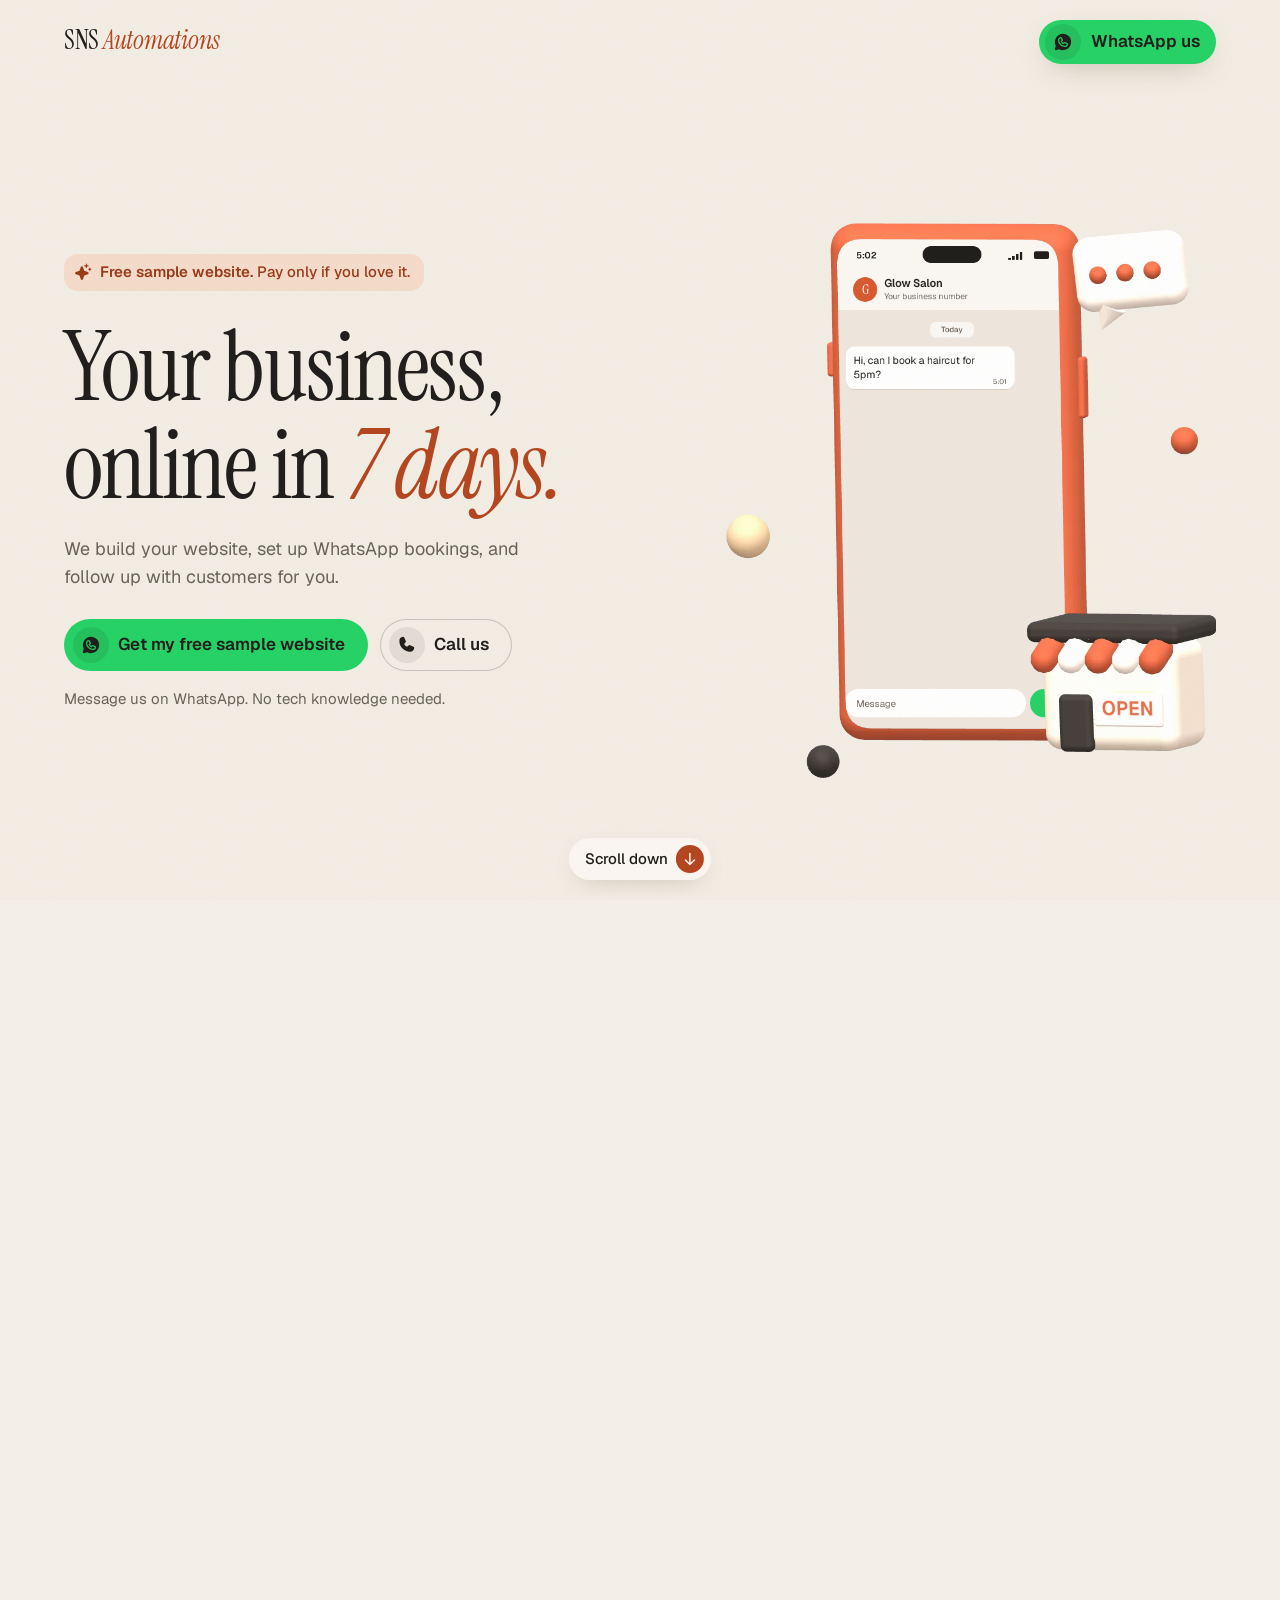
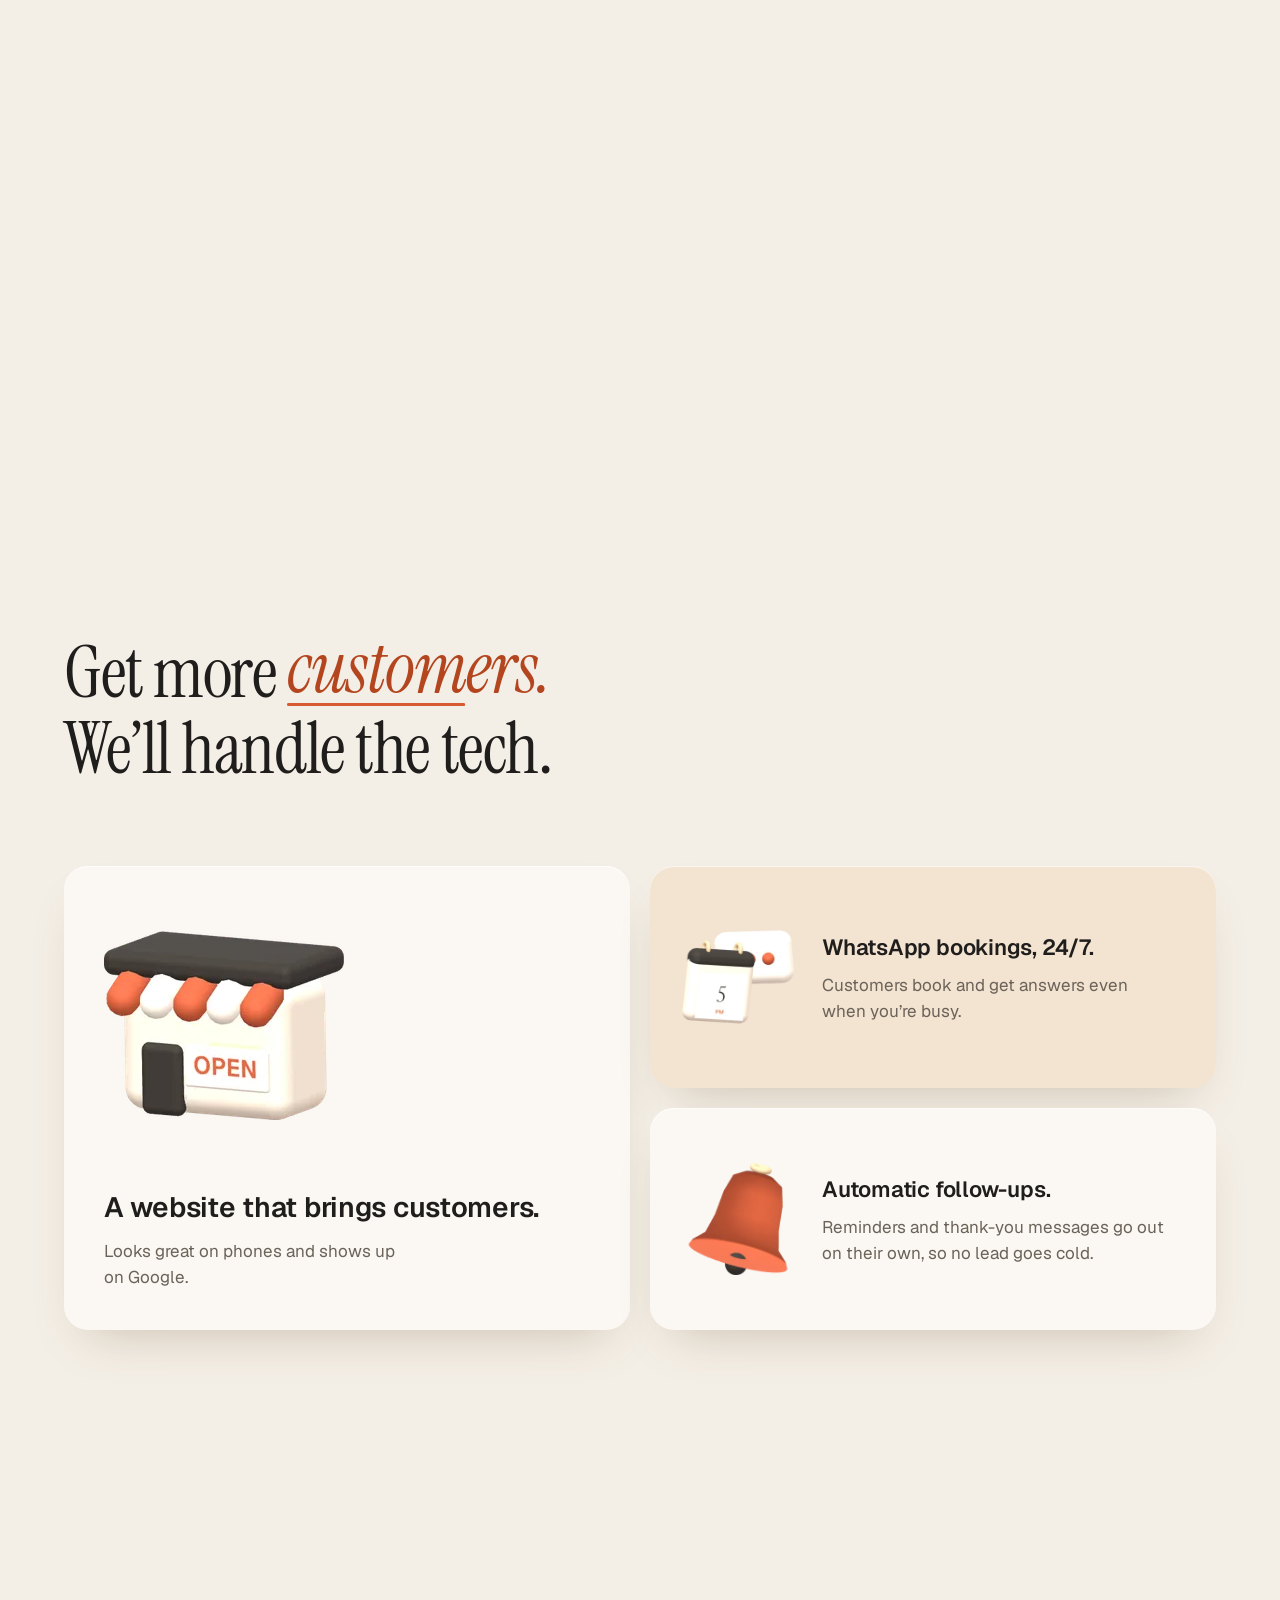
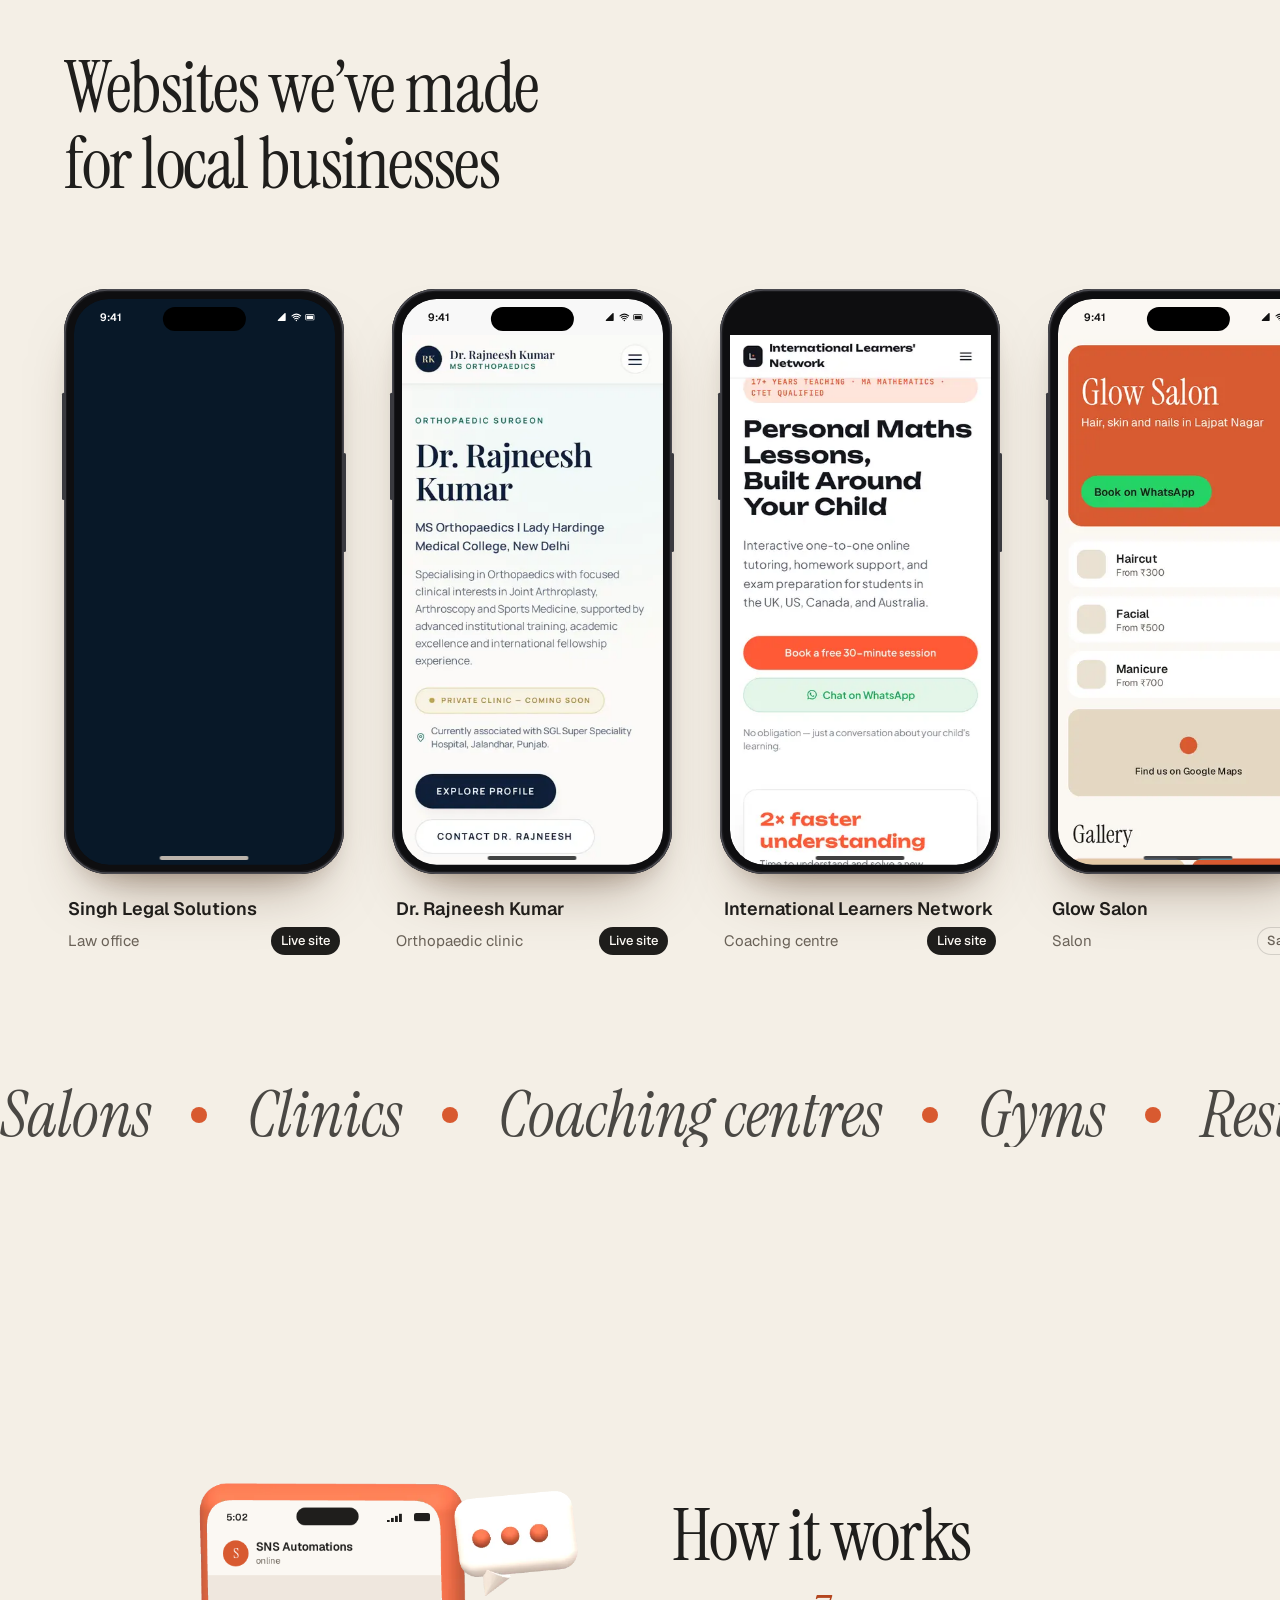
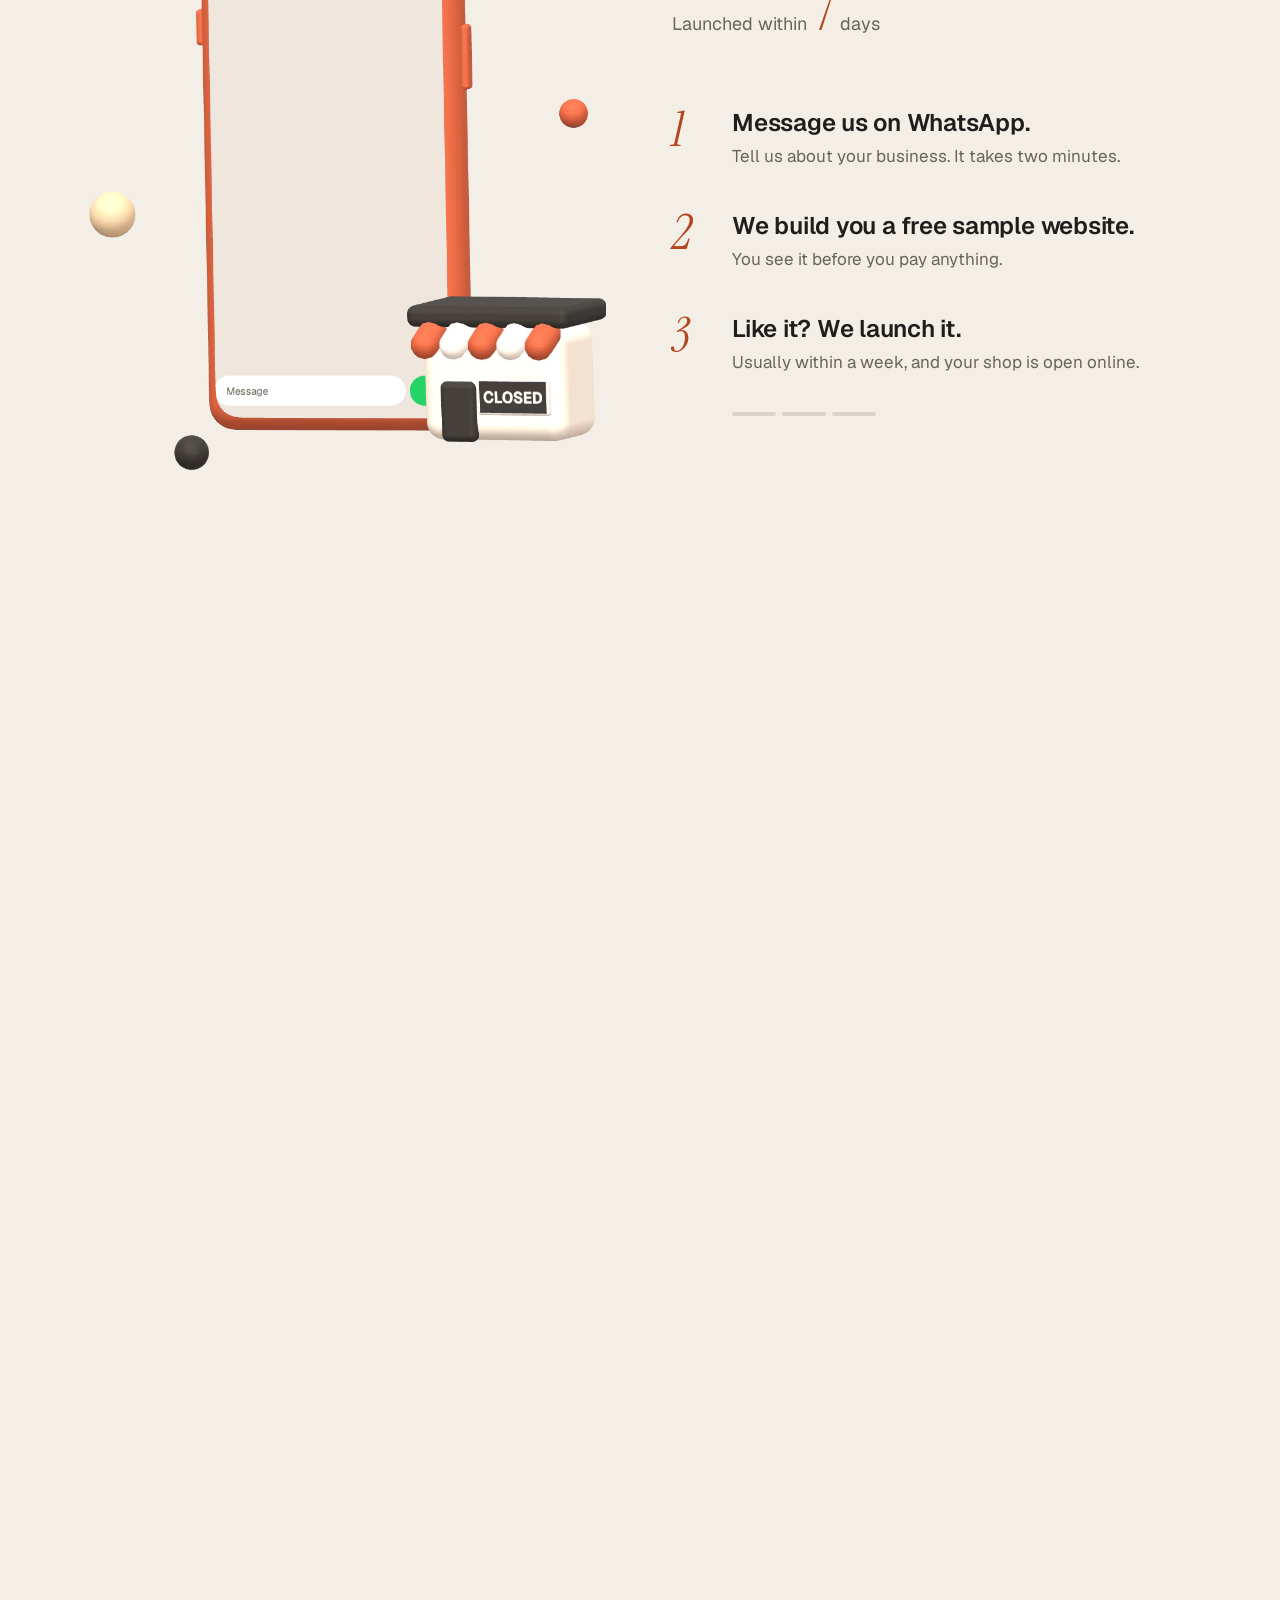
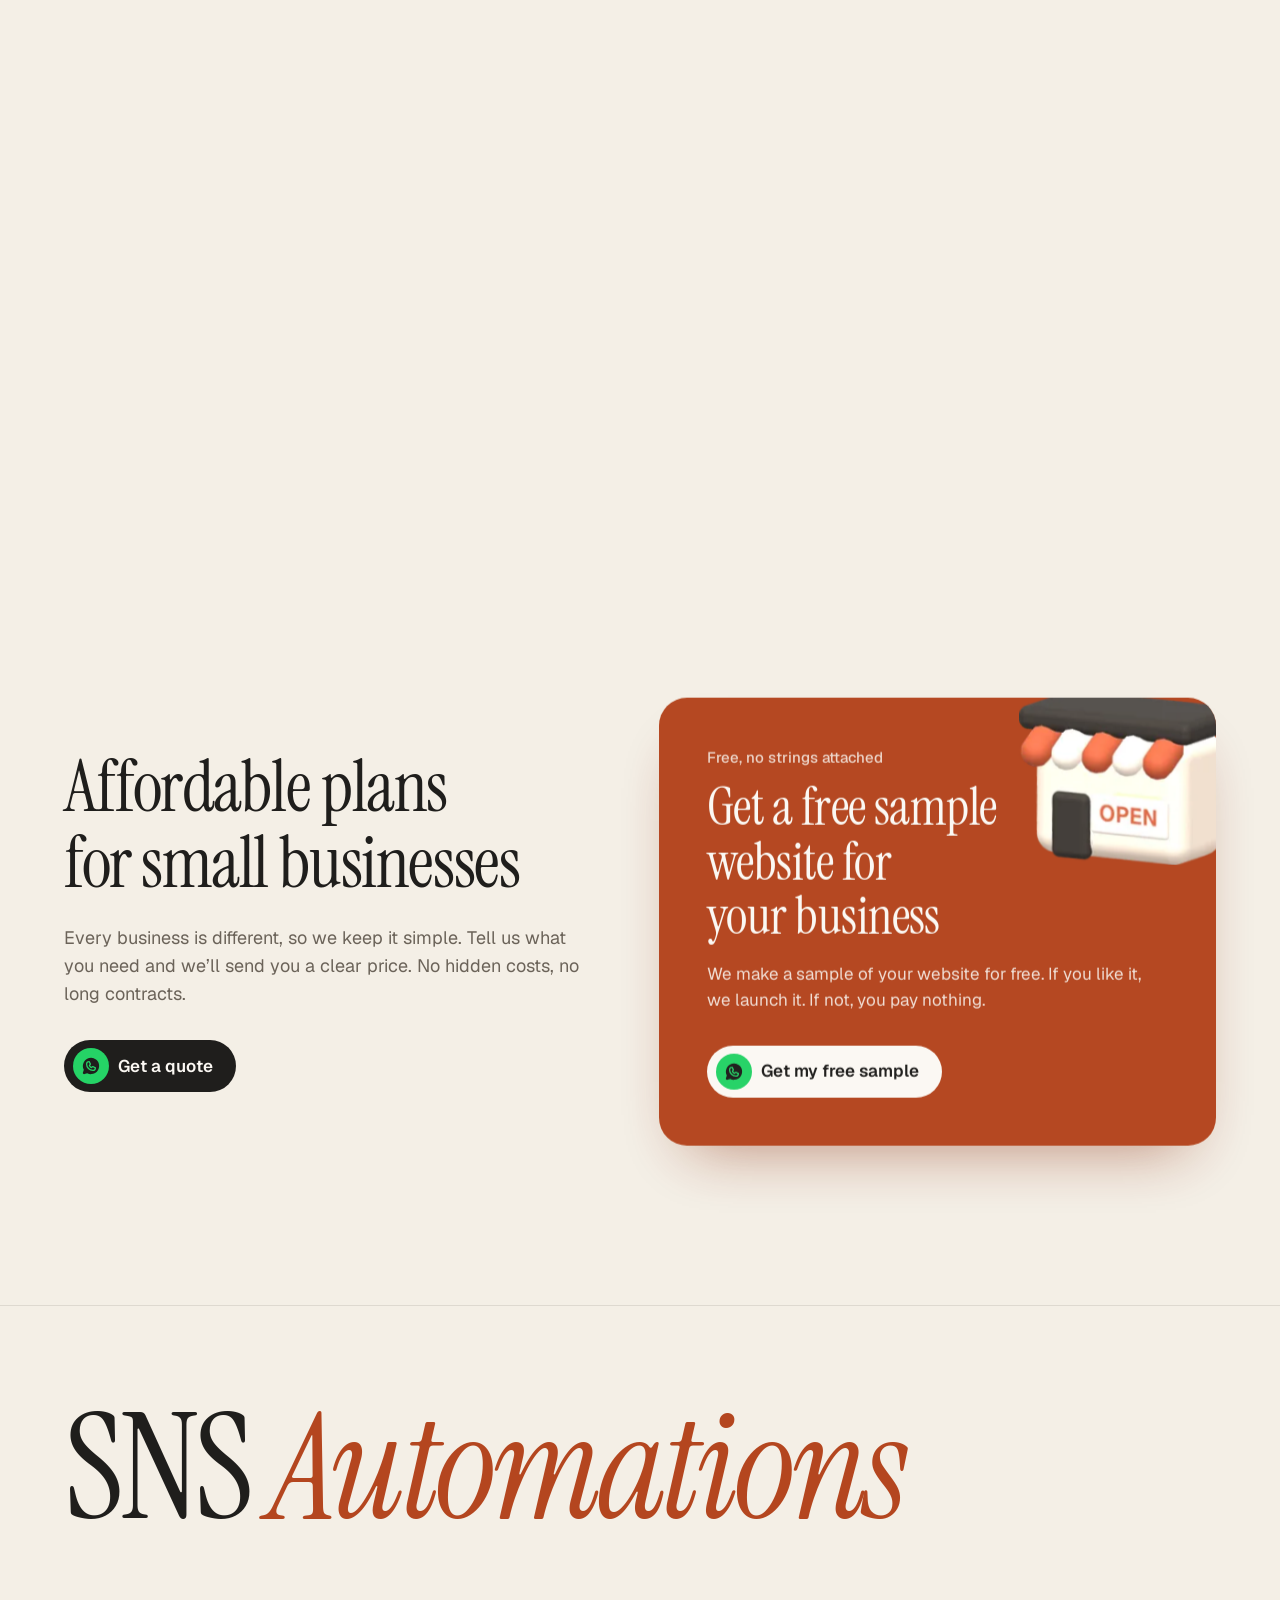
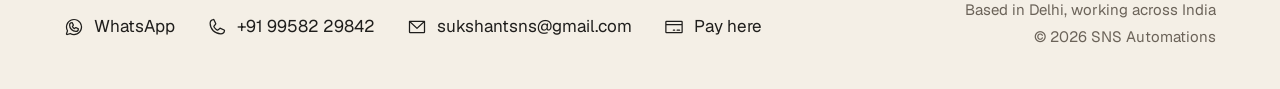
==== index.html @ e2672064 "Publish site 2026-10-26T08:01Z" ====
<!doctype html>
<html lang="en-IN">
  <head>
    <meta charset="UTF-8" />
    <meta name="viewport" content="width=device-width, initial-scale=1, viewport-fit=cover" />
    <title>SNS Automations | Websites and WhatsApp bookings for local businesses</title>
    <meta name="description" content="We build your website, set up WhatsApp bookings, and follow up with customers for you. Free sample website. Based in Delhi, working across India." />
    <meta name="theme-color" content="#F4EFE6" />
    <link rel="icon" href="/favicon.svg" type="image/svg+xml" />
    <link rel="apple-touch-icon" href="/apple-touch-icon.png" />
    <link rel="preload" href="/fonts/instrument-serif-latin-400-normal.woff2" as="font" type="font/woff2" crossorigin />
    <link rel="preload" href="/fonts/geist-latin-wght-normal.woff2" as="font" type="font/woff2" crossorigin />
    <link rel="canonical" href="https://sns-automation-agency.ai.studio/" />
    <meta property="og:type" content="website" />
    <meta property="og:url" content="https://sns-automation-agency.ai.studio/" />
    <meta property="og:title" content="SNS Automations | Websites and WhatsApp bookings for local businesses" />
    <meta property="og:description" content="We build your website, set up WhatsApp bookings, and follow up with customers for you. Free sample website." />
    <meta property="og:image" content="https://sns-automation-agency.ai.studio/og.jpg" />
    <meta property="og:image:width" content="1200" />
    <meta property="og:image:height" content="630" />
    <meta name="twitter:card" content="summary_large_image" />
    <script type="application/ld+json">{"@context":"https://schema.org","@type":"LocalBusiness","name":"SNS Automations","url":"https://sns-automation-agency.ai.studio","image":"https://sns-automation-agency.ai.studio/og.jpg","telephone":"+91 99582 29842","email":"sukshantsns@gmail.com","address":{"@type":"PostalAddress","addressLocality":"Delhi","addressCountry":"IN"},"areaServed":"IN","description":"We build your website, set up WhatsApp bookings, and follow up with customers for you. Free sample website."}</script>
    <script>
      // Device tier, set before first paint. CSS keys off html[data-tier].
      (function () {
        var d = document.documentElement, n = navigator, c = n.connection || {};
        var t = new URLSearchParams(location.search).get('tier');
        if (!t) {
          if (matchMedia('(prefers-reduced-motion: reduce)').matches) t = 'reduced';
          else if (c.saveData || /2g|3g/.test(c.effectiveType || '') ||
            (n.deviceMemory && n.deviceMemory < 4) ||
            (n.hardwareConcurrency && n.hardwareConcurrency <= 4)) t = 'lite';
          else t = 'full';
        }
        d.dataset.tier = t;
        d.dataset.hover = matchMedia('(hover: hover) and (pointer: fine)').matches ? '1' : '0';
      })();
    </script>
    <script type="module" crossorigin src="/assets/index-CemsDdlN.js"></script>
    <link rel="stylesheet" crossorigin href="/assets/index-DGuw6mw2.css">
  </head>
  <body>
    <div id="root"><link rel="preload" as="image" href="/img/3d/dots.webp" fetchPriority="auto"/><link rel="preload" as="image" href="/img/3d/phone.webp" fetchPriority="high"/><link rel="preload" as="image" href="/img/3d/store.webp" fetchPriority="auto"/><link rel="preload" as="image" href="/img/3d/bubble.webp" fetchPriority="auto"/><link rel="preload" as="image" href="/img/3d/calendar.webp" fetchPriority="auto"/><div class="bg-wash" aria-hidden="true"></div><a href="#main" class="sr-only focus:not-sr-only focus:fixed focus:top-3 focus:left-3 focus:z-50 focus:rounded-full focus:bg-ink focus:px-4 focus:py-2 focus:text-card">Skip to content</a><header class="absolute inset-x-0 top-0 z-20"><nav class="mx-auto flex h-16 max-w-[1200px] items-center justify-between gap-3 px-4 sm:h-20 sm:px-6" aria-label="Main"><a href="#top" translate="no" class="wordmark fade-in min-w-0 font-serif text-[1.45rem] leading-none whitespace-nowrap max-[359px]:text-[1.25rem] sm:text-[1.65rem] tracking-[-0.01em]" aria-label="SNS Automations, home" style="--d:0s">SNS <span class="italic text-accent-deep">Automations</span></a><a href="https://wa.me/919958229842?text=Hi%20SNS%20Automations!%20I&#x27;d%20like%20to%20know%20more%20about%20a%20website%20for%20my%20business." target="_blank" rel="noopener" data-magnetic="true" data-cursor="Chat" class="btn  bg-wa text-ink hover:bg-[#2fe072] nav-wa shrink-0 whitespace-nowrap !min-h-11 !py-1 !pl-1.5 !pr-4 text-[0.9375rem] lg:fixed lg:top-5 lg:right-[max(1.5rem,calc((100vw-1200px)/2+1.5rem))] lg:z-30 lg:shadow-[0_10px_30px_-12px_rgb(92_60_30/0.35)]"><span class="btn-ico bg-ink/10" aria-hidden="true"><svg xmlns="http://www.w3.org/2000/svg" width="20" height="20" fill="currentColor" viewBox="0 0 256 256"><path d="M152.58,145.23l23,11.48A24,24,0,0,1,152,176a72.08,72.08,0,0,1-72-72A24,24,0,0,1,99.29,80.46l11.48,23L101,118a8,8,0,0,0-.73,7.51,56.47,56.47,0,0,0,30.15,30.15A8,8,0,0,0,138,155ZM232,128A104,104,0,0,1,79.12,219.82L45.07,231.17a16,16,0,0,1-20.24-20.24l11.35-34.05A104,104,0,1,1,232,128Zm-40,24a8,8,0,0,0-4.42-7.16l-32-16a8,8,0,0,0-8,.5l-14.69,9.8a40.55,40.55,0,0,1-16-16l9.8-14.69a8,8,0,0,0,.5-8l-16-32A8,8,0,0,0,104,64a40,40,0,0,0-40,40,88.1,88.1,0,0,0,88,88A40,40,0,0,0,192,152Z"></path></svg></span><span>WhatsApp<span class="max-[379px]:hidden"> us</span></span></a></nav></header><main id="main" class="relative z-[1]"><section id="top" class="story relative" data-story="hero" style="--story-h:230svh"><span data-sentinel="true" aria-hidden="true" class="pointer-events-none absolute top-[45svh] h-px w-px"></span><span data-scrolled-sentinel="true" aria-hidden="true" class="pointer-events-none absolute top-8 h-px w-px"></span><div class="stage mx-auto grid max-w-[1200px] grid-cols-1 content-start px-4 pt-24 sm:px-6 lg:grid-cols-[minmax(0,1.08fr)_minmax(0,0.92fr)] lg:content-center lg:items-center lg:gap-10 lg:pt-16"><div class="hero-copy relative z-10 max-w-[38rem]"><p class="fade-in mb-5 inline-flex items-center gap-2 rounded-[14px] bg-[#F5DCCB] py-2 pr-3.5 pl-2.5 text-[0.875rem] leading-snug font-semibold text-[#9A3A18] sm:text-[0.9375rem] lg:mb-7" style="--d:0s"><svg xmlns="http://www.w3.org/2000/svg" width="18" height="18" fill="currentColor" viewBox="0 0 256 256" class="flex-none" aria-hidden="true"><path d="M208,144a15.78,15.78,0,0,1-10.42,14.94L146,178l-19,51.62a15.92,15.92,0,0,1-29.88,0L78,178l-51.62-19a15.92,15.92,0,0,1,0-29.88L78,110l19-51.62a15.92,15.92,0,0,1,29.88,0L146,110l51.62,19A15.78,15.78,0,0,1,208,144ZM152,48h16V64a8,8,0,0,0,16,0V48h16a8,8,0,0,0,0-16H184V16a8,8,0,0,0-16,0V32H152a8,8,0,0,0,0,16Zm88,32h-8V72a8,8,0,0,0-16,0v8h-8a8,8,0,0,0,0,16h8v8a8,8,0,0,0,16,0V96h8a8,8,0,0,0,0-16Z"></path></svg><span class="text-balance">Free sample website. <span class="font-medium">Pay only if you love it.</span></span></p><h1 class="font-serif text-[2.75rem] leading-[1.02] tracking-[-0.02em] sm:text-[3.5rem] lg:text-[5rem] xl:text-[6rem]"><span class="rw"><span class="" style="--i:2">Your</span></span> <span class="rw"><span class="" style="--i:3">business,</span></span> <span class="rw"><span class="" style="--i:4">online</span></span> <span class="rw"><span class="" style="--i:5">in</span></span> <span class="rw"><span class="italic text-accent-deep" style="--i:6">7</span></span> <span class="rw"><span class="italic text-accent-deep" style="--i:7">days.</span></span> </h1><p class="fade-in mt-5 max-w-[30rem] text-[1.0625rem] text-ink-2 sm:text-lg" style="--d:0.45s">We build your website, set up WhatsApp bookings, and follow up with customers for you.</p><div class="fade-in mt-7 flex flex-col gap-2.5 sm:flex-row sm:gap-3" style="--d:0.55s"><a href="https://wa.me/919958229842?text=Hi%20SNS%20Automations!%20I&#x27;d%20like%20a%20free%20sample%20website%20for%20my%20business." target="_blank" rel="noopener" data-magnetic="true" data-cursor="Chat" class="btn  bg-wa text-ink hover:bg-[#2fe072] pulse w-full sm:w-auto"><span class="btn-ico bg-ink/10" aria-hidden="true"><svg xmlns="http://www.w3.org/2000/svg" width="20" height="20" fill="currentColor" viewBox="0 0 256 256"><path d="M152.58,145.23l23,11.48A24,24,0,0,1,152,176a72.08,72.08,0,0,1-72-72A24,24,0,0,1,99.29,80.46l11.48,23L101,118a8,8,0,0,0-.73,7.51,56.47,56.47,0,0,0,30.15,30.15A8,8,0,0,0,138,155ZM232,128A104,104,0,0,1,79.12,219.82L45.07,231.17a16,16,0,0,1-20.24-20.24l11.35-34.05A104,104,0,1,1,232,128Zm-40,24a8,8,0,0,0-4.42-7.16l-32-16a8,8,0,0,0-8,.5l-14.69,9.8a40.55,40.55,0,0,1-16-16l9.8-14.69a8,8,0,0,0,.5-8l-16-32A8,8,0,0,0,104,64a40,40,0,0,0-40,40,88.1,88.1,0,0,0,88,88A40,40,0,0,0,192,152Z"></path></svg></span>Get my free sample website</a><a href="tel:+919958229842" data-magnetic="true" data-cursor="Call" class="btn  text-ink ring-1 ring-ink/20 ring-inset hover:bg-ink/5 w-full sm:w-auto"><span class="btn-ico bg-ink/8" aria-hidden="true"><svg xmlns="http://www.w3.org/2000/svg" width="19" height="19" fill="currentColor" viewBox="0 0 256 256"><path d="M231.88,175.08A56.26,56.26,0,0,1,176,224C96.6,224,32,159.4,32,80A56.26,56.26,0,0,1,80.92,24.12a16,16,0,0,1,16.62,9.52l21.12,47.15,0,.12A16,16,0,0,1,117.39,96c-.18.27-.37.52-.57.77L96,121.45c7.49,15.22,23.41,31,38.83,38.51l24.34-20.71a8.12,8.12,0,0,1,.75-.56,16,16,0,0,1,15.17-1.4l.13.06,47.11,21.11A16,16,0,0,1,231.88,175.08Z"></path></svg></span>Call us</a></div><p class="fade-in mt-4 text-[0.9375rem] text-ink-2" style="--d:0.65s">Message us on WhatsApp. No tech knowledge needed.</p></div><p class="scroll-hint" aria-hidden="true"><span class="scroll-hint-in">Scroll down<span class="scroll-hint-arrow"><svg xmlns="http://www.w3.org/2000/svg" width="16" height="16" fill="currentColor" viewBox="0 0 256 256"><path d="M208.49,152.49l-72,72a12,12,0,0,1-17,0l-72-72a12,12,0,0,1,17-17L116,187V40a12,12,0,0,1,24,0V187l51.51-51.52a12,12,0,0,1,17,17Z"></path></svg></span></span></p><div class="hero-slot-wrap relative mt-8 flex justify-center lg:mt-0"><div class="slot w-[min(100%,26rem)] lg:w-[min(100%,calc(78svh*0.75))]" data-slot="hero"><div class="phone-2d absolute inset-0" data-phone2d="hero"><img src="/img/3d/dots.webp" width="831" height="617" alt="" data-layer="dots" class="absolute max-w-none select-none" style="left:4.333%;top:42%;width:92.333%;height:51.417%" decoding="async" fetchPriority="auto"/><canvas data-screen="hero" width="360" height="757" class="screen-mask absolute" style="left:26%;top:14.333%;width:45%;height:71.917%;background:#EFE7DE"></canvas><img src="/img/3d/phone.webp" width="462" height="912" alt="" data-layer="phone" class="absolute max-w-none select-none" style="left:24%;top:12%;width:51.333%;height:76%" decoding="async" fetchPriority="high"/><img src="/img/3d/store.webp" width="332" height="244" alt="" data-layer="store" class="absolute max-w-none select-none" style="left:63.111%;top:69.25%;width:36.889%;height:20.333%" decoding="async" fetchPriority="auto"/><img src="/img/3d/bubble.webp" width="206" height="176" alt="" data-layer="bubble" class="absolute max-w-none select-none" style="left:71.889%;top:13%;width:22.889%;height:14.667%" decoding="async" fetchPriority="auto"/><img src="/img/3d/calendar.webp" width="250" height="280" alt="" data-layer="calendar" class="absolute max-w-none select-none" style="left:0.222%;top:10.167%;width:27.778%;height:23.333%" decoding="async" fetchPriority="auto"/></div></div></div></div></section><section id="what-we-do" data-wash="true" class="mx-auto max-w-[1200px] px-4 pt-10 pb-24 sm:px-6 lg:py-40"><h2 data-cycle="true" aria-label="Get more customers, bookings and reviews. We’ll handle the tech." class="font-serif text-[2.5rem] leading-[1.05] tracking-[-0.02em] sm:text-[3.5rem] lg:text-[4.5rem]"><span aria-hidden="true">Get more<!-- --> <span class="cycle relative inline-block h-[1.12em] overflow-clip align-bottom italic text-accent-deep"><span class="cycle-track flex flex-col"><span class="block h-[1.12em]">customers.</span><span class="block h-[1.12em]">bookings.</span><span class="block h-[1.12em]">reviews.</span></span><span class="cycle-line absolute inset-x-0 bottom-[0.06em] h-[3px] origin-left rounded-full bg-accent"></span></span><br/>We’ll handle the tech.</span></h2><ul class="mt-14 grid gap-4 lg:mt-20 lg:grid-cols-2 lg:grid-rows-2 lg:gap-5"><li data-card="true" class="flex rounded-[24px] p-6 shadow-[var(--shadow-clay)] sm:p-8 flex-col justify-between gap-10 bg-card lg:row-span-2 lg:p-10"><img src="/img/3d/icon-web.webp" alt="" width="240" height="240" loading="lazy" decoding="async" data-pop="true" class="flex-none size-36 sm:size-48 lg:size-60"/><div><h3 class="font-semibold tracking-[-0.01em] text-[1.5rem] sm:text-[1.75rem]">A website that brings customers.</h3><p class="mt-2 max-w-[32ch] text-ink-2">Looks great on phones and shows up on Google.</p></div></li><li data-card="true" class="flex rounded-[24px] p-6 shadow-[var(--shadow-clay)] sm:p-8 items-center gap-5 sm:gap-7 bg-[#F3E3D1]"><img src="/img/3d/icon-chat.webp" alt="" width="240" height="240" loading="lazy" decoding="async" data-pop="true" class="flex-none size-24 sm:size-28"/><div><h3 class="font-semibold tracking-[-0.01em] text-[1.375rem]">WhatsApp bookings, 24/7.</h3><p class="mt-2 max-w-[32ch] text-ink-2">Customers book and get answers even when you’re busy.</p></div></li><li data-card="true" class="flex rounded-[24px] p-6 shadow-[var(--shadow-clay)] sm:p-8 items-center gap-5 sm:gap-7 bg-card"><img src="/img/3d/icon-follow.webp" alt="" width="240" height="240" loading="lazy" decoding="async" data-pop="true" class="flex-none size-24 sm:size-28"/><div><h3 class="font-semibold tracking-[-0.01em] text-[1.375rem]">Automatic follow-ups.</h3><p class="mt-2 max-w-[32ch] text-ink-2">Reminders and thank-you messages go out on their own, so no lead goes cold.</p></div></li></ul></section><section id="work" class="py-24 lg:py-40"><div class="mx-auto max-w-[1200px] px-4 sm:px-6"><h2 data-split="true" class="max-w-[16ch] font-serif text-[2.5rem] leading-[1.05] tracking-[-0.02em] sm:text-[3.5rem] lg:text-[4.5rem]">Websites we’ve made for local businesses</h2></div><ul data-carousel="true" aria-label="Websites we have made" class="work-row mt-12 flex snap-x snap-mandatory gap-5 overflow-x-auto pt-2 pb-8 [scrollbar-width:none] sm:gap-8 lg:mt-20 lg:gap-12 [&amp;::-webkit-scrollbar]:hidden"><li data-work="true" class="w-[62vw] max-w-[16rem] flex-none snap-center sm:w-[15rem] lg:w-[17.5rem] lg:max-w-none"><a href="https://singhlegalsolutions.netlify.app/" target="_blank" rel="noopener" data-cursor="View" class="group block rounded-[20px]"><div data-tilt="true" class="transition-transform duration-500 ease-[var(--ease-out)] group-hover:-translate-y-1.5"><div class="iphone-wrap"><div class="iphone"><div class="iphone-screen" style="--bar:#081828;--ink:#fff;--dur:76.87024647887324s"><img src="/img/work/singhlegal.webp" alt="Singh Legal Solutions website on a phone" width="400" height="3333" loading="lazy" decoding="async" class="iphone-site"/><div class="iphone-status" aria-hidden="true"><span>9:41</span><span class="flex items-center gap-[1.2cqw]"><svg xmlns="http://www.w3.org/2000/svg" width="1em" height="1em" fill="currentColor" viewBox="0 0 256 256"><path d="M208,40V200a16,16,0,0,1-16,16H32A16,16,0,0,1,20.7,188.68l160-160A16,16,0,0,1,208,40Z"></path></svg><svg xmlns="http://www.w3.org/2000/svg" width="1em" height="1em" fill="currentColor" viewBox="0 0 256 256"><path d="M144,204a16,16,0,1,1-16-16A16,16,0,0,1,144,204ZM239.61,83.91a176,176,0,0,0-223.22,0,12,12,0,1,0,15.23,18.55,152,152,0,0,1,192.76,0,12,12,0,1,0,15.23-18.55Zm-32.16,35.73a128,128,0,0,0-158.9,0,12,12,0,0,0,14.9,18.81,104,104,0,0,1,129.1,0,12,12,0,0,0,14.9-18.81ZM175.07,155.3a80.05,80.05,0,0,0-94.14,0,12,12,0,0,0,14.14,19.4,56,56,0,0,1,65.86,0,12,12,0,1,0,14.14-19.4Z"></path></svg><svg xmlns="http://www.w3.org/2000/svg" width="1em" height="1em" fill="currentColor" viewBox="0 0 256 256"><path d="M200,56H32A24,24,0,0,0,8,80v96a24,24,0,0,0,24,24H200a24,24,0,0,0,24-24V80A24,24,0,0,0,200,56Zm8,120a8,8,0,0,1-8,8H32a8,8,0,0,1-8-8V80a8,8,0,0,1,8-8H200a8,8,0,0,1,8,8ZM192,96v64a8,8,0,0,1-8,8H48a8,8,0,0,1-8-8V96a8,8,0,0,1,8-8H184A8,8,0,0,1,192,96Zm64,0v64a8,8,0,0,1-16,0V96a8,8,0,0,1,16,0Z"></path></svg></span></div><div class="iphone-island" aria-hidden="true"></div><div class="iphone-home" aria-hidden="true"></div></div></div></div></div><h3 class="mt-6 px-1 text-[1.125rem] font-semibold leading-tight">Singh Legal Solutions</h3><div class="mt-1.5 flex items-center justify-between gap-3 px-1"><p class="text-[0.9375rem] text-ink-2">Law office</p><span class="flex-none rounded-full px-2.5 py-1 text-[0.8125rem] font-medium bg-ink text-card">Live site</span></div></a></li><li data-work="true" class="w-[62vw] max-w-[16rem] flex-none snap-center sm:w-[15rem] lg:w-[17.5rem] lg:max-w-none"><a href="https://dr-rajneesh-kumar-ms-orthopaedics.netlify.app/" target="_blank" rel="noopener" data-cursor="View" class="group block rounded-[20px]"><div data-tilt="true" class="transition-transform duration-500 ease-[var(--ease-out)] group-hover:-translate-y-1.5"><div class="iphone-wrap"><div class="iphone"><div class="iphone-screen" style="--bar:#f8f8f8;--ink:#111;--dur:80.0068661971831s"><img src="/img/work/rajneesh-ortho.webp" alt="Dr. Rajneesh Kumar website on a phone" width="400" height="3469" loading="lazy" decoding="async" class="iphone-site"/><div class="iphone-status" aria-hidden="true"><span>9:41</span><span class="flex items-center gap-[1.2cqw]"><svg xmlns="http://www.w3.org/2000/svg" width="1em" height="1em" fill="currentColor" viewBox="0 0 256 256"><path d="M208,40V200a16,16,0,0,1-16,16H32A16,16,0,0,1,20.7,188.68l160-160A16,16,0,0,1,208,40Z"></path></svg><svg xmlns="http://www.w3.org/2000/svg" width="1em" height="1em" fill="currentColor" viewBox="0 0 256 256"><path d="M144,204a16,16,0,1,1-16-16A16,16,0,0,1,144,204ZM239.61,83.91a176,176,0,0,0-223.22,0,12,12,0,1,0,15.23,18.55,152,152,0,0,1,192.76,0,12,12,0,1,0,15.23-18.55Zm-32.16,35.73a128,128,0,0,0-158.9,0,12,12,0,0,0,14.9,18.81,104,104,0,0,1,129.1,0,12,12,0,0,0,14.9-18.81ZM175.07,155.3a80.05,80.05,0,0,0-94.14,0,12,12,0,0,0,14.14,19.4,56,56,0,0,1,65.86,0,12,12,0,1,0,14.14-19.4Z"></path></svg><svg xmlns="http://www.w3.org/2000/svg" width="1em" height="1em" fill="currentColor" viewBox="0 0 256 256"><path d="M200,56H32A24,24,0,0,0,8,80v96a24,24,0,0,0,24,24H200a24,24,0,0,0,24-24V80A24,24,0,0,0,200,56Zm8,120a8,8,0,0,1-8,8H32a8,8,0,0,1-8-8V80a8,8,0,0,1,8-8H200a8,8,0,0,1,8,8ZM192,96v64a8,8,0,0,1-8,8H48a8,8,0,0,1-8-8V96a8,8,0,0,1,8-8H184A8,8,0,0,1,192,96Zm64,0v64a8,8,0,0,1-16,0V96a8,8,0,0,1,16,0Z"></path></svg></span></div><div class="iphone-island" aria-hidden="true"></div><div class="iphone-home" aria-hidden="true"></div></div></div></div></div><h3 class="mt-6 px-1 text-[1.125rem] font-semibold leading-tight">Dr. Rajneesh Kumar</h3><div class="mt-1.5 flex items-center justify-between gap-3 px-1"><p class="text-[0.9375rem] text-ink-2">Orthopaedic clinic</p><span class="flex-none rounded-full px-2.5 py-1 text-[0.8125rem] font-medium bg-ink text-card">Live site</span></div></a></li><li data-work="true" class="w-[62vw] max-w-[16rem] flex-none snap-center sm:w-[15rem] lg:w-[17.5rem] lg:max-w-none"><a href="https://internationallearnersnetwork.netlify.app/" target="_blank" rel="noopener" data-cursor="View" class="group block rounded-[20px]"><div data-tilt="true" class="transition-transform duration-500 ease-[var(--ease-out)] group-hover:-translate-y-1.5"><div class="iphone-wrap"><div class="iphone"><div class="iphone-screen" style="--bar:#f8f8f8;--ink:#111;--dur:80.0068661971831s"><img src="/img/work/learners-network.webp" alt="International Learners Network website on a phone" width="400" height="3469" loading="lazy" decoding="async" class="iphone-site"/><div class="iphone-status" aria-hidden="true"><span>9:41</span><span class="flex items-center gap-[1.2cqw]"><svg xmlns="http://www.w3.org/2000/svg" width="1em" height="1em" fill="currentColor" viewBox="0 0 256 256"><path d="M208,40V200a16,16,0,0,1-16,16H32A16,16,0,0,1,20.7,188.68l160-160A16,16,0,0,1,208,40Z"></path></svg><svg xmlns="http://www.w3.org/2000/svg" width="1em" height="1em" fill="currentColor" viewBox="0 0 256 256"><path d="M144,204a16,16,0,1,1-16-16A16,16,0,0,1,144,204ZM239.61,83.91a176,176,0,0,0-223.22,0,12,12,0,1,0,15.23,18.55,152,152,0,0,1,192.76,0,12,12,0,1,0,15.23-18.55Zm-32.16,35.73a128,128,0,0,0-158.9,0,12,12,0,0,0,14.9,18.81,104,104,0,0,1,129.1,0,12,12,0,0,0,14.9-18.81ZM175.07,155.3a80.05,80.05,0,0,0-94.14,0,12,12,0,0,0,14.14,19.4,56,56,0,0,1,65.86,0,12,12,0,1,0,14.14-19.4Z"></path></svg><svg xmlns="http://www.w3.org/2000/svg" width="1em" height="1em" fill="currentColor" viewBox="0 0 256 256"><path d="M200,56H32A24,24,0,0,0,8,80v96a24,24,0,0,0,24,24H200a24,24,0,0,0,24-24V80A24,24,0,0,0,200,56Zm8,120a8,8,0,0,1-8,8H32a8,8,0,0,1-8-8V80a8,8,0,0,1,8-8H200a8,8,0,0,1,8,8ZM192,96v64a8,8,0,0,1-8,8H48a8,8,0,0,1-8-8V96a8,8,0,0,1,8-8H184A8,8,0,0,1,192,96Zm64,0v64a8,8,0,0,1-16,0V96a8,8,0,0,1,16,0Z"></path></svg></span></div><div class="iphone-island" aria-hidden="true"></div><div class="iphone-home" aria-hidden="true"></div></div></div></div></div><h3 class="mt-6 px-1 text-[1.125rem] font-semibold leading-tight">International Learners Network</h3><div class="mt-1.5 flex items-center justify-between gap-3 px-1"><p class="text-[0.9375rem] text-ink-2">Coaching centre</p><span class="flex-none rounded-full px-2.5 py-1 text-[0.8125rem] font-medium bg-ink text-card">Live site</span></div></a></li><li data-work="true" class="w-[62vw] max-w-[16rem] flex-none snap-center sm:w-[15rem] lg:w-[17.5rem] lg:max-w-none"><div class="group block rounded-[20px]"><div data-tilt="true" class="transition-transform duration-500 ease-[var(--ease-out)] group-hover:-translate-y-1.5"><div class="iphone-wrap"><div class="iphone"><div class="iphone-screen" style="--bar:#FBF8F3;--ink:#111;--dur:46.12676056338028s"><img src="/img/work/sample-salon.webp" alt="Glow Salon website on a phone" width="400" height="2000" loading="lazy" decoding="async" class="iphone-site"/><div class="iphone-status" aria-hidden="true"><span>9:41</span><span class="flex items-center gap-[1.2cqw]"><svg xmlns="http://www.w3.org/2000/svg" width="1em" height="1em" fill="currentColor" viewBox="0 0 256 256"><path d="M208,40V200a16,16,0,0,1-16,16H32A16,16,0,0,1,20.7,188.68l160-160A16,16,0,0,1,208,40Z"></path></svg><svg xmlns="http://www.w3.org/2000/svg" width="1em" height="1em" fill="currentColor" viewBox="0 0 256 256"><path d="M144,204a16,16,0,1,1-16-16A16,16,0,0,1,144,204ZM239.61,83.91a176,176,0,0,0-223.22,0,12,12,0,1,0,15.23,18.55,152,152,0,0,1,192.76,0,12,12,0,1,0,15.23-18.55Zm-32.16,35.73a128,128,0,0,0-158.9,0,12,12,0,0,0,14.9,18.81,104,104,0,0,1,129.1,0,12,12,0,0,0,14.9-18.81ZM175.07,155.3a80.05,80.05,0,0,0-94.14,0,12,12,0,0,0,14.14,19.4,56,56,0,0,1,65.86,0,12,12,0,1,0,14.14-19.4Z"></path></svg><svg xmlns="http://www.w3.org/2000/svg" width="1em" height="1em" fill="currentColor" viewBox="0 0 256 256"><path d="M200,56H32A24,24,0,0,0,8,80v96a24,24,0,0,0,24,24H200a24,24,0,0,0,24-24V80A24,24,0,0,0,200,56Zm8,120a8,8,0,0,1-8,8H32a8,8,0,0,1-8-8V80a8,8,0,0,1,8-8H200a8,8,0,0,1,8,8ZM192,96v64a8,8,0,0,1-8,8H48a8,8,0,0,1-8-8V96a8,8,0,0,1,8-8H184A8,8,0,0,1,192,96Zm64,0v64a8,8,0,0,1-16,0V96a8,8,0,0,1,16,0Z"></path></svg></span></div><div class="iphone-island" aria-hidden="true"></div><div class="iphone-home" aria-hidden="true"></div></div></div></div></div><h3 class="mt-6 px-1 text-[1.125rem] font-semibold leading-tight">Glow Salon</h3><div class="mt-1.5 flex items-center justify-between gap-3 px-1"><p class="text-[0.9375rem] text-ink-2">Salon</p><span class="flex-none rounded-full px-2.5 py-1 text-[0.8125rem] font-medium text-ink-2 ring-1 ring-ink/15 ring-inset">Sample</span></div></div></li></ul><div data-dots="true" class="flex justify-center gap-1"></div><div class="mt-16 overflow-hidden lg:mt-24"><p class="sr-only">We work with salons, clinics, coaching centres, gyms, restaurants, shops, bakeries and tailors.</p><div class="marquee-track flex w-max" aria-hidden="true"><div class="flex items-center"><span class="flex items-center font-serif text-[2.5rem] italic leading-none text-ink/80 lg:text-[4rem]">Salons<span class="mx-6 inline-block size-3 rounded-full bg-accent lg:mx-10 lg:size-4"></span></span><span class="flex items-center font-serif text-[2.5rem] italic leading-none text-ink/80 lg:text-[4rem]">Clinics<span class="mx-6 inline-block size-3 rounded-full bg-accent lg:mx-10 lg:size-4"></span></span><span class="flex items-center font-serif text-[2.5rem] italic leading-none text-ink/80 lg:text-[4rem]">Coaching centres<span class="mx-6 inline-block size-3 rounded-full bg-accent lg:mx-10 lg:size-4"></span></span><span class="flex items-center font-serif text-[2.5rem] italic leading-none text-ink/80 lg:text-[4rem]">Gyms<span class="mx-6 inline-block size-3 rounded-full bg-accent lg:mx-10 lg:size-4"></span></span><span class="flex items-center font-serif text-[2.5rem] italic leading-none text-ink/80 lg:text-[4rem]">Restaurants<span class="mx-6 inline-block size-3 rounded-full bg-accent lg:mx-10 lg:size-4"></span></span><span class="flex items-center font-serif text-[2.5rem] italic leading-none text-ink/80 lg:text-[4rem]">Shops<span class="mx-6 inline-block size-3 rounded-full bg-accent lg:mx-10 lg:size-4"></span></span><span class="flex items-center font-serif text-[2.5rem] italic leading-none text-ink/80 lg:text-[4rem]">Bakeries<span class="mx-6 inline-block size-3 rounded-full bg-accent lg:mx-10 lg:size-4"></span></span><span class="flex items-center font-serif text-[2.5rem] italic leading-none text-ink/80 lg:text-[4rem]">Tailors<span class="mx-6 inline-block size-3 rounded-full bg-accent lg:mx-10 lg:size-4"></span></span></div><div class="flex items-center"><span class="flex items-center font-serif text-[2.5rem] italic leading-none text-ink/80 lg:text-[4rem]">Salons<span class="mx-6 inline-block size-3 rounded-full bg-accent lg:mx-10 lg:size-4"></span></span><span class="flex items-center font-serif text-[2.5rem] italic leading-none text-ink/80 lg:text-[4rem]">Clinics<span class="mx-6 inline-block size-3 rounded-full bg-accent lg:mx-10 lg:size-4"></span></span><span class="flex items-center font-serif text-[2.5rem] italic leading-none text-ink/80 lg:text-[4rem]">Coaching centres<span class="mx-6 inline-block size-3 rounded-full bg-accent lg:mx-10 lg:size-4"></span></span><span class="flex items-center font-serif text-[2.5rem] italic leading-none text-ink/80 lg:text-[4rem]">Gyms<span class="mx-6 inline-block size-3 rounded-full bg-accent lg:mx-10 lg:size-4"></span></span><span class="flex items-center font-serif text-[2.5rem] italic leading-none text-ink/80 lg:text-[4rem]">Restaurants<span class="mx-6 inline-block size-3 rounded-full bg-accent lg:mx-10 lg:size-4"></span></span><span class="flex items-center font-serif text-[2.5rem] italic leading-none text-ink/80 lg:text-[4rem]">Shops<span class="mx-6 inline-block size-3 rounded-full bg-accent lg:mx-10 lg:size-4"></span></span><span class="flex items-center font-serif text-[2.5rem] italic leading-none text-ink/80 lg:text-[4rem]">Bakeries<span class="mx-6 inline-block size-3 rounded-full bg-accent lg:mx-10 lg:size-4"></span></span><span class="flex items-center font-serif text-[2.5rem] italic leading-none text-ink/80 lg:text-[4rem]">Tailors<span class="mx-6 inline-block size-3 rounded-full bg-accent lg:mx-10 lg:size-4"></span></span></div></div></div></section><section id="how" data-story="how" data-wash="true" class="story" style="--story-h:270svh"><div class="stage mx-auto grid max-w-[1200px] grid-cols-1 content-start gap-6 px-4 pt-20 pb-10 sm:px-6 lg:grid-cols-2 lg:content-center lg:items-center lg:gap-16 lg:py-0"><div class="how-copy"><h2 data-split="true" class="font-serif text-[2.5rem] leading-[1.05] tracking-[-0.02em] sm:text-[3.5rem] lg:text-[4.5rem]">How it works</h2><p class="launch mt-2 flex items-baseline gap-2 text-[1.0625rem] text-ink-2 lg:mt-4 lg:text-lg">Launched within<span data-count="true" class="font-serif text-[2.25rem] leading-none text-accent-deep tabular-nums lg:text-[3rem]">7</span>days</p><ol class="how-steps mt-6 lg:mt-12"><li data-step="0" class="how-step flex gap-4 py-3 lg:gap-6 lg:py-5"><span class="w-7 flex-none font-serif text-[2.25rem] leading-none italic text-accent-deep lg:w-9 lg:text-[3rem]">1</span><div><h3 class="text-[1.25rem] font-semibold leading-snug tracking-[-0.01em] lg:text-[1.5rem]">Message us on WhatsApp.</h3><p class="mt-1 text-ink-2">Tell us about your business. It takes two minutes.</p></div></li><li data-step="1" class="how-step flex gap-4 py-3 lg:gap-6 lg:py-5"><span class="w-7 flex-none font-serif text-[2.25rem] leading-none italic text-accent-deep lg:w-9 lg:text-[3rem]">2</span><div><h3 class="text-[1.25rem] font-semibold leading-snug tracking-[-0.01em] lg:text-[1.5rem]">We build you a free sample website.</h3><p class="mt-1 text-ink-2">You see it before you pay anything.</p></div></li><li data-step="2" class="how-step flex gap-4 py-3 lg:gap-6 lg:py-5"><span class="w-7 flex-none font-serif text-[2.25rem] leading-none italic text-accent-deep lg:w-9 lg:text-[3rem]">3</span><div><h3 class="text-[1.25rem] font-semibold leading-snug tracking-[-0.01em] lg:text-[1.5rem]">Like it? We launch it.</h3><p class="mt-1 text-ink-2">Usually within a week, and your shop is open online.</p></div></li></ol><div class="how-progress" aria-hidden="true"><span><i></i></span><span><i></i></span><span><i></i></span></div></div><p class="scroll-hint story-hint" aria-hidden="true"><span class="scroll-hint-in">Keep scrolling<span class="scroll-hint-arrow"><svg xmlns="http://www.w3.org/2000/svg" width="16" height="16" fill="currentColor" viewBox="0 0 256 256"><path d="M208.49,152.49l-72,72a12,12,0,0,1-17,0l-72-72a12,12,0,0,1,17-17L116,187V40a12,12,0,0,1,24,0V187l51.51-51.52a12,12,0,0,1,17,17Z"></path></svg></span></span></p><div class="how-slot-wrap flex justify-center lg:order-first"><div class="slot w-[min(100%,26rem)] lg:w-[min(100%,calc(80svh*0.75))]" data-slot="how"><div class="phone-2d absolute inset-0" data-phone2d="how"><img src="/img/3d/dots.webp" width="831" height="617" alt="" data-layer="dots" class="absolute max-w-none select-none" style="left:4.333%;top:42%;width:92.333%;height:51.417%" decoding="async" loading="lazy"/><canvas data-screen="how" width="360" height="757" class="screen-mask absolute" style="left:26%;top:14.333%;width:45%;height:71.917%;background:#EFE7DE"></canvas><img src="/img/3d/phone.webp" width="462" height="912" alt="" data-layer="phone" class="absolute max-w-none select-none" style="left:24%;top:12%;width:51.333%;height:76%" decoding="async" loading="lazy"/><img src="/img/3d/store.webp" width="332" height="244" alt="" data-layer="store" class="absolute max-w-none select-none" style="left:63.111%;top:69.25%;width:36.889%;height:20.333%" decoding="async" loading="lazy"/><img src="/img/3d/sign-closed.webp" width="123" height="63" alt="" data-layer="sign-closed" class="absolute max-w-none select-none" style="left:76.222%;top:80.75%;width:13.667%;height:5.25%" decoding="async" loading="lazy"/><img src="/img/3d/bubble.webp" width="206" height="176" alt="" data-layer="bubble" class="absolute max-w-none select-none" style="left:71.889%;top:13%;width:22.889%;height:14.667%" decoding="async" loading="lazy"/></div></div></div></div></section><section id="pricing" class="mx-auto grid max-w-[1200px] grid-cols-1 gap-10 px-4 py-24 sm:px-6 lg:grid-cols-[minmax(0,1fr)_minmax(0,1.05fr)] lg:items-center lg:gap-16 lg:py-40"><div><h2 data-split="true" class="max-w-[14ch] font-serif text-[2.5rem] leading-[1.05] tracking-[-0.02em] sm:text-[3.5rem] lg:text-[4.5rem]">Affordable plans for small businesses</h2><p class="mt-6 max-w-[34rem] text-ink-2 sm:text-lg">Every business is different, so we keep it simple. Tell us what you need and we’ll send you a clear price. No hidden costs, no long contracts.</p><a href="https://wa.me/919958229842?text=Hi%20SNS%20Automations!%20I&#x27;d%20like%20a%20quote%20for%20my%20business." target="_blank" rel="noopener" data-magnetic="true" data-cursor="Chat" class="btn  bg-ink text-card hover:bg-[#33302c] mt-8 w-full sm:w-auto"><span class="btn-ico bg-wa text-ink" aria-hidden="true"><svg xmlns="http://www.w3.org/2000/svg" width="20" height="20" fill="currentColor" viewBox="0 0 256 256"><path d="M152.58,145.23l23,11.48A24,24,0,0,1,152,176a72.08,72.08,0,0,1-72-72A24,24,0,0,1,99.29,80.46l11.48,23L101,118a8,8,0,0,0-.73,7.51,56.47,56.47,0,0,0,30.15,30.15A8,8,0,0,0,138,155ZM232,128A104,104,0,0,1,79.12,219.82L45.07,231.17a16,16,0,0,1-20.24-20.24l11.35-34.05A104,104,0,1,1,232,128Zm-40,24a8,8,0,0,0-4.42-7.16l-32-16a8,8,0,0,0-8,.5l-14.69,9.8a40.55,40.55,0,0,1-16-16l9.8-14.69a8,8,0,0,0,.5-8l-16-32A8,8,0,0,0,104,64a40,40,0,0,0-40,40,88.1,88.1,0,0,0,88,88A40,40,0,0,0,192,152Z"></path></svg></span>Get a quote</a></div><div data-card="true" class="relative overflow-hidden rounded-[28px] bg-accent-deep p-7 text-card shadow-[0_30px_60px_-30px_rgb(140_50_20/0.55)] sm:p-10 lg:p-12"><img src="/img/3d/icon-web.webp" alt="" width="240" height="240" loading="lazy" decoding="async" data-pop="true" class="pointer-events-none absolute -top-3 -right-5 size-28 rotate-6 min-[380px]:size-36 sm:-top-4 sm:-right-6 sm:size-44 lg:-top-6 lg:-right-4 lg:size-52"/><p class="pr-20 text-[0.9375rem] font-medium text-card/80 min-[380px]:pr-0">Free, no strings attached</p><h3 class="mt-3 max-w-[13ch] pr-14 font-serif min-[380px]:pr-0 text-[2.25rem] leading-[1.05] tracking-[-0.01em] sm:text-[2.75rem] lg:text-[3.25rem]">Get a free sample website for your business</h3><p class="mt-4 max-w-[30rem] text-card/85">We make a sample of your website for free. If you like it, we launch it. If not, you pay nothing.</p><a href="https://wa.me/919958229842?text=Hi%20SNS%20Automations!%20I&#x27;d%20like%20a%20free%20sample%20website%20for%20my%20business." target="_blank" rel="noopener" data-magnetic="true" data-cursor="Chat" class="btn  bg-card text-ink hover:bg-white mt-8 w-full sm:w-auto"><span class="btn-ico bg-wa text-ink" aria-hidden="true"><svg xmlns="http://www.w3.org/2000/svg" width="20" height="20" fill="currentColor" viewBox="0 0 256 256"><path d="M152.58,145.23l23,11.48A24,24,0,0,1,152,176a72.08,72.08,0,0,1-72-72A24,24,0,0,1,99.29,80.46l11.48,23L101,118a8,8,0,0,0-.73,7.51,56.47,56.47,0,0,0,30.15,30.15A8,8,0,0,0,138,155ZM232,128A104,104,0,0,1,79.12,219.82L45.07,231.17a16,16,0,0,1-20.24-20.24l11.35-34.05A104,104,0,1,1,232,128Zm-40,24a8,8,0,0,0-4.42-7.16l-32-16a8,8,0,0,0-8,.5l-14.69,9.8a40.55,40.55,0,0,1-16-16l9.8-14.69a8,8,0,0,0,.5-8l-16-32A8,8,0,0,0,104,64a40,40,0,0,0-40,40,88.1,88.1,0,0,0,88,88A40,40,0,0,0,192,152Z"></path></svg></span>Get my free sample</a></div></section></main><footer id="footer" class="border-t border-line pb-28 md:pb-0"><div class="mx-auto max-w-[1200px] px-4 pt-16 pb-10 sm:px-6 lg:pt-24"><p translate="no" class="font-serif text-[clamp(2.5rem,11.5vw,9.5rem)] leading-[0.9] tracking-[-0.03em]">SNS <span class="italic text-accent-deep">Automations</span></p><div class="mt-12 grid gap-10 lg:mt-16 lg:grid-cols-[1fr_auto] lg:items-end"><ul class="grid gap-1 sm:grid-cols-3 sm:gap-x-8 lg:flex lg:gap-8"><li><a href="https://wa.me/919958229842?text=Hi%20SNS%20Automations!%20I&#x27;d%20like%20to%20know%20more%20about%20a%20website%20for%20my%20business." target="_blank" rel="noopener" class="inline-flex min-h-11 items-center gap-2.5 text-ink transition-colors hover:text-accent-deep"><svg xmlns="http://www.w3.org/2000/svg" width="20" height="20" fill="currentColor" viewBox="0 0 256 256" aria-hidden="true"><path d="M187.58,144.84l-32-16a8,8,0,0,0-8,.5l-14.69,9.8a40.55,40.55,0,0,1-16-16l9.8-14.69a8,8,0,0,0,.5-8l-16-32A8,8,0,0,0,104,64a40,40,0,0,0-40,40,88.1,88.1,0,0,0,88,88,40,40,0,0,0,40-40A8,8,0,0,0,187.58,144.84ZM152,176a72.08,72.08,0,0,1-72-72A24,24,0,0,1,99.29,80.46l11.48,23L101,118a8,8,0,0,0-.73,7.51,56.47,56.47,0,0,0,30.15,30.15A8,8,0,0,0,138,155l14.61-9.74,23,11.48A24,24,0,0,1,152,176ZM128,24A104,104,0,0,0,36.18,176.88L24.83,210.93a16,16,0,0,0,20.24,20.24l34.05-11.35A104,104,0,1,0,128,24Zm0,192a87.87,87.87,0,0,1-44.06-11.81,8,8,0,0,0-6.54-.67L40,216,52.47,178.6a8,8,0,0,0-.66-6.54A88,88,0,1,1,128,216Z"></path></svg>WhatsApp</a></li><li><a href="tel:+919958229842" class="inline-flex min-h-11 items-center gap-2.5 text-ink transition-colors hover:text-accent-deep"><svg xmlns="http://www.w3.org/2000/svg" width="20" height="20" fill="currentColor" viewBox="0 0 256 256" aria-hidden="true"><path d="M222.37,158.46l-47.11-21.11-.13-.06a16,16,0,0,0-15.17,1.4,8.12,8.12,0,0,0-.75.56L134.87,160c-15.42-7.49-31.34-23.29-38.83-38.51l20.78-24.71c.2-.25.39-.5.57-.77a16,16,0,0,0,1.32-15.06l0-.12L97.54,33.64a16,16,0,0,0-16.62-9.52A56.26,56.26,0,0,0,32,80c0,79.4,64.6,144,144,144a56.26,56.26,0,0,0,55.88-48.92A16,16,0,0,0,222.37,158.46ZM176,208A128.14,128.14,0,0,1,48,80,40.2,40.2,0,0,1,82.87,40a.61.61,0,0,0,0,.12l21,47L83.2,111.86a6.13,6.13,0,0,0-.57.77,16,16,0,0,0-1,15.7c9.06,18.53,27.73,37.06,46.46,46.11a16,16,0,0,0,15.75-1.14,8.44,8.44,0,0,0,.74-.56L168.89,152l47,21.05h0s.08,0,.11,0A40.21,40.21,0,0,1,176,208Z"></path></svg>+91 99582 29842</a></li><li><a href="mailto:sukshantsns@gmail.com" class="inline-flex min-h-11 items-center gap-2.5 text-ink transition-colors hover:text-accent-deep"><svg xmlns="http://www.w3.org/2000/svg" width="20" height="20" fill="currentColor" viewBox="0 0 256 256" aria-hidden="true"><path d="M224,48H32a8,8,0,0,0-8,8V192a16,16,0,0,0,16,16H216a16,16,0,0,0,16-16V56A8,8,0,0,0,224,48ZM203.43,64,128,133.15,52.57,64ZM216,192H40V74.19l82.59,75.71a8,8,0,0,0,10.82,0L216,74.19V192Z"></path></svg>sukshantsns@gmail.com</a></li><li><details><summary class="inline-flex min-h-11 cursor-pointer list-none items-center gap-2.5 text-ink transition-colors hover:text-accent-deep [&amp;::-webkit-details-marker]:hidden"><svg xmlns="http://www.w3.org/2000/svg" width="20" height="20" fill="currentColor" viewBox="0 0 256 256" aria-hidden="true"><path d="M224,48H32A16,16,0,0,0,16,64V192a16,16,0,0,0,16,16H224a16,16,0,0,0,16-16V64A16,16,0,0,0,224,48Zm0,16V88H32V64Zm0,128H32V104H224v88Zm-16-24a8,8,0,0,1-8,8H168a8,8,0,0,1,0-16h32A8,8,0,0,1,208,168Zm-64,0a8,8,0,0,1-8,8H120a8,8,0,0,1,0-16h16A8,8,0,0,1,144,168Z"></path></svg>Pay here</summary><form data-pay="true" noValidate="" class="mt-2 mb-2 w-[17rem] max-w-full"><label for="pay-amount" class="text-[0.9375rem] text-ink-2">Amount (₹)</label><div class="mt-1.5 flex gap-2"><input id="pay-amount" type="number" inputMode="decimal" min="1" step="0.01" required="" class="min-h-11 w-full min-w-0 rounded-[10px] border border-ink/15 bg-card px-3 text-ink" name="amount"/><button type="submit" class="min-h-11 flex-none rounded-[10px] bg-ink px-5 text-card transition-opacity hover:opacity-85 disabled:opacity-50">Pay</button></div><p data-pay-status="true" aria-live="polite" class="mt-2 text-[0.875rem] text-ink-2 empty:hidden data-[tone=error]:text-[#9A3A18]"></p><p class="mt-2 text-[0.8125rem] text-ink-2">Secure payment by Razorpay</p></form></details></li></ul><div class="text-[0.9375rem] text-ink-2 lg:text-right"><p>Based in Delhi, working across India</p><p class="mt-1">© <!-- -->2026<!-- --> <!-- -->SNS Automations</p></div></div></div></footer><div data-show="0" inert="" class="sticky-bar fixed inset-x-0 bottom-0 z-40 grid grid-cols-[1.4fr_1fr] gap-2 border-t border-line bg-bg px-3 pt-2.5 pb-[max(0.625rem,env(safe-area-inset-bottom))] md:hidden"><a href="https://wa.me/919958229842?text=Hi%20SNS%20Automations!%20I&#x27;d%20like%20a%20free%20sample%20website%20for%20my%20business." target="_blank" rel="noopener" data-magnetic="true" data-cursor="Chat" class="btn  bg-wa text-ink hover:bg-[#2fe072] !min-h-12 whitespace-nowrap !text-[0.9375rem] min-[360px]:!text-base"><span class="btn-ico bg-ink/10" aria-hidden="true"><svg xmlns="http://www.w3.org/2000/svg" width="20" height="20" fill="currentColor" viewBox="0 0 256 256"><path d="M152.58,145.23l23,11.48A24,24,0,0,1,152,176a72.08,72.08,0,0,1-72-72A24,24,0,0,1,99.29,80.46l11.48,23L101,118a8,8,0,0,0-.73,7.51,56.47,56.47,0,0,0,30.15,30.15A8,8,0,0,0,138,155ZM232,128A104,104,0,0,1,79.12,219.82L45.07,231.17a16,16,0,0,1-20.24-20.24l11.35-34.05A104,104,0,1,1,232,128Zm-40,24a8,8,0,0,0-4.42-7.16l-32-16a8,8,0,0,0-8,.5l-14.69,9.8a40.55,40.55,0,0,1-16-16l9.8-14.69a8,8,0,0,0,.5-8l-16-32A8,8,0,0,0,104,64a40,40,0,0,0-40,40,88.1,88.1,0,0,0,88,88A40,40,0,0,0,192,152Z"></path></svg></span>Free sample</a><a href="tel:+919958229842" data-magnetic="true" data-cursor="Call" class="btn  bg-ink text-card hover:bg-[#33302c] !min-h-12 whitespace-nowrap !text-[0.9375rem] min-[360px]:!text-base [&amp;_.btn-ico]:bg-card/15 [&amp;_.btn-ico]:text-card"><span class="btn-ico bg-wa text-ink" aria-hidden="true"><svg xmlns="http://www.w3.org/2000/svg" width="19" height="19" fill="currentColor" viewBox="0 0 256 256"><path d="M231.88,175.08A56.26,56.26,0,0,1,176,224C96.6,224,32,159.4,32,80A56.26,56.26,0,0,1,80.92,24.12a16,16,0,0,1,16.62,9.52l21.12,47.15,0,.12A16,16,0,0,1,117.39,96c-.18.27-.37.52-.57.77L96,121.45c7.49,15.22,23.41,31,38.83,38.51l24.34-20.71a8.12,8.12,0,0,1,.75-.56,16,16,0,0,1,15.17-1.4l.13.06,47.11,21.11A16,16,0,0,1,231.88,175.08Z"></path></svg></span>Call</a></div></div>
  </body>
</html>
---- assets/index-DGuw6mw2.css ----
/*! tailwindcss v4.3.3 | MIT License | https://tailwindcss.com */@layer properties{@supports (((-webkit-hyphens:none)) and (not (margin-trim:inline))) or ((-moz-orient:inline) and (not (color:rgb(from red r g b)))){*,:before,:after,::backdrop{--tw-rotate-x:initial;--tw-rotate-y:initial;--tw-rotate-z:initial;--tw-skew-x:initial;--tw-skew-y:initial;--tw-scroll-snap-strictness:proximity;--tw-border-style:solid;--tw-leading:initial;--tw-font-weight:initial;--tw-tracking:initial;--tw-ordinal:initial;--tw-slashed-zero:initial;--tw-numeric-figure:initial;--tw-numeric-spacing:initial;--tw-numeric-fraction:initial;--tw-shadow:0 0 #0000;--tw-shadow-color:initial;--tw-shadow-alpha:100%;--tw-inset-shadow:0 0 #0000;--tw-inset-shadow-color:initial;--tw-inset-shadow-alpha:100%;--tw-ring-color:initial;--tw-ring-shadow:0 0 #0000;--tw-inset-ring-color:initial;--tw-inset-ring-shadow:0 0 #0000;--tw-ring-inset:initial;--tw-ring-offset-width:0px;--tw-ring-offset-color:#fff;--tw-ring-offset-shadow:0 0 #0000;--tw-duration:initial;--tw-ease:initial;--tw-translate-x:0;--tw-translate-y:0;--tw-translate-z:0}}}@layer theme{:root,:host{--font-sans:"Geist", "Sans Fallback", system-ui, sans-serif;--font-serif:"Instrument Serif", "Serif Fallback", Georgia, serif;--font-mono:ui-monospace, SFMono-Regular, Menlo, Monaco, Consolas, "Liberation Mono", "Courier New", monospace;--color-white:#fff;--spacing:.25rem;--text-base:1rem;--text-base--line-height: 1.5 ;--text-lg:1.125rem;--text-lg--line-height:calc(1.75 / 1.125);--font-weight-medium:500;--font-weight-semibold:600;--leading-tight:1.25;--leading-snug:1.375;--ease-out:cubic-bezier(.16, 1, .3, 1);--default-transition-duration:.15s;--default-transition-timing-function:cubic-bezier(.4, 0, .2, 1);--default-font-family:var(--font-sans);--default-mono-font-family:var(--font-mono);--color-bg:#f4efe6;--color-bg-deep:#eae1d1;--color-card:#fbf8f3;--color-ink:#1f1e1c;--color-ink-2:#6b6359;--color-accent:#d85a30;--color-accent-deep:#b4461f;--color-wa:#25d366;--color-line:#1f1e1c1a;--shadow-clay:0 1px 0 #ffffffb3 inset, 0 24px 48px -24px #5c3c1e47}}@layer base{*,:after,:before,::backdrop{box-sizing:border-box;border:0 solid;margin:0;padding:0}::file-selector-button{box-sizing:border-box;border:0 solid;margin:0;padding:0}html,:host{-webkit-text-size-adjust:100%;-moz-tab-size:4;tab-size:4;line-height:1.5;font-family:var(--default-font-family,-apple-system, BlinkMacSystemFont, "Segoe UI", Roboto, "Helvetica Neue", "Noto Sans", Arial, sans-serif, "Apple Color Emoji", "Segoe UI Emoji", "Segoe UI Symbol", "Noto Color Emoji");font-feature-settings:var(--default-font-feature-settings,normal);font-variation-settings:var(--default-font-variation-settings,normal);-webkit-tap-highlight-color:transparent}hr{height:0;color:inherit;border-top-width:1px}abbr:where([title]){-webkit-text-decoration:underline dotted;text-decoration:underline dotted}h1,h2,h3,h4,h5,h6{font-size:inherit;font-weight:inherit}a{color:inherit;-webkit-text-decoration:inherit;text-decoration:inherit}b,strong{font-weight:bolder}code,kbd,samp,pre{font-family:var(--default-mono-font-family,ui-monospace, SFMono-Regular, Menlo, Monaco, Consolas, "Liberation Mono", "Courier New", monospace);font-feature-settings:var(--default-mono-font-feature-settings,normal);font-variation-settings:var(--default-mono-font-variation-settings,normal);font-size:1em}small{font-size:80%}sub,sup{vertical-align:baseline;font-size:75%;line-height:0;position:relative}sub{bottom:-.25em}sup{top:-.5em}table{text-indent:0;border-color:inherit;border-collapse:collapse}:-moz-focusring:where(:not(iframe)){outline:auto}progress{vertical-align:baseline}summary{display:list-item}ol,ul,menu{list-style:none}img,svg,video,canvas,audio,iframe,embed,object{vertical-align:middle;display:block}img,video{max-width:100%;height:auto}button,input,select,optgroup,textarea{font:inherit;font-feature-settings:inherit;font-variation-settings:inherit;letter-spacing:inherit;color:inherit;opacity:1;background-color:#0000;border-radius:0}::file-selector-button{font:inherit;font-feature-settings:inherit;font-variation-settings:inherit;letter-spacing:inherit;color:inherit;opacity:1;background-color:#0000;border-radius:0}:where(select:is([multiple],[size])) optgroup{font-weight:bolder}:where(select:is([multiple],[size])) optgroup option{padding-inline-start:20px}::file-selector-button{margin-inline-end:4px}::placeholder{opacity:1}@supports (not ((-webkit-appearance:-apple-pay-button))) or (contain-intrinsic-size:1px){::placeholder{color:currentColor}@supports (color:color-mix(in lab,red,red)){::placeholder{color:color-mix(in oklab,currentcolor 50%,transparent)}}}textarea{resize:vertical}::-webkit-search-decoration{-webkit-appearance:none}::-webkit-date-and-time-value{min-height:1lh;text-align:inherit}::-webkit-datetime-edit{display:inline-flex}::-webkit-datetime-edit-fields-wrapper{padding:0}::-webkit-datetime-edit{padding-block:0}::-webkit-datetime-edit-year-field{padding-block:0}::-webkit-datetime-edit-month-field{padding-block:0}::-webkit-datetime-edit-day-field{padding-block:0}::-webkit-datetime-edit-hour-field{padding-block:0}::-webkit-datetime-edit-minute-field{padding-block:0}::-webkit-datetime-edit-second-field{padding-block:0}::-webkit-datetime-edit-millisecond-field{padding-block:0}::-webkit-datetime-edit-meridiem-field{padding-block:0}::-webkit-calendar-picker-indicator{line-height:1}:-moz-ui-invalid{box-shadow:none}button,input:where([type=button],[type=reset],[type=submit]){-webkit-appearance:button;-moz-appearance:button;appearance:button}::file-selector-button{-webkit-appearance:button;-moz-appearance:button;appearance:button}::-webkit-inner-spin-button{height:auto}::-webkit-outer-spin-button{height:auto}[hidden]:where(:not([hidden=until-found])){display:none!important}html{-webkit-text-size-adjust:100%;-webkit-tap-highlight-color:transparent;background:var(--color-bg);color:var(--color-ink);font-family:var(--font-sans);scroll-padding-bottom:5rem;font-size:100%}body{-webkit-font-smoothing:antialiased;min-height:100dvh;font-size:1.0625rem;line-height:1.55;overflow-x:clip}h1,h2,h3{text-wrap:balance}p{text-wrap:pretty}:focus-visible{outline:2px solid var(--color-accent-deep);outline-offset:3px;border-radius:8px}::selection{background:var(--color-accent);color:var(--color-card)}}@layer components;@layer utilities{.pointer-events-none{pointer-events:none}.visible{visibility:visible}.sr-only{clip-path:inset(50%);white-space:nowrap;border-width:0;width:1px;height:1px;margin:-1px;padding:0;position:absolute;overflow:hidden}.absolute{position:absolute}.fixed{position:fixed}.relative{position:relative}.static{position:static}.sticky{position:sticky}.inset-0{top:0;right:0;bottom:0;left:0}.inset-x-0{inset-inline:0}.-top-3{top:calc(var(--spacing) * -3)}.top-0{top:0}.top-8{top:calc(var(--spacing) * 8)}.top-\[45svh\]{top:45svh}.-right-5{right:calc(var(--spacing) * -5)}.bottom-0{bottom:0}.bottom-\[0\.06em\]{bottom:.06em}.z-10{z-index:10}.z-20{z-index:20}.z-40{z-index:40}.z-\[1\]{z-index:1}.container{width:100%}@media(min-width:40rem){.container{max-width:40rem}}@media(min-width:48rem){.container{max-width:48rem}}@media(min-width:64rem){.container{max-width:64rem}}@media(min-width:80rem){.container{max-width:80rem}}@media(min-width:96rem){.container{max-width:96rem}}.mx-6{margin-inline:calc(var(--spacing) * 6)}.mx-auto{margin-inline:auto}.mt-1{margin-top:var(--spacing)}.mt-1\.5{margin-top:calc(var(--spacing) * 1.5)}.mt-2{margin-top:calc(var(--spacing) * 2)}.mt-3{margin-top:calc(var(--spacing) * 3)}.mt-4{margin-top:calc(var(--spacing) * 4)}.mt-5{margin-top:calc(var(--spacing) * 5)}.mt-6{margin-top:calc(var(--spacing) * 6)}.mt-7{margin-top:calc(var(--spacing) * 7)}.mt-8{margin-top:calc(var(--spacing) * 8)}.mt-12{margin-top:calc(var(--spacing) * 12)}.mt-14{margin-top:calc(var(--spacing) * 14)}.mt-16{margin-top:calc(var(--spacing) * 16)}.mb-2{margin-bottom:calc(var(--spacing) * 2)}.mb-5{margin-bottom:calc(var(--spacing) * 5)}.block{display:block}.flex{display:flex}.grid{display:grid}.hidden{display:none}.inline{display:inline}.inline-block{display:inline-block}.inline-flex{display:inline-flex}.table{display:table}.size-3{width:calc(var(--spacing) * 3);height:calc(var(--spacing) * 3)}.size-24{width:calc(var(--spacing) * 24);height:calc(var(--spacing) * 24)}.size-28{width:calc(var(--spacing) * 28);height:calc(var(--spacing) * 28)}.size-36{width:calc(var(--spacing) * 36);height:calc(var(--spacing) * 36)}.h-16{height:calc(var(--spacing) * 16)}.h-\[1\.12em\]{height:1.12em}.h-\[3px\]{height:3px}.h-px{height:1px}.\!min-h-11{min-height:calc(var(--spacing) * 11)!important}.\!min-h-12{min-height:calc(var(--spacing) * 12)!important}.min-h-11{min-height:calc(var(--spacing) * 11)}.w-7{width:calc(var(--spacing) * 7)}.w-\[17rem\]{width:17rem}.w-\[62vw\]{width:62vw}.w-\[min\(100\%\,26rem\)\]{width:min(100%,26rem)}.w-full{width:100%}.w-max{width:max-content}.w-px{width:1px}.max-w-\[13ch\]{max-width:13ch}.max-w-\[14ch\]{max-width:14ch}.max-w-\[16ch\]{max-width:16ch}.max-w-\[16rem\]{max-width:16rem}.max-w-\[30rem\]{max-width:30rem}.max-w-\[32ch\]{max-width:32ch}.max-w-\[34rem\]{max-width:34rem}.max-w-\[38rem\]{max-width:38rem}.max-w-\[1200px\]{max-width:1200px}.max-w-full{max-width:100%}.max-w-none{max-width:none}.min-w-0{min-width:0}.flex-none{flex:none}.shrink-0{flex-shrink:0}.origin-left{transform-origin:0}.rotate-6{rotate:6deg}.transform{transform:var(--tw-rotate-x,) var(--tw-rotate-y,) var(--tw-rotate-z,) var(--tw-skew-x,) var(--tw-skew-y,)}.cursor-pointer{cursor:pointer}.snap-x{scroll-snap-type:x var(--tw-scroll-snap-strictness)}.snap-mandatory{--tw-scroll-snap-strictness:mandatory}.snap-center{scroll-snap-align:center}.\[scrollbar-width\:none\]{scrollbar-width:none}.list-none{list-style-type:none}.grid-cols-1{grid-template-columns:repeat(1,minmax(0,1fr))}.grid-cols-\[1\.4fr_1fr\]{grid-template-columns:1.4fr 1fr}.flex-col{flex-direction:column}.content-start{align-content:flex-start}.items-baseline{align-items:baseline}.items-center{align-items:center}.justify-between{justify-content:space-between}.justify-center{justify-content:center}.gap-1{gap:var(--spacing)}.gap-2{gap:calc(var(--spacing) * 2)}.gap-2\.5{gap:calc(var(--spacing) * 2.5)}.gap-3{gap:calc(var(--spacing) * 3)}.gap-4{gap:calc(var(--spacing) * 4)}.gap-5{gap:calc(var(--spacing) * 5)}.gap-6{gap:calc(var(--spacing) * 6)}.gap-10{gap:calc(var(--spacing) * 10)}.gap-\[1\.2cqw\]{gap:1.2cqw}.overflow-clip{overflow:clip}.overflow-hidden{overflow:hidden}.overflow-x-auto{overflow-x:auto}.rounded-\[10px\]{border-radius:10px}.rounded-\[14px\]{border-radius:14px}.rounded-\[20px\]{border-radius:20px}.rounded-\[24px\]{border-radius:24px}.rounded-\[28px\]{border-radius:28px}.rounded-full{border-radius:3.40282e38px}.border{border-style:var(--tw-border-style);border-width:1px}.border-t{border-top-style:var(--tw-border-style);border-top-width:1px}.border-ink\/15{border-color:#1f1e1c26}@supports (color:color-mix(in lab,red,red)){.border-ink\/15{border-color:color-mix(in oklab,var(--color-ink) 15%,transparent)}}.border-line{border-color:var(--color-line)}.bg-\[\#F3E3D1\]{background-color:#f3e3d1}.bg-\[\#F5DCCB\]{background-color:#f5dccb}.bg-\[--bg\]{background-color:--bg}.bg-accent{background-color:var(--color-accent)}.bg-accent-deep{background-color:var(--color-accent-deep)}.bg-bg{background-color:var(--color-bg)}.bg-card{background-color:var(--color-card)}.bg-ink{background-color:var(--color-ink)}.bg-ink\/8{background-color:#1f1e1c14}@supports (color:color-mix(in lab,red,red)){.bg-ink\/8{background-color:color-mix(in oklab,var(--color-ink) 8%,transparent)}}.bg-ink\/10{background-color:#1f1e1c1a}@supports (color:color-mix(in lab,red,red)){.bg-ink\/10{background-color:color-mix(in oklab,var(--color-ink) 10%,transparent)}}.bg-wa{background-color:var(--color-wa)}.p-6{padding:calc(var(--spacing) * 6)}.p-7{padding:calc(var(--spacing) * 7)}.px-1{padding-inline:var(--spacing)}.px-2\.5{padding-inline:calc(var(--spacing) * 2.5)}.px-3{padding-inline:calc(var(--spacing) * 3)}.px-4{padding-inline:calc(var(--spacing) * 4)}.px-5{padding-inline:calc(var(--spacing) * 5)}.\!py-1{padding-block:var(--spacing)!important}.py-1{padding-block:var(--spacing)}.py-2{padding-block:calc(var(--spacing) * 2)}.py-3{padding-block:calc(var(--spacing) * 3)}.py-24{padding-block:calc(var(--spacing) * 24)}.pt-2{padding-top:calc(var(--spacing) * 2)}.pt-2\.5{padding-top:calc(var(--spacing) * 2.5)}.pt-10{padding-top:calc(var(--spacing) * 10)}.pt-16{padding-top:calc(var(--spacing) * 16)}.pt-20{padding-top:calc(var(--spacing) * 20)}.pt-24{padding-top:calc(var(--spacing) * 24)}.\!pr-4{padding-right:calc(var(--spacing) * 4)!important}.pr-3\.5{padding-right:calc(var(--spacing) * 3.5)}.pr-14{padding-right:calc(var(--spacing) * 14)}.pr-20{padding-right:calc(var(--spacing) * 20)}.pb-8{padding-bottom:calc(var(--spacing) * 8)}.pb-10{padding-bottom:calc(var(--spacing) * 10)}.pb-24{padding-bottom:calc(var(--spacing) * 24)}.pb-28{padding-bottom:calc(var(--spacing) * 28)}.pb-\[max\(0\.625rem\,env\(safe-area-inset-bottom\)\)\]{padding-bottom:max(.625rem,env(safe-area-inset-bottom))}.\!pl-1\.5{padding-left:calc(var(--spacing) * 1.5)!important}.pl-2\.5{padding-left:calc(var(--spacing) * 2.5)}.align-bottom{vertical-align:bottom}.font-serif{font-family:var(--font-serif)}.\!text-\[0\.9375rem\]{font-size:.9375rem!important}.text-\[0\.875rem\]{font-size:.875rem}.text-\[0\.8125rem\]{font-size:.8125rem}.text-\[0\.9375rem\]{font-size:.9375rem}.text-\[1\.5rem\]{font-size:1.5rem}.text-\[1\.25rem\]{font-size:1.25rem}.text-\[1\.45rem\]{font-size:1.45rem}.text-\[1\.125rem\]{font-size:1.125rem}.text-\[1\.375rem\]{font-size:1.375rem}.text-\[1\.0625rem\]{font-size:1.0625rem}.text-\[2\.5rem\]{font-size:2.5rem}.text-\[2\.25rem\]{font-size:2.25rem}.text-\[2\.75rem\]{font-size:2.75rem}.text-\[clamp\(2\.5rem\,11\.5vw\,9\.5rem\)\]{font-size:clamp(2.5rem,11.5vw,9.5rem)}.leading-\[0\.9\]{--tw-leading:.9;line-height:.9}.leading-\[1\.02\]{--tw-leading:1.02;line-height:1.02}.leading-\[1\.05\]{--tw-leading:1.05;line-height:1.05}.leading-none{--tw-leading:1;line-height:1}.leading-snug{--tw-leading:var(--leading-snug);line-height:var(--leading-snug)}.leading-tight{--tw-leading:var(--leading-tight);line-height:var(--leading-tight)}.font-medium{--tw-font-weight:var(--font-weight-medium);font-weight:var(--font-weight-medium)}.font-semibold{--tw-font-weight:var(--font-weight-semibold);font-weight:var(--font-weight-semibold)}.tracking-\[-0\.01em\]{--tw-tracking:-.01em;letter-spacing:-.01em}.tracking-\[-0\.02em\]{--tw-tracking:-.02em;letter-spacing:-.02em}.tracking-\[-0\.03em\]{--tw-tracking:-.03em;letter-spacing:-.03em}.text-balance{text-wrap:balance}.whitespace-nowrap{white-space:nowrap}.text-\[\#9A3A18\]{color:#9a3a18}.text-accent-deep{color:var(--color-accent-deep)}.text-card{color:var(--color-card)}.text-card\/80{color:#fbf8f3cc}@supports (color:color-mix(in lab,red,red)){.text-card\/80{color:color-mix(in oklab,var(--color-card) 80%,transparent)}}.text-card\/85{color:#fbf8f3d9}@supports (color:color-mix(in lab,red,red)){.text-card\/85{color:color-mix(in oklab,var(--color-card) 85%,transparent)}}.text-ink{color:var(--color-ink)}.text-ink-2{color:var(--color-ink-2)}.text-ink\/80{color:#1f1e1ccc}@supports (color:color-mix(in lab,red,red)){.text-ink\/80{color:color-mix(in oklab,var(--color-ink) 80%,transparent)}}.italic{font-style:italic}.tabular-nums{--tw-numeric-spacing:tabular-nums;font-variant-numeric:var(--tw-ordinal,) var(--tw-slashed-zero,) var(--tw-numeric-figure,) var(--tw-numeric-spacing,) var(--tw-numeric-fraction,)}.underline{text-decoration-line:underline}.shadow-\[0_30px_60px_-30px_rgb\(140_50_20\/0\.55\)\]{--tw-shadow:0 30px 60px -30px var(--tw-shadow-color,#8c32148c);box-shadow:var(--tw-inset-shadow),var(--tw-inset-ring-shadow),var(--tw-ring-offset-shadow),var(--tw-ring-shadow),var(--tw-shadow)}.shadow-\[var\(--shadow-clay\)\]{--tw-shadow:var(--shadow-clay);box-shadow:var(--tw-inset-shadow),var(--tw-inset-ring-shadow),var(--tw-ring-offset-shadow),var(--tw-ring-shadow),var(--tw-shadow)}.ring,.ring-1{--tw-ring-shadow:var(--tw-ring-inset,) 0 0 0 calc(1px + var(--tw-ring-offset-width)) var(--tw-ring-color,currentcolor);box-shadow:var(--tw-inset-shadow),var(--tw-inset-ring-shadow),var(--tw-ring-offset-shadow),var(--tw-ring-shadow),var(--tw-shadow)}.ring-ink\/15{--tw-ring-color:#1f1e1c26}@supports (color:color-mix(in lab,red,red)){.ring-ink\/15{--tw-ring-color:color-mix(in oklab, var(--color-ink) 15%, transparent)}}.ring-ink\/20{--tw-ring-color:#1f1e1c33}@supports (color:color-mix(in lab,red,red)){.ring-ink\/20{--tw-ring-color:color-mix(in oklab, var(--color-ink) 20%, transparent)}}.transition-colors{transition-property:color,background-color,border-color,outline-color,text-decoration-color,fill,stroke,--tw-gradient-from,--tw-gradient-via,--tw-gradient-to;transition-timing-function:var(--tw-ease,var(--default-transition-timing-function));transition-duration:var(--tw-duration,var(--default-transition-duration))}.transition-opacity{transition-property:opacity;transition-timing-function:var(--tw-ease,var(--default-transition-timing-function));transition-duration:var(--tw-duration,var(--default-transition-duration))}.transition-transform{transition-property:transform,translate,scale,rotate;transition-timing-function:var(--tw-ease,var(--default-transition-timing-function));transition-duration:var(--tw-duration,var(--default-transition-duration))}.duration-500{--tw-duration:.5s;transition-duration:.5s}.ease-\[var\(--ease-out\)\]{--tw-ease:var(--ease-out);transition-timing-function:var(--ease-out)}.select-none{-webkit-user-select:none;user-select:none}.ring-inset{--tw-ring-inset:inset}@media(hover:hover){.group-hover\:-translate-y-1\.5:is(:where(.group):hover *){--tw-translate-y:calc(var(--spacing) * -1.5);translate:var(--tw-translate-x) var(--tw-translate-y)}}.empty\:hidden:empty{display:none}@media(hover:hover){.hover\:bg-\[\#2fe072\]:hover{background-color:#2fe072}.hover\:bg-\[\#33302c\]:hover{background-color:#33302c}.hover\:bg-ink\/5:hover{background-color:#1f1e1c0d}@supports (color:color-mix(in lab,red,red)){.hover\:bg-ink\/5:hover{background-color:color-mix(in oklab,var(--color-ink) 5%,transparent)}}.hover\:bg-white:hover{background-color:var(--color-white)}.hover\:text-accent-deep:hover{color:var(--color-accent-deep)}.hover\:opacity-85:hover{opacity:.85}}.focus\:not-sr-only:focus{clip-path:none;white-space:normal;width:auto;height:auto;margin:0;padding:0;position:static;overflow:visible}.focus\:fixed:focus{position:fixed}.focus\:top-3:focus{top:calc(var(--spacing) * 3)}.focus\:left-3:focus{left:calc(var(--spacing) * 3)}.focus\:z-50:focus{z-index:50}.focus\:rounded-full:focus{border-radius:3.40282e38px}.focus\:bg-ink:focus{background-color:var(--color-ink)}.focus\:px-4:focus{padding-inline:calc(var(--spacing) * 4)}.focus\:py-2:focus{padding-block:calc(var(--spacing) * 2)}.focus\:text-card:focus{color:var(--color-card)}.disabled\:opacity-50:disabled{opacity:.5}.data-\[tone\=error\]\:text-\[\#9A3A18\][data-tone=error]{color:#9a3a18}@media not all and (min-width:379px){.max-\[379px\]\:hidden{display:none}}@media not all and (min-width:359px){.max-\[359px\]\:text-\[1\.25rem\]{font-size:1.25rem}}@media(min-width:360px){.min-\[360px\]\:\!text-base{font-size:var(--text-base)!important;line-height:var(--tw-leading,var(--text-base--line-height))!important}}@media(min-width:380px){.min-\[380px\]\:size-36{width:calc(var(--spacing) * 36);height:calc(var(--spacing) * 36)}.min-\[380px\]\:pr-0{padding-right:0}}@media(min-width:40rem){.sm\:-top-4{top:calc(var(--spacing) * -4)}.sm\:-right-6{right:calc(var(--spacing) * -6)}.sm\:size-28{width:calc(var(--spacing) * 28);height:calc(var(--spacing) * 28)}.sm\:size-44{width:calc(var(--spacing) * 44);height:calc(var(--spacing) * 44)}.sm\:size-48{width:calc(var(--spacing) * 48);height:calc(var(--spacing) * 48)}.sm\:h-20{height:calc(var(--spacing) * 20)}.sm\:w-\[15rem\]{width:15rem}.sm\:w-auto{width:auto}.sm\:grid-cols-3{grid-template-columns:repeat(3,minmax(0,1fr))}.sm\:flex-row{flex-direction:row}.sm\:gap-3{gap:calc(var(--spacing) * 3)}.sm\:gap-7{gap:calc(var(--spacing) * 7)}.sm\:gap-8{gap:calc(var(--spacing) * 8)}.sm\:gap-x-8{column-gap:calc(var(--spacing) * 8)}.sm\:p-8{padding:calc(var(--spacing) * 8)}.sm\:p-10{padding:calc(var(--spacing) * 10)}.sm\:px-6{padding-inline:calc(var(--spacing) * 6)}.sm\:text-lg{font-size:var(--text-lg);line-height:var(--tw-leading,var(--text-lg--line-height))}.sm\:text-\[0\.9375rem\]{font-size:.9375rem}.sm\:text-\[1\.65rem\]{font-size:1.65rem}.sm\:text-\[1\.75rem\]{font-size:1.75rem}.sm\:text-\[2\.75rem\]{font-size:2.75rem}.sm\:text-\[3\.5rem\]{font-size:3.5rem}}@media(min-width:48rem){.md\:hidden{display:none}.md\:pb-0{padding-bottom:0}}@media(min-width:64rem){.lg\:fixed{position:fixed}.lg\:-top-6{top:calc(var(--spacing) * -6)}.lg\:top-5{top:calc(var(--spacing) * 5)}.lg\:-right-4{right:calc(var(--spacing) * -4)}.lg\:right-\[max\(1\.5rem\,calc\(\(100vw-1200px\)\/2\+1\.5rem\)\)\]{right:max(1.5rem,50vw - 600px + 1.5rem)}.lg\:z-30{z-index:30}.lg\:order-first{order:-9999}.lg\:row-span-2{grid-row:span 2/span 2}.lg\:mx-10{margin-inline:calc(var(--spacing) * 10)}.lg\:mt-0{margin-top:0}.lg\:mt-4{margin-top:calc(var(--spacing) * 4)}.lg\:mt-12{margin-top:calc(var(--spacing) * 12)}.lg\:mt-16{margin-top:calc(var(--spacing) * 16)}.lg\:mt-20{margin-top:calc(var(--spacing) * 20)}.lg\:mt-24{margin-top:calc(var(--spacing) * 24)}.lg\:mb-7{margin-bottom:calc(var(--spacing) * 7)}.lg\:flex{display:flex}.lg\:size-4{width:calc(var(--spacing) * 4);height:calc(var(--spacing) * 4)}.lg\:size-52{width:calc(var(--spacing) * 52);height:calc(var(--spacing) * 52)}.lg\:size-60{width:calc(var(--spacing) * 60);height:calc(var(--spacing) * 60)}.lg\:w-9{width:calc(var(--spacing) * 9)}.lg\:w-\[17\.5rem\]{width:17.5rem}.lg\:w-\[min\(100\%\,calc\(78svh\*0\.75\)\)\]{width:min(100%,58.5svh)}.lg\:w-\[min\(100\%\,calc\(80svh\*0\.75\)\)\]{width:min(100%,60svh)}.lg\:max-w-none{max-width:none}.lg\:grid-cols-2{grid-template-columns:repeat(2,minmax(0,1fr))}.lg\:grid-cols-\[1fr_auto\]{grid-template-columns:1fr auto}.lg\:grid-cols-\[minmax\(0\,1\.08fr\)_minmax\(0\,0\.92fr\)\]{grid-template-columns:minmax(0,1.08fr) minmax(0,.92fr)}.lg\:grid-cols-\[minmax\(0\,1fr\)_minmax\(0\,1\.05fr\)\]{grid-template-columns:minmax(0,1fr) minmax(0,1.05fr)}.lg\:grid-rows-2{grid-template-rows:repeat(2,minmax(0,1fr))}.lg\:content-center{align-content:center}.lg\:items-center{align-items:center}.lg\:items-end{align-items:flex-end}.lg\:gap-5{gap:calc(var(--spacing) * 5)}.lg\:gap-6{gap:calc(var(--spacing) * 6)}.lg\:gap-8{gap:calc(var(--spacing) * 8)}.lg\:gap-10{gap:calc(var(--spacing) * 10)}.lg\:gap-12{gap:calc(var(--spacing) * 12)}.lg\:gap-16{gap:calc(var(--spacing) * 16)}.lg\:p-10{padding:calc(var(--spacing) * 10)}.lg\:p-12{padding:calc(var(--spacing) * 12)}.lg\:py-0{padding-block:0}.lg\:py-5{padding-block:calc(var(--spacing) * 5)}.lg\:py-40{padding-block:calc(var(--spacing) * 40)}.lg\:pt-16{padding-top:calc(var(--spacing) * 16)}.lg\:pt-24{padding-top:calc(var(--spacing) * 24)}.lg\:text-right{text-align:right}.lg\:text-lg{font-size:var(--text-lg);line-height:var(--tw-leading,var(--text-lg--line-height))}.lg\:text-\[1\.5rem\]{font-size:1.5rem}.lg\:text-\[3\.25rem\]{font-size:3.25rem}.lg\:text-\[3rem\]{font-size:3rem}.lg\:text-\[4\.5rem\]{font-size:4.5rem}.lg\:text-\[4rem\]{font-size:4rem}.lg\:text-\[5rem\]{font-size:5rem}.lg\:shadow-\[0_10px_30px_-12px_rgb\(92_60_30\/0\.35\)\]{--tw-shadow:0 10px 30px -12px var(--tw-shadow-color,#5c3c1e59);box-shadow:var(--tw-inset-shadow),var(--tw-inset-ring-shadow),var(--tw-ring-offset-shadow),var(--tw-ring-shadow),var(--tw-shadow)}}@media(min-width:80rem){.xl\:text-\[6rem\]{font-size:6rem}}.\[\&_\.btn-ico\]\:bg-card\/15 .btn-ico{background-color:#fbf8f326}@supports (color:color-mix(in lab,red,red)){.\[\&_\.btn-ico\]\:bg-card\/15 .btn-ico{background-color:color-mix(in oklab,var(--color-card) 15%,transparent)}}.\[\&_\.btn-ico\]\:text-card .btn-ico{color:var(--color-card)}.\[\&\:\:-webkit-details-marker\]\:hidden::-webkit-details-marker{display:none}.\[\&\:\:-webkit-scrollbar\]\:hidden::-webkit-scrollbar{display:none}}@font-face{font-family:Instrument Serif;src:url(/fonts/instrument-serif-latin-400-normal.woff2)format("woff2");font-display:swap}@font-face{font-family:Instrument Serif;font-style:italic;src:url(/fonts/instrument-serif-latin-400-italic.woff2)format("woff2");font-display:swap}@font-face{font-family:Geist;font-weight:100 900;src:url(/fonts/geist-latin-wght-normal.woff2)format("woff2");font-display:swap}@font-face{font-family:Serif Fallback;src:local(Georgia),local(Times New Roman);size-adjust:88%;ascent-override:98%}@font-face{font-family:Sans Fallback;src:local(Arial),local(Roboto);size-adjust:104%}body:before{content:"";z-index:60;pointer-events:none;opacity:.35;background-image:url("data:image/svg+xml,%3Csvg xmlns='http://www.w3.org/2000/svg' width='160' height='160'%3E%3Cfilter id='n'%3E%3CfeTurbulence type='fractalNoise' baseFrequency='.9' numOctaves='2' stitchTiles='stitch'/%3E%3CfeColorMatrix values='0 0 0 0 .35 0 0 0 0 .25 0 0 0 0 .15 0 0 0 .09 0'/%3E%3C/filter%3E%3Crect width='100%25' height='100%25' filter='url(%23n)'/%3E%3C/svg%3E");position:fixed;top:0;right:0;bottom:0;left:0}.bg-wash{z-index:-1;background:var(--color-bg-deep);opacity:0;pointer-events:none;position:fixed;top:0;right:0;bottom:0;left:0}.rw{vertical-align:top;margin:-.14em -.1em -.16em;padding:.14em .1em .16em;display:inline-block;overflow:hidden}.rw>span{animation:rise .9s var(--ease-out) both;animation-delay:calc(var(--i,0) * 70ms + 60ms);display:inline-block}@keyframes rise{0%{filter:blur(6px);transform:translateY(108%)rotate(4deg)}to{filter:none;transform:none}}.fade-in{animation:fadeUp .8s var(--ease-out) both;animation-delay:var(--d,.4s)}@keyframes fadeUp{0%{opacity:0;transform:translateY(14px)}to{opacity:1;transform:none}}.btn{text-align:center;min-width:0;min-height:3.25rem;transition:transform .25s var(--ease-out),background-color .25s var(--ease-out);-webkit-user-select:none;user-select:none;touch-action:manipulation;border-radius:999px;justify-content:center;align-items:center;gap:.6rem;padding:.5rem 1.4rem .5rem .55rem;font-size:1.0625rem;font-weight:600;line-height:1.25;display:inline-flex}.btn:active{transform:scale(.96)}@media(min-width:640px){.btn{white-space:nowrap}}.btn-ico{width:2.25rem;height:2.25rem;transition:transform .35s var(--ease-out);border-radius:999px;flex:none;place-items:center;display:grid}.btn:hover .btn-ico{transform:rotate(-8deg)scale(1.06)}.btn-plain{padding:.5rem 1.5rem}.pulse{isolation:isolate;position:relative}.pulse:after{content:"";z-index:-1;border-radius:inherit;background:var(--color-wa);opacity:0;animation:pulse 1.6s var(--ease-out) 1.4s 1;position:absolute;top:0;right:0;bottom:0;left:0}@keyframes pulse{50%{opacity:.5}}.marquee-track{animation:40s linear infinite marquee}@keyframes marquee{to{transform:translate(-50%)}}html:is([data-tier=full],[data-tier=lite]) .story{height:var(--story-h,240svh)}html:is([data-tier=full],[data-tier=lite]) .story>.stage{height:100svh;position:sticky;top:0;overflow:clip}.slot{aspect-ratio:3/4;position:relative;container-type:size}@media(prefers-reduced-motion:reduce){*,:before,:after{transition-duration:.01ms!important;animation-duration:.01ms!important;animation-iteration-count:1!important;animation-delay:0s!important}}html[data-tier=reduced] .rw>span,html[data-tier=reduced] .fade-in{animation:none}.phone-2d{transition:opacity .5s var(--ease-out)}html.scene-on .phone-2d{opacity:0}html.render,html.render body{background:0 0}html.render body:before{display:none}.screen-mask{-webkit-mask:url(/img/3d/screen.webp) 50%/100% 100% no-repeat;mask:url(/img/3d/screen.webp) 50%/100% 100% no-repeat}@media(max-width:1023px){html:is([data-tier=full],[data-tier=lite]) #how .how-copy{display:contents}html:is([data-tier=full],[data-tier=lite]) #how h2{font-size:2rem}html:is([data-tier=full],[data-tier=lite]) #how .how-slot-wrap{order:1}html:is([data-tier=full],[data-tier=lite]) #how .slot{width:31.5svh}html:is([data-tier=full],[data-tier=lite]) #how .launch{margin-top:-1rem}html:is([data-tier=full],[data-tier=lite]) #how .how-steps{order:2;margin-top:0;display:grid}html:is([data-tier=full],[data-tier=lite]) #how .how-step{grid-area:1/1;padding:0}}@media(max-width:1023px)and (max-height:720px){html:is([data-tier=full],[data-tier=lite]) #how .slot{width:25.5svh}html:is([data-tier=full],[data-tier=lite]) #how .stage{gap:1rem;padding-top:4.5rem}}.sticky-bar{transition:transform .45s var(--ease-out)}.sticky-bar[data-show="0"]{transform:translateY(110%)}.cursor{z-index:70;pointer-events:none;opacity:0;transition:opacity .3s;position:fixed;top:0;left:0}.cursor[data-on="1"]{opacity:1}.cursor-dot,.cursor-label{position:absolute;top:0;left:0;translate:-50% -50%}.cursor-dot{background:var(--color-accent);width:72px;height:72px;transition:scale .45s var(--ease-out);border-radius:999px;scale:.16}.cursor[data-big="1"] .cursor-dot{scale:1}.cursor-label{color:var(--color-card);white-space:nowrap;opacity:0;font-size:.875rem;font-weight:600;transition:opacity .25s}.cursor[data-big="1"] .cursor-label{opacity:1;transition-delay:.1s}html:not([data-tier=full],[data-tier=lite]) [data-layer=sign-closed]{display:none}.iphone-wrap{container-type:inline-size}.iphone{background:#0e0e10;border-radius:15.5cqw;padding:3.4cqw;position:relative;box-shadow:inset 0 0 0 .6cqw #4a4a50,inset 0 0 0 1.1cqw #19191c,0 34px 60px -30px #46280f80,0 14px 28px -18px #46280f59}.iphone:before,.iphone:after{content:"";background:#3a3a3f;border-radius:1cqw;width:.9cqw;position:absolute}.iphone:before{height:14%;top:22%;left:-.6cqw;box-shadow:0 -9cqw #3a3a3f}.iphone:after{height:17%;top:28%;right:-.6cqw}.iphone-screen{aspect-ratio:393/852;clip-path:inset(0 round 12.4cqw);background:var(--bar);isolation:isolate;border-radius:12.4cqw;position:relative;overflow:hidden;container-type:size}.iphone-status{z-index:2;background:var(--bar);height:13.7cqw;color:var(--ink);letter-spacing:-.01em;justify-content:space-between;align-items:center;padding:0 7.5cqw 0 10cqw;font-size:4.1cqw;font-weight:600;display:flex;position:absolute;inset:0 0 auto}.iphone-island{z-index:3;background:#000;border-radius:999px;width:31.5cqw;height:9.3cqw;position:absolute;top:2.9cqw;left:50%;translate:-50%}.iphone-home{z-index:3;mix-blend-mode:difference;opacity:.75;background:#fff;border-radius:999px;width:34cqw;height:1.3cqw;position:absolute;bottom:2cqw;left:50%;translate:-50%}.iphone-site{--end: calc(-100% + 100cqh - 13.7cqw) ;width:100%;max-width:none;height:auto;animation:site-scroll var(--dur,24s) infinite;will-change:transform;animation-play-state:paused;position:absolute;top:13.7cqw;left:0}[data-play="1"] .iphone-site{animation-play-state:running}@keyframes site-scroll{0%,7%{animation-timing-function:cubic-bezier(.45,0,.55,1);transform:translateY(0)}46%,54%{transform:translateY(var(--end));animation-timing-function:cubic-bezier(.45,0,.55,1)}93%,to{transform:translateY(0)}}.scroll-hint{left:50%;bottom:max(1.25rem,env(safe-area-inset-bottom));z-index:20;transition:opacity .4s,transform .4s var(--ease-out);pointer-events:none;position:absolute;translate:-50%}.scroll-hint-in{color:var(--color-ink);white-space:nowrap;animation:fadeUp .8s var(--ease-out) 1.4s both;background:#fbf8f3f0;border-radius:999px;align-items:center;gap:.5rem;padding:.45rem .45rem .45rem 1rem;font-size:.9375rem;font-weight:500;display:flex;box-shadow:0 8px 24px -12px #5c3c1e59}.scroll-hint-arrow{background:var(--color-accent-deep);width:1.75rem;height:1.75rem;color:var(--color-card);border-radius:999px;place-items:center;animation:1.8s ease-in-out 2.2s infinite nudge;display:grid}@keyframes nudge{0%,to{transform:translateY(-2px)}50%{transform:translateY(4px)}}html.scrolled .scroll-hint:not(.story-hint){opacity:0;transform:translateY(10px)}.work-row{--pad:max(1rem, calc((100vw - 1200px)/2 + 1.5rem) );--card:min(62vw, 16rem);padding-inline:var(--pad) max(var(--pad),calc(50% - var(--card) / 2));scroll-padding-inline:var(--pad)}@media(min-width:640px){.work-row{--pad:max(1.5rem, calc((100vw - 1200px)/2 + 1.5rem) );--card:15rem}}@media(min-width:1024px){.work-row{--card:17.5rem}}[data-work]{transition:opacity .8s var(--ease-out),transform .8s var(--ease-out)}[data-carousel].is-auto [data-work][data-active="0"]{opacity:.7;transform:scale(.95)}.work-dot{place-items:center;width:2.75rem;height:2.75rem;display:grid}.work-dot span{width:.5rem;height:.5rem;transition:transform .4s var(--ease-out),background-color .4s;background:#1f1e1c33;border-radius:999px}.work-dot[aria-current=true] span{background:var(--color-accent-deep);transform:scale(1.5)}.how-progress{gap:.375rem;margin-top:.75rem;padding-left:2.75rem;display:none}.how-progress span{background:#1f1e1c1f;border-radius:999px;width:2.75rem;height:.25rem;overflow:hidden}.how-progress i{border-radius:inherit;background:var(--color-accent-deep);transform-origin:0;height:100%;display:block;transform:scaleX(0)}@media(min-width:1024px){.how-progress{margin-top:1rem;padding-left:3.75rem}}.story-hint{opacity:0;display:none}.story-hint .scroll-hint-in{animation:none}.story-hint[data-show="1"]{opacity:1}html:is([data-tier=full],[data-tier=lite]) .how-progress{display:flex}html:is([data-tier=full],[data-tier=lite]) .story-hint{display:block}@media(max-width:767px){.story-hint{bottom:calc(5rem + env(safe-area-inset-bottom))}}@media(max-width:1023px){html:is([data-tier=full],[data-tier=lite]) #how .how-progress{order:0;margin-top:-.75rem;padding-left:0}}@property --tw-rotate-x{syntax:"*";inherits:false}@property --tw-rotate-y{syntax:"*";inherits:false}@property --tw-rotate-z{syntax:"*";inherits:false}@property --tw-skew-x{syntax:"*";inherits:false}@property --tw-skew-y{syntax:"*";inherits:false}@property --tw-scroll-snap-strictness{syntax:"*";inherits:false;initial-value:proximity}@property --tw-border-style{syntax:"*";inherits:false;initial-value:solid}@property --tw-leading{syntax:"*";inherits:false}@property --tw-font-weight{syntax:"*";inherits:false}@property --tw-tracking{syntax:"*";inherits:false}@property --tw-ordinal{syntax:"*";inherits:false}@property --tw-slashed-zero{syntax:"*";inherits:false}@property --tw-numeric-figure{syntax:"*";inherits:false}@property --tw-numeric-spacing{syntax:"*";inherits:false}@property --tw-numeric-fraction{syntax:"*";inherits:false}@property --tw-shadow{syntax:"*";inherits:false;initial-value:0 0 #0000}@property --tw-shadow-color{syntax:"*";inherits:false}@property --tw-shadow-alpha{syntax:"<percentage>";inherits:false;initial-value:100%}@property --tw-inset-shadow{syntax:"*";inherits:false;initial-value:0 0 #0000}@property --tw-inset-shadow-color{syntax:"*";inherits:false}@property --tw-inset-shadow-alpha{syntax:"<percentage>";inherits:false;initial-value:100%}@property --tw-ring-color{syntax:"*";inherits:false}@property --tw-ring-shadow{syntax:"*";inherits:false;initial-value:0 0 #0000}@property --tw-inset-ring-color{syntax:"*";inherits:false}@property --tw-inset-ring-shadow{syntax:"*";inherits:false;initial-value:0 0 #0000}@property --tw-ring-inset{syntax:"*";inherits:false}@property --tw-ring-offset-width{syntax:"<length>";inherits:false;initial-value:0}@property --tw-ring-offset-color{syntax:"*";inherits:false;initial-value:#fff}@property --tw-ring-offset-shadow{syntax:"*";inherits:false;initial-value:0 0 #0000}@property --tw-duration{syntax:"*";inherits:false}@property --tw-ease{syntax:"*";inherits:false}@property --tw-translate-x{syntax:"*";inherits:false;initial-value:0}@property --tw-translate-y{syntax:"*";inherits:false;initial-value:0}@property --tw-translate-z{syntax:"*";inherits:false;initial-value:0}
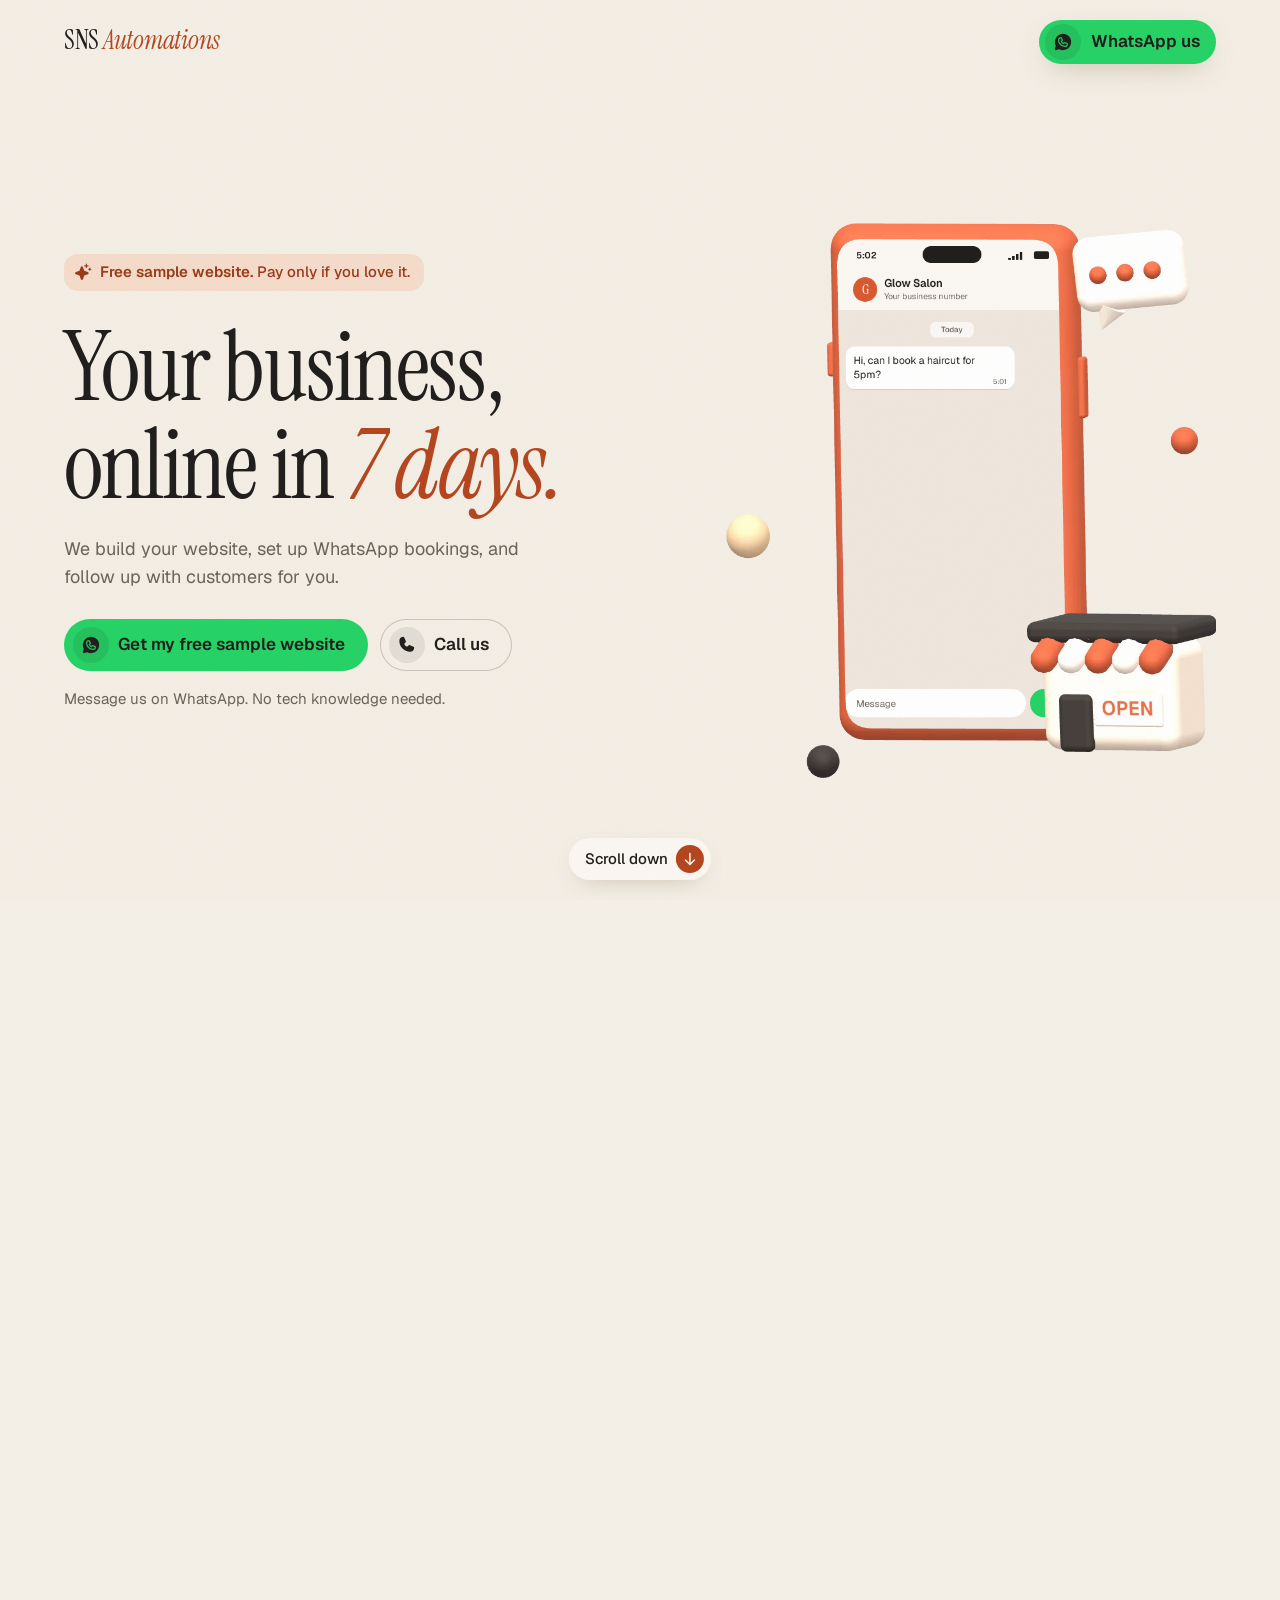
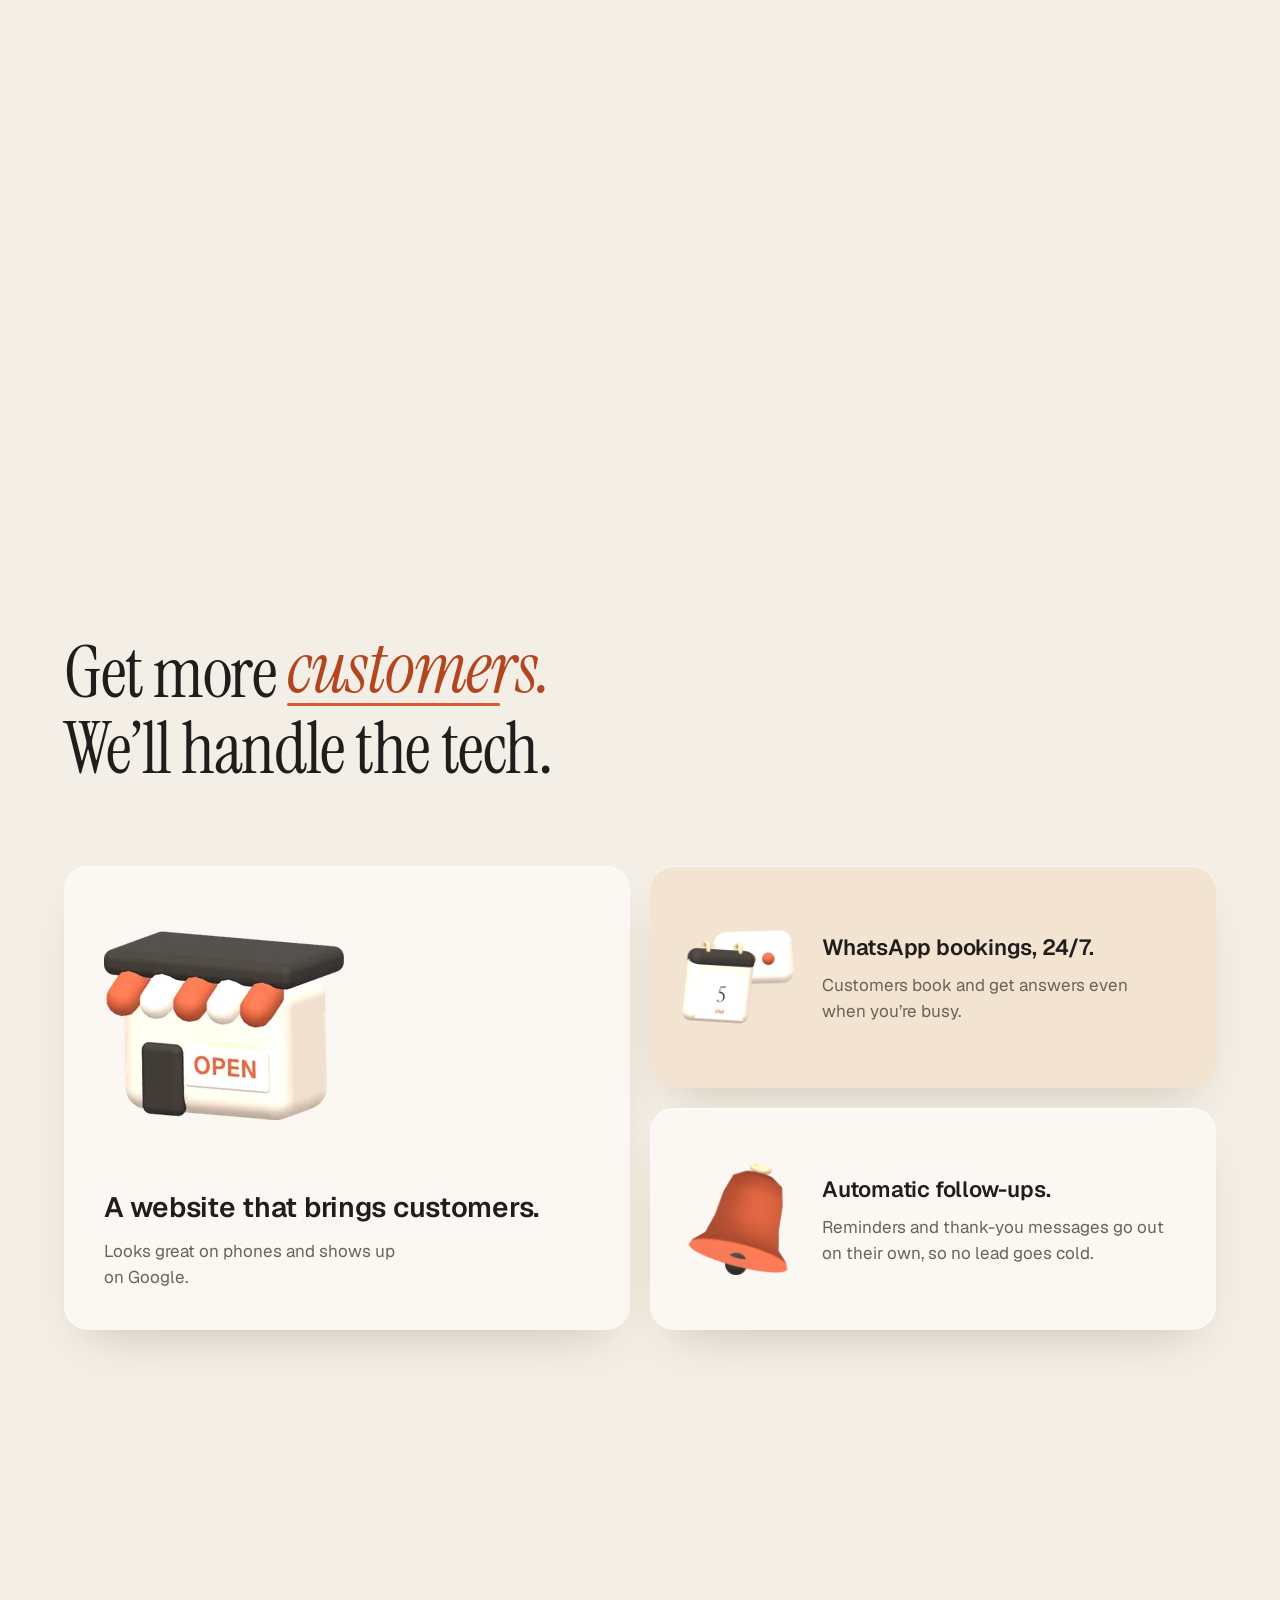
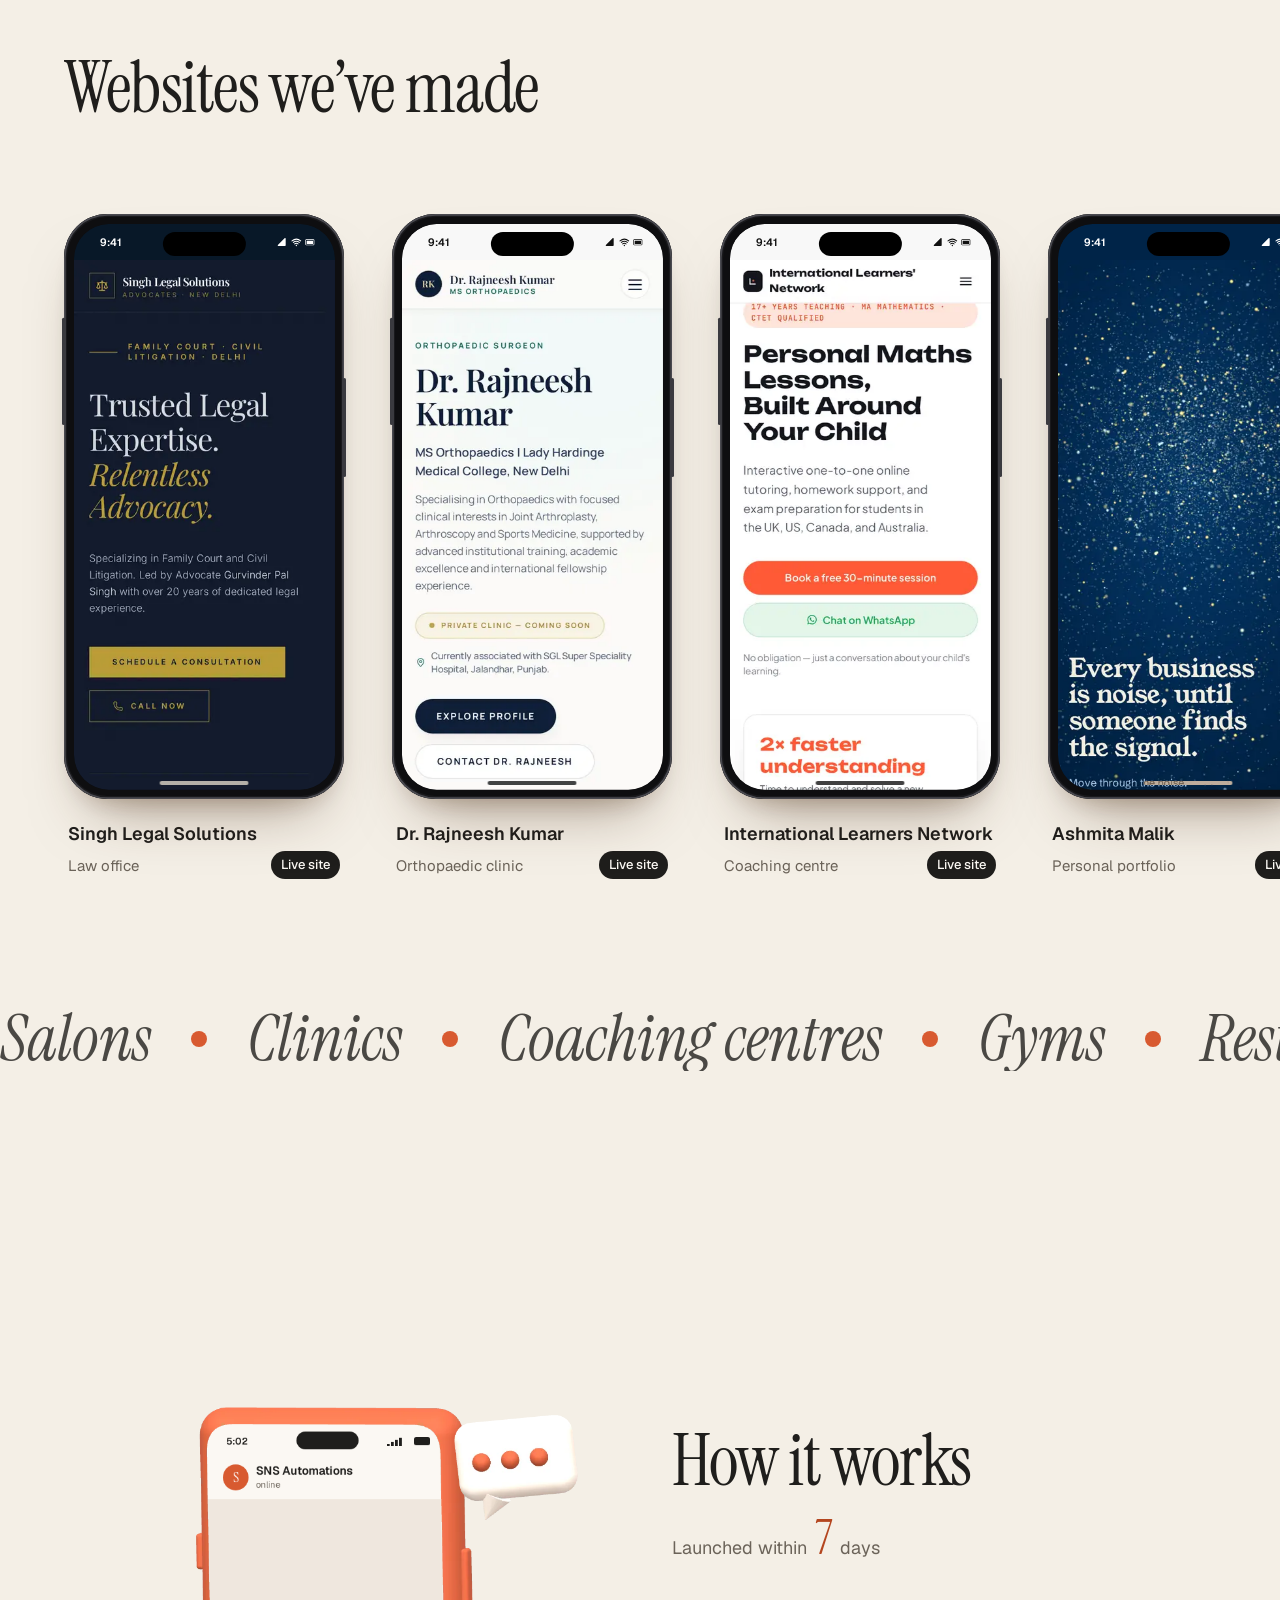
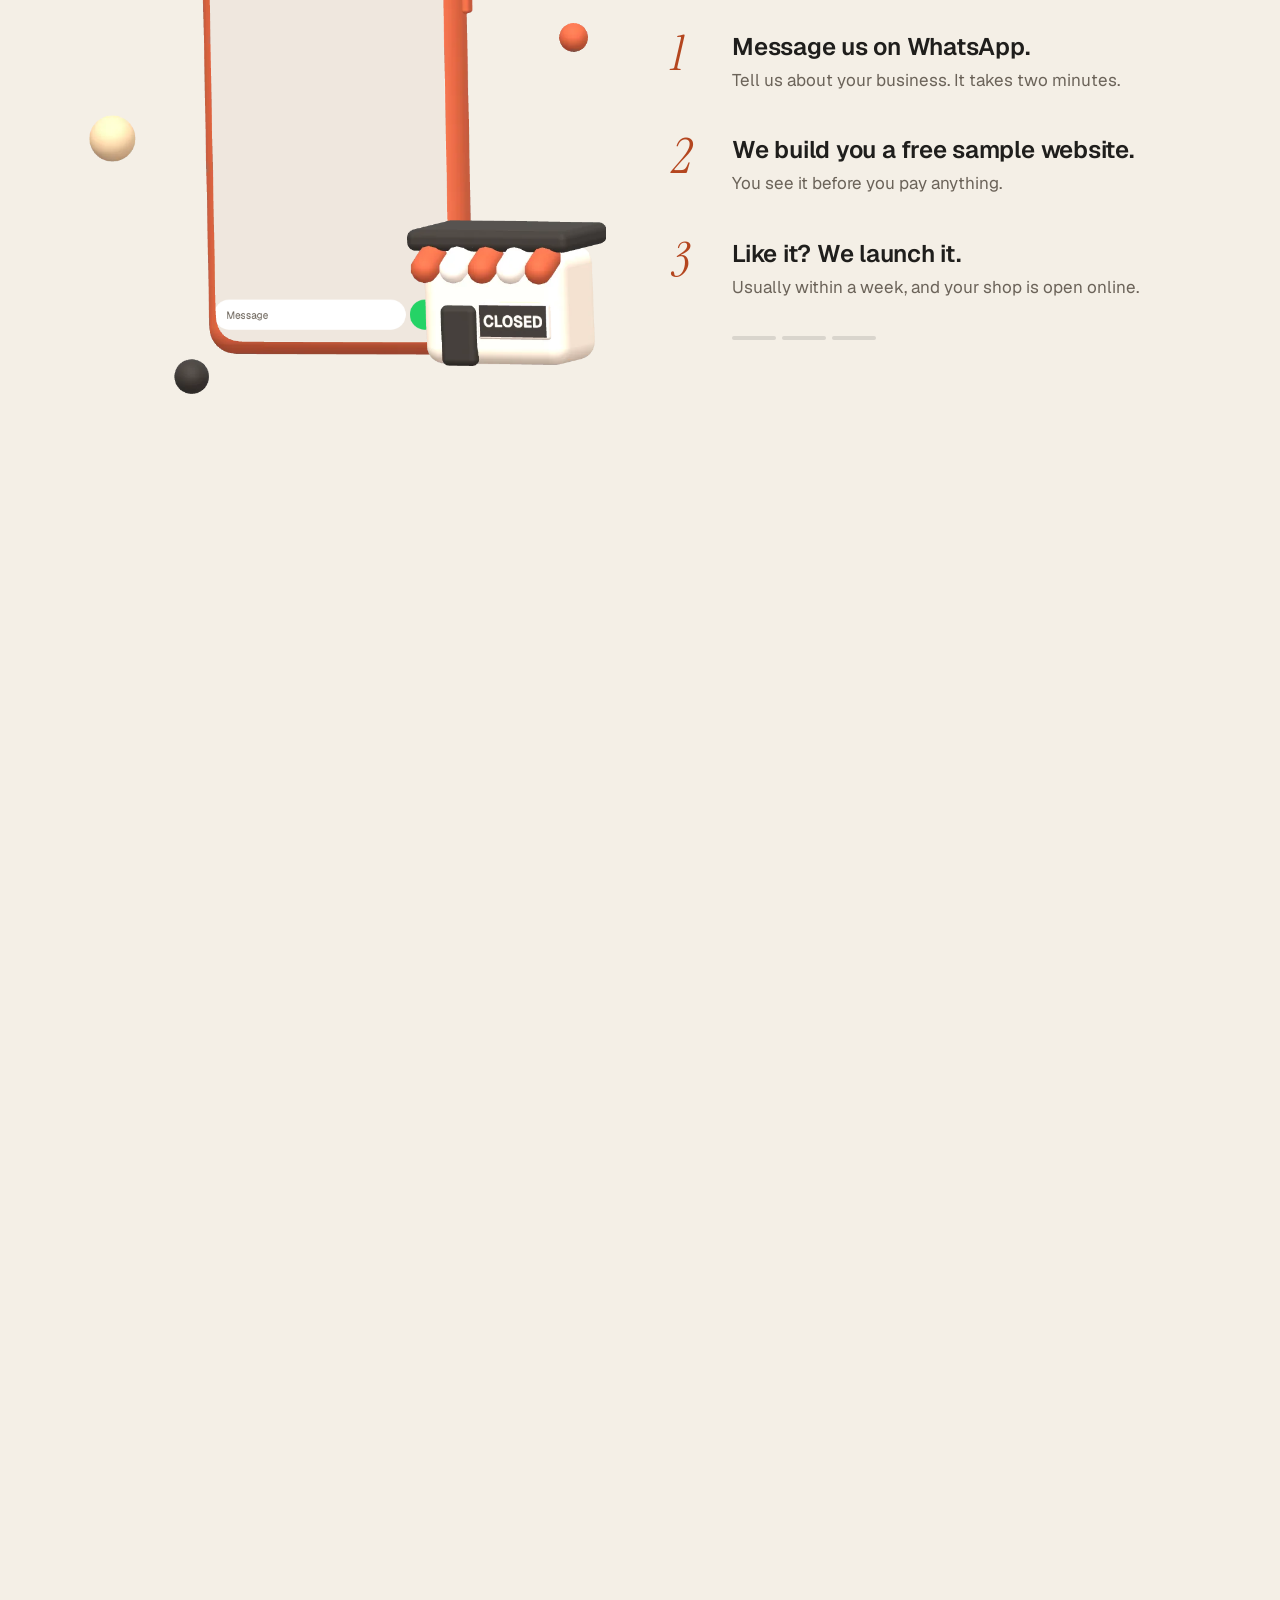
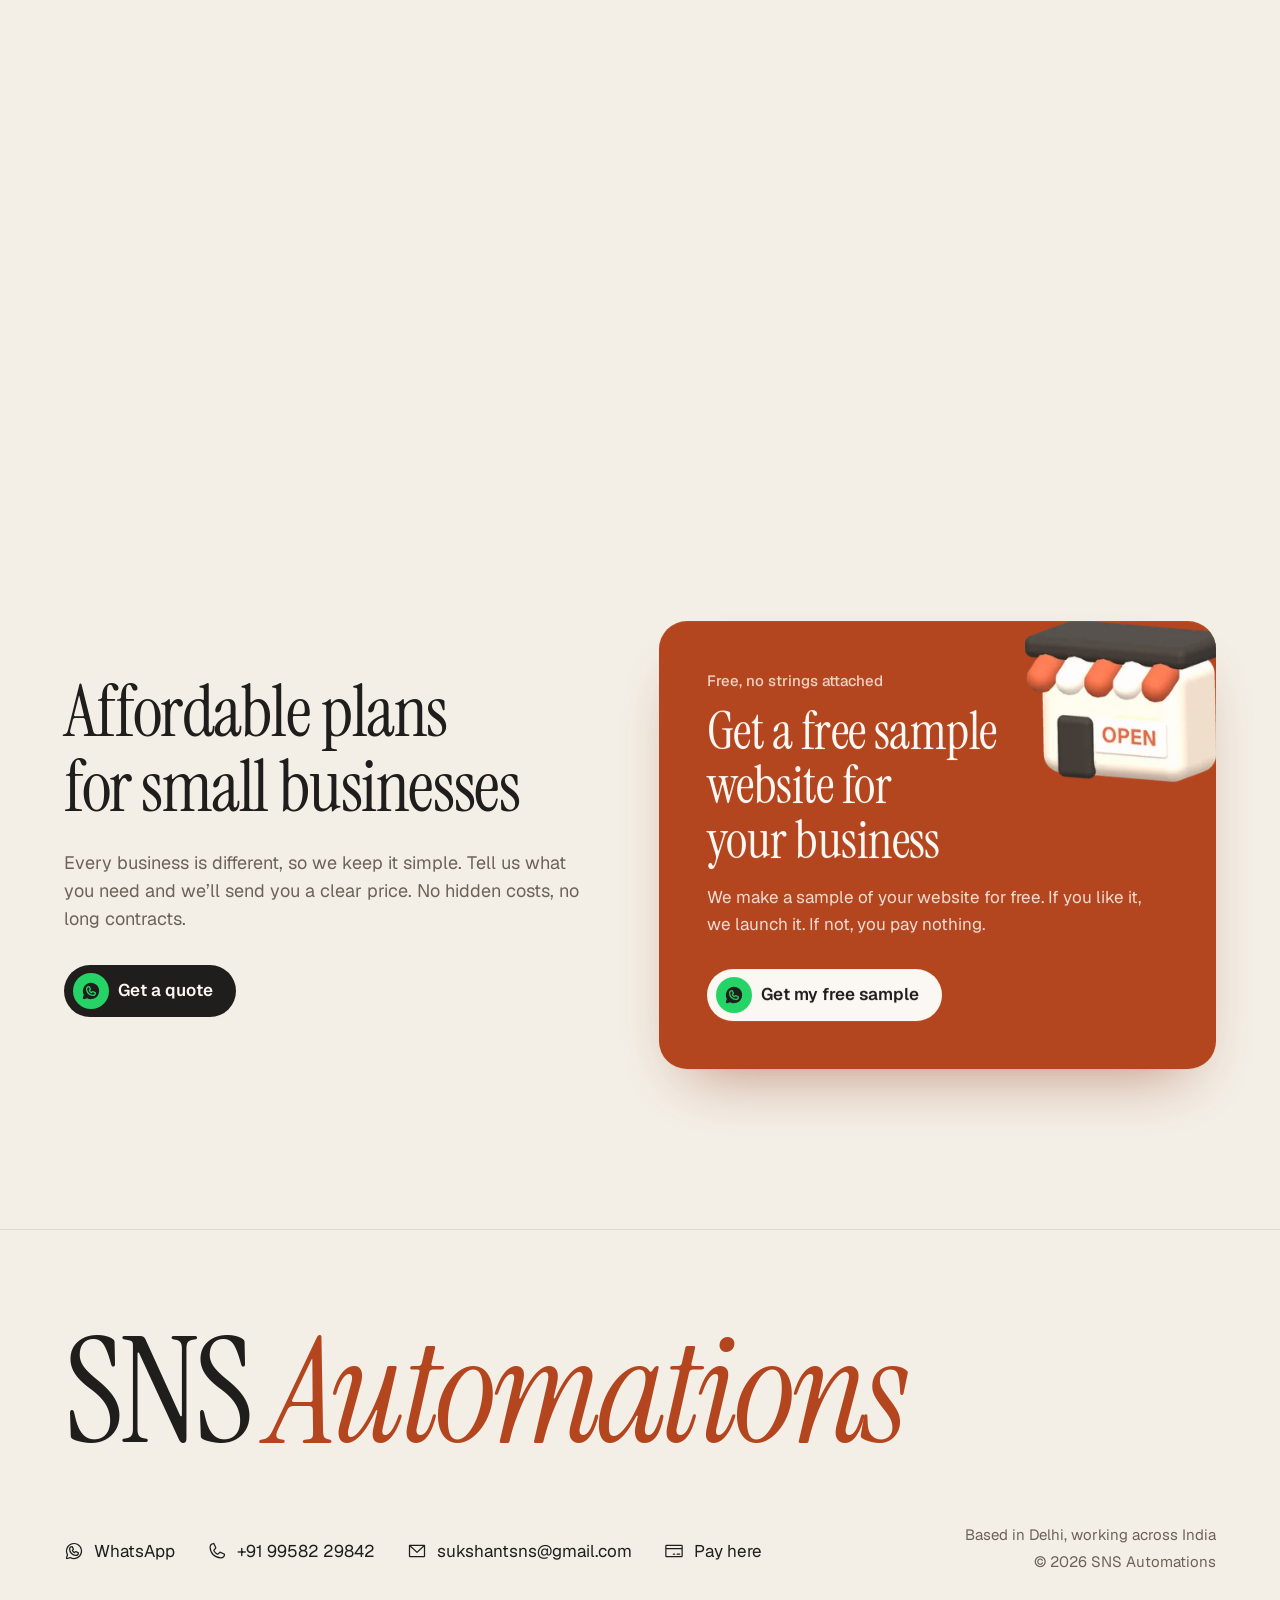
==== commit 771197de: "Publish site 2026-11-05T09:43Z" ====
--- a/index.html
+++ b/index.html
@@ -36,10 +36,10 @@
         d.dataset.hover = matchMedia('(hover: hover) and (pointer: fine)').matches ? '1' : '0';
       })();
     </script>
-    <script type="module" crossorigin src="/assets/index-CemsDdlN.js"></script>
-    <link rel="stylesheet" crossorigin href="/assets/index-DGuw6mw2.css">
+    <script type="module" crossorigin src="/assets/index-BgYNcSD4.js"></script>
+    <link rel="stylesheet" crossorigin href="/assets/index-BnJ9woOC.css">
   </head>
   <body>
-    <div id="root"><link rel="preload" as="image" href="/img/3d/dots.webp" fetchPriority="auto"/><link rel="preload" as="image" href="/img/3d/phone.webp" fetchPriority="high"/><link rel="preload" as="image" href="/img/3d/store.webp" fetchPriority="auto"/><link rel="preload" as="image" href="/img/3d/bubble.webp" fetchPriority="auto"/><link rel="preload" as="image" href="/img/3d/calendar.webp" fetchPriority="auto"/><div class="bg-wash" aria-hidden="true"></div><a href="#main" class="sr-only focus:not-sr-only focus:fixed focus:top-3 focus:left-3 focus:z-50 focus:rounded-full focus:bg-ink focus:px-4 focus:py-2 focus:text-card">Skip to content</a><header class="absolute inset-x-0 top-0 z-20"><nav class="mx-auto flex h-16 max-w-[1200px] items-center justify-between gap-3 px-4 sm:h-20 sm:px-6" aria-label="Main"><a href="#top" translate="no" class="wordmark fade-in min-w-0 font-serif text-[1.45rem] leading-none whitespace-nowrap max-[359px]:text-[1.25rem] sm:text-[1.65rem] tracking-[-0.01em]" aria-label="SNS Automations, home" style="--d:0s">SNS <span class="italic text-accent-deep">Automations</span></a><a href="https://wa.me/919958229842?text=Hi%20SNS%20Automations!%20I&#x27;d%20like%20to%20know%20more%20about%20a%20website%20for%20my%20business." target="_blank" rel="noopener" data-magnetic="true" data-cursor="Chat" class="btn  bg-wa text-ink hover:bg-[#2fe072] nav-wa shrink-0 whitespace-nowrap !min-h-11 !py-1 !pl-1.5 !pr-4 text-[0.9375rem] lg:fixed lg:top-5 lg:right-[max(1.5rem,calc((100vw-1200px)/2+1.5rem))] lg:z-30 lg:shadow-[0_10px_30px_-12px_rgb(92_60_30/0.35)]"><span class="btn-ico bg-ink/10" aria-hidden="true"><svg xmlns="http://www.w3.org/2000/svg" width="20" height="20" fill="currentColor" viewBox="0 0 256 256"><path d="M152.58,145.23l23,11.48A24,24,0,0,1,152,176a72.08,72.08,0,0,1-72-72A24,24,0,0,1,99.29,80.46l11.48,23L101,118a8,8,0,0,0-.73,7.51,56.47,56.47,0,0,0,30.15,30.15A8,8,0,0,0,138,155ZM232,128A104,104,0,0,1,79.12,219.82L45.07,231.17a16,16,0,0,1-20.24-20.24l11.35-34.05A104,104,0,1,1,232,128Zm-40,24a8,8,0,0,0-4.42-7.16l-32-16a8,8,0,0,0-8,.5l-14.69,9.8a40.55,40.55,0,0,1-16-16l9.8-14.69a8,8,0,0,0,.5-8l-16-32A8,8,0,0,0,104,64a40,40,0,0,0-40,40,88.1,88.1,0,0,0,88,88A40,40,0,0,0,192,152Z"></path></svg></span><span>WhatsApp<span class="max-[379px]:hidden"> us</span></span></a></nav></header><main id="main" class="relative z-[1]"><section id="top" class="story relative" data-story="hero" style="--story-h:230svh"><span data-sentinel="true" aria-hidden="true" class="pointer-events-none absolute top-[45svh] h-px w-px"></span><span data-scrolled-sentinel="true" aria-hidden="true" class="pointer-events-none absolute top-8 h-px w-px"></span><div class="stage mx-auto grid max-w-[1200px] grid-cols-1 content-start px-4 pt-24 sm:px-6 lg:grid-cols-[minmax(0,1.08fr)_minmax(0,0.92fr)] lg:content-center lg:items-center lg:gap-10 lg:pt-16"><div class="hero-copy relative z-10 max-w-[38rem]"><p class="fade-in mb-5 inline-flex items-center gap-2 rounded-[14px] bg-[#F5DCCB] py-2 pr-3.5 pl-2.5 text-[0.875rem] leading-snug font-semibold text-[#9A3A18] sm:text-[0.9375rem] lg:mb-7" style="--d:0s"><svg xmlns="http://www.w3.org/2000/svg" width="18" height="18" fill="currentColor" viewBox="0 0 256 256" class="flex-none" aria-hidden="true"><path d="M208,144a15.78,15.78,0,0,1-10.42,14.94L146,178l-19,51.62a15.92,15.92,0,0,1-29.88,0L78,178l-51.62-19a15.92,15.92,0,0,1,0-29.88L78,110l19-51.62a15.92,15.92,0,0,1,29.88,0L146,110l51.62,19A15.78,15.78,0,0,1,208,144ZM152,48h16V64a8,8,0,0,0,16,0V48h16a8,8,0,0,0,0-16H184V16a8,8,0,0,0-16,0V32H152a8,8,0,0,0,0,16Zm88,32h-8V72a8,8,0,0,0-16,0v8h-8a8,8,0,0,0,0,16h8v8a8,8,0,0,0,16,0V96h8a8,8,0,0,0,0-16Z"></path></svg><span class="text-balance">Free sample website. <span class="font-medium">Pay only if you love it.</span></span></p><h1 class="font-serif text-[2.75rem] leading-[1.02] tracking-[-0.02em] sm:text-[3.5rem] lg:text-[5rem] xl:text-[6rem]"><span class="rw"><span class="" style="--i:2">Your</span></span> <span class="rw"><span class="" style="--i:3">business,</span></span> <span class="rw"><span class="" style="--i:4">online</span></span> <span class="rw"><span class="" style="--i:5">in</span></span> <span class="rw"><span class="italic text-accent-deep" style="--i:6">7</span></span> <span class="rw"><span class="italic text-accent-deep" style="--i:7">days.</span></span> </h1><p class="fade-in mt-5 max-w-[30rem] text-[1.0625rem] text-ink-2 sm:text-lg" style="--d:0.45s">We build your website, set up WhatsApp bookings, and follow up with customers for you.</p><div class="fade-in mt-7 flex flex-col gap-2.5 sm:flex-row sm:gap-3" style="--d:0.55s"><a href="https://wa.me/919958229842?text=Hi%20SNS%20Automations!%20I&#x27;d%20like%20a%20free%20sample%20website%20for%20my%20business." target="_blank" rel="noopener" data-magnetic="true" data-cursor="Chat" class="btn  bg-wa text-ink hover:bg-[#2fe072] pulse w-full sm:w-auto"><span class="btn-ico bg-ink/10" aria-hidden="true"><svg xmlns="http://www.w3.org/2000/svg" width="20" height="20" fill="currentColor" viewBox="0 0 256 256"><path d="M152.58,145.23l23,11.48A24,24,0,0,1,152,176a72.08,72.08,0,0,1-72-72A24,24,0,0,1,99.29,80.46l11.48,23L101,118a8,8,0,0,0-.73,7.51,56.47,56.47,0,0,0,30.15,30.15A8,8,0,0,0,138,155ZM232,128A104,104,0,0,1,79.12,219.82L45.07,231.17a16,16,0,0,1-20.24-20.24l11.35-34.05A104,104,0,1,1,232,128Zm-40,24a8,8,0,0,0-4.42-7.16l-32-16a8,8,0,0,0-8,.5l-14.69,9.8a40.55,40.55,0,0,1-16-16l9.8-14.69a8,8,0,0,0,.5-8l-16-32A8,8,0,0,0,104,64a40,40,0,0,0-40,40,88.1,88.1,0,0,0,88,88A40,40,0,0,0,192,152Z"></path></svg></span>Get my free sample website</a><a href="tel:+919958229842" data-magnetic="true" data-cursor="Call" class="btn  text-ink ring-1 ring-ink/20 ring-inset hover:bg-ink/5 w-full sm:w-auto"><span class="btn-ico bg-ink/8" aria-hidden="true"><svg xmlns="http://www.w3.org/2000/svg" width="19" height="19" fill="currentColor" viewBox="0 0 256 256"><path d="M231.88,175.08A56.26,56.26,0,0,1,176,224C96.6,224,32,159.4,32,80A56.26,56.26,0,0,1,80.92,24.12a16,16,0,0,1,16.62,9.52l21.12,47.15,0,.12A16,16,0,0,1,117.39,96c-.18.27-.37.52-.57.77L96,121.45c7.49,15.22,23.41,31,38.83,38.51l24.34-20.71a8.12,8.12,0,0,1,.75-.56,16,16,0,0,1,15.17-1.4l.13.06,47.11,21.11A16,16,0,0,1,231.88,175.08Z"></path></svg></span>Call us</a></div><p class="fade-in mt-4 text-[0.9375rem] text-ink-2" style="--d:0.65s">Message us on WhatsApp. No tech knowledge needed.</p></div><p class="scroll-hint" aria-hidden="true"><span class="scroll-hint-in">Scroll down<span class="scroll-hint-arrow"><svg xmlns="http://www.w3.org/2000/svg" width="16" height="16" fill="currentColor" viewBox="0 0 256 256"><path d="M208.49,152.49l-72,72a12,12,0,0,1-17,0l-72-72a12,12,0,0,1,17-17L116,187V40a12,12,0,0,1,24,0V187l51.51-51.52a12,12,0,0,1,17,17Z"></path></svg></span></span></p><div class="hero-slot-wrap relative mt-8 flex justify-center lg:mt-0"><div class="slot w-[min(100%,26rem)] lg:w-[min(100%,calc(78svh*0.75))]" data-slot="hero"><div class="phone-2d absolute inset-0" data-phone2d="hero"><img src="/img/3d/dots.webp" width="831" height="617" alt="" data-layer="dots" class="absolute max-w-none select-none" style="left:4.333%;top:42%;width:92.333%;height:51.417%" decoding="async" fetchPriority="auto"/><canvas data-screen="hero" width="360" height="757" class="screen-mask absolute" style="left:26%;top:14.333%;width:45%;height:71.917%;background:#EFE7DE"></canvas><img src="/img/3d/phone.webp" width="462" height="912" alt="" data-layer="phone" class="absolute max-w-none select-none" style="left:24%;top:12%;width:51.333%;height:76%" decoding="async" fetchPriority="high"/><img src="/img/3d/store.webp" width="332" height="244" alt="" data-layer="store" class="absolute max-w-none select-none" style="left:63.111%;top:69.25%;width:36.889%;height:20.333%" decoding="async" fetchPriority="auto"/><img src="/img/3d/bubble.webp" width="206" height="176" alt="" data-layer="bubble" class="absolute max-w-none select-none" style="left:71.889%;top:13%;width:22.889%;height:14.667%" decoding="async" fetchPriority="auto"/><img src="/img/3d/calendar.webp" width="250" height="280" alt="" data-layer="calendar" class="absolute max-w-none select-none" style="left:0.222%;top:10.167%;width:27.778%;height:23.333%" decoding="async" fetchPriority="auto"/></div></div></div></div></section><section id="what-we-do" data-wash="true" class="mx-auto max-w-[1200px] px-4 pt-10 pb-24 sm:px-6 lg:py-40"><h2 data-cycle="true" aria-label="Get more customers, bookings and reviews. We’ll handle the tech." class="font-serif text-[2.5rem] leading-[1.05] tracking-[-0.02em] sm:text-[3.5rem] lg:text-[4.5rem]"><span aria-hidden="true">Get more<!-- --> <span class="cycle relative inline-block h-[1.12em] overflow-clip align-bottom italic text-accent-deep"><span class="cycle-track flex flex-col"><span class="block h-[1.12em]">customers.</span><span class="block h-[1.12em]">bookings.</span><span class="block h-[1.12em]">reviews.</span></span><span class="cycle-line absolute inset-x-0 bottom-[0.06em] h-[3px] origin-left rounded-full bg-accent"></span></span><br/>We’ll handle the tech.</span></h2><ul class="mt-14 grid gap-4 lg:mt-20 lg:grid-cols-2 lg:grid-rows-2 lg:gap-5"><li data-card="true" class="flex rounded-[24px] p-6 shadow-[var(--shadow-clay)] sm:p-8 flex-col justify-between gap-10 bg-card lg:row-span-2 lg:p-10"><img src="/img/3d/icon-web.webp" alt="" width="240" height="240" loading="lazy" decoding="async" data-pop="true" class="flex-none size-36 sm:size-48 lg:size-60"/><div><h3 class="font-semibold tracking-[-0.01em] text-[1.5rem] sm:text-[1.75rem]">A website that brings customers.</h3><p class="mt-2 max-w-[32ch] text-ink-2">Looks great on phones and shows up on Google.</p></div></li><li data-card="true" class="flex rounded-[24px] p-6 shadow-[var(--shadow-clay)] sm:p-8 items-center gap-5 sm:gap-7 bg-[#F3E3D1]"><img src="/img/3d/icon-chat.webp" alt="" width="240" height="240" loading="lazy" decoding="async" data-pop="true" class="flex-none size-24 sm:size-28"/><div><h3 class="font-semibold tracking-[-0.01em] text-[1.375rem]">WhatsApp bookings, 24/7.</h3><p class="mt-2 max-w-[32ch] text-ink-2">Customers book and get answers even when you’re busy.</p></div></li><li data-card="true" class="flex rounded-[24px] p-6 shadow-[var(--shadow-clay)] sm:p-8 items-center gap-5 sm:gap-7 bg-card"><img src="/img/3d/icon-follow.webp" alt="" width="240" height="240" loading="lazy" decoding="async" data-pop="true" class="flex-none size-24 sm:size-28"/><div><h3 class="font-semibold tracking-[-0.01em] text-[1.375rem]">Automatic follow-ups.</h3><p class="mt-2 max-w-[32ch] text-ink-2">Reminders and thank-you messages go out on their own, so no lead goes cold.</p></div></li></ul></section><section id="work" class="py-24 lg:py-40"><div class="mx-auto max-w-[1200px] px-4 sm:px-6"><h2 data-split="true" class="max-w-[16ch] font-serif text-[2.5rem] leading-[1.05] tracking-[-0.02em] sm:text-[3.5rem] lg:text-[4.5rem]">Websites we’ve made for local businesses</h2></div><ul data-carousel="true" aria-label="Websites we have made" class="work-row mt-12 flex snap-x snap-mandatory gap-5 overflow-x-auto pt-2 pb-8 [scrollbar-width:none] sm:gap-8 lg:mt-20 lg:gap-12 [&amp;::-webkit-scrollbar]:hidden"><li data-work="true" class="w-[62vw] max-w-[16rem] flex-none snap-center sm:w-[15rem] lg:w-[17.5rem] lg:max-w-none"><a href="https://singhlegalsolutions.netlify.app/" target="_blank" rel="noopener" data-cursor="View" class="group block rounded-[20px]"><div data-tilt="true" class="transition-transform duration-500 ease-[var(--ease-out)] group-hover:-translate-y-1.5"><div class="iphone-wrap"><div class="iphone"><div class="iphone-screen" style="--bar:#081828;--ink:#fff;--dur:76.87024647887324s"><img src="/img/work/singhlegal.webp" alt="Singh Legal Solutions website on a phone" width="400" height="3333" loading="lazy" decoding="async" class="iphone-site"/><div class="iphone-status" aria-hidden="true"><span>9:41</span><span class="flex items-center gap-[1.2cqw]"><svg xmlns="http://www.w3.org/2000/svg" width="1em" height="1em" fill="currentColor" viewBox="0 0 256 256"><path d="M208,40V200a16,16,0,0,1-16,16H32A16,16,0,0,1,20.7,188.68l160-160A16,16,0,0,1,208,40Z"></path></svg><svg xmlns="http://www.w3.org/2000/svg" width="1em" height="1em" fill="currentColor" viewBox="0 0 256 256"><path d="M144,204a16,16,0,1,1-16-16A16,16,0,0,1,144,204ZM239.61,83.91a176,176,0,0,0-223.22,0,12,12,0,1,0,15.23,18.55,152,152,0,0,1,192.76,0,12,12,0,1,0,15.23-18.55Zm-32.16,35.73a128,128,0,0,0-158.9,0,12,12,0,0,0,14.9,18.81,104,104,0,0,1,129.1,0,12,12,0,0,0,14.9-18.81ZM175.07,155.3a80.05,80.05,0,0,0-94.14,0,12,12,0,0,0,14.14,19.4,56,56,0,0,1,65.86,0,12,12,0,1,0,14.14-19.4Z"></path></svg><svg xmlns="http://www.w3.org/2000/svg" width="1em" height="1em" fill="currentColor" viewBox="0 0 256 256"><path d="M200,56H32A24,24,0,0,0,8,80v96a24,24,0,0,0,24,24H200a24,24,0,0,0,24-24V80A24,24,0,0,0,200,56Zm8,120a8,8,0,0,1-8,8H32a8,8,0,0,1-8-8V80a8,8,0,0,1,8-8H200a8,8,0,0,1,8,8ZM192,96v64a8,8,0,0,1-8,8H48a8,8,0,0,1-8-8V96a8,8,0,0,1,8-8H184A8,8,0,0,1,192,96Zm64,0v64a8,8,0,0,1-16,0V96a8,8,0,0,1,16,0Z"></path></svg></span></div><div class="iphone-island" aria-hidden="true"></div><div class="iphone-home" aria-hidden="true"></div></div></div></div></div><h3 class="mt-6 px-1 text-[1.125rem] font-semibold leading-tight">Singh Legal Solutions</h3><div class="mt-1.5 flex items-center justify-between gap-3 px-1"><p class="text-[0.9375rem] text-ink-2">Law office</p><span class="flex-none rounded-full px-2.5 py-1 text-[0.8125rem] font-medium bg-ink text-card">Live site</span></div></a></li><li data-work="true" class="w-[62vw] max-w-[16rem] flex-none snap-center sm:w-[15rem] lg:w-[17.5rem] lg:max-w-none"><a href="https://dr-rajneesh-kumar-ms-orthopaedics.netlify.app/" target="_blank" rel="noopener" data-cursor="View" class="group block rounded-[20px]"><div data-tilt="true" class="transition-transform duration-500 ease-[var(--ease-out)] group-hover:-translate-y-1.5"><div class="iphone-wrap"><div class="iphone"><div class="iphone-screen" style="--bar:#f8f8f8;--ink:#111;--dur:80.0068661971831s"><img src="/img/work/rajneesh-ortho.webp" alt="Dr. Rajneesh Kumar website on a phone" width="400" height="3469" loading="lazy" decoding="async" class="iphone-site"/><div class="iphone-status" aria-hidden="true"><span>9:41</span><span class="flex items-center gap-[1.2cqw]"><svg xmlns="http://www.w3.org/2000/svg" width="1em" height="1em" fill="currentColor" viewBox="0 0 256 256"><path d="M208,40V200a16,16,0,0,1-16,16H32A16,16,0,0,1,20.7,188.68l160-160A16,16,0,0,1,208,40Z"></path></svg><svg xmlns="http://www.w3.org/2000/svg" width="1em" height="1em" fill="currentColor" viewBox="0 0 256 256"><path d="M144,204a16,16,0,1,1-16-16A16,16,0,0,1,144,204ZM239.61,83.91a176,176,0,0,0-223.22,0,12,12,0,1,0,15.23,18.55,152,152,0,0,1,192.76,0,12,12,0,1,0,15.23-18.55Zm-32.16,35.73a128,128,0,0,0-158.9,0,12,12,0,0,0,14.9,18.81,104,104,0,0,1,129.1,0,12,12,0,0,0,14.9-18.81ZM175.07,155.3a80.05,80.05,0,0,0-94.14,0,12,12,0,0,0,14.14,19.4,56,56,0,0,1,65.86,0,12,12,0,1,0,14.14-19.4Z"></path></svg><svg xmlns="http://www.w3.org/2000/svg" width="1em" height="1em" fill="currentColor" viewBox="0 0 256 256"><path d="M200,56H32A24,24,0,0,0,8,80v96a24,24,0,0,0,24,24H200a24,24,0,0,0,24-24V80A24,24,0,0,0,200,56Zm8,120a8,8,0,0,1-8,8H32a8,8,0,0,1-8-8V80a8,8,0,0,1,8-8H200a8,8,0,0,1,8,8ZM192,96v64a8,8,0,0,1-8,8H48a8,8,0,0,1-8-8V96a8,8,0,0,1,8-8H184A8,8,0,0,1,192,96Zm64,0v64a8,8,0,0,1-16,0V96a8,8,0,0,1,16,0Z"></path></svg></span></div><div class="iphone-island" aria-hidden="true"></div><div class="iphone-home" aria-hidden="true"></div></div></div></div></div><h3 class="mt-6 px-1 text-[1.125rem] font-semibold leading-tight">Dr. Rajneesh Kumar</h3><div class="mt-1.5 flex items-center justify-between gap-3 px-1"><p class="text-[0.9375rem] text-ink-2">Orthopaedic clinic</p><span class="flex-none rounded-full px-2.5 py-1 text-[0.8125rem] font-medium bg-ink text-card">Live site</span></div></a></li><li data-work="true" class="w-[62vw] max-w-[16rem] flex-none snap-center sm:w-[15rem] lg:w-[17.5rem] lg:max-w-none"><a href="https://internationallearnersnetwork.netlify.app/" target="_blank" rel="noopener" data-cursor="View" class="group block rounded-[20px]"><div data-tilt="true" class="transition-transform duration-500 ease-[var(--ease-out)] group-hover:-translate-y-1.5"><div class="iphone-wrap"><div class="iphone"><div class="iphone-screen" style="--bar:#f8f8f8;--ink:#111;--dur:80.0068661971831s"><img src="/img/work/learners-network.webp" alt="International Learners Network website on a phone" width="400" height="3469" loading="lazy" decoding="async" class="iphone-site"/><div class="iphone-status" aria-hidden="true"><span>9:41</span><span class="flex items-center gap-[1.2cqw]"><svg xmlns="http://www.w3.org/2000/svg" width="1em" height="1em" fill="currentColor" viewBox="0 0 256 256"><path d="M208,40V200a16,16,0,0,1-16,16H32A16,16,0,0,1,20.7,188.68l160-160A16,16,0,0,1,208,40Z"></path></svg><svg xmlns="http://www.w3.org/2000/svg" width="1em" height="1em" fill="currentColor" viewBox="0 0 256 256"><path d="M144,204a16,16,0,1,1-16-16A16,16,0,0,1,144,204ZM239.61,83.91a176,176,0,0,0-223.22,0,12,12,0,1,0,15.23,18.55,152,152,0,0,1,192.76,0,12,12,0,1,0,15.23-18.55Zm-32.16,35.73a128,128,0,0,0-158.9,0,12,12,0,0,0,14.9,18.81,104,104,0,0,1,129.1,0,12,12,0,0,0,14.9-18.81ZM175.07,155.3a80.05,80.05,0,0,0-94.14,0,12,12,0,0,0,14.14,19.4,56,56,0,0,1,65.86,0,12,12,0,1,0,14.14-19.4Z"></path></svg><svg xmlns="http://www.w3.org/2000/svg" width="1em" height="1em" fill="currentColor" viewBox="0 0 256 256"><path d="M200,56H32A24,24,0,0,0,8,80v96a24,24,0,0,0,24,24H200a24,24,0,0,0,24-24V80A24,24,0,0,0,200,56Zm8,120a8,8,0,0,1-8,8H32a8,8,0,0,1-8-8V80a8,8,0,0,1,8-8H200a8,8,0,0,1,8,8ZM192,96v64a8,8,0,0,1-8,8H48a8,8,0,0,1-8-8V96a8,8,0,0,1,8-8H184A8,8,0,0,1,192,96Zm64,0v64a8,8,0,0,1-16,0V96a8,8,0,0,1,16,0Z"></path></svg></span></div><div class="iphone-island" aria-hidden="true"></div><div class="iphone-home" aria-hidden="true"></div></div></div></div></div><h3 class="mt-6 px-1 text-[1.125rem] font-semibold leading-tight">International Learners Network</h3><div class="mt-1.5 flex items-center justify-between gap-3 px-1"><p class="text-[0.9375rem] text-ink-2">Coaching centre</p><span class="flex-none rounded-full px-2.5 py-1 text-[0.8125rem] font-medium bg-ink text-card">Live site</span></div></a></li><li data-work="true" class="w-[62vw] max-w-[16rem] flex-none snap-center sm:w-[15rem] lg:w-[17.5rem] lg:max-w-none"><div class="group block rounded-[20px]"><div data-tilt="true" class="transition-transform duration-500 ease-[var(--ease-out)] group-hover:-translate-y-1.5"><div class="iphone-wrap"><div class="iphone"><div class="iphone-screen" style="--bar:#FBF8F3;--ink:#111;--dur:46.12676056338028s"><img src="/img/work/sample-salon.webp" alt="Glow Salon website on a phone" width="400" height="2000" loading="lazy" decoding="async" class="iphone-site"/><div class="iphone-status" aria-hidden="true"><span>9:41</span><span class="flex items-center gap-[1.2cqw]"><svg xmlns="http://www.w3.org/2000/svg" width="1em" height="1em" fill="currentColor" viewBox="0 0 256 256"><path d="M208,40V200a16,16,0,0,1-16,16H32A16,16,0,0,1,20.7,188.68l160-160A16,16,0,0,1,208,40Z"></path></svg><svg xmlns="http://www.w3.org/2000/svg" width="1em" height="1em" fill="currentColor" viewBox="0 0 256 256"><path d="M144,204a16,16,0,1,1-16-16A16,16,0,0,1,144,204ZM239.61,83.91a176,176,0,0,0-223.22,0,12,12,0,1,0,15.23,18.55,152,152,0,0,1,192.76,0,12,12,0,1,0,15.23-18.55Zm-32.16,35.73a128,128,0,0,0-158.9,0,12,12,0,0,0,14.9,18.81,104,104,0,0,1,129.1,0,12,12,0,0,0,14.9-18.81ZM175.07,155.3a80.05,80.05,0,0,0-94.14,0,12,12,0,0,0,14.14,19.4,56,56,0,0,1,65.86,0,12,12,0,1,0,14.14-19.4Z"></path></svg><svg xmlns="http://www.w3.org/2000/svg" width="1em" height="1em" fill="currentColor" viewBox="0 0 256 256"><path d="M200,56H32A24,24,0,0,0,8,80v96a24,24,0,0,0,24,24H200a24,24,0,0,0,24-24V80A24,24,0,0,0,200,56Zm8,120a8,8,0,0,1-8,8H32a8,8,0,0,1-8-8V80a8,8,0,0,1,8-8H200a8,8,0,0,1,8,8ZM192,96v64a8,8,0,0,1-8,8H48a8,8,0,0,1-8-8V96a8,8,0,0,1,8-8H184A8,8,0,0,1,192,96Zm64,0v64a8,8,0,0,1-16,0V96a8,8,0,0,1,16,0Z"></path></svg></span></div><div class="iphone-island" aria-hidden="true"></div><div class="iphone-home" aria-hidden="true"></div></div></div></div></div><h3 class="mt-6 px-1 text-[1.125rem] font-semibold leading-tight">Glow Salon</h3><div class="mt-1.5 flex items-center justify-between gap-3 px-1"><p class="text-[0.9375rem] text-ink-2">Salon</p><span class="flex-none rounded-full px-2.5 py-1 text-[0.8125rem] font-medium text-ink-2 ring-1 ring-ink/15 ring-inset">Sample</span></div></div></li></ul><div data-dots="true" class="flex justify-center gap-1"></div><div class="mt-16 overflow-hidden lg:mt-24"><p class="sr-only">We work with salons, clinics, coaching centres, gyms, restaurants, shops, bakeries and tailors.</p><div class="marquee-track flex w-max" aria-hidden="true"><div class="flex items-center"><span class="flex items-center font-serif text-[2.5rem] italic leading-none text-ink/80 lg:text-[4rem]">Salons<span class="mx-6 inline-block size-3 rounded-full bg-accent lg:mx-10 lg:size-4"></span></span><span class="flex items-center font-serif text-[2.5rem] italic leading-none text-ink/80 lg:text-[4rem]">Clinics<span class="mx-6 inline-block size-3 rounded-full bg-accent lg:mx-10 lg:size-4"></span></span><span class="flex items-center font-serif text-[2.5rem] italic leading-none text-ink/80 lg:text-[4rem]">Coaching centres<span class="mx-6 inline-block size-3 rounded-full bg-accent lg:mx-10 lg:size-4"></span></span><span class="flex items-center font-serif text-[2.5rem] italic leading-none text-ink/80 lg:text-[4rem]">Gyms<span class="mx-6 inline-block size-3 rounded-full bg-accent lg:mx-10 lg:size-4"></span></span><span class="flex items-center font-serif text-[2.5rem] italic leading-none text-ink/80 lg:text-[4rem]">Restaurants<span class="mx-6 inline-block size-3 rounded-full bg-accent lg:mx-10 lg:size-4"></span></span><span class="flex items-center font-serif text-[2.5rem] italic leading-none text-ink/80 lg:text-[4rem]">Shops<span class="mx-6 inline-block size-3 rounded-full bg-accent lg:mx-10 lg:size-4"></span></span><span class="flex items-center font-serif text-[2.5rem] italic leading-none text-ink/80 lg:text-[4rem]">Bakeries<span class="mx-6 inline-block size-3 rounded-full bg-accent lg:mx-10 lg:size-4"></span></span><span class="flex items-center font-serif text-[2.5rem] italic leading-none text-ink/80 lg:text-[4rem]">Tailors<span class="mx-6 inline-block size-3 rounded-full bg-accent lg:mx-10 lg:size-4"></span></span></div><div class="flex items-center"><span class="flex items-center font-serif text-[2.5rem] italic leading-none text-ink/80 lg:text-[4rem]">Salons<span class="mx-6 inline-block size-3 rounded-full bg-accent lg:mx-10 lg:size-4"></span></span><span class="flex items-center font-serif text-[2.5rem] italic leading-none text-ink/80 lg:text-[4rem]">Clinics<span class="mx-6 inline-block size-3 rounded-full bg-accent lg:mx-10 lg:size-4"></span></span><span class="flex items-center font-serif text-[2.5rem] italic leading-none text-ink/80 lg:text-[4rem]">Coaching centres<span class="mx-6 inline-block size-3 rounded-full bg-accent lg:mx-10 lg:size-4"></span></span><span class="flex items-center font-serif text-[2.5rem] italic leading-none text-ink/80 lg:text-[4rem]">Gyms<span class="mx-6 inline-block size-3 rounded-full bg-accent lg:mx-10 lg:size-4"></span></span><span class="flex items-center font-serif text-[2.5rem] italic leading-none text-ink/80 lg:text-[4rem]">Restaurants<span class="mx-6 inline-block size-3 rounded-full bg-accent lg:mx-10 lg:size-4"></span></span><span class="flex items-center font-serif text-[2.5rem] italic leading-none text-ink/80 lg:text-[4rem]">Shops<span class="mx-6 inline-block size-3 rounded-full bg-accent lg:mx-10 lg:size-4"></span></span><span class="flex items-center font-serif text-[2.5rem] italic leading-none text-ink/80 lg:text-[4rem]">Bakeries<span class="mx-6 inline-block size-3 rounded-full bg-accent lg:mx-10 lg:size-4"></span></span><span class="flex items-center font-serif text-[2.5rem] italic leading-none text-ink/80 lg:text-[4rem]">Tailors<span class="mx-6 inline-block size-3 rounded-full bg-accent lg:mx-10 lg:size-4"></span></span></div></div></div></section><section id="how" data-story="how" data-wash="true" class="story" style="--story-h:270svh"><div class="stage mx-auto grid max-w-[1200px] grid-cols-1 content-start gap-6 px-4 pt-20 pb-10 sm:px-6 lg:grid-cols-2 lg:content-center lg:items-center lg:gap-16 lg:py-0"><div class="how-copy"><h2 data-split="true" class="font-serif text-[2.5rem] leading-[1.05] tracking-[-0.02em] sm:text-[3.5rem] lg:text-[4.5rem]">How it works</h2><p class="launch mt-2 flex items-baseline gap-2 text-[1.0625rem] text-ink-2 lg:mt-4 lg:text-lg">Launched within<span data-count="true" class="font-serif text-[2.25rem] leading-none text-accent-deep tabular-nums lg:text-[3rem]">7</span>days</p><ol class="how-steps mt-6 lg:mt-12"><li data-step="0" class="how-step flex gap-4 py-3 lg:gap-6 lg:py-5"><span class="w-7 flex-none font-serif text-[2.25rem] leading-none italic text-accent-deep lg:w-9 lg:text-[3rem]">1</span><div><h3 class="text-[1.25rem] font-semibold leading-snug tracking-[-0.01em] lg:text-[1.5rem]">Message us on WhatsApp.</h3><p class="mt-1 text-ink-2">Tell us about your business. It takes two minutes.</p></div></li><li data-step="1" class="how-step flex gap-4 py-3 lg:gap-6 lg:py-5"><span class="w-7 flex-none font-serif text-[2.25rem] leading-none italic text-accent-deep lg:w-9 lg:text-[3rem]">2</span><div><h3 class="text-[1.25rem] font-semibold leading-snug tracking-[-0.01em] lg:text-[1.5rem]">We build you a free sample website.</h3><p class="mt-1 text-ink-2">You see it before you pay anything.</p></div></li><li data-step="2" class="how-step flex gap-4 py-3 lg:gap-6 lg:py-5"><span class="w-7 flex-none font-serif text-[2.25rem] leading-none italic text-accent-deep lg:w-9 lg:text-[3rem]">3</span><div><h3 class="text-[1.25rem] font-semibold leading-snug tracking-[-0.01em] lg:text-[1.5rem]">Like it? We launch it.</h3><p class="mt-1 text-ink-2">Usually within a week, and your shop is open online.</p></div></li></ol><div class="how-progress" aria-hidden="true"><span><i></i></span><span><i></i></span><span><i></i></span></div></div><p class="scroll-hint story-hint" aria-hidden="true"><span class="scroll-hint-in">Keep scrolling<span class="scroll-hint-arrow"><svg xmlns="http://www.w3.org/2000/svg" width="16" height="16" fill="currentColor" viewBox="0 0 256 256"><path d="M208.49,152.49l-72,72a12,12,0,0,1-17,0l-72-72a12,12,0,0,1,17-17L116,187V40a12,12,0,0,1,24,0V187l51.51-51.52a12,12,0,0,1,17,17Z"></path></svg></span></span></p><div class="how-slot-wrap flex justify-center lg:order-first"><div class="slot w-[min(100%,26rem)] lg:w-[min(100%,calc(80svh*0.75))]" data-slot="how"><div class="phone-2d absolute inset-0" data-phone2d="how"><img src="/img/3d/dots.webp" width="831" height="617" alt="" data-layer="dots" class="absolute max-w-none select-none" style="left:4.333%;top:42%;width:92.333%;height:51.417%" decoding="async" loading="lazy"/><canvas data-screen="how" width="360" height="757" class="screen-mask absolute" style="left:26%;top:14.333%;width:45%;height:71.917%;background:#EFE7DE"></canvas><img src="/img/3d/phone.webp" width="462" height="912" alt="" data-layer="phone" class="absolute max-w-none select-none" style="left:24%;top:12%;width:51.333%;height:76%" decoding="async" loading="lazy"/><img src="/img/3d/store.webp" width="332" height="244" alt="" data-layer="store" class="absolute max-w-none select-none" style="left:63.111%;top:69.25%;width:36.889%;height:20.333%" decoding="async" loading="lazy"/><img src="/img/3d/sign-closed.webp" width="123" height="63" alt="" data-layer="sign-closed" class="absolute max-w-none select-none" style="left:76.222%;top:80.75%;width:13.667%;height:5.25%" decoding="async" loading="lazy"/><img src="/img/3d/bubble.webp" width="206" height="176" alt="" data-layer="bubble" class="absolute max-w-none select-none" style="left:71.889%;top:13%;width:22.889%;height:14.667%" decoding="async" loading="lazy"/></div></div></div></div></section><section id="pricing" class="mx-auto grid max-w-[1200px] grid-cols-1 gap-10 px-4 py-24 sm:px-6 lg:grid-cols-[minmax(0,1fr)_minmax(0,1.05fr)] lg:items-center lg:gap-16 lg:py-40"><div><h2 data-split="true" class="max-w-[14ch] font-serif text-[2.5rem] leading-[1.05] tracking-[-0.02em] sm:text-[3.5rem] lg:text-[4.5rem]">Affordable plans for small businesses</h2><p class="mt-6 max-w-[34rem] text-ink-2 sm:text-lg">Every business is different, so we keep it simple. Tell us what you need and we’ll send you a clear price. No hidden costs, no long contracts.</p><a href="https://wa.me/919958229842?text=Hi%20SNS%20Automations!%20I&#x27;d%20like%20a%20quote%20for%20my%20business." target="_blank" rel="noopener" data-magnetic="true" data-cursor="Chat" class="btn  bg-ink text-card hover:bg-[#33302c] mt-8 w-full sm:w-auto"><span class="btn-ico bg-wa text-ink" aria-hidden="true"><svg xmlns="http://www.w3.org/2000/svg" width="20" height="20" fill="currentColor" viewBox="0 0 256 256"><path d="M152.58,145.23l23,11.48A24,24,0,0,1,152,176a72.08,72.08,0,0,1-72-72A24,24,0,0,1,99.29,80.46l11.48,23L101,118a8,8,0,0,0-.73,7.51,56.47,56.47,0,0,0,30.15,30.15A8,8,0,0,0,138,155ZM232,128A104,104,0,0,1,79.12,219.82L45.07,231.17a16,16,0,0,1-20.24-20.24l11.35-34.05A104,104,0,1,1,232,128Zm-40,24a8,8,0,0,0-4.42-7.16l-32-16a8,8,0,0,0-8,.5l-14.69,9.8a40.55,40.55,0,0,1-16-16l9.8-14.69a8,8,0,0,0,.5-8l-16-32A8,8,0,0,0,104,64a40,40,0,0,0-40,40,88.1,88.1,0,0,0,88,88A40,40,0,0,0,192,152Z"></path></svg></span>Get a quote</a></div><div data-card="true" class="relative overflow-hidden rounded-[28px] bg-accent-deep p-7 text-card shadow-[0_30px_60px_-30px_rgb(140_50_20/0.55)] sm:p-10 lg:p-12"><img src="/img/3d/icon-web.webp" alt="" width="240" height="240" loading="lazy" decoding="async" data-pop="true" class="pointer-events-none absolute -top-3 -right-5 size-28 rotate-6 min-[380px]:size-36 sm:-top-4 sm:-right-6 sm:size-44 lg:-top-6 lg:-right-4 lg:size-52"/><p class="pr-20 text-[0.9375rem] font-medium text-card/80 min-[380px]:pr-0">Free, no strings attached</p><h3 class="mt-3 max-w-[13ch] pr-14 font-serif min-[380px]:pr-0 text-[2.25rem] leading-[1.05] tracking-[-0.01em] sm:text-[2.75rem] lg:text-[3.25rem]">Get a free sample website for your business</h3><p class="mt-4 max-w-[30rem] text-card/85">We make a sample of your website for free. If you like it, we launch it. If not, you pay nothing.</p><a href="https://wa.me/919958229842?text=Hi%20SNS%20Automations!%20I&#x27;d%20like%20a%20free%20sample%20website%20for%20my%20business." target="_blank" rel="noopener" data-magnetic="true" data-cursor="Chat" class="btn  bg-card text-ink hover:bg-white mt-8 w-full sm:w-auto"><span class="btn-ico bg-wa text-ink" aria-hidden="true"><svg xmlns="http://www.w3.org/2000/svg" width="20" height="20" fill="currentColor" viewBox="0 0 256 256"><path d="M152.58,145.23l23,11.48A24,24,0,0,1,152,176a72.08,72.08,0,0,1-72-72A24,24,0,0,1,99.29,80.46l11.48,23L101,118a8,8,0,0,0-.73,7.51,56.47,56.47,0,0,0,30.15,30.15A8,8,0,0,0,138,155ZM232,128A104,104,0,0,1,79.12,219.82L45.07,231.17a16,16,0,0,1-20.24-20.24l11.35-34.05A104,104,0,1,1,232,128Zm-40,24a8,8,0,0,0-4.42-7.16l-32-16a8,8,0,0,0-8,.5l-14.69,9.8a40.55,40.55,0,0,1-16-16l9.8-14.69a8,8,0,0,0,.5-8l-16-32A8,8,0,0,0,104,64a40,40,0,0,0-40,40,88.1,88.1,0,0,0,88,88A40,40,0,0,0,192,152Z"></path></svg></span>Get my free sample</a></div></section></main><footer id="footer" class="border-t border-line pb-28 md:pb-0"><div class="mx-auto max-w-[1200px] px-4 pt-16 pb-10 sm:px-6 lg:pt-24"><p translate="no" class="font-serif text-[clamp(2.5rem,11.5vw,9.5rem)] leading-[0.9] tracking-[-0.03em]">SNS <span class="italic text-accent-deep">Automations</span></p><div class="mt-12 grid gap-10 lg:mt-16 lg:grid-cols-[1fr_auto] lg:items-end"><ul class="grid gap-1 sm:grid-cols-3 sm:gap-x-8 lg:flex lg:gap-8"><li><a href="https://wa.me/919958229842?text=Hi%20SNS%20Automations!%20I&#x27;d%20like%20to%20know%20more%20about%20a%20website%20for%20my%20business." target="_blank" rel="noopener" class="inline-flex min-h-11 items-center gap-2.5 text-ink transition-colors hover:text-accent-deep"><svg xmlns="http://www.w3.org/2000/svg" width="20" height="20" fill="currentColor" viewBox="0 0 256 256" aria-hidden="true"><path d="M187.58,144.84l-32-16a8,8,0,0,0-8,.5l-14.69,9.8a40.55,40.55,0,0,1-16-16l9.8-14.69a8,8,0,0,0,.5-8l-16-32A8,8,0,0,0,104,64a40,40,0,0,0-40,40,88.1,88.1,0,0,0,88,88,40,40,0,0,0,40-40A8,8,0,0,0,187.58,144.84ZM152,176a72.08,72.08,0,0,1-72-72A24,24,0,0,1,99.29,80.46l11.48,23L101,118a8,8,0,0,0-.73,7.51,56.47,56.47,0,0,0,30.15,30.15A8,8,0,0,0,138,155l14.61-9.74,23,11.48A24,24,0,0,1,152,176ZM128,24A104,104,0,0,0,36.18,176.88L24.83,210.93a16,16,0,0,0,20.24,20.24l34.05-11.35A104,104,0,1,0,128,24Zm0,192a87.87,87.87,0,0,1-44.06-11.81,8,8,0,0,0-6.54-.67L40,216,52.47,178.6a8,8,0,0,0-.66-6.54A88,88,0,1,1,128,216Z"></path></svg>WhatsApp</a></li><li><a href="tel:+919958229842" class="inline-flex min-h-11 items-center gap-2.5 text-ink transition-colors hover:text-accent-deep"><svg xmlns="http://www.w3.org/2000/svg" width="20" height="20" fill="currentColor" viewBox="0 0 256 256" aria-hidden="true"><path d="M222.37,158.46l-47.11-21.11-.13-.06a16,16,0,0,0-15.17,1.4,8.12,8.12,0,0,0-.75.56L134.87,160c-15.42-7.49-31.34-23.29-38.83-38.51l20.78-24.71c.2-.25.39-.5.57-.77a16,16,0,0,0,1.32-15.06l0-.12L97.54,33.64a16,16,0,0,0-16.62-9.52A56.26,56.26,0,0,0,32,80c0,79.4,64.6,144,144,144a56.26,56.26,0,0,0,55.88-48.92A16,16,0,0,0,222.37,158.46ZM176,208A128.14,128.14,0,0,1,48,80,40.2,40.2,0,0,1,82.87,40a.61.61,0,0,0,0,.12l21,47L83.2,111.86a6.13,6.13,0,0,0-.57.77,16,16,0,0,0-1,15.7c9.06,18.53,27.73,37.06,46.46,46.11a16,16,0,0,0,15.75-1.14,8.44,8.44,0,0,0,.74-.56L168.89,152l47,21.05h0s.08,0,.11,0A40.21,40.21,0,0,1,176,208Z"></path></svg>+91 99582 29842</a></li><li><a href="mailto:sukshantsns@gmail.com" class="inline-flex min-h-11 items-center gap-2.5 text-ink transition-colors hover:text-accent-deep"><svg xmlns="http://www.w3.org/2000/svg" width="20" height="20" fill="currentColor" viewBox="0 0 256 256" aria-hidden="true"><path d="M224,48H32a8,8,0,0,0-8,8V192a16,16,0,0,0,16,16H216a16,16,0,0,0,16-16V56A8,8,0,0,0,224,48ZM203.43,64,128,133.15,52.57,64ZM216,192H40V74.19l82.59,75.71a8,8,0,0,0,10.82,0L216,74.19V192Z"></path></svg>sukshantsns@gmail.com</a></li><li><details><summary class="inline-flex min-h-11 cursor-pointer list-none items-center gap-2.5 text-ink transition-colors hover:text-accent-deep [&amp;::-webkit-details-marker]:hidden"><svg xmlns="http://www.w3.org/2000/svg" width="20" height="20" fill="currentColor" viewBox="0 0 256 256" aria-hidden="true"><path d="M224,48H32A16,16,0,0,0,16,64V192a16,16,0,0,0,16,16H224a16,16,0,0,0,16-16V64A16,16,0,0,0,224,48Zm0,16V88H32V64Zm0,128H32V104H224v88Zm-16-24a8,8,0,0,1-8,8H168a8,8,0,0,1,0-16h32A8,8,0,0,1,208,168Zm-64,0a8,8,0,0,1-8,8H120a8,8,0,0,1,0-16h16A8,8,0,0,1,144,168Z"></path></svg>Pay here</summary><form data-pay="true" noValidate="" class="mt-2 mb-2 w-[17rem] max-w-full"><label for="pay-amount" class="text-[0.9375rem] text-ink-2">Amount (₹)</label><div class="mt-1.5 flex gap-2"><input id="pay-amount" type="number" inputMode="decimal" min="1" step="0.01" required="" class="min-h-11 w-full min-w-0 rounded-[10px] border border-ink/15 bg-card px-3 text-ink" name="amount"/><button type="submit" class="min-h-11 flex-none rounded-[10px] bg-ink px-5 text-card transition-opacity hover:opacity-85 disabled:opacity-50">Pay</button></div><p data-pay-status="true" aria-live="polite" class="mt-2 text-[0.875rem] text-ink-2 empty:hidden data-[tone=error]:text-[#9A3A18]"></p><p class="mt-2 text-[0.8125rem] text-ink-2">Secure payment by Razorpay</p></form></details></li></ul><div class="text-[0.9375rem] text-ink-2 lg:text-right"><p>Based in Delhi, working across India</p><p class="mt-1">© <!-- -->2026<!-- --> <!-- -->SNS Automations</p></div></div></div></footer><div data-show="0" inert="" class="sticky-bar fixed inset-x-0 bottom-0 z-40 grid grid-cols-[1.4fr_1fr] gap-2 border-t border-line bg-bg px-3 pt-2.5 pb-[max(0.625rem,env(safe-area-inset-bottom))] md:hidden"><a href="https://wa.me/919958229842?text=Hi%20SNS%20Automations!%20I&#x27;d%20like%20a%20free%20sample%20website%20for%20my%20business." target="_blank" rel="noopener" data-magnetic="true" data-cursor="Chat" class="btn  bg-wa text-ink hover:bg-[#2fe072] !min-h-12 whitespace-nowrap !text-[0.9375rem] min-[360px]:!text-base"><span class="btn-ico bg-ink/10" aria-hidden="true"><svg xmlns="http://www.w3.org/2000/svg" width="20" height="20" fill="currentColor" viewBox="0 0 256 256"><path d="M152.58,145.23l23,11.48A24,24,0,0,1,152,176a72.08,72.08,0,0,1-72-72A24,24,0,0,1,99.29,80.46l11.48,23L101,118a8,8,0,0,0-.73,7.51,56.47,56.47,0,0,0,30.15,30.15A8,8,0,0,0,138,155ZM232,128A104,104,0,0,1,79.12,219.82L45.07,231.17a16,16,0,0,1-20.24-20.24l11.35-34.05A104,104,0,1,1,232,128Zm-40,24a8,8,0,0,0-4.42-7.16l-32-16a8,8,0,0,0-8,.5l-14.69,9.8a40.55,40.55,0,0,1-16-16l9.8-14.69a8,8,0,0,0,.5-8l-16-32A8,8,0,0,0,104,64a40,40,0,0,0-40,40,88.1,88.1,0,0,0,88,88A40,40,0,0,0,192,152Z"></path></svg></span>Free sample</a><a href="tel:+919958229842" data-magnetic="true" data-cursor="Call" class="btn  bg-ink text-card hover:bg-[#33302c] !min-h-12 whitespace-nowrap !text-[0.9375rem] min-[360px]:!text-base [&amp;_.btn-ico]:bg-card/15 [&amp;_.btn-ico]:text-card"><span class="btn-ico bg-wa text-ink" aria-hidden="true"><svg xmlns="http://www.w3.org/2000/svg" width="19" height="19" fill="currentColor" viewBox="0 0 256 256"><path d="M231.88,175.08A56.26,56.26,0,0,1,176,224C96.6,224,32,159.4,32,80A56.26,56.26,0,0,1,80.92,24.12a16,16,0,0,1,16.62,9.52l21.12,47.15,0,.12A16,16,0,0,1,117.39,96c-.18.27-.37.52-.57.77L96,121.45c7.49,15.22,23.41,31,38.83,38.51l24.34-20.71a8.12,8.12,0,0,1,.75-.56,16,16,0,0,1,15.17-1.4l.13.06,47.11,21.11A16,16,0,0,1,231.88,175.08Z"></path></svg></span>Call</a></div></div>
+    <div id="root"><link rel="preload" as="image" href="/img/3d/dots.webp" fetchPriority="auto"/><link rel="preload" as="image" href="/img/3d/phone.webp" fetchPriority="high"/><link rel="preload" as="image" href="/img/3d/store.webp" fetchPriority="auto"/><link rel="preload" as="image" href="/img/3d/bubble.webp" fetchPriority="auto"/><link rel="preload" as="image" href="/img/3d/calendar.webp" fetchPriority="auto"/><div class="bg-wash" aria-hidden="true"></div><a href="#main" class="sr-only focus:not-sr-only focus:fixed focus:top-3 focus:left-3 focus:z-50 focus:rounded-full focus:bg-ink focus:px-4 focus:py-2 focus:text-card">Skip to content</a><header class="absolute inset-x-0 top-0 z-20"><nav class="mx-auto flex h-16 max-w-[1200px] items-center justify-between gap-3 px-4 sm:h-20 sm:px-6" aria-label="Main"><a href="#top" translate="no" class="wordmark fade-in min-w-0 font-serif text-[1.45rem] leading-none whitespace-nowrap max-[359px]:text-[1.25rem] sm:text-[1.65rem] tracking-[-0.01em]" aria-label="SNS Automations, home" style="--d:0s">SNS <span class="italic text-accent-deep">Automations</span></a><a href="https://wa.me/919958229842?text=Hi%20SNS%20Automations!%20I&#x27;d%20like%20to%20know%20more%20about%20a%20website%20for%20my%20business." target="_blank" rel="noopener" data-magnetic="true" data-cursor="Chat" class="btn  bg-wa text-ink hover:bg-[#2fe072] nav-wa shrink-0 whitespace-nowrap !min-h-11 !py-1 !pl-1.5 !pr-4 text-[0.9375rem] lg:fixed lg:top-5 lg:right-[max(1.5rem,calc((100vw-1200px)/2+1.5rem))] lg:z-30 lg:shadow-[0_10px_30px_-12px_rgb(92_60_30/0.35)]"><span class="btn-ico bg-ink/10" aria-hidden="true"><svg xmlns="http://www.w3.org/2000/svg" width="20" height="20" fill="currentColor" viewBox="0 0 256 256"><path d="M152.58,145.23l23,11.48A24,24,0,0,1,152,176a72.08,72.08,0,0,1-72-72A24,24,0,0,1,99.29,80.46l11.48,23L101,118a8,8,0,0,0-.73,7.51,56.47,56.47,0,0,0,30.15,30.15A8,8,0,0,0,138,155ZM232,128A104,104,0,0,1,79.12,219.82L45.07,231.17a16,16,0,0,1-20.24-20.24l11.35-34.05A104,104,0,1,1,232,128Zm-40,24a8,8,0,0,0-4.42-7.16l-32-16a8,8,0,0,0-8,.5l-14.69,9.8a40.55,40.55,0,0,1-16-16l9.8-14.69a8,8,0,0,0,.5-8l-16-32A8,8,0,0,0,104,64a40,40,0,0,0-40,40,88.1,88.1,0,0,0,88,88A40,40,0,0,0,192,152Z"></path></svg></span><span>WhatsApp<span class="max-[379px]:hidden"> us</span></span></a></nav></header><main id="main" class="relative z-[1]"><section id="top" class="story relative" data-story="hero" style="--story-h:230svh"><span data-sentinel="true" aria-hidden="true" class="pointer-events-none absolute top-[45svh] h-px w-px"></span><span data-scrolled-sentinel="true" aria-hidden="true" class="pointer-events-none absolute top-8 h-px w-px"></span><div class="stage mx-auto grid max-w-[1200px] grid-cols-1 content-start px-4 pt-24 sm:px-6 lg:grid-cols-[minmax(0,1.08fr)_minmax(0,0.92fr)] lg:content-center lg:items-center lg:gap-10 lg:pt-16"><div class="hero-copy relative z-10 max-w-[38rem]"><p class="fade-in mb-5 inline-flex items-center gap-2 rounded-[14px] bg-[#F5DCCB] py-2 pr-3.5 pl-2.5 text-[0.875rem] leading-snug font-semibold text-[#9A3A18] sm:text-[0.9375rem] lg:mb-7" style="--d:0s"><svg xmlns="http://www.w3.org/2000/svg" width="18" height="18" fill="currentColor" viewBox="0 0 256 256" class="flex-none" aria-hidden="true"><path d="M208,144a15.78,15.78,0,0,1-10.42,14.94L146,178l-19,51.62a15.92,15.92,0,0,1-29.88,0L78,178l-51.62-19a15.92,15.92,0,0,1,0-29.88L78,110l19-51.62a15.92,15.92,0,0,1,29.88,0L146,110l51.62,19A15.78,15.78,0,0,1,208,144ZM152,48h16V64a8,8,0,0,0,16,0V48h16a8,8,0,0,0,0-16H184V16a8,8,0,0,0-16,0V32H152a8,8,0,0,0,0,16Zm88,32h-8V72a8,8,0,0,0-16,0v8h-8a8,8,0,0,0,0,16h8v8a8,8,0,0,0,16,0V96h8a8,8,0,0,0,0-16Z"></path></svg><span class="text-balance">Free sample website. <span class="font-medium">Pay only if you love it.</span></span></p><h1 class="font-serif text-[2.75rem] leading-[1.02] tracking-[-0.02em] sm:text-[3.5rem] lg:text-[5rem] xl:text-[6rem]"><span class="rw"><span class="" style="--i:2">Your</span></span> <span class="rw"><span class="" style="--i:3">business,</span></span> <span class="rw"><span class="" style="--i:4">online</span></span> <span class="rw"><span class="" style="--i:5">in</span></span> <span class="rw"><span class="italic text-accent-deep" style="--i:6">7</span></span> <span class="rw"><span class="italic text-accent-deep" style="--i:7">days.</span></span> </h1><p class="fade-in mt-5 max-w-[30rem] text-[1.0625rem] text-ink-2 sm:text-lg" style="--d:0.45s">We build your website, set up WhatsApp bookings, and follow up with customers for you.</p><div class="fade-in mt-7 flex flex-col gap-2.5 sm:flex-row sm:gap-3" style="--d:0.55s"><a href="https://wa.me/919958229842?text=Hi%20SNS%20Automations!%20I&#x27;d%20like%20a%20free%20sample%20website%20for%20my%20business." target="_blank" rel="noopener" data-magnetic="true" data-cursor="Chat" class="btn  bg-wa text-ink hover:bg-[#2fe072] pulse w-full sm:w-auto"><span class="btn-ico bg-ink/10" aria-hidden="true"><svg xmlns="http://www.w3.org/2000/svg" width="20" height="20" fill="currentColor" viewBox="0 0 256 256"><path d="M152.58,145.23l23,11.48A24,24,0,0,1,152,176a72.08,72.08,0,0,1-72-72A24,24,0,0,1,99.29,80.46l11.48,23L101,118a8,8,0,0,0-.73,7.51,56.47,56.47,0,0,0,30.15,30.15A8,8,0,0,0,138,155ZM232,128A104,104,0,0,1,79.12,219.82L45.07,231.17a16,16,0,0,1-20.24-20.24l11.35-34.05A104,104,0,1,1,232,128Zm-40,24a8,8,0,0,0-4.42-7.16l-32-16a8,8,0,0,0-8,.5l-14.69,9.8a40.55,40.55,0,0,1-16-16l9.8-14.69a8,8,0,0,0,.5-8l-16-32A8,8,0,0,0,104,64a40,40,0,0,0-40,40,88.1,88.1,0,0,0,88,88A40,40,0,0,0,192,152Z"></path></svg></span>Get my free sample website</a><a href="tel:+919958229842" data-magnetic="true" data-cursor="Call" class="btn  text-ink ring-1 ring-ink/20 ring-inset hover:bg-ink/5 w-full sm:w-auto"><span class="btn-ico bg-ink/8" aria-hidden="true"><svg xmlns="http://www.w3.org/2000/svg" width="19" height="19" fill="currentColor" viewBox="0 0 256 256"><path d="M231.88,175.08A56.26,56.26,0,0,1,176,224C96.6,224,32,159.4,32,80A56.26,56.26,0,0,1,80.92,24.12a16,16,0,0,1,16.62,9.52l21.12,47.15,0,.12A16,16,0,0,1,117.39,96c-.18.27-.37.52-.57.77L96,121.45c7.49,15.22,23.41,31,38.83,38.51l24.34-20.71a8.12,8.12,0,0,1,.75-.56,16,16,0,0,1,15.17-1.4l.13.06,47.11,21.11A16,16,0,0,1,231.88,175.08Z"></path></svg></span>Call us</a></div><p class="fade-in mt-4 text-[0.9375rem] text-ink-2" style="--d:0.65s">Message us on WhatsApp. No tech knowledge needed.</p></div><p class="scroll-hint" aria-hidden="true"><span class="scroll-hint-in">Scroll down<span class="scroll-hint-arrow"><svg xmlns="http://www.w3.org/2000/svg" width="16" height="16" fill="currentColor" viewBox="0 0 256 256"><path d="M208.49,152.49l-72,72a12,12,0,0,1-17,0l-72-72a12,12,0,0,1,17-17L116,187V40a12,12,0,0,1,24,0V187l51.51-51.52a12,12,0,0,1,17,17Z"></path></svg></span></span></p><div class="hero-slot-wrap relative mt-8 flex justify-center lg:mt-0"><div class="slot w-[min(100%,26rem)] lg:w-[min(100%,calc(78svh*0.75))]" data-slot="hero"><div class="phone-2d absolute inset-0" data-phone2d="hero"><img src="/img/3d/dots.webp" width="831" height="617" alt="" data-layer="dots" class="absolute max-w-none select-none" style="left:4.333%;top:42%;width:92.333%;height:51.417%" decoding="async" fetchPriority="auto"/><canvas data-screen="hero" width="360" height="757" class="screen-mask absolute" style="left:26%;top:14.333%;width:45%;height:71.917%;background:#EFE7DE"></canvas><img src="/img/3d/phone.webp" width="462" height="912" alt="" data-layer="phone" class="absolute max-w-none select-none" style="left:24%;top:12%;width:51.333%;height:76%" decoding="async" fetchPriority="high"/><img src="/img/3d/store.webp" width="332" height="244" alt="" data-layer="store" class="absolute max-w-none select-none" style="left:63.111%;top:69.25%;width:36.889%;height:20.333%" decoding="async" fetchPriority="auto"/><img src="/img/3d/bubble.webp" width="206" height="176" alt="" data-layer="bubble" class="absolute max-w-none select-none" style="left:71.889%;top:13%;width:22.889%;height:14.667%" decoding="async" fetchPriority="auto"/><img src="/img/3d/calendar.webp" width="250" height="280" alt="" data-layer="calendar" class="absolute max-w-none select-none" style="left:0.222%;top:10.167%;width:27.778%;height:23.333%" decoding="async" fetchPriority="auto"/></div></div></div></div></section><section id="what-we-do" data-wash="true" class="mx-auto max-w-[1200px] px-4 pt-10 pb-24 sm:px-6 lg:py-40"><h2 data-cycle="true" aria-label="Get more customers, bookings and reviews. We’ll handle the tech." class="font-serif text-[2.5rem] leading-[1.05] tracking-[-0.02em] sm:text-[3.5rem] lg:text-[4.5rem]"><span aria-hidden="true">Get more<!-- --> <span class="cycle relative inline-block h-[1.12em] overflow-clip align-bottom italic text-accent-deep"><span class="cycle-track flex flex-col"><span class="block h-[1.12em]">customers.</span><span class="block h-[1.12em]">bookings.</span><span class="block h-[1.12em]">reviews.</span></span><span class="cycle-line absolute inset-x-0 bottom-[0.06em] h-[3px] origin-left rounded-full bg-accent"></span></span><br/>We’ll handle the tech.</span></h2><ul class="mt-14 grid gap-4 lg:mt-20 lg:grid-cols-2 lg:grid-rows-2 lg:gap-5"><li data-card="true" class="flex rounded-[24px] p-6 shadow-[var(--shadow-clay)] sm:p-8 flex-col justify-between gap-10 bg-card lg:row-span-2 lg:p-10"><img src="/img/3d/icon-web.webp" alt="" width="240" height="240" loading="lazy" decoding="async" data-pop="true" class="flex-none size-36 sm:size-48 lg:size-60"/><div><h3 class="font-semibold tracking-[-0.01em] text-[1.5rem] sm:text-[1.75rem]">A website that brings customers.</h3><p class="mt-2 max-w-[32ch] text-ink-2">Looks great on phones and shows up on Google.</p></div></li><li data-card="true" class="flex rounded-[24px] p-6 shadow-[var(--shadow-clay)] sm:p-8 items-center gap-5 sm:gap-7 bg-[#F3E3D1]"><img src="/img/3d/icon-chat.webp" alt="" width="240" height="240" loading="lazy" decoding="async" data-pop="true" class="flex-none size-24 sm:size-28"/><div><h3 class="font-semibold tracking-[-0.01em] text-[1.375rem]">WhatsApp bookings, 24/7.</h3><p class="mt-2 max-w-[32ch] text-ink-2">Customers book and get answers even when you’re busy.</p></div></li><li data-card="true" class="flex rounded-[24px] p-6 shadow-[var(--shadow-clay)] sm:p-8 items-center gap-5 sm:gap-7 bg-card"><img src="/img/3d/icon-follow.webp" alt="" width="240" height="240" loading="lazy" decoding="async" data-pop="true" class="flex-none size-24 sm:size-28"/><div><h3 class="font-semibold tracking-[-0.01em] text-[1.375rem]">Automatic follow-ups.</h3><p class="mt-2 max-w-[32ch] text-ink-2">Reminders and thank-you messages go out on their own, so no lead goes cold.</p></div></li></ul></section><section id="work" class="py-24 lg:py-40"><div class="mx-auto max-w-[1200px] px-4 sm:px-6"><h2 data-split="true" class="max-w-[16ch] font-serif text-[2.5rem] leading-[1.05] tracking-[-0.02em] sm:text-[3.5rem] lg:text-[4.5rem]">Websites we’ve made</h2></div><ul data-carousel="true" aria-label="Websites we have made" class="work-row mt-12 flex snap-x snap-mandatory gap-5 overflow-x-auto pt-2 pb-8 [scrollbar-width:none] sm:gap-8 lg:mt-20 lg:gap-12 [&amp;::-webkit-scrollbar]:hidden"><li data-work="true" class="w-[62vw] max-w-[16rem] flex-none snap-center sm:w-[15rem] lg:w-[17.5rem] lg:max-w-none"><a href="https://singhlegalsolutions.netlify.app/" target="_blank" rel="noopener" data-cursor="View" class="group block rounded-[20px]"><div data-tilt="true" class="transition-transform duration-500 ease-[var(--ease-out)] group-hover:-translate-y-1.5"><div class="iphone-wrap"><div class="iphone"><div class="iphone-screen" style="--bar:#081828;--ink:#fff;--dur:76.87024647887324s"><img src="/img/work/singhlegal.webp" alt="Singh Legal Solutions website on a phone" width="400" height="3333" loading="lazy" decoding="async" class="iphone-site"/><div class="iphone-status" aria-hidden="true"><span>9:41</span><span class="flex items-center gap-[1.2cqw]"><svg xmlns="http://www.w3.org/2000/svg" width="1em" height="1em" fill="currentColor" viewBox="0 0 256 256"><path d="M208,40V200a16,16,0,0,1-16,16H32A16,16,0,0,1,20.7,188.68l160-160A16,16,0,0,1,208,40Z"></path></svg><svg xmlns="http://www.w3.org/2000/svg" width="1em" height="1em" fill="currentColor" viewBox="0 0 256 256"><path d="M144,204a16,16,0,1,1-16-16A16,16,0,0,1,144,204ZM239.61,83.91a176,176,0,0,0-223.22,0,12,12,0,1,0,15.23,18.55,152,152,0,0,1,192.76,0,12,12,0,1,0,15.23-18.55Zm-32.16,35.73a128,128,0,0,0-158.9,0,12,12,0,0,0,14.9,18.81,104,104,0,0,1,129.1,0,12,12,0,0,0,14.9-18.81ZM175.07,155.3a80.05,80.05,0,0,0-94.14,0,12,12,0,0,0,14.14,19.4,56,56,0,0,1,65.86,0,12,12,0,1,0,14.14-19.4Z"></path></svg><svg xmlns="http://www.w3.org/2000/svg" width="1em" height="1em" fill="currentColor" viewBox="0 0 256 256"><path d="M200,56H32A24,24,0,0,0,8,80v96a24,24,0,0,0,24,24H200a24,24,0,0,0,24-24V80A24,24,0,0,0,200,56Zm8,120a8,8,0,0,1-8,8H32a8,8,0,0,1-8-8V80a8,8,0,0,1,8-8H200a8,8,0,0,1,8,8ZM192,96v64a8,8,0,0,1-8,8H48a8,8,0,0,1-8-8V96a8,8,0,0,1,8-8H184A8,8,0,0,1,192,96Zm64,0v64a8,8,0,0,1-16,0V96a8,8,0,0,1,16,0Z"></path></svg></span></div><div class="iphone-island" aria-hidden="true"></div><div class="iphone-home" aria-hidden="true"></div></div></div></div></div><h3 class="mt-6 px-1 text-[1.125rem] font-semibold leading-tight">Singh Legal Solutions</h3><div class="mt-1.5 flex items-center justify-between gap-3 px-1"><p class="text-[0.9375rem] text-ink-2">Law office</p><span class="flex-none rounded-full px-2.5 py-1 text-[0.8125rem] font-medium bg-ink text-card">Live site</span></div></a></li><li data-work="true" class="w-[62vw] max-w-[16rem] flex-none snap-center sm:w-[15rem] lg:w-[17.5rem] lg:max-w-none"><a href="https://dr-rajneesh-kumar-ms-orthopaedics.netlify.app/" target="_blank" rel="noopener" data-cursor="View" class="group block rounded-[20px]"><div data-tilt="true" class="transition-transform duration-500 ease-[var(--ease-out)] group-hover:-translate-y-1.5"><div class="iphone-wrap"><div class="iphone"><div class="iphone-screen" style="--bar:#f8f8f8;--ink:#111;--dur:80.0068661971831s"><img src="/img/work/rajneesh-ortho.webp" alt="Dr. Rajneesh Kumar website on a phone" width="400" height="3469" loading="lazy" decoding="async" class="iphone-site"/><div class="iphone-status" aria-hidden="true"><span>9:41</span><span class="flex items-center gap-[1.2cqw]"><svg xmlns="http://www.w3.org/2000/svg" width="1em" height="1em" fill="currentColor" viewBox="0 0 256 256"><path d="M208,40V200a16,16,0,0,1-16,16H32A16,16,0,0,1,20.7,188.68l160-160A16,16,0,0,1,208,40Z"></path></svg><svg xmlns="http://www.w3.org/2000/svg" width="1em" height="1em" fill="currentColor" viewBox="0 0 256 256"><path d="M144,204a16,16,0,1,1-16-16A16,16,0,0,1,144,204ZM239.61,83.91a176,176,0,0,0-223.22,0,12,12,0,1,0,15.23,18.55,152,152,0,0,1,192.76,0,12,12,0,1,0,15.23-18.55Zm-32.16,35.73a128,128,0,0,0-158.9,0,12,12,0,0,0,14.9,18.81,104,104,0,0,1,129.1,0,12,12,0,0,0,14.9-18.81ZM175.07,155.3a80.05,80.05,0,0,0-94.14,0,12,12,0,0,0,14.14,19.4,56,56,0,0,1,65.86,0,12,12,0,1,0,14.14-19.4Z"></path></svg><svg xmlns="http://www.w3.org/2000/svg" width="1em" height="1em" fill="currentColor" viewBox="0 0 256 256"><path d="M200,56H32A24,24,0,0,0,8,80v96a24,24,0,0,0,24,24H200a24,24,0,0,0,24-24V80A24,24,0,0,0,200,56Zm8,120a8,8,0,0,1-8,8H32a8,8,0,0,1-8-8V80a8,8,0,0,1,8-8H200a8,8,0,0,1,8,8ZM192,96v64a8,8,0,0,1-8,8H48a8,8,0,0,1-8-8V96a8,8,0,0,1,8-8H184A8,8,0,0,1,192,96Zm64,0v64a8,8,0,0,1-16,0V96a8,8,0,0,1,16,0Z"></path></svg></span></div><div class="iphone-island" aria-hidden="true"></div><div class="iphone-home" aria-hidden="true"></div></div></div></div></div><h3 class="mt-6 px-1 text-[1.125rem] font-semibold leading-tight">Dr. Rajneesh Kumar</h3><div class="mt-1.5 flex items-center justify-between gap-3 px-1"><p class="text-[0.9375rem] text-ink-2">Orthopaedic clinic</p><span class="flex-none rounded-full px-2.5 py-1 text-[0.8125rem] font-medium bg-ink text-card">Live site</span></div></a></li><li data-work="true" class="w-[62vw] max-w-[16rem] flex-none snap-center sm:w-[15rem] lg:w-[17.5rem] lg:max-w-none"><a href="https://internationallearnersnetwork.netlify.app/" target="_blank" rel="noopener" data-cursor="View" class="group block rounded-[20px]"><div data-tilt="true" class="transition-transform duration-500 ease-[var(--ease-out)] group-hover:-translate-y-1.5"><div class="iphone-wrap"><div class="iphone"><div class="iphone-screen" style="--bar:#f8f8f8;--ink:#111;--dur:80.0068661971831s"><img src="/img/work/learners-network.webp" alt="International Learners Network website on a phone" width="400" height="3469" loading="lazy" decoding="async" class="iphone-site"/><div class="iphone-status" aria-hidden="true"><span>9:41</span><span class="flex items-center gap-[1.2cqw]"><svg xmlns="http://www.w3.org/2000/svg" width="1em" height="1em" fill="currentColor" viewBox="0 0 256 256"><path d="M208,40V200a16,16,0,0,1-16,16H32A16,16,0,0,1,20.7,188.68l160-160A16,16,0,0,1,208,40Z"></path></svg><svg xmlns="http://www.w3.org/2000/svg" width="1em" height="1em" fill="currentColor" viewBox="0 0 256 256"><path d="M144,204a16,16,0,1,1-16-16A16,16,0,0,1,144,204ZM239.61,83.91a176,176,0,0,0-223.22,0,12,12,0,1,0,15.23,18.55,152,152,0,0,1,192.76,0,12,12,0,1,0,15.23-18.55Zm-32.16,35.73a128,128,0,0,0-158.9,0,12,12,0,0,0,14.9,18.81,104,104,0,0,1,129.1,0,12,12,0,0,0,14.9-18.81ZM175.07,155.3a80.05,80.05,0,0,0-94.14,0,12,12,0,0,0,14.14,19.4,56,56,0,0,1,65.86,0,12,12,0,1,0,14.14-19.4Z"></path></svg><svg xmlns="http://www.w3.org/2000/svg" width="1em" height="1em" fill="currentColor" viewBox="0 0 256 256"><path d="M200,56H32A24,24,0,0,0,8,80v96a24,24,0,0,0,24,24H200a24,24,0,0,0,24-24V80A24,24,0,0,0,200,56Zm8,120a8,8,0,0,1-8,8H32a8,8,0,0,1-8-8V80a8,8,0,0,1,8-8H200a8,8,0,0,1,8,8ZM192,96v64a8,8,0,0,1-8,8H48a8,8,0,0,1-8-8V96a8,8,0,0,1,8-8H184A8,8,0,0,1,192,96Zm64,0v64a8,8,0,0,1-16,0V96a8,8,0,0,1,16,0Z"></path></svg></span></div><div class="iphone-island" aria-hidden="true"></div><div class="iphone-home" aria-hidden="true"></div></div></div></div></div><h3 class="mt-6 px-1 text-[1.125rem] font-semibold leading-tight">International Learners Network</h3><div class="mt-1.5 flex items-center justify-between gap-3 px-1"><p class="text-[0.9375rem] text-ink-2">Coaching centre</p><span class="flex-none rounded-full px-2.5 py-1 text-[0.8125rem] font-medium bg-ink text-card">Live site</span></div></a></li><li data-work="true" class="w-[62vw] max-w-[16rem] flex-none snap-center sm:w-[15rem] lg:w-[17.5rem] lg:max-w-none"><a href="https://ashmitamalik.vercel.app/" target="_blank" rel="noopener" data-cursor="View" class="group block rounded-[20px]"><div data-tilt="true" class="transition-transform duration-500 ease-[var(--ease-out)] group-hover:-translate-y-1.5"><div class="iphone-wrap"><div class="iphone"><div class="iphone-screen" style="--bar:#002448;--ink:#fff;--dur:99.97975352112675s"><img src="/img/work/ashmita-malik.webp" alt="Ashmita Malik website on a phone" width="400" height="4335" loading="lazy" decoding="async" class="iphone-site"/><div class="iphone-status" aria-hidden="true"><span>9:41</span><span class="flex items-center gap-[1.2cqw]"><svg xmlns="http://www.w3.org/2000/svg" width="1em" height="1em" fill="currentColor" viewBox="0 0 256 256"><path d="M208,40V200a16,16,0,0,1-16,16H32A16,16,0,0,1,20.7,188.68l160-160A16,16,0,0,1,208,40Z"></path></svg><svg xmlns="http://www.w3.org/2000/svg" width="1em" height="1em" fill="currentColor" viewBox="0 0 256 256"><path d="M144,204a16,16,0,1,1-16-16A16,16,0,0,1,144,204ZM239.61,83.91a176,176,0,0,0-223.22,0,12,12,0,1,0,15.23,18.55,152,152,0,0,1,192.76,0,12,12,0,1,0,15.23-18.55Zm-32.16,35.73a128,128,0,0,0-158.9,0,12,12,0,0,0,14.9,18.81,104,104,0,0,1,129.1,0,12,12,0,0,0,14.9-18.81ZM175.07,155.3a80.05,80.05,0,0,0-94.14,0,12,12,0,0,0,14.14,19.4,56,56,0,0,1,65.86,0,12,12,0,1,0,14.14-19.4Z"></path></svg><svg xmlns="http://www.w3.org/2000/svg" width="1em" height="1em" fill="currentColor" viewBox="0 0 256 256"><path d="M200,56H32A24,24,0,0,0,8,80v96a24,24,0,0,0,24,24H200a24,24,0,0,0,24-24V80A24,24,0,0,0,200,56Zm8,120a8,8,0,0,1-8,8H32a8,8,0,0,1-8-8V80a8,8,0,0,1,8-8H200a8,8,0,0,1,8,8ZM192,96v64a8,8,0,0,1-8,8H48a8,8,0,0,1-8-8V96a8,8,0,0,1,8-8H184A8,8,0,0,1,192,96Zm64,0v64a8,8,0,0,1-16,0V96a8,8,0,0,1,16,0Z"></path></svg></span></div><div class="iphone-island" aria-hidden="true"></div><div class="iphone-home" aria-hidden="true"></div></div></div></div></div><h3 class="mt-6 px-1 text-[1.125rem] font-semibold leading-tight">Ashmita Malik</h3><div class="mt-1.5 flex items-center justify-between gap-3 px-1"><p class="text-[0.9375rem] text-ink-2">Personal portfolio</p><span class="flex-none rounded-full px-2.5 py-1 text-[0.8125rem] font-medium bg-ink text-card">Live site</span></div></a></li></ul><div data-dots="true" class="flex justify-center gap-1"></div><div class="mt-16 overflow-hidden lg:mt-24"><p class="sr-only">We work with salons, clinics, coaching centres, gyms, restaurants, shops, bakeries and tailors.</p><div class="marquee-track flex w-max" aria-hidden="true"><div class="flex items-center"><span class="flex items-center font-serif text-[2.5rem] italic leading-none text-ink/80 lg:text-[4rem]">Salons<span class="mx-6 inline-block size-3 rounded-full bg-accent lg:mx-10 lg:size-4"></span></span><span class="flex items-center font-serif text-[2.5rem] italic leading-none text-ink/80 lg:text-[4rem]">Clinics<span class="mx-6 inline-block size-3 rounded-full bg-accent lg:mx-10 lg:size-4"></span></span><span class="flex items-center font-serif text-[2.5rem] italic leading-none text-ink/80 lg:text-[4rem]">Coaching centres<span class="mx-6 inline-block size-3 rounded-full bg-accent lg:mx-10 lg:size-4"></span></span><span class="flex items-center font-serif text-[2.5rem] italic leading-none text-ink/80 lg:text-[4rem]">Gyms<span class="mx-6 inline-block size-3 rounded-full bg-accent lg:mx-10 lg:size-4"></span></span><span class="flex items-center font-serif text-[2.5rem] italic leading-none text-ink/80 lg:text-[4rem]">Restaurants<span class="mx-6 inline-block size-3 rounded-full bg-accent lg:mx-10 lg:size-4"></span></span><span class="flex items-center font-serif text-[2.5rem] italic leading-none text-ink/80 lg:text-[4rem]">Shops<span class="mx-6 inline-block size-3 rounded-full bg-accent lg:mx-10 lg:size-4"></span></span><span class="flex items-center font-serif text-[2.5rem] italic leading-none text-ink/80 lg:text-[4rem]">Bakeries<span class="mx-6 inline-block size-3 rounded-full bg-accent lg:mx-10 lg:size-4"></span></span><span class="flex items-center font-serif text-[2.5rem] italic leading-none text-ink/80 lg:text-[4rem]">Tailors<span class="mx-6 inline-block size-3 rounded-full bg-accent lg:mx-10 lg:size-4"></span></span></div><div class="flex items-center"><span class="flex items-center font-serif text-[2.5rem] italic leading-none text-ink/80 lg:text-[4rem]">Salons<span class="mx-6 inline-block size-3 rounded-full bg-accent lg:mx-10 lg:size-4"></span></span><span class="flex items-center font-serif text-[2.5rem] italic leading-none text-ink/80 lg:text-[4rem]">Clinics<span class="mx-6 inline-block size-3 rounded-full bg-accent lg:mx-10 lg:size-4"></span></span><span class="flex items-center font-serif text-[2.5rem] italic leading-none text-ink/80 lg:text-[4rem]">Coaching centres<span class="mx-6 inline-block size-3 rounded-full bg-accent lg:mx-10 lg:size-4"></span></span><span class="flex items-center font-serif text-[2.5rem] italic leading-none text-ink/80 lg:text-[4rem]">Gyms<span class="mx-6 inline-block size-3 rounded-full bg-accent lg:mx-10 lg:size-4"></span></span><span class="flex items-center font-serif text-[2.5rem] italic leading-none text-ink/80 lg:text-[4rem]">Restaurants<span class="mx-6 inline-block size-3 rounded-full bg-accent lg:mx-10 lg:size-4"></span></span><span class="flex items-center font-serif text-[2.5rem] italic leading-none text-ink/80 lg:text-[4rem]">Shops<span class="mx-6 inline-block size-3 rounded-full bg-accent lg:mx-10 lg:size-4"></span></span><span class="flex items-center font-serif text-[2.5rem] italic leading-none text-ink/80 lg:text-[4rem]">Bakeries<span class="mx-6 inline-block size-3 rounded-full bg-accent lg:mx-10 lg:size-4"></span></span><span class="flex items-center font-serif text-[2.5rem] italic leading-none text-ink/80 lg:text-[4rem]">Tailors<span class="mx-6 inline-block size-3 rounded-full bg-accent lg:mx-10 lg:size-4"></span></span></div></div></div></section><section id="how" data-story="how" data-wash="true" class="story" style="--story-h:270svh"><div class="stage mx-auto grid max-w-[1200px] grid-cols-1 content-start gap-6 px-4 pt-20 pb-10 sm:px-6 lg:grid-cols-2 lg:content-center lg:items-center lg:gap-16 lg:py-0"><div class="how-copy"><h2 data-split="true" class="font-serif text-[2.5rem] leading-[1.05] tracking-[-0.02em] sm:text-[3.5rem] lg:text-[4.5rem]">How it works</h2><p class="launch mt-2 flex items-baseline gap-2 text-[1.0625rem] text-ink-2 lg:mt-4 lg:text-lg">Launched within<span data-count="true" class="font-serif text-[2.25rem] leading-none text-accent-deep tabular-nums lg:text-[3rem]">7</span>days</p><ol class="how-steps mt-6 lg:mt-12"><li data-step="0" class="how-step flex gap-4 py-3 lg:gap-6 lg:py-5"><span class="w-7 flex-none font-serif text-[2.25rem] leading-none italic text-accent-deep lg:w-9 lg:text-[3rem]">1</span><div><h3 class="text-[1.25rem] font-semibold leading-snug tracking-[-0.01em] lg:text-[1.5rem]">Message us on WhatsApp.</h3><p class="mt-1 text-ink-2">Tell us about your business. It takes two minutes.</p></div></li><li data-step="1" class="how-step flex gap-4 py-3 lg:gap-6 lg:py-5"><span class="w-7 flex-none font-serif text-[2.25rem] leading-none italic text-accent-deep lg:w-9 lg:text-[3rem]">2</span><div><h3 class="text-[1.25rem] font-semibold leading-snug tracking-[-0.01em] lg:text-[1.5rem]">We build you a free sample website.</h3><p class="mt-1 text-ink-2">You see it before you pay anything.</p></div></li><li data-step="2" class="how-step flex gap-4 py-3 lg:gap-6 lg:py-5"><span class="w-7 flex-none font-serif text-[2.25rem] leading-none italic text-accent-deep lg:w-9 lg:text-[3rem]">3</span><div><h3 class="text-[1.25rem] font-semibold leading-snug tracking-[-0.01em] lg:text-[1.5rem]">Like it? We launch it.</h3><p class="mt-1 text-ink-2">Usually within a week, and your shop is open online.</p></div></li></ol><div class="how-progress" aria-hidden="true"><span><i></i></span><span><i></i></span><span><i></i></span></div></div><p class="scroll-hint story-hint" aria-hidden="true"><span class="scroll-hint-in">Keep scrolling<span class="scroll-hint-arrow"><svg xmlns="http://www.w3.org/2000/svg" width="16" height="16" fill="currentColor" viewBox="0 0 256 256"><path d="M208.49,152.49l-72,72a12,12,0,0,1-17,0l-72-72a12,12,0,0,1,17-17L116,187V40a12,12,0,0,1,24,0V187l51.51-51.52a12,12,0,0,1,17,17Z"></path></svg></span></span></p><div class="how-slot-wrap flex justify-center lg:order-first"><div class="slot w-[min(100%,26rem)] lg:w-[min(100%,calc(80svh*0.75))]" data-slot="how"><div class="phone-2d absolute inset-0" data-phone2d="how"><img src="/img/3d/dots.webp" width="831" height="617" alt="" data-layer="dots" class="absolute max-w-none select-none" style="left:4.333%;top:42%;width:92.333%;height:51.417%" decoding="async" loading="lazy"/><canvas data-screen="how" width="360" height="757" class="screen-mask absolute" style="left:26%;top:14.333%;width:45%;height:71.917%;background:#EFE7DE"></canvas><img src="/img/3d/phone.webp" width="462" height="912" alt="" data-layer="phone" class="absolute max-w-none select-none" style="left:24%;top:12%;width:51.333%;height:76%" decoding="async" loading="lazy"/><img src="/img/3d/store.webp" width="332" height="244" alt="" data-layer="store" class="absolute max-w-none select-none" style="left:63.111%;top:69.25%;width:36.889%;height:20.333%" decoding="async" loading="lazy"/><img src="/img/3d/sign-closed.webp" width="123" height="63" alt="" data-layer="sign-closed" class="absolute max-w-none select-none" style="left:76.222%;top:80.75%;width:13.667%;height:5.25%" decoding="async" loading="lazy"/><img src="/img/3d/bubble.webp" width="206" height="176" alt="" data-layer="bubble" class="absolute max-w-none select-none" style="left:71.889%;top:13%;width:22.889%;height:14.667%" decoding="async" loading="lazy"/></div></div></div></div></section><section id="pricing" class="mx-auto grid max-w-[1200px] grid-cols-1 gap-10 px-4 py-24 sm:px-6 lg:grid-cols-[minmax(0,1fr)_minmax(0,1.05fr)] lg:items-center lg:gap-16 lg:py-40"><div><h2 data-split="true" class="max-w-[14ch] font-serif text-[2.5rem] leading-[1.05] tracking-[-0.02em] sm:text-[3.5rem] lg:text-[4.5rem]">Affordable plans for small businesses</h2><p class="mt-6 max-w-[34rem] text-ink-2 sm:text-lg">Every business is different, so we keep it simple. Tell us what you need and we’ll send you a clear price. No hidden costs, no long contracts.</p><a href="https://wa.me/919958229842?text=Hi%20SNS%20Automations!%20I&#x27;d%20like%20a%20quote%20for%20my%20business." target="_blank" rel="noopener" data-magnetic="true" data-cursor="Chat" class="btn  bg-ink text-card hover:bg-[#33302c] mt-8 w-full sm:w-auto"><span class="btn-ico bg-wa text-ink" aria-hidden="true"><svg xmlns="http://www.w3.org/2000/svg" width="20" height="20" fill="currentColor" viewBox="0 0 256 256"><path d="M152.58,145.23l23,11.48A24,24,0,0,1,152,176a72.08,72.08,0,0,1-72-72A24,24,0,0,1,99.29,80.46l11.48,23L101,118a8,8,0,0,0-.73,7.51,56.47,56.47,0,0,0,30.15,30.15A8,8,0,0,0,138,155ZM232,128A104,104,0,0,1,79.12,219.82L45.07,231.17a16,16,0,0,1-20.24-20.24l11.35-34.05A104,104,0,1,1,232,128Zm-40,24a8,8,0,0,0-4.42-7.16l-32-16a8,8,0,0,0-8,.5l-14.69,9.8a40.55,40.55,0,0,1-16-16l9.8-14.69a8,8,0,0,0,.5-8l-16-32A8,8,0,0,0,104,64a40,40,0,0,0-40,40,88.1,88.1,0,0,0,88,88A40,40,0,0,0,192,152Z"></path></svg></span>Get a quote</a></div><div data-card="true" class="relative overflow-hidden rounded-[28px] bg-accent-deep p-7 text-card shadow-[0_30px_60px_-30px_rgb(140_50_20/0.55)] sm:p-10 lg:p-12"><img src="/img/3d/icon-web.webp" alt="" width="240" height="240" loading="lazy" decoding="async" data-pop="true" class="pointer-events-none absolute -top-3 -right-5 size-28 rotate-6 min-[380px]:size-36 sm:-top-4 sm:-right-6 sm:size-44 lg:-top-6 lg:-right-4 lg:size-52"/><p class="pr-20 text-[0.9375rem] font-medium text-card/80 min-[380px]:pr-0">Free, no strings attached</p><h3 class="mt-3 max-w-[13ch] pr-14 font-serif min-[380px]:pr-0 text-[2.25rem] leading-[1.05] tracking-[-0.01em] sm:text-[2.75rem] lg:text-[3.25rem]">Get a free sample website for your business</h3><p class="mt-4 max-w-[30rem] text-card/85">We make a sample of your website for free. If you like it, we launch it. If not, you pay nothing.</p><a href="https://wa.me/919958229842?text=Hi%20SNS%20Automations!%20I&#x27;d%20like%20a%20free%20sample%20website%20for%20my%20business." target="_blank" rel="noopener" data-magnetic="true" data-cursor="Chat" class="btn  bg-card text-ink hover:bg-white mt-8 w-full sm:w-auto"><span class="btn-ico bg-wa text-ink" aria-hidden="true"><svg xmlns="http://www.w3.org/2000/svg" width="20" height="20" fill="currentColor" viewBox="0 0 256 256"><path d="M152.58,145.23l23,11.48A24,24,0,0,1,152,176a72.08,72.08,0,0,1-72-72A24,24,0,0,1,99.29,80.46l11.48,23L101,118a8,8,0,0,0-.73,7.51,56.47,56.47,0,0,0,30.15,30.15A8,8,0,0,0,138,155ZM232,128A104,104,0,0,1,79.12,219.82L45.07,231.17a16,16,0,0,1-20.24-20.24l11.35-34.05A104,104,0,1,1,232,128Zm-40,24a8,8,0,0,0-4.42-7.16l-32-16a8,8,0,0,0-8,.5l-14.69,9.8a40.55,40.55,0,0,1-16-16l9.8-14.69a8,8,0,0,0,.5-8l-16-32A8,8,0,0,0,104,64a40,40,0,0,0-40,40,88.1,88.1,0,0,0,88,88A40,40,0,0,0,192,152Z"></path></svg></span>Get my free sample</a></div></section></main><footer id="footer" class="border-t border-line pb-28 md:pb-0"><div class="mx-auto max-w-[1200px] px-4 pt-16 pb-10 sm:px-6 lg:pt-24"><p translate="no" class="font-serif text-[clamp(2.5rem,11.5vw,9.5rem)] leading-[0.9] tracking-[-0.03em]">SNS <span class="italic text-accent-deep">Automations</span></p><div class="mt-12 grid gap-10 lg:mt-16 lg:grid-cols-[1fr_auto] lg:items-end"><ul class="grid gap-1 sm:grid-cols-3 sm:gap-x-8 lg:flex lg:gap-8"><li><a href="https://wa.me/919958229842?text=Hi%20SNS%20Automations!%20I&#x27;d%20like%20to%20know%20more%20about%20a%20website%20for%20my%20business." target="_blank" rel="noopener" class="inline-flex min-h-11 items-center gap-2.5 text-ink transition-colors hover:text-accent-deep"><svg xmlns="http://www.w3.org/2000/svg" width="20" height="20" fill="currentColor" viewBox="0 0 256 256" aria-hidden="true"><path d="M187.58,144.84l-32-16a8,8,0,0,0-8,.5l-14.69,9.8a40.55,40.55,0,0,1-16-16l9.8-14.69a8,8,0,0,0,.5-8l-16-32A8,8,0,0,0,104,64a40,40,0,0,0-40,40,88.1,88.1,0,0,0,88,88,40,40,0,0,0,40-40A8,8,0,0,0,187.58,144.84ZM152,176a72.08,72.08,0,0,1-72-72A24,24,0,0,1,99.29,80.46l11.48,23L101,118a8,8,0,0,0-.73,7.51,56.47,56.47,0,0,0,30.15,30.15A8,8,0,0,0,138,155l14.61-9.74,23,11.48A24,24,0,0,1,152,176ZM128,24A104,104,0,0,0,36.18,176.88L24.83,210.93a16,16,0,0,0,20.24,20.24l34.05-11.35A104,104,0,1,0,128,24Zm0,192a87.87,87.87,0,0,1-44.06-11.81,8,8,0,0,0-6.54-.67L40,216,52.47,178.6a8,8,0,0,0-.66-6.54A88,88,0,1,1,128,216Z"></path></svg>WhatsApp</a></li><li><a href="tel:+919958229842" class="inline-flex min-h-11 items-center gap-2.5 text-ink transition-colors hover:text-accent-deep"><svg xmlns="http://www.w3.org/2000/svg" width="20" height="20" fill="currentColor" viewBox="0 0 256 256" aria-hidden="true"><path d="M222.37,158.46l-47.11-21.11-.13-.06a16,16,0,0,0-15.17,1.4,8.12,8.12,0,0,0-.75.56L134.87,160c-15.42-7.49-31.34-23.29-38.83-38.51l20.78-24.71c.2-.25.39-.5.57-.77a16,16,0,0,0,1.32-15.06l0-.12L97.54,33.64a16,16,0,0,0-16.62-9.52A56.26,56.26,0,0,0,32,80c0,79.4,64.6,144,144,144a56.26,56.26,0,0,0,55.88-48.92A16,16,0,0,0,222.37,158.46ZM176,208A128.14,128.14,0,0,1,48,80,40.2,40.2,0,0,1,82.87,40a.61.61,0,0,0,0,.12l21,47L83.2,111.86a6.13,6.13,0,0,0-.57.77,16,16,0,0,0-1,15.7c9.06,18.53,27.73,37.06,46.46,46.11a16,16,0,0,0,15.75-1.14,8.44,8.44,0,0,0,.74-.56L168.89,152l47,21.05h0s.08,0,.11,0A40.21,40.21,0,0,1,176,208Z"></path></svg>+91 99582 29842</a></li><li><a href="mailto:sukshantsns@gmail.com" class="inline-flex min-h-11 items-center gap-2.5 text-ink transition-colors hover:text-accent-deep"><svg xmlns="http://www.w3.org/2000/svg" width="20" height="20" fill="currentColor" viewBox="0 0 256 256" aria-hidden="true"><path d="M224,48H32a8,8,0,0,0-8,8V192a16,16,0,0,0,16,16H216a16,16,0,0,0,16-16V56A8,8,0,0,0,224,48ZM203.43,64,128,133.15,52.57,64ZM216,192H40V74.19l82.59,75.71a8,8,0,0,0,10.82,0L216,74.19V192Z"></path></svg>sukshantsns@gmail.com</a></li><li><details><summary class="inline-flex min-h-11 cursor-pointer list-none items-center gap-2.5 text-ink transition-colors hover:text-accent-deep [&amp;::-webkit-details-marker]:hidden"><svg xmlns="http://www.w3.org/2000/svg" width="20" height="20" fill="currentColor" viewBox="0 0 256 256" aria-hidden="true"><path d="M224,48H32A16,16,0,0,0,16,64V192a16,16,0,0,0,16,16H224a16,16,0,0,0,16-16V64A16,16,0,0,0,224,48Zm0,16V88H32V64Zm0,128H32V104H224v88Zm-16-24a8,8,0,0,1-8,8H168a8,8,0,0,1,0-16h32A8,8,0,0,1,208,168Zm-64,0a8,8,0,0,1-8,8H120a8,8,0,0,1,0-16h16A8,8,0,0,1,144,168Z"></path></svg>Pay here</summary><form data-pay="true" noValidate="" class="mt-2 mb-2 w-[17rem] max-w-full"><label for="pay-amount" class="text-[0.9375rem] text-ink-2">Amount (₹)</label><div class="mt-1.5 flex gap-2"><input id="pay-amount" type="number" inputMode="decimal" min="1" step="0.01" required="" class="min-h-11 w-full min-w-0 rounded-[10px] border border-ink/15 bg-card px-3 text-ink" name="amount"/><button type="submit" class="min-h-11 flex-none rounded-[10px] bg-ink px-5 text-card transition-opacity hover:opacity-85 disabled:opacity-50">Pay</button></div><p data-pay-status="true" aria-live="polite" class="mt-2 text-[0.875rem] text-ink-2 empty:hidden data-[tone=error]:text-[#9A3A18]"></p><p class="mt-2 text-[0.8125rem] text-ink-2">Secure payment by Razorpay</p></form></details></li></ul><div class="text-[0.9375rem] text-ink-2 lg:text-right"><p>Based in Delhi, working across India</p><p class="mt-1">© <!-- -->2026<!-- --> <!-- -->SNS Automations</p></div></div></div></footer><div data-show="0" inert="" class="sticky-bar fixed inset-x-0 bottom-0 z-40 grid grid-cols-[1.4fr_1fr] gap-2 border-t border-line bg-bg px-3 pt-2.5 pb-[max(0.625rem,env(safe-area-inset-bottom))] md:hidden"><a href="https://wa.me/919958229842?text=Hi%20SNS%20Automations!%20I&#x27;d%20like%20a%20free%20sample%20website%20for%20my%20business." target="_blank" rel="noopener" data-magnetic="true" data-cursor="Chat" class="btn  bg-wa text-ink hover:bg-[#2fe072] !min-h-12 whitespace-nowrap !text-[0.9375rem] min-[360px]:!text-base"><span class="btn-ico bg-ink/10" aria-hidden="true"><svg xmlns="http://www.w3.org/2000/svg" width="20" height="20" fill="currentColor" viewBox="0 0 256 256"><path d="M152.58,145.23l23,11.48A24,24,0,0,1,152,176a72.08,72.08,0,0,1-72-72A24,24,0,0,1,99.29,80.46l11.48,23L101,118a8,8,0,0,0-.73,7.51,56.47,56.47,0,0,0,30.15,30.15A8,8,0,0,0,138,155ZM232,128A104,104,0,0,1,79.12,219.82L45.07,231.17a16,16,0,0,1-20.24-20.24l11.35-34.05A104,104,0,1,1,232,128Zm-40,24a8,8,0,0,0-4.42-7.16l-32-16a8,8,0,0,0-8,.5l-14.69,9.8a40.55,40.55,0,0,1-16-16l9.8-14.69a8,8,0,0,0,.5-8l-16-32A8,8,0,0,0,104,64a40,40,0,0,0-40,40,88.1,88.1,0,0,0,88,88A40,40,0,0,0,192,152Z"></path></svg></span>Free sample</a><a href="tel:+919958229842" data-magnetic="true" data-cursor="Call" class="btn  bg-ink text-card hover:bg-[#33302c] !min-h-12 whitespace-nowrap !text-[0.9375rem] min-[360px]:!text-base [&amp;_.btn-ico]:bg-card/15 [&amp;_.btn-ico]:text-card"><span class="btn-ico bg-wa text-ink" aria-hidden="true"><svg xmlns="http://www.w3.org/2000/svg" width="19" height="19" fill="currentColor" viewBox="0 0 256 256"><path d="M231.88,175.08A56.26,56.26,0,0,1,176,224C96.6,224,32,159.4,32,80A56.26,56.26,0,0,1,80.92,24.12a16,16,0,0,1,16.62,9.52l21.12,47.15,0,.12A16,16,0,0,1,117.39,96c-.18.27-.37.52-.57.77L96,121.45c7.49,15.22,23.41,31,38.83,38.51l24.34-20.71a8.12,8.12,0,0,1,.75-.56,16,16,0,0,1,15.17-1.4l.13.06,47.11,21.11A16,16,0,0,1,231.88,175.08Z"></path></svg></span>Call</a></div></div>
   </body>
 </html>
--- a/assets/index-BnJ9woOC.css
+++ b/assets/index-BnJ9woOC.css
@@ -0,0 +1 @@
+/*! tailwindcss v4.3.3 | MIT License | https://tailwindcss.com */@layer properties{@supports (((-webkit-hyphens:none)) and (not (margin-trim:inline))) or ((-moz-orient:inline) and (not (color:rgb(from red r g b)))){*,:before,:after,::backdrop{--tw-rotate-x:initial;--tw-rotate-y:initial;--tw-rotate-z:initial;--tw-skew-x:initial;--tw-skew-y:initial;--tw-scroll-snap-strictness:proximity;--tw-border-style:solid;--tw-leading:initial;--tw-font-weight:initial;--tw-tracking:initial;--tw-ordinal:initial;--tw-slashed-zero:initial;--tw-numeric-figure:initial;--tw-numeric-spacing:initial;--tw-numeric-fraction:initial;--tw-shadow:0 0 #0000;--tw-shadow-color:initial;--tw-shadow-alpha:100%;--tw-inset-shadow:0 0 #0000;--tw-inset-shadow-color:initial;--tw-inset-shadow-alpha:100%;--tw-ring-color:initial;--tw-ring-shadow:0 0 #0000;--tw-inset-ring-color:initial;--tw-inset-ring-shadow:0 0 #0000;--tw-ring-inset:initial;--tw-ring-offset-width:0px;--tw-ring-offset-color:#fff;--tw-ring-offset-shadow:0 0 #0000;--tw-blur:initial;--tw-brightness:initial;--tw-contrast:initial;--tw-grayscale:initial;--tw-hue-rotate:initial;--tw-invert:initial;--tw-opacity:initial;--tw-saturate:initial;--tw-sepia:initial;--tw-drop-shadow:initial;--tw-drop-shadow-color:initial;--tw-drop-shadow-alpha:100%;--tw-drop-shadow-size:initial;--tw-duration:initial;--tw-ease:initial;--tw-translate-x:0;--tw-translate-y:0;--tw-translate-z:0}}}@layer theme{:root,:host{--font-sans:"Geist", "Sans Fallback", system-ui, sans-serif;--font-serif:"Instrument Serif", "Serif Fallback", Georgia, serif;--font-mono:ui-monospace, SFMono-Regular, Menlo, Monaco, Consolas, "Liberation Mono", "Courier New", monospace;--color-white:#fff;--spacing:.25rem;--text-base:1rem;--text-base--line-height: 1.5 ;--text-lg:1.125rem;--text-lg--line-height:calc(1.75 / 1.125);--font-weight-medium:500;--font-weight-semibold:600;--leading-tight:1.25;--leading-snug:1.375;--ease-out:cubic-bezier(.16, 1, .3, 1);--default-transition-duration:.15s;--default-transition-timing-function:cubic-bezier(.4, 0, .2, 1);--default-font-family:var(--font-sans);--default-mono-font-family:var(--font-mono);--color-bg:#f4efe6;--color-bg-deep:#eae1d1;--color-card:#fbf8f3;--color-ink:#1f1e1c;--color-ink-2:#6b6359;--color-accent:#d85a30;--color-accent-deep:#b4461f;--color-wa:#25d366;--color-line:#1f1e1c1a;--shadow-clay:0 1px 0 #ffffffb3 inset, 0 24px 48px -24px #5c3c1e47}}@layer base{*,:after,:before,::backdrop{box-sizing:border-box;border:0 solid;margin:0;padding:0}::file-selector-button{box-sizing:border-box;border:0 solid;margin:0;padding:0}html,:host{-webkit-text-size-adjust:100%;-moz-tab-size:4;tab-size:4;line-height:1.5;font-family:var(--default-font-family,-apple-system, BlinkMacSystemFont, "Segoe UI", Roboto, "Helvetica Neue", "Noto Sans", Arial, sans-serif, "Apple Color Emoji", "Segoe UI Emoji", "Segoe UI Symbol", "Noto Color Emoji");font-feature-settings:var(--default-font-feature-settings,normal);font-variation-settings:var(--default-font-variation-settings,normal);-webkit-tap-highlight-color:transparent}hr{height:0;color:inherit;border-top-width:1px}abbr:where([title]){-webkit-text-decoration:underline dotted;text-decoration:underline dotted}h1,h2,h3,h4,h5,h6{font-size:inherit;font-weight:inherit}a{color:inherit;-webkit-text-decoration:inherit;text-decoration:inherit}b,strong{font-weight:bolder}code,kbd,samp,pre{font-family:var(--default-mono-font-family,ui-monospace, SFMono-Regular, Menlo, Monaco, Consolas, "Liberation Mono", "Courier New", monospace);font-feature-settings:var(--default-mono-font-feature-settings,normal);font-variation-settings:var(--default-mono-font-variation-settings,normal);font-size:1em}small{font-size:80%}sub,sup{vertical-align:baseline;font-size:75%;line-height:0;position:relative}sub{bottom:-.25em}sup{top:-.5em}table{text-indent:0;border-color:inherit;border-collapse:collapse}:-moz-focusring:where(:not(iframe)){outline:auto}progress{vertical-align:baseline}summary{display:list-item}ol,ul,menu{list-style:none}img,svg,video,canvas,audio,iframe,embed,object{vertical-align:middle;display:block}img,video{max-width:100%;height:auto}button,input,select,optgroup,textarea{font:inherit;font-feature-settings:inherit;font-variation-settings:inherit;letter-spacing:inherit;color:inherit;opacity:1;background-color:#0000;border-radius:0}::file-selector-button{font:inherit;font-feature-settings:inherit;font-variation-settings:inherit;letter-spacing:inherit;color:inherit;opacity:1;background-color:#0000;border-radius:0}:where(select:is([multiple],[size])) optgroup{font-weight:bolder}:where(select:is([multiple],[size])) optgroup option{padding-inline-start:20px}::file-selector-button{margin-inline-end:4px}::placeholder{opacity:1}@supports (not ((-webkit-appearance:-apple-pay-button))) or (contain-intrinsic-size:1px){::placeholder{color:currentColor}@supports (color:color-mix(in lab,red,red)){::placeholder{color:color-mix(in oklab,currentcolor 50%,transparent)}}}textarea{resize:vertical}::-webkit-search-decoration{-webkit-appearance:none}::-webkit-date-and-time-value{min-height:1lh;text-align:inherit}::-webkit-datetime-edit{display:inline-flex}::-webkit-datetime-edit-fields-wrapper{padding:0}::-webkit-datetime-edit{padding-block:0}::-webkit-datetime-edit-year-field{padding-block:0}::-webkit-datetime-edit-month-field{padding-block:0}::-webkit-datetime-edit-day-field{padding-block:0}::-webkit-datetime-edit-hour-field{padding-block:0}::-webkit-datetime-edit-minute-field{padding-block:0}::-webkit-datetime-edit-second-field{padding-block:0}::-webkit-datetime-edit-millisecond-field{padding-block:0}::-webkit-datetime-edit-meridiem-field{padding-block:0}::-webkit-calendar-picker-indicator{line-height:1}:-moz-ui-invalid{box-shadow:none}button,input:where([type=button],[type=reset],[type=submit]){-webkit-appearance:button;-moz-appearance:button;appearance:button}::file-selector-button{-webkit-appearance:button;-moz-appearance:button;appearance:button}::-webkit-inner-spin-button{height:auto}::-webkit-outer-spin-button{height:auto}[hidden]:where(:not([hidden=until-found])){display:none!important}html{-webkit-text-size-adjust:100%;-webkit-tap-highlight-color:transparent;background:var(--color-bg);color:var(--color-ink);font-family:var(--font-sans);scroll-padding-bottom:5rem;font-size:100%}body{-webkit-font-smoothing:antialiased;min-height:100dvh;font-size:1.0625rem;line-height:1.55;overflow-x:clip}h1,h2,h3{text-wrap:balance}p{text-wrap:pretty}:focus-visible{outline:2px solid var(--color-accent-deep);outline-offset:3px;border-radius:8px}::selection{background:var(--color-accent);color:var(--color-card)}}@layer components;@layer utilities{.pointer-events-none{pointer-events:none}.collapse{visibility:collapse}.visible{visibility:visible}.sr-only{clip-path:inset(50%);white-space:nowrap;border-width:0;width:1px;height:1px;margin:-1px;padding:0;position:absolute;overflow:hidden}.absolute{position:absolute}.fixed{position:fixed}.relative{position:relative}.static{position:static}.sticky{position:sticky}.inset-0{top:0;right:0;bottom:0;left:0}.inset-x-0{inset-inline:0}.-top-3{top:calc(var(--spacing) * -3)}.top-0{top:0}.top-8{top:calc(var(--spacing) * 8)}.top-\[45svh\]{top:45svh}.-right-5{right:calc(var(--spacing) * -5)}.bottom-0{bottom:0}.bottom-\[0\.06em\]{bottom:.06em}.z-10{z-index:10}.z-20{z-index:20}.z-40{z-index:40}.z-\[1\]{z-index:1}.container{width:100%}@media(min-width:40rem){.container{max-width:40rem}}@media(min-width:48rem){.container{max-width:48rem}}@media(min-width:64rem){.container{max-width:64rem}}@media(min-width:80rem){.container{max-width:80rem}}@media(min-width:96rem){.container{max-width:96rem}}.mx-6{margin-inline:calc(var(--spacing) * 6)}.mx-auto{margin-inline:auto}.mt-1{margin-top:var(--spacing)}.mt-1\.5{margin-top:calc(var(--spacing) * 1.5)}.mt-2{margin-top:calc(var(--spacing) * 2)}.mt-3{margin-top:calc(var(--spacing) * 3)}.mt-4{margin-top:calc(var(--spacing) * 4)}.mt-5{margin-top:calc(var(--spacing) * 5)}.mt-6{margin-top:calc(var(--spacing) * 6)}.mt-7{margin-top:calc(var(--spacing) * 7)}.mt-8{margin-top:calc(var(--spacing) * 8)}.mt-12{margin-top:calc(var(--spacing) * 12)}.mt-14{margin-top:calc(var(--spacing) * 14)}.mt-16{margin-top:calc(var(--spacing) * 16)}.mb-2{margin-bottom:calc(var(--spacing) * 2)}.mb-5{margin-bottom:calc(var(--spacing) * 5)}.block{display:block}.flex{display:flex}.grid{display:grid}.hidden{display:none}.inline{display:inline}.inline-block{display:inline-block}.inline-flex{display:inline-flex}.table{display:table}.size-3{width:calc(var(--spacing) * 3);height:calc(var(--spacing) * 3)}.size-24{width:calc(var(--spacing) * 24);height:calc(var(--spacing) * 24)}.size-28{width:calc(var(--spacing) * 28);height:calc(var(--spacing) * 28)}.size-36{width:calc(var(--spacing) * 36);height:calc(var(--spacing) * 36)}.h-16{height:calc(var(--spacing) * 16)}.h-\[1\.12em\]{height:1.12em}.h-\[3px\]{height:3px}.h-px{height:1px}.\!min-h-11{min-height:calc(var(--spacing) * 11)!important}.\!min-h-12{min-height:calc(var(--spacing) * 12)!important}.min-h-11{min-height:calc(var(--spacing) * 11)}.w-7{width:calc(var(--spacing) * 7)}.w-\[17rem\]{width:17rem}.w-\[62vw\]{width:62vw}.w-\[min\(100\%\,26rem\)\]{width:min(100%,26rem)}.w-full{width:100%}.w-max{width:max-content}.w-px{width:1px}.max-w-\[13ch\]{max-width:13ch}.max-w-\[14ch\]{max-width:14ch}.max-w-\[16ch\]{max-width:16ch}.max-w-\[16rem\]{max-width:16rem}.max-w-\[30rem\]{max-width:30rem}.max-w-\[32ch\]{max-width:32ch}.max-w-\[34rem\]{max-width:34rem}.max-w-\[38rem\]{max-width:38rem}.max-w-\[1200px\]{max-width:1200px}.max-w-full{max-width:100%}.max-w-none{max-width:none}.min-w-0{min-width:0}.flex-none{flex:none}.shrink-0{flex-shrink:0}.origin-left{transform-origin:0}.rotate-6{rotate:6deg}.transform{transform:var(--tw-rotate-x,) var(--tw-rotate-y,) var(--tw-rotate-z,) var(--tw-skew-x,) var(--tw-skew-y,)}.cursor-pointer{cursor:pointer}.snap-x{scroll-snap-type:x var(--tw-scroll-snap-strictness)}.snap-mandatory{--tw-scroll-snap-strictness:mandatory}.snap-center{scroll-snap-align:center}.\[scrollbar-width\:none\]{scrollbar-width:none}.list-none{list-style-type:none}.grid-cols-1{grid-template-columns:repeat(1,minmax(0,1fr))}.grid-cols-\[1\.4fr_1fr\]{grid-template-columns:1.4fr 1fr}.flex-col{flex-direction:column}.content-start{align-content:flex-start}.items-baseline{align-items:baseline}.items-center{align-items:center}.justify-between{justify-content:space-between}.justify-center{justify-content:center}.gap-1{gap:var(--spacing)}.gap-2{gap:calc(var(--spacing) * 2)}.gap-2\.5{gap:calc(var(--spacing) * 2.5)}.gap-3{gap:calc(var(--spacing) * 3)}.gap-4{gap:calc(var(--spacing) * 4)}.gap-5{gap:calc(var(--spacing) * 5)}.gap-6{gap:calc(var(--spacing) * 6)}.gap-10{gap:calc(var(--spacing) * 10)}.gap-\[1\.2cqw\]{gap:1.2cqw}.overflow-clip{overflow:clip}.overflow-hidden{overflow:hidden}.overflow-x-auto{overflow-x:auto}.rounded{border-radius:.25rem}.rounded-\[10px\]{border-radius:10px}.rounded-\[14px\]{border-radius:14px}.rounded-\[20px\]{border-radius:20px}.rounded-\[24px\]{border-radius:24px}.rounded-\[28px\]{border-radius:28px}.rounded-full{border-radius:3.40282e38px}.border{border-style:var(--tw-border-style);border-width:1px}.border-t{border-top-style:var(--tw-border-style);border-top-width:1px}.border-ink\/15{border-color:#1f1e1c26}@supports (color:color-mix(in lab,red,red)){.border-ink\/15{border-color:color-mix(in oklab,var(--color-ink) 15%,transparent)}}.border-line{border-color:var(--color-line)}.bg-\[\#F3E3D1\]{background-color:#f3e3d1}.bg-\[\#F5DCCB\]{background-color:#f5dccb}.bg-\[--bg\]{background-color:--bg}.bg-accent{background-color:var(--color-accent)}.bg-accent-deep{background-color:var(--color-accent-deep)}.bg-bg{background-color:var(--color-bg)}.bg-card{background-color:var(--color-card)}.bg-ink{background-color:var(--color-ink)}.bg-ink\/8{background-color:#1f1e1c14}@supports (color:color-mix(in lab,red,red)){.bg-ink\/8{background-color:color-mix(in oklab,var(--color-ink) 8%,transparent)}}.bg-ink\/10{background-color:#1f1e1c1a}@supports (color:color-mix(in lab,red,red)){.bg-ink\/10{background-color:color-mix(in oklab,var(--color-ink) 10%,transparent)}}.bg-wa{background-color:var(--color-wa)}.p-6{padding:calc(var(--spacing) * 6)}.p-7{padding:calc(var(--spacing) * 7)}.px-1{padding-inline:var(--spacing)}.px-2\.5{padding-inline:calc(var(--spacing) * 2.5)}.px-3{padding-inline:calc(var(--spacing) * 3)}.px-4{padding-inline:calc(var(--spacing) * 4)}.px-5{padding-inline:calc(var(--spacing) * 5)}.\!py-1{padding-block:var(--spacing)!important}.py-1{padding-block:var(--spacing)}.py-2{padding-block:calc(var(--spacing) * 2)}.py-3{padding-block:calc(var(--spacing) * 3)}.py-24{padding-block:calc(var(--spacing) * 24)}.pt-2{padding-top:calc(var(--spacing) * 2)}.pt-2\.5{padding-top:calc(var(--spacing) * 2.5)}.pt-10{padding-top:calc(var(--spacing) * 10)}.pt-16{padding-top:calc(var(--spacing) * 16)}.pt-20{padding-top:calc(var(--spacing) * 20)}.pt-24{padding-top:calc(var(--spacing) * 24)}.\!pr-4{padding-right:calc(var(--spacing) * 4)!important}.pr-3\.5{padding-right:calc(var(--spacing) * 3.5)}.pr-14{padding-right:calc(var(--spacing) * 14)}.pr-20{padding-right:calc(var(--spacing) * 20)}.pb-8{padding-bottom:calc(var(--spacing) * 8)}.pb-10{padding-bottom:calc(var(--spacing) * 10)}.pb-24{padding-bottom:calc(var(--spacing) * 24)}.pb-28{padding-bottom:calc(var(--spacing) * 28)}.pb-\[max\(0\.625rem\,env\(safe-area-inset-bottom\)\)\]{padding-bottom:max(.625rem,env(safe-area-inset-bottom))}.\!pl-1\.5{padding-left:calc(var(--spacing) * 1.5)!important}.pl-2\.5{padding-left:calc(var(--spacing) * 2.5)}.align-bottom{vertical-align:bottom}.font-serif{font-family:var(--font-serif)}.\!text-\[0\.9375rem\]{font-size:.9375rem!important}.text-\[0\.875rem\]{font-size:.875rem}.text-\[0\.8125rem\]{font-size:.8125rem}.text-\[0\.9375rem\]{font-size:.9375rem}.text-\[1\.5rem\]{font-size:1.5rem}.text-\[1\.25rem\]{font-size:1.25rem}.text-\[1\.45rem\]{font-size:1.45rem}.text-\[1\.125rem\]{font-size:1.125rem}.text-\[1\.375rem\]{font-size:1.375rem}.text-\[1\.0625rem\]{font-size:1.0625rem}.text-\[2\.5rem\]{font-size:2.5rem}.text-\[2\.25rem\]{font-size:2.25rem}.text-\[2\.75rem\]{font-size:2.75rem}.text-\[clamp\(2\.5rem\,11\.5vw\,9\.5rem\)\]{font-size:clamp(2.5rem,11.5vw,9.5rem)}.leading-\[0\.9\]{--tw-leading:.9;line-height:.9}.leading-\[1\.02\]{--tw-leading:1.02;line-height:1.02}.leading-\[1\.05\]{--tw-leading:1.05;line-height:1.05}.leading-none{--tw-leading:1;line-height:1}.leading-snug{--tw-leading:var(--leading-snug);line-height:var(--leading-snug)}.leading-tight{--tw-leading:var(--leading-tight);line-height:var(--leading-tight)}.font-medium{--tw-font-weight:var(--font-weight-medium);font-weight:var(--font-weight-medium)}.font-semibold{--tw-font-weight:var(--font-weight-semibold);font-weight:var(--font-weight-semibold)}.tracking-\[-0\.01em\]{--tw-tracking:-.01em;letter-spacing:-.01em}.tracking-\[-0\.02em\]{--tw-tracking:-.02em;letter-spacing:-.02em}.tracking-\[-0\.03em\]{--tw-tracking:-.03em;letter-spacing:-.03em}.text-balance{text-wrap:balance}.whitespace-nowrap{white-space:nowrap}.text-\[\#9A3A18\]{color:#9a3a18}.text-accent-deep{color:var(--color-accent-deep)}.text-card{color:var(--color-card)}.text-card\/80{color:#fbf8f3cc}@supports (color:color-mix(in lab,red,red)){.text-card\/80{color:color-mix(in oklab,var(--color-card) 80%,transparent)}}.text-card\/85{color:#fbf8f3d9}@supports (color:color-mix(in lab,red,red)){.text-card\/85{color:color-mix(in oklab,var(--color-card) 85%,transparent)}}.text-ink{color:var(--color-ink)}.text-ink-2{color:var(--color-ink-2)}.text-ink\/80{color:#1f1e1ccc}@supports (color:color-mix(in lab,red,red)){.text-ink\/80{color:color-mix(in oklab,var(--color-ink) 80%,transparent)}}.italic{font-style:italic}.tabular-nums{--tw-numeric-spacing:tabular-nums;font-variant-numeric:var(--tw-ordinal,) var(--tw-slashed-zero,) var(--tw-numeric-figure,) var(--tw-numeric-spacing,) var(--tw-numeric-fraction,)}.underline{text-decoration-line:underline}.shadow-\[0_30px_60px_-30px_rgb\(140_50_20\/0\.55\)\]{--tw-shadow:0 30px 60px -30px var(--tw-shadow-color,#8c32148c);box-shadow:var(--tw-inset-shadow),var(--tw-inset-ring-shadow),var(--tw-ring-offset-shadow),var(--tw-ring-shadow),var(--tw-shadow)}.shadow-\[var\(--shadow-clay\)\]{--tw-shadow:var(--shadow-clay);box-shadow:var(--tw-inset-shadow),var(--tw-inset-ring-shadow),var(--tw-ring-offset-shadow),var(--tw-ring-shadow),var(--tw-shadow)}.ring,.ring-1{--tw-ring-shadow:var(--tw-ring-inset,) 0 0 0 calc(1px + var(--tw-ring-offset-width)) var(--tw-ring-color,currentcolor);box-shadow:var(--tw-inset-shadow),var(--tw-inset-ring-shadow),var(--tw-ring-offset-shadow),var(--tw-ring-shadow),var(--tw-shadow)}.ring-ink\/15{--tw-ring-color:#1f1e1c26}@supports (color:color-mix(in lab,red,red)){.ring-ink\/15{--tw-ring-color:color-mix(in oklab, var(--color-ink) 15%, transparent)}}.ring-ink\/20{--tw-ring-color:#1f1e1c33}@supports (color:color-mix(in lab,red,red)){.ring-ink\/20{--tw-ring-color:color-mix(in oklab, var(--color-ink) 20%, transparent)}}.blur{--tw-blur:blur(8px);filter:var(--tw-blur,) var(--tw-brightness,) var(--tw-contrast,) var(--tw-grayscale,) var(--tw-hue-rotate,) var(--tw-invert,) var(--tw-saturate,) var(--tw-sepia,) var(--tw-drop-shadow,)}.transition-colors{transition-property:color,background-color,border-color,outline-color,text-decoration-color,fill,stroke,--tw-gradient-from,--tw-gradient-via,--tw-gradient-to;transition-timing-function:var(--tw-ease,var(--default-transition-timing-function));transition-duration:var(--tw-duration,var(--default-transition-duration))}.transition-opacity{transition-property:opacity;transition-timing-function:var(--tw-ease,var(--default-transition-timing-function));transition-duration:var(--tw-duration,var(--default-transition-duration))}.transition-transform{transition-property:transform,translate,scale,rotate;transition-timing-function:var(--tw-ease,var(--default-transition-timing-function));transition-duration:var(--tw-duration,var(--default-transition-duration))}.duration-500{--tw-duration:.5s;transition-duration:.5s}.ease-\[var\(--ease-out\)\],.ease-out{--tw-ease:var(--ease-out);transition-timing-function:var(--ease-out)}.select-none{-webkit-user-select:none;user-select:none}.ring-inset{--tw-ring-inset:inset}@media(hover:hover){.group-hover\:-translate-y-1\.5:is(:where(.group):hover *){--tw-translate-y:calc(var(--spacing) * -1.5);translate:var(--tw-translate-x) var(--tw-translate-y)}}.empty\:hidden:empty{display:none}@media(hover:hover){.hover\:bg-\[\#2fe072\]:hover{background-color:#2fe072}.hover\:bg-\[\#33302c\]:hover{background-color:#33302c}.hover\:bg-ink\/5:hover{background-color:#1f1e1c0d}@supports (color:color-mix(in lab,red,red)){.hover\:bg-ink\/5:hover{background-color:color-mix(in oklab,var(--color-ink) 5%,transparent)}}.hover\:bg-white:hover{background-color:var(--color-white)}.hover\:text-accent-deep:hover{color:var(--color-accent-deep)}.hover\:opacity-85:hover{opacity:.85}}.focus\:not-sr-only:focus{clip-path:none;white-space:normal;width:auto;height:auto;margin:0;padding:0;position:static;overflow:visible}.focus\:fixed:focus{position:fixed}.focus\:top-3:focus{top:calc(var(--spacing) * 3)}.focus\:left-3:focus{left:calc(var(--spacing) * 3)}.focus\:z-50:focus{z-index:50}.focus\:rounded-full:focus{border-radius:3.40282e38px}.focus\:bg-ink:focus{background-color:var(--color-ink)}.focus\:px-4:focus{padding-inline:calc(var(--spacing) * 4)}.focus\:py-2:focus{padding-block:calc(var(--spacing) * 2)}.focus\:text-card:focus{color:var(--color-card)}.disabled\:opacity-50:disabled{opacity:.5}.data-\[tone\=error\]\:text-\[\#9A3A18\][data-tone=error]{color:#9a3a18}@media not all and (min-width:379px){.max-\[379px\]\:hidden{display:none}}@media not all and (min-width:359px){.max-\[359px\]\:text-\[1\.25rem\]{font-size:1.25rem}}@media(min-width:360px){.min-\[360px\]\:\!text-base{font-size:var(--text-base)!important;line-height:var(--tw-leading,var(--text-base--line-height))!important}}@media(min-width:380px){.min-\[380px\]\:size-36{width:calc(var(--spacing) * 36);height:calc(var(--spacing) * 36)}.min-\[380px\]\:pr-0{padding-right:0}}@media(min-width:40rem){.sm\:-top-4{top:calc(var(--spacing) * -4)}.sm\:-right-6{right:calc(var(--spacing) * -6)}.sm\:size-28{width:calc(var(--spacing) * 28);height:calc(var(--spacing) * 28)}.sm\:size-44{width:calc(var(--spacing) * 44);height:calc(var(--spacing) * 44)}.sm\:size-48{width:calc(var(--spacing) * 48);height:calc(var(--spacing) * 48)}.sm\:h-20{height:calc(var(--spacing) * 20)}.sm\:w-\[15rem\]{width:15rem}.sm\:w-auto{width:auto}.sm\:grid-cols-3{grid-template-columns:repeat(3,minmax(0,1fr))}.sm\:flex-row{flex-direction:row}.sm\:gap-3{gap:calc(var(--spacing) * 3)}.sm\:gap-7{gap:calc(var(--spacing) * 7)}.sm\:gap-8{gap:calc(var(--spacing) * 8)}.sm\:gap-x-8{column-gap:calc(var(--spacing) * 8)}.sm\:p-8{padding:calc(var(--spacing) * 8)}.sm\:p-10{padding:calc(var(--spacing) * 10)}.sm\:px-6{padding-inline:calc(var(--spacing) * 6)}.sm\:text-lg{font-size:var(--text-lg);line-height:var(--tw-leading,var(--text-lg--line-height))}.sm\:text-\[0\.9375rem\]{font-size:.9375rem}.sm\:text-\[1\.65rem\]{font-size:1.65rem}.sm\:text-\[1\.75rem\]{font-size:1.75rem}.sm\:text-\[2\.75rem\]{font-size:2.75rem}.sm\:text-\[3\.5rem\]{font-size:3.5rem}}@media(min-width:48rem){.md\:hidden{display:none}.md\:pb-0{padding-bottom:0}}@media(min-width:64rem){.lg\:fixed{position:fixed}.lg\:-top-6{top:calc(var(--spacing) * -6)}.lg\:top-5{top:calc(var(--spacing) * 5)}.lg\:-right-4{right:calc(var(--spacing) * -4)}.lg\:right-\[max\(1\.5rem\,calc\(\(100vw-1200px\)\/2\+1\.5rem\)\)\]{right:max(1.5rem,50vw - 600px + 1.5rem)}.lg\:z-30{z-index:30}.lg\:order-first{order:-9999}.lg\:row-span-2{grid-row:span 2/span 2}.lg\:mx-10{margin-inline:calc(var(--spacing) * 10)}.lg\:mt-0{margin-top:0}.lg\:mt-4{margin-top:calc(var(--spacing) * 4)}.lg\:mt-12{margin-top:calc(var(--spacing) * 12)}.lg\:mt-16{margin-top:calc(var(--spacing) * 16)}.lg\:mt-20{margin-top:calc(var(--spacing) * 20)}.lg\:mt-24{margin-top:calc(var(--spacing) * 24)}.lg\:mb-7{margin-bottom:calc(var(--spacing) * 7)}.lg\:flex{display:flex}.lg\:size-4{width:calc(var(--spacing) * 4);height:calc(var(--spacing) * 4)}.lg\:size-52{width:calc(var(--spacing) * 52);height:calc(var(--spacing) * 52)}.lg\:size-60{width:calc(var(--spacing) * 60);height:calc(var(--spacing) * 60)}.lg\:w-9{width:calc(var(--spacing) * 9)}.lg\:w-\[17\.5rem\]{width:17.5rem}.lg\:w-\[min\(100\%\,calc\(78svh\*0\.75\)\)\]{width:min(100%,58.5svh)}.lg\:w-\[min\(100\%\,calc\(80svh\*0\.75\)\)\]{width:min(100%,60svh)}.lg\:max-w-none{max-width:none}.lg\:grid-cols-2{grid-template-columns:repeat(2,minmax(0,1fr))}.lg\:grid-cols-\[1fr_auto\]{grid-template-columns:1fr auto}.lg\:grid-cols-\[minmax\(0\,1\.08fr\)_minmax\(0\,0\.92fr\)\]{grid-template-columns:minmax(0,1.08fr) minmax(0,.92fr)}.lg\:grid-cols-\[minmax\(0\,1fr\)_minmax\(0\,1\.05fr\)\]{grid-template-columns:minmax(0,1fr) minmax(0,1.05fr)}.lg\:grid-rows-2{grid-template-rows:repeat(2,minmax(0,1fr))}.lg\:content-center{align-content:center}.lg\:items-center{align-items:center}.lg\:items-end{align-items:flex-end}.lg\:gap-5{gap:calc(var(--spacing) * 5)}.lg\:gap-6{gap:calc(var(--spacing) * 6)}.lg\:gap-8{gap:calc(var(--spacing) * 8)}.lg\:gap-10{gap:calc(var(--spacing) * 10)}.lg\:gap-12{gap:calc(var(--spacing) * 12)}.lg\:gap-16{gap:calc(var(--spacing) * 16)}.lg\:p-10{padding:calc(var(--spacing) * 10)}.lg\:p-12{padding:calc(var(--spacing) * 12)}.lg\:py-0{padding-block:0}.lg\:py-5{padding-block:calc(var(--spacing) * 5)}.lg\:py-40{padding-block:calc(var(--spacing) * 40)}.lg\:pt-16{padding-top:calc(var(--spacing) * 16)}.lg\:pt-24{padding-top:calc(var(--spacing) * 24)}.lg\:text-right{text-align:right}.lg\:text-lg{font-size:var(--text-lg);line-height:var(--tw-leading,var(--text-lg--line-height))}.lg\:text-\[1\.5rem\]{font-size:1.5rem}.lg\:text-\[3\.25rem\]{font-size:3.25rem}.lg\:text-\[3rem\]{font-size:3rem}.lg\:text-\[4\.5rem\]{font-size:4.5rem}.lg\:text-\[4rem\]{font-size:4rem}.lg\:text-\[5rem\]{font-size:5rem}.lg\:shadow-\[0_10px_30px_-12px_rgb\(92_60_30\/0\.35\)\]{--tw-shadow:0 10px 30px -12px var(--tw-shadow-color,#5c3c1e59);box-shadow:var(--tw-inset-shadow),var(--tw-inset-ring-shadow),var(--tw-ring-offset-shadow),var(--tw-ring-shadow),var(--tw-shadow)}}@media(min-width:80rem){.xl\:text-\[6rem\]{font-size:6rem}}.\[\&_\.btn-ico\]\:bg-card\/15 .btn-ico{background-color:#fbf8f326}@supports (color:color-mix(in lab,red,red)){.\[\&_\.btn-ico\]\:bg-card\/15 .btn-ico{background-color:color-mix(in oklab,var(--color-card) 15%,transparent)}}.\[\&_\.btn-ico\]\:text-card .btn-ico{color:var(--color-card)}.\[\&\:\:-webkit-details-marker\]\:hidden::-webkit-details-marker{display:none}.\[\&\:\:-webkit-scrollbar\]\:hidden::-webkit-scrollbar{display:none}}@font-face{font-family:Instrument Serif;src:url(/fonts/instrument-serif-latin-400-normal.woff2)format("woff2");font-display:swap}@font-face{font-family:Instrument Serif;font-style:italic;src:url(/fonts/instrument-serif-latin-400-italic.woff2)format("woff2");font-display:swap}@font-face{font-family:Geist;font-weight:100 900;src:url(/fonts/geist-latin-wght-normal.woff2)format("woff2");font-display:swap}@font-face{font-family:Serif Fallback;src:local(Georgia),local(Times New Roman);size-adjust:88%;ascent-override:98%}@font-face{font-family:Sans Fallback;src:local(Arial),local(Roboto);size-adjust:104%}body:before{content:"";z-index:60;pointer-events:none;opacity:.35;background-image:url("data:image/svg+xml,%3Csvg xmlns='http://www.w3.org/2000/svg' width='160' height='160'%3E%3Cfilter id='n'%3E%3CfeTurbulence type='fractalNoise' baseFrequency='.9' numOctaves='2' stitchTiles='stitch'/%3E%3CfeColorMatrix values='0 0 0 0 .35 0 0 0 0 .25 0 0 0 0 .15 0 0 0 .09 0'/%3E%3C/filter%3E%3Crect width='100%25' height='100%25' filter='url(%23n)'/%3E%3C/svg%3E");position:fixed;top:0;right:0;bottom:0;left:0}.bg-wash{z-index:-1;background:var(--color-bg-deep);opacity:0;pointer-events:none;position:fixed;top:0;right:0;bottom:0;left:0}.rw{vertical-align:top;margin:-.14em -.1em -.16em;padding:.14em .1em .16em;display:inline-block;overflow:hidden}.rw>span{animation:rise .9s var(--ease-out) both;animation-delay:calc(var(--i,0) * 70ms + 60ms);display:inline-block}@keyframes rise{0%{filter:blur(6px);transform:translateY(108%)rotate(4deg)}to{filter:none;transform:none}}.fade-in{animation:fadeUp .8s var(--ease-out) both;animation-delay:var(--d,.4s)}@keyframes fadeUp{0%{opacity:0;transform:translateY(14px)}to{opacity:1;transform:none}}.btn{text-align:center;min-width:0;min-height:3.25rem;transition:transform .25s var(--ease-out),background-color .25s var(--ease-out);-webkit-user-select:none;user-select:none;touch-action:manipulation;border-radius:999px;justify-content:center;align-items:center;gap:.6rem;padding:.5rem 1.4rem .5rem .55rem;font-size:1.0625rem;font-weight:600;line-height:1.25;display:inline-flex}.btn:active{transform:scale(.96)}@media(min-width:640px){.btn{white-space:nowrap}}.btn-ico{width:2.25rem;height:2.25rem;transition:transform .35s var(--ease-out);border-radius:999px;flex:none;place-items:center;display:grid}.btn:hover .btn-ico{transform:rotate(-8deg)scale(1.06)}.btn-plain{padding:.5rem 1.5rem}.pulse{isolation:isolate;position:relative}.pulse:after{content:"";z-index:-1;border-radius:inherit;background:var(--color-wa);opacity:0;animation:pulse 1.6s var(--ease-out) 1.4s 1;position:absolute;top:0;right:0;bottom:0;left:0}@keyframes pulse{50%{opacity:.5}}.marquee-track{animation:40s linear infinite marquee}@keyframes marquee{to{transform:translate(-50%)}}html:is([data-tier=full],[data-tier=lite]) .story{height:var(--story-h,240svh)}html:is([data-tier=full],[data-tier=lite]) .story>.stage{height:100svh;position:sticky;top:0;overflow:clip}.slot{aspect-ratio:3/4;position:relative;container-type:size}@media(prefers-reduced-motion:reduce){*,:before,:after{transition-duration:.01ms!important;animation-duration:.01ms!important;animation-iteration-count:1!important;animation-delay:0s!important}}html[data-tier=reduced] .rw>span,html[data-tier=reduced] .fade-in{animation:none}.phone-2d{transition:opacity .5s var(--ease-out)}html.scene-on .phone-2d{opacity:0}html.render,html.render body{background:0 0}html.render body:before{display:none}.screen-mask{-webkit-mask:url(/img/3d/screen.webp) 50%/100% 100% no-repeat;mask:url(/img/3d/screen.webp) 50%/100% 100% no-repeat}@media(max-width:1023px){html:is([data-tier=full],[data-tier=lite]) #how .how-copy{display:contents}html:is([data-tier=full],[data-tier=lite]) #how h2{font-size:2rem}html:is([data-tier=full],[data-tier=lite]) #how .how-slot-wrap{order:1}html:is([data-tier=full],[data-tier=lite]) #how .slot{width:31.5svh}html:is([data-tier=full],[data-tier=lite]) #how .launch{margin-top:-1rem}html:is([data-tier=full],[data-tier=lite]) #how .how-steps{order:2;margin-top:0;display:grid}html:is([data-tier=full],[data-tier=lite]) #how .how-step{grid-area:1/1;padding:0}}@media(max-width:1023px)and (max-height:720px){html:is([data-tier=full],[data-tier=lite]) #how .slot{width:25.5svh}html:is([data-tier=full],[data-tier=lite]) #how .stage{gap:1rem;padding-top:4.5rem}}.sticky-bar{transition:transform .45s var(--ease-out)}.sticky-bar[data-show="0"]{transform:translateY(110%)}.cursor{z-index:70;pointer-events:none;opacity:0;transition:opacity .3s;position:fixed;top:0;left:0}.cursor[data-on="1"]{opacity:1}.cursor-dot,.cursor-label{position:absolute;top:0;left:0;translate:-50% -50%}.cursor-dot{background:var(--color-accent);width:72px;height:72px;transition:scale .45s var(--ease-out);border-radius:999px;scale:.16}.cursor[data-big="1"] .cursor-dot{scale:1}.cursor-label{color:var(--color-card);white-space:nowrap;opacity:0;font-size:.875rem;font-weight:600;transition:opacity .25s}.cursor[data-big="1"] .cursor-label{opacity:1;transition-delay:.1s}html:not([data-tier=full],[data-tier=lite]) [data-layer=sign-closed]{display:none}.iphone-wrap{container-type:inline-size}.iphone{background:#0e0e10;border-radius:15.5cqw;padding:3.4cqw;position:relative;box-shadow:inset 0 0 0 .6cqw #4a4a50,inset 0 0 0 1.1cqw #19191c,0 34px 60px -30px #46280f80,0 14px 28px -18px #46280f59}.iphone:before,.iphone:after{content:"";background:#3a3a3f;border-radius:1cqw;width:.9cqw;position:absolute}.iphone:before{height:14%;top:22%;left:-.6cqw;box-shadow:0 -9cqw #3a3a3f}.iphone:after{height:17%;top:28%;right:-.6cqw}.iphone-screen{aspect-ratio:393/852;clip-path:inset(0 round 12.4cqw);background:var(--bar);isolation:isolate;border-radius:12.4cqw;position:relative;overflow:hidden;container-type:size}.iphone-status{z-index:2;background:var(--bar);height:13.7cqw;color:var(--ink);letter-spacing:-.01em;justify-content:space-between;align-items:center;padding:0 7.5cqw 0 10cqw;font-size:4.1cqw;font-weight:600;display:flex;position:absolute;inset:0 0 auto}.iphone-island{z-index:3;background:#000;border-radius:999px;width:31.5cqw;height:9.3cqw;position:absolute;top:2.9cqw;left:50%;translate:-50%}.iphone-home{z-index:3;mix-blend-mode:difference;opacity:.75;background:#fff;border-radius:999px;width:34cqw;height:1.3cqw;position:absolute;bottom:2cqw;left:50%;translate:-50%}.iphone-site{--end: calc(-100% + 100cqh - 13.7cqw) ;width:100%;max-width:none;height:auto;animation:site-scroll var(--dur,24s) infinite;will-change:transform;animation-play-state:paused;position:absolute;top:13.7cqw;left:0}[data-play="1"] .iphone-site{animation-play-state:running}@keyframes site-scroll{0%,7%{animation-timing-function:cubic-bezier(.45,0,.55,1);transform:translateY(0)}46%,54%{transform:translateY(var(--end));animation-timing-function:cubic-bezier(.45,0,.55,1)}93%,to{transform:translateY(0)}}.scroll-hint{left:50%;bottom:max(1.25rem,env(safe-area-inset-bottom));z-index:20;transition:opacity .4s,transform .4s var(--ease-out);pointer-events:none;position:absolute;translate:-50%}.scroll-hint-in{color:var(--color-ink);white-space:nowrap;animation:fadeUp .8s var(--ease-out) 1.4s both;background:#fbf8f3f0;border-radius:999px;align-items:center;gap:.5rem;padding:.45rem .45rem .45rem 1rem;font-size:.9375rem;font-weight:500;display:flex;box-shadow:0 8px 24px -12px #5c3c1e59}.scroll-hint-arrow{background:var(--color-accent-deep);width:1.75rem;height:1.75rem;color:var(--color-card);border-radius:999px;place-items:center;animation:1.8s ease-in-out 2.2s infinite nudge;display:grid}@keyframes nudge{0%,to{transform:translateY(-2px)}50%{transform:translateY(4px)}}html.scrolled .scroll-hint:not(.story-hint){opacity:0;transform:translateY(10px)}.work-row{--pad:max(1rem, calc((100vw - 1200px)/2 + 1.5rem) );--card:min(62vw, 16rem);padding-inline:var(--pad) max(var(--pad),calc(50% - var(--card) / 2));scroll-padding-inline:var(--pad)}@media(min-width:640px){.work-row{--pad:max(1.5rem, calc((100vw - 1200px)/2 + 1.5rem) );--card:15rem}}@media(min-width:1024px){.work-row{--card:17.5rem}}[data-work]{transition:opacity .8s var(--ease-out),transform .8s var(--ease-out)}[data-carousel].is-auto [data-work][data-active="0"]{opacity:.7;transform:scale(.95)}.work-dot{place-items:center;width:2.75rem;height:2.75rem;display:grid}.work-dot span{width:.5rem;height:.5rem;transition:transform .4s var(--ease-out),background-color .4s;background:#1f1e1c33;border-radius:999px}.work-dot[aria-current=true] span{background:var(--color-accent-deep);transform:scale(1.5)}.how-progress{gap:.375rem;margin-top:.75rem;padding-left:2.75rem;display:none}.how-progress span{background:#1f1e1c1f;border-radius:999px;width:2.75rem;height:.25rem;overflow:hidden}.how-progress i{border-radius:inherit;background:var(--color-accent-deep);transform-origin:0;height:100%;display:block;transform:scaleX(0)}@media(min-width:1024px){.how-progress{margin-top:1rem;padding-left:3.75rem}}.story-hint{opacity:0;display:none}.story-hint .scroll-hint-in{animation:none}.story-hint[data-show="1"]{opacity:1}html:is([data-tier=full],[data-tier=lite]) .how-progress{display:flex}html:is([data-tier=full],[data-tier=lite]) .story-hint{display:block}@media(max-width:767px){.story-hint{bottom:calc(5rem + env(safe-area-inset-bottom))}}@media(max-width:1023px){html:is([data-tier=full],[data-tier=lite]) #how .how-progress{order:0;margin-top:-.75rem;padding-left:0}}@property --tw-rotate-x{syntax:"*";inherits:false}@property --tw-rotate-y{syntax:"*";inherits:false}@property --tw-rotate-z{syntax:"*";inherits:false}@property --tw-skew-x{syntax:"*";inherits:false}@property --tw-skew-y{syntax:"*";inherits:false}@property --tw-scroll-snap-strictness{syntax:"*";inherits:false;initial-value:proximity}@property --tw-border-style{syntax:"*";inherits:false;initial-value:solid}@property --tw-leading{syntax:"*";inherits:false}@property --tw-font-weight{syntax:"*";inherits:false}@property --tw-tracking{syntax:"*";inherits:false}@property --tw-ordinal{syntax:"*";inherits:false}@property --tw-slashed-zero{syntax:"*";inherits:false}@property --tw-numeric-figure{syntax:"*";inherits:false}@property --tw-numeric-spacing{syntax:"*";inherits:false}@property --tw-numeric-fraction{syntax:"*";inherits:false}@property --tw-shadow{syntax:"*";inherits:false;initial-value:0 0 #0000}@property --tw-shadow-color{syntax:"*";inherits:false}@property --tw-shadow-alpha{syntax:"<percentage>";inherits:false;initial-value:100%}@property --tw-inset-shadow{syntax:"*";inherits:false;initial-value:0 0 #0000}@property --tw-inset-shadow-color{syntax:"*";inherits:false}@property --tw-inset-shadow-alpha{syntax:"<percentage>";inherits:false;initial-value:100%}@property --tw-ring-color{syntax:"*";inherits:false}@property --tw-ring-shadow{syntax:"*";inherits:false;initial-value:0 0 #0000}@property --tw-inset-ring-color{syntax:"*";inherits:false}@property --tw-inset-ring-shadow{syntax:"*";inherits:false;initial-value:0 0 #0000}@property --tw-ring-inset{syntax:"*";inherits:false}@property --tw-ring-offset-width{syntax:"<length>";inherits:false;initial-value:0}@property --tw-ring-offset-color{syntax:"*";inherits:false;initial-value:#fff}@property --tw-ring-offset-shadow{syntax:"*";inherits:false;initial-value:0 0 #0000}@property --tw-blur{syntax:"*";inherits:false}@property --tw-brightness{syntax:"*";inherits:false}@property --tw-contrast{syntax:"*";inherits:false}@property --tw-grayscale{syntax:"*";inherits:false}@property --tw-hue-rotate{syntax:"*";inherits:false}@property --tw-invert{syntax:"*";inherits:false}@property --tw-opacity{syntax:"*";inherits:false}@property --tw-saturate{syntax:"*";inherits:false}@property --tw-sepia{syntax:"*";inherits:false}@property --tw-drop-shadow{syntax:"*";inherits:false}@property --tw-drop-shadow-color{syntax:"*";inherits:false}@property --tw-drop-shadow-alpha{syntax:"<percentage>";inherits:false;initial-value:100%}@property --tw-drop-shadow-size{syntax:"*";inherits:false}@property --tw-duration{syntax:"*";inherits:false}@property --tw-ease{syntax:"*";inherits:false}@property --tw-translate-x{syntax:"*";inherits:false;initial-value:0}@property --tw-translate-y{syntax:"*";inherits:false;initial-value:0}@property --tw-translate-z{syntax:"*";inherits:false;initial-value:0}
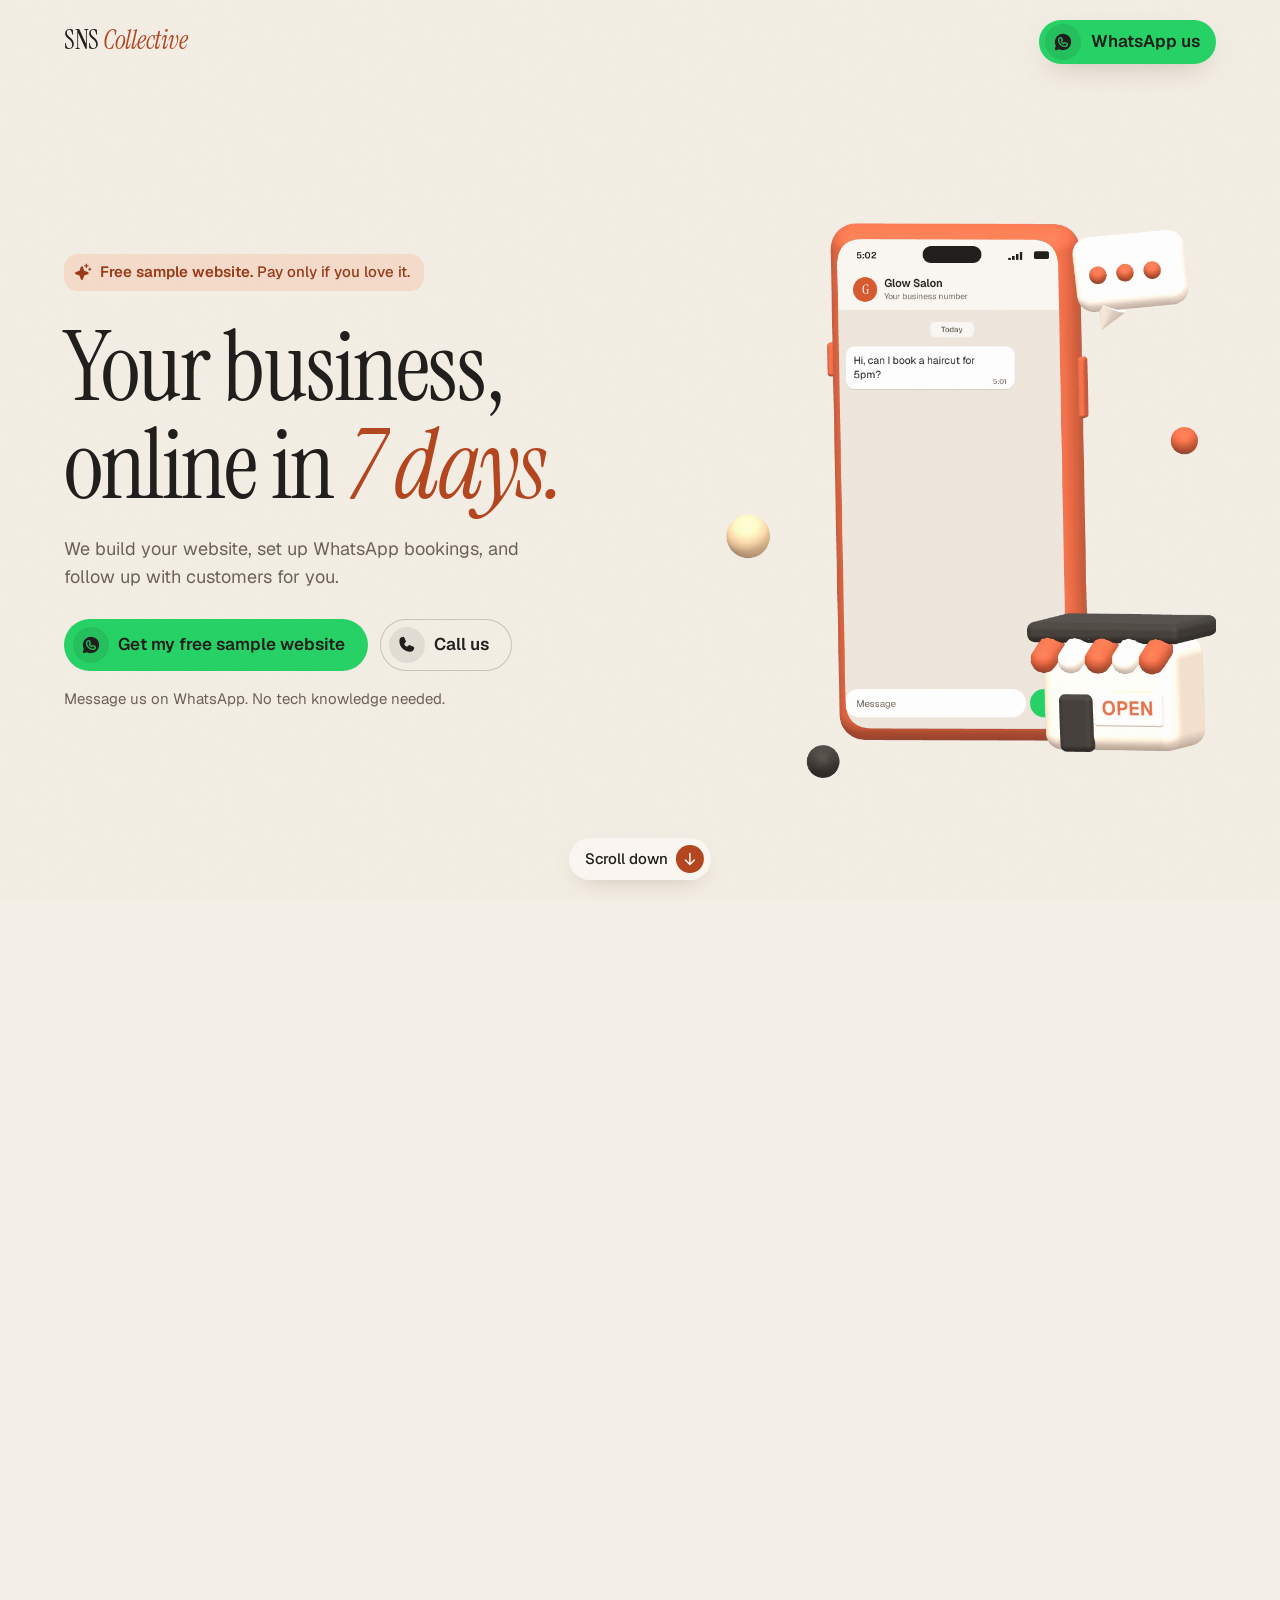
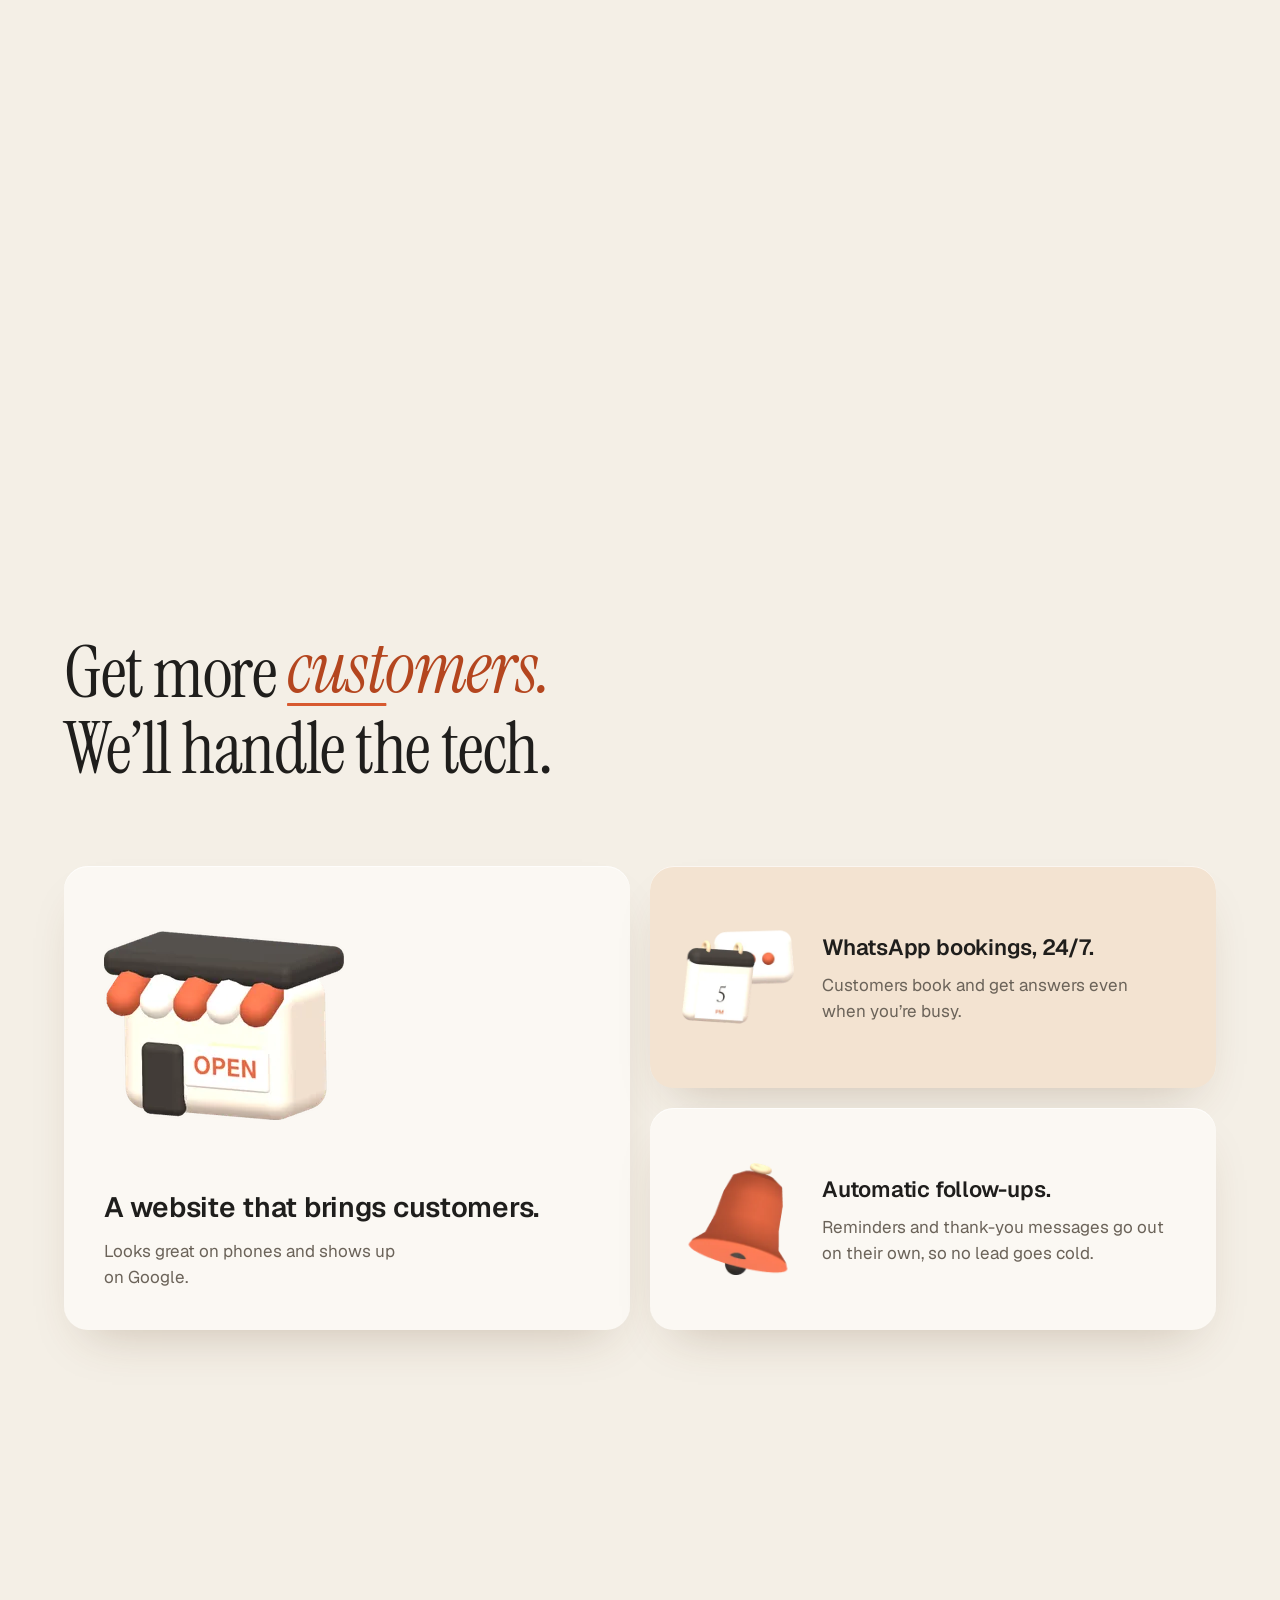
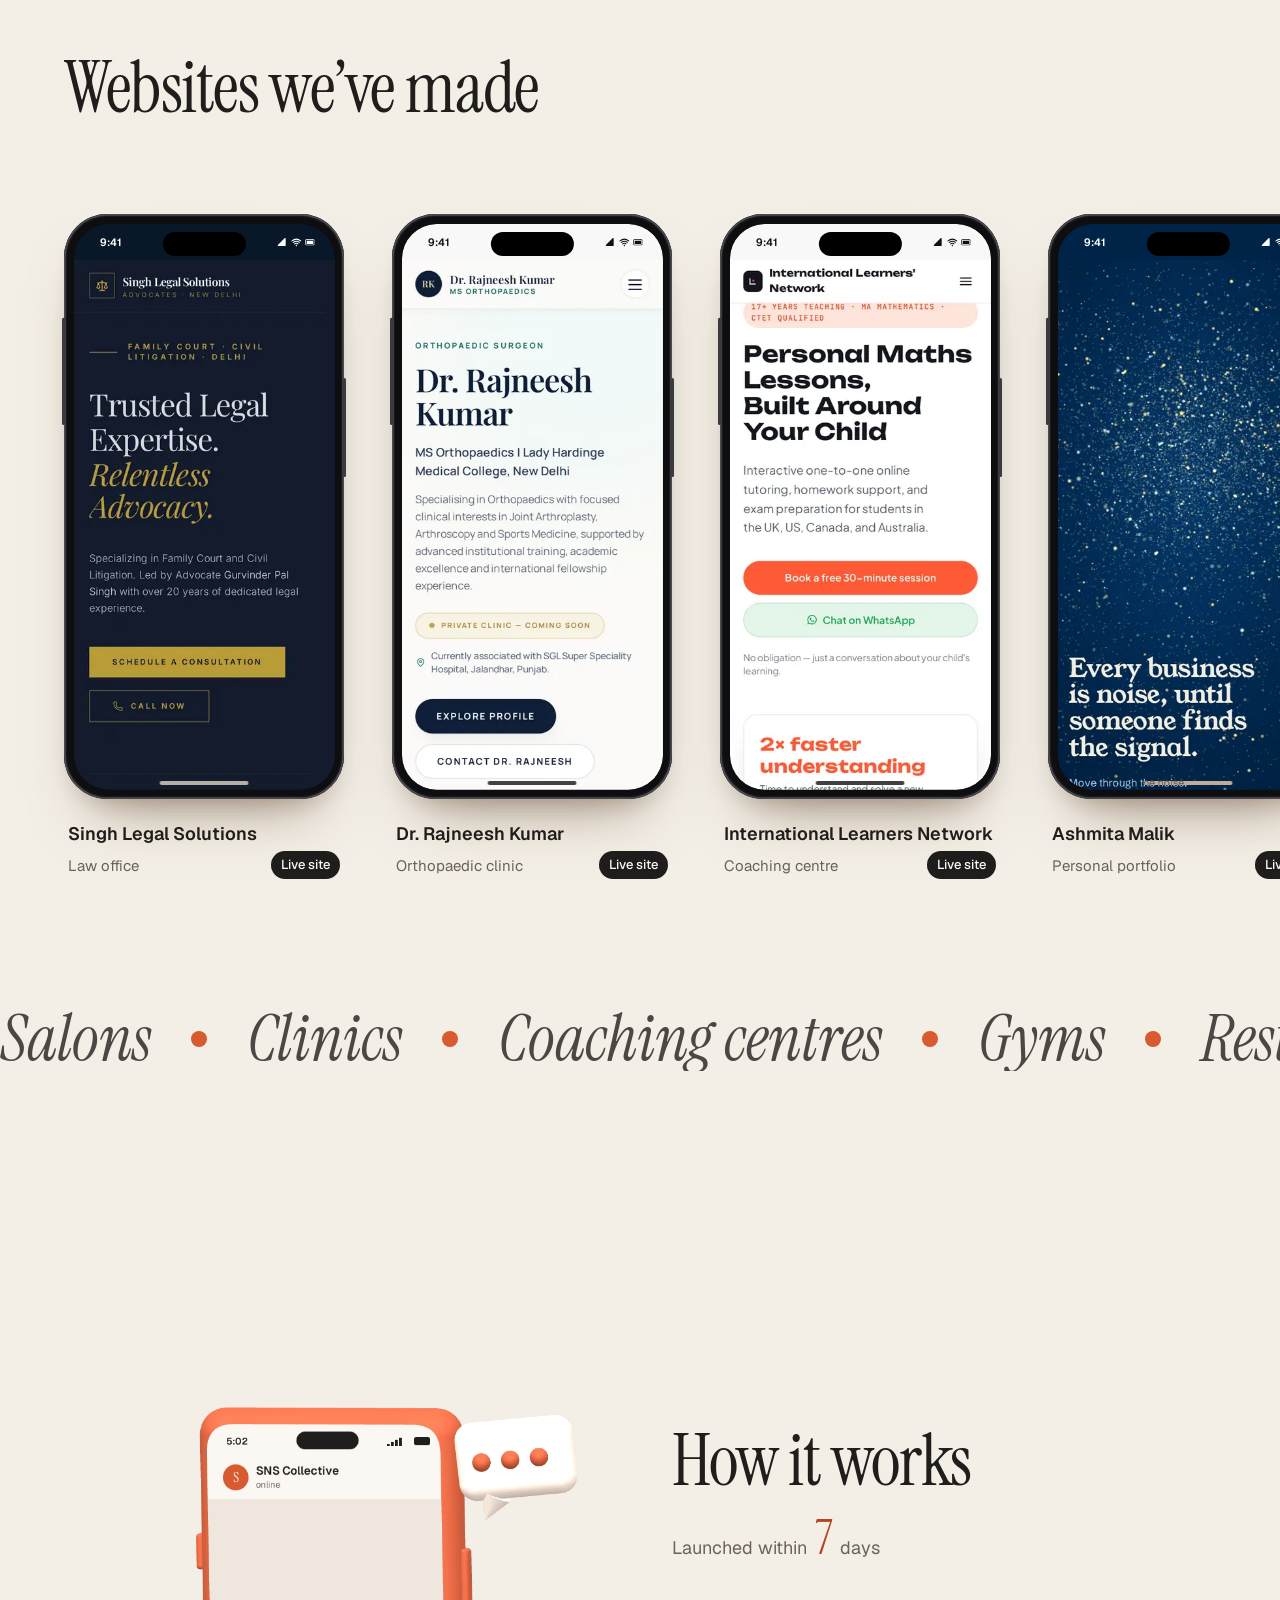
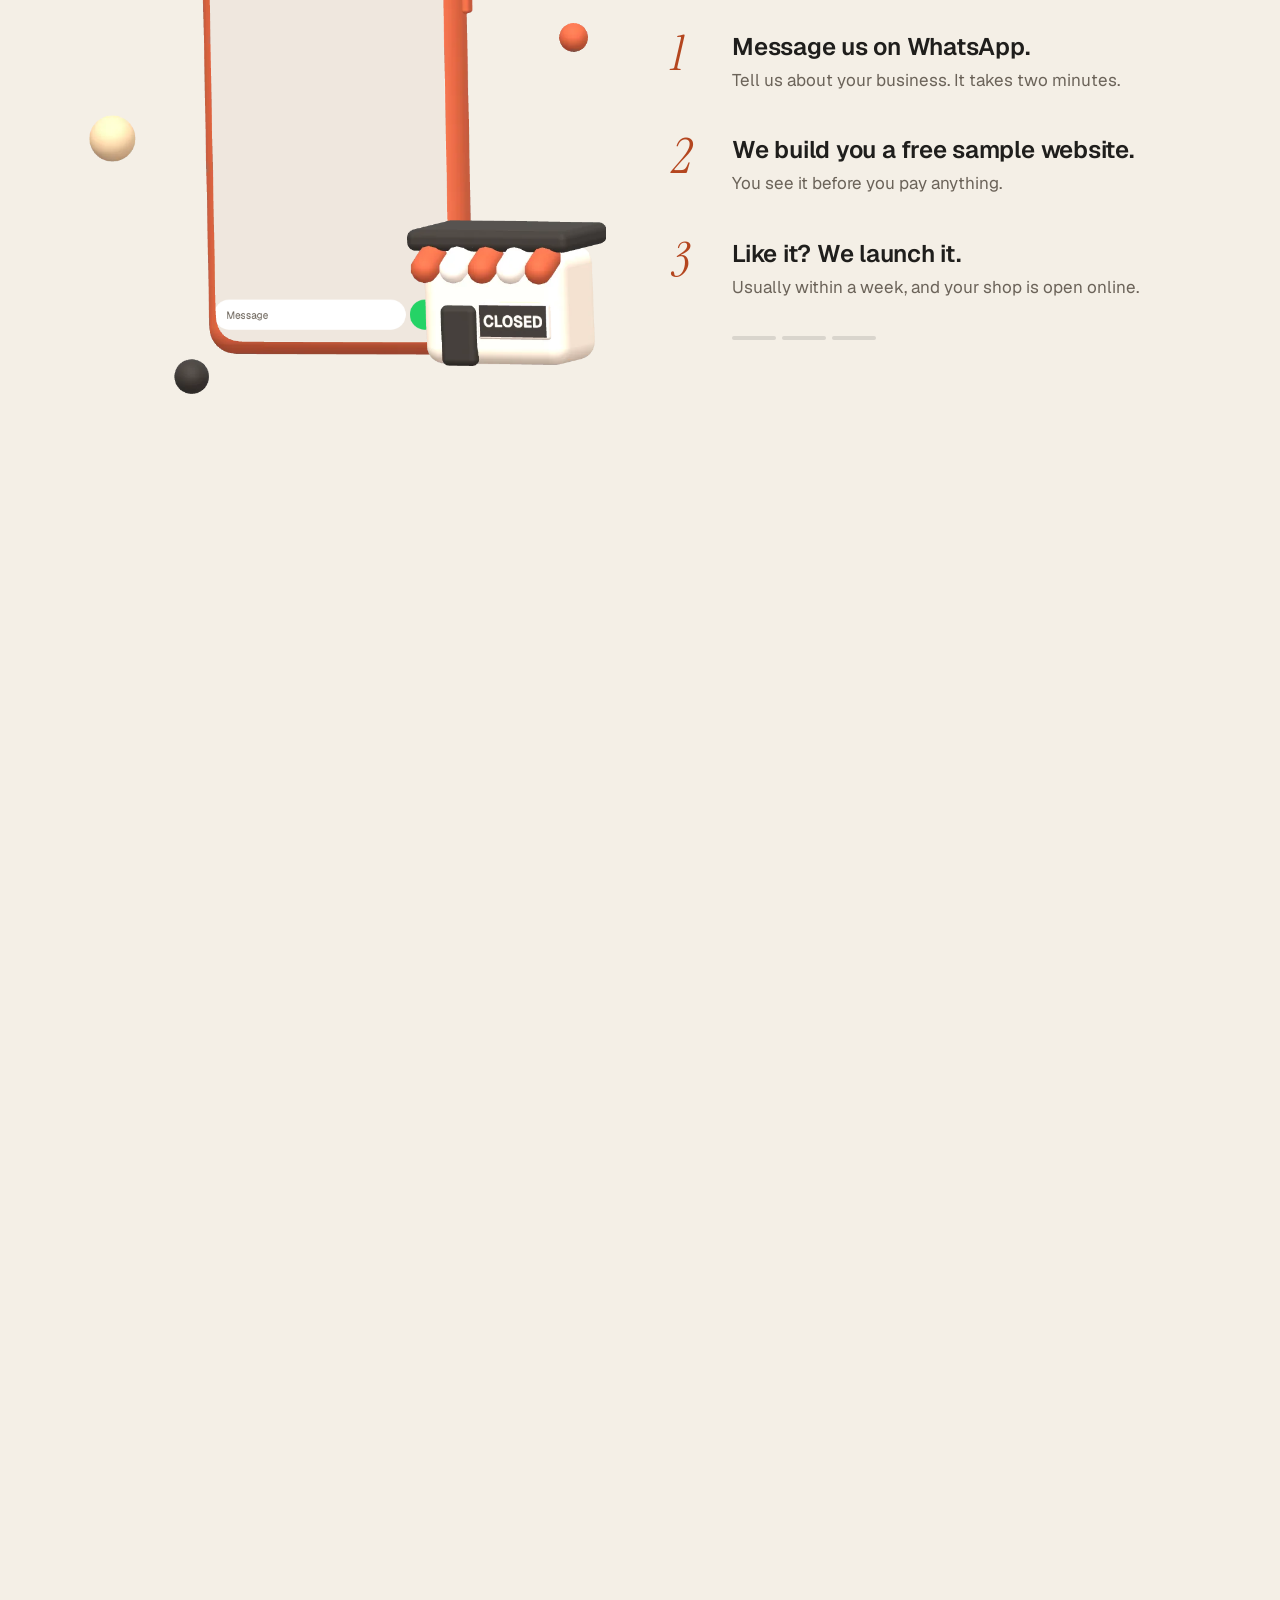
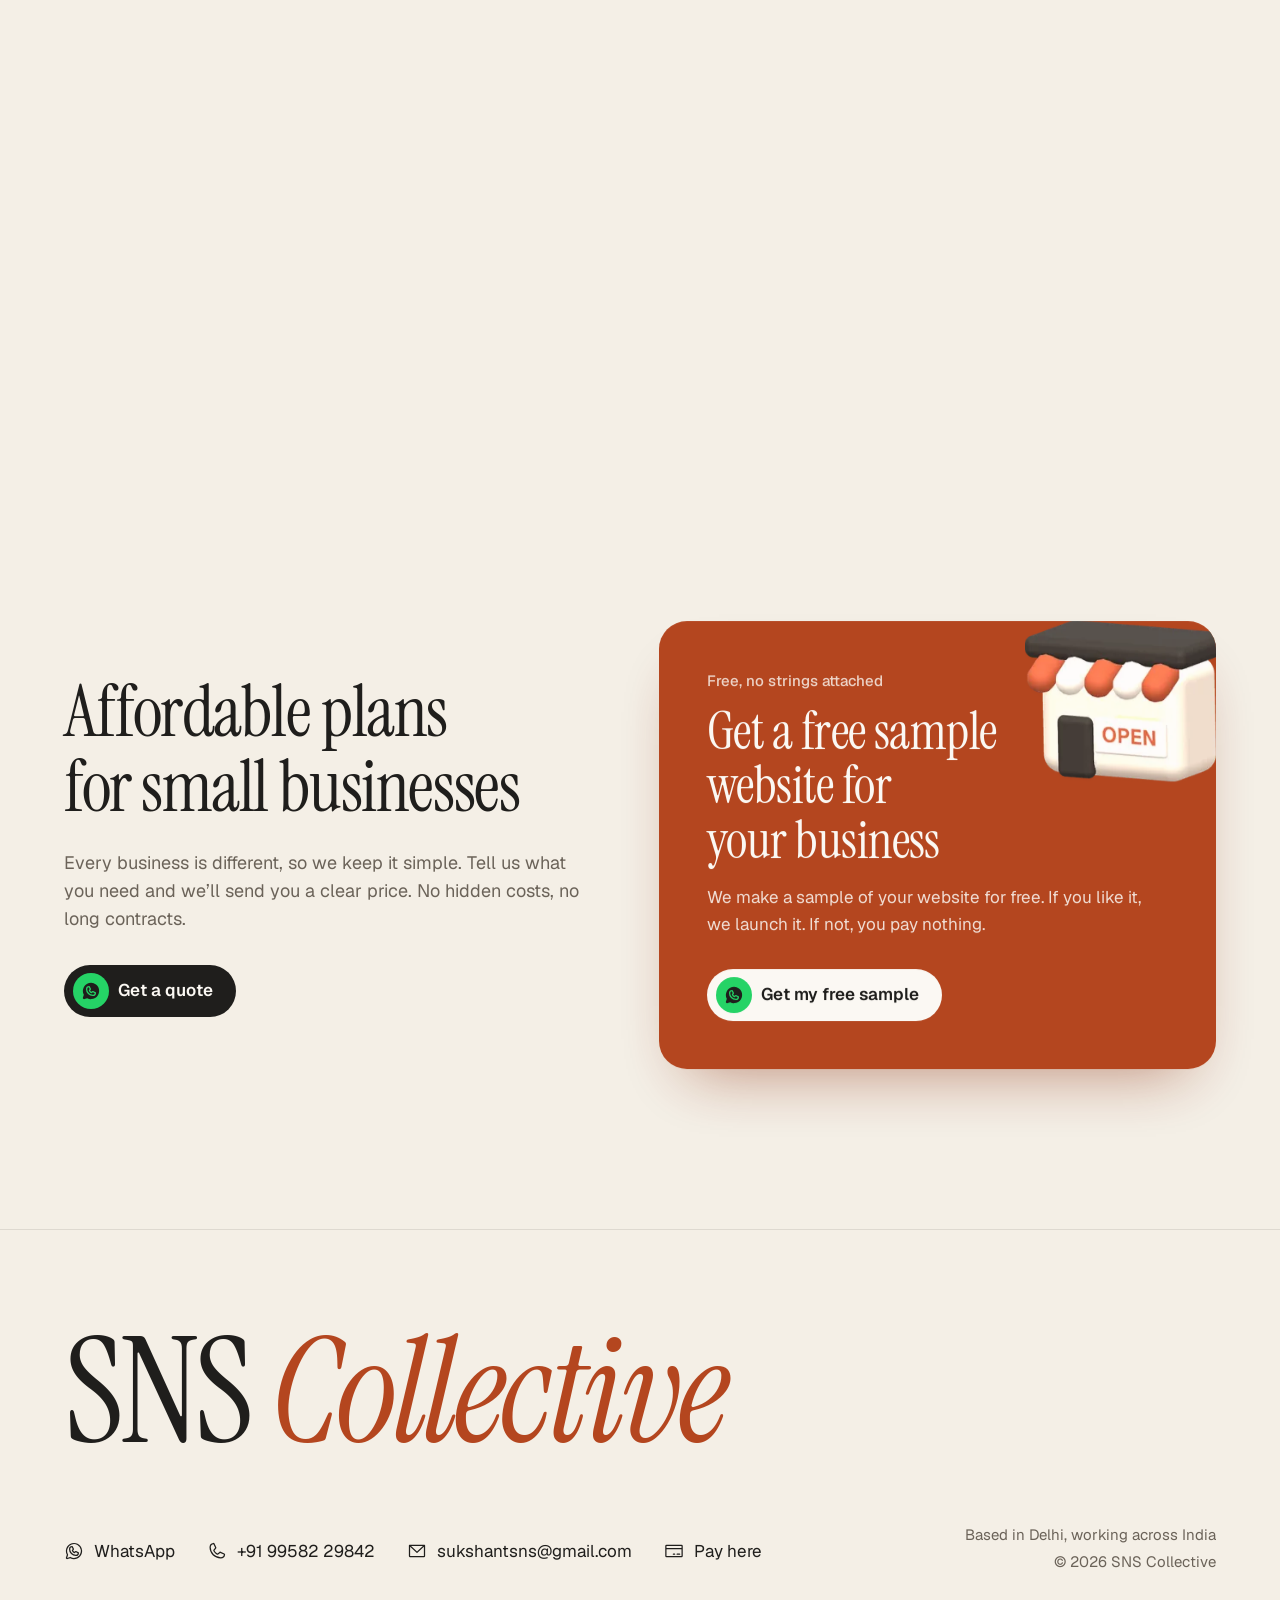
==== commit f7be1458: "Publish site 2026-11-10T15:17Z" ====
--- a/index.html
+++ b/index.html
@@ -3,23 +3,23 @@
   <head>
     <meta charset="UTF-8" />
     <meta name="viewport" content="width=device-width, initial-scale=1, viewport-fit=cover" />
-    <title>SNS Automations | Websites and WhatsApp bookings for local businesses</title>
+    <title>SNS Collective | Websites and WhatsApp bookings for local businesses</title>
     <meta name="description" content="We build your website, set up WhatsApp bookings, and follow up with customers for you. Free sample website. Based in Delhi, working across India." />
     <meta name="theme-color" content="#F4EFE6" />
     <link rel="icon" href="/favicon.svg" type="image/svg+xml" />
     <link rel="apple-touch-icon" href="/apple-touch-icon.png" />
     <link rel="preload" href="/fonts/instrument-serif-latin-400-normal.woff2" as="font" type="font/woff2" crossorigin />
     <link rel="preload" href="/fonts/geist-latin-wght-normal.woff2" as="font" type="font/woff2" crossorigin />
-    <link rel="canonical" href="https://sns-automation-agency.ai.studio/" />
+    <link rel="canonical" href="https://snscollective.ai.studio/" />
     <meta property="og:type" content="website" />
-    <meta property="og:url" content="https://sns-automation-agency.ai.studio/" />
-    <meta property="og:title" content="SNS Automations | Websites and WhatsApp bookings for local businesses" />
+    <meta property="og:url" content="https://snscollective.ai.studio/" />
+    <meta property="og:title" content="SNS Collective | Websites and WhatsApp bookings for local businesses" />
     <meta property="og:description" content="We build your website, set up WhatsApp bookings, and follow up with customers for you. Free sample website." />
-    <meta property="og:image" content="https://sns-automation-agency.ai.studio/og.jpg" />
+    <meta property="og:image" content="https://snscollective.ai.studio/og.jpg" />
     <meta property="og:image:width" content="1200" />
     <meta property="og:image:height" content="630" />
     <meta name="twitter:card" content="summary_large_image" />
-    <script type="application/ld+json">{"@context":"https://schema.org","@type":"LocalBusiness","name":"SNS Automations","url":"https://sns-automation-agency.ai.studio","image":"https://sns-automation-agency.ai.studio/og.jpg","telephone":"+91 99582 29842","email":"sukshantsns@gmail.com","address":{"@type":"PostalAddress","addressLocality":"Delhi","addressCountry":"IN"},"areaServed":"IN","description":"We build your website, set up WhatsApp bookings, and follow up with customers for you. Free sample website."}</script>
+    <script type="application/ld+json">{"@context":"https://schema.org","@type":"LocalBusiness","name":"SNS Collective","url":"https://snscollective.ai.studio","image":"https://snscollective.ai.studio/og.jpg","telephone":"+91 99582 29842","email":"sukshantsns@gmail.com","address":{"@type":"PostalAddress","addressLocality":"Delhi","addressCountry":"IN"},"areaServed":"IN","description":"We build your website, set up WhatsApp bookings, and follow up with customers for you. Free sample website."}</script>
     <script>
       // Device tier, set before first paint. CSS keys off html[data-tier].
       (function () {
@@ -36,10 +36,10 @@
         d.dataset.hover = matchMedia('(hover: hover) and (pointer: fine)').matches ? '1' : '0';
       })();
     </script>
-    <script type="module" crossorigin src="/assets/index-BgYNcSD4.js"></script>
+    <script type="module" crossorigin src="/assets/index-DYnvs_Of.js"></script>
     <link rel="stylesheet" crossorigin href="/assets/index-BnJ9woOC.css">
   </head>
   <body>
-    <div id="root"><link rel="preload" as="image" href="/img/3d/dots.webp" fetchPriority="auto"/><link rel="preload" as="image" href="/img/3d/phone.webp" fetchPriority="high"/><link rel="preload" as="image" href="/img/3d/store.webp" fetchPriority="auto"/><link rel="preload" as="image" href="/img/3d/bubble.webp" fetchPriority="auto"/><link rel="preload" as="image" href="/img/3d/calendar.webp" fetchPriority="auto"/><div class="bg-wash" aria-hidden="true"></div><a href="#main" class="sr-only focus:not-sr-only focus:fixed focus:top-3 focus:left-3 focus:z-50 focus:rounded-full focus:bg-ink focus:px-4 focus:py-2 focus:text-card">Skip to content</a><header class="absolute inset-x-0 top-0 z-20"><nav class="mx-auto flex h-16 max-w-[1200px] items-center justify-between gap-3 px-4 sm:h-20 sm:px-6" aria-label="Main"><a href="#top" translate="no" class="wordmark fade-in min-w-0 font-serif text-[1.45rem] leading-none whitespace-nowrap max-[359px]:text-[1.25rem] sm:text-[1.65rem] tracking-[-0.01em]" aria-label="SNS Automations, home" style="--d:0s">SNS <span class="italic text-accent-deep">Automations</span></a><a href="https://wa.me/919958229842?text=Hi%20SNS%20Automations!%20I&#x27;d%20like%20to%20know%20more%20about%20a%20website%20for%20my%20business." target="_blank" rel="noopener" data-magnetic="true" data-cursor="Chat" class="btn  bg-wa text-ink hover:bg-[#2fe072] nav-wa shrink-0 whitespace-nowrap !min-h-11 !py-1 !pl-1.5 !pr-4 text-[0.9375rem] lg:fixed lg:top-5 lg:right-[max(1.5rem,calc((100vw-1200px)/2+1.5rem))] lg:z-30 lg:shadow-[0_10px_30px_-12px_rgb(92_60_30/0.35)]"><span class="btn-ico bg-ink/10" aria-hidden="true"><svg xmlns="http://www.w3.org/2000/svg" width="20" height="20" fill="currentColor" viewBox="0 0 256 256"><path d="M152.58,145.23l23,11.48A24,24,0,0,1,152,176a72.08,72.08,0,0,1-72-72A24,24,0,0,1,99.29,80.46l11.48,23L101,118a8,8,0,0,0-.73,7.51,56.47,56.47,0,0,0,30.15,30.15A8,8,0,0,0,138,155ZM232,128A104,104,0,0,1,79.12,219.82L45.07,231.17a16,16,0,0,1-20.24-20.24l11.35-34.05A104,104,0,1,1,232,128Zm-40,24a8,8,0,0,0-4.42-7.16l-32-16a8,8,0,0,0-8,.5l-14.69,9.8a40.55,40.55,0,0,1-16-16l9.8-14.69a8,8,0,0,0,.5-8l-16-32A8,8,0,0,0,104,64a40,40,0,0,0-40,40,88.1,88.1,0,0,0,88,88A40,40,0,0,0,192,152Z"></path></svg></span><span>WhatsApp<span class="max-[379px]:hidden"> us</span></span></a></nav></header><main id="main" class="relative z-[1]"><section id="top" class="story relative" data-story="hero" style="--story-h:230svh"><span data-sentinel="true" aria-hidden="true" class="pointer-events-none absolute top-[45svh] h-px w-px"></span><span data-scrolled-sentinel="true" aria-hidden="true" class="pointer-events-none absolute top-8 h-px w-px"></span><div class="stage mx-auto grid max-w-[1200px] grid-cols-1 content-start px-4 pt-24 sm:px-6 lg:grid-cols-[minmax(0,1.08fr)_minmax(0,0.92fr)] lg:content-center lg:items-center lg:gap-10 lg:pt-16"><div class="hero-copy relative z-10 max-w-[38rem]"><p class="fade-in mb-5 inline-flex items-center gap-2 rounded-[14px] bg-[#F5DCCB] py-2 pr-3.5 pl-2.5 text-[0.875rem] leading-snug font-semibold text-[#9A3A18] sm:text-[0.9375rem] lg:mb-7" style="--d:0s"><svg xmlns="http://www.w3.org/2000/svg" width="18" height="18" fill="currentColor" viewBox="0 0 256 256" class="flex-none" aria-hidden="true"><path d="M208,144a15.78,15.78,0,0,1-10.42,14.94L146,178l-19,51.62a15.92,15.92,0,0,1-29.88,0L78,178l-51.62-19a15.92,15.92,0,0,1,0-29.88L78,110l19-51.62a15.92,15.92,0,0,1,29.88,0L146,110l51.62,19A15.78,15.78,0,0,1,208,144ZM152,48h16V64a8,8,0,0,0,16,0V48h16a8,8,0,0,0,0-16H184V16a8,8,0,0,0-16,0V32H152a8,8,0,0,0,0,16Zm88,32h-8V72a8,8,0,0,0-16,0v8h-8a8,8,0,0,0,0,16h8v8a8,8,0,0,0,16,0V96h8a8,8,0,0,0,0-16Z"></path></svg><span class="text-balance">Free sample website. <span class="font-medium">Pay only if you love it.</span></span></p><h1 class="font-serif text-[2.75rem] leading-[1.02] tracking-[-0.02em] sm:text-[3.5rem] lg:text-[5rem] xl:text-[6rem]"><span class="rw"><span class="" style="--i:2">Your</span></span> <span class="rw"><span class="" style="--i:3">business,</span></span> <span class="rw"><span class="" style="--i:4">online</span></span> <span class="rw"><span class="" style="--i:5">in</span></span> <span class="rw"><span class="italic text-accent-deep" style="--i:6">7</span></span> <span class="rw"><span class="italic text-accent-deep" style="--i:7">days.</span></span> </h1><p class="fade-in mt-5 max-w-[30rem] text-[1.0625rem] text-ink-2 sm:text-lg" style="--d:0.45s">We build your website, set up WhatsApp bookings, and follow up with customers for you.</p><div class="fade-in mt-7 flex flex-col gap-2.5 sm:flex-row sm:gap-3" style="--d:0.55s"><a href="https://wa.me/919958229842?text=Hi%20SNS%20Automations!%20I&#x27;d%20like%20a%20free%20sample%20website%20for%20my%20business." target="_blank" rel="noopener" data-magnetic="true" data-cursor="Chat" class="btn  bg-wa text-ink hover:bg-[#2fe072] pulse w-full sm:w-auto"><span class="btn-ico bg-ink/10" aria-hidden="true"><svg xmlns="http://www.w3.org/2000/svg" width="20" height="20" fill="currentColor" viewBox="0 0 256 256"><path d="M152.58,145.23l23,11.48A24,24,0,0,1,152,176a72.08,72.08,0,0,1-72-72A24,24,0,0,1,99.29,80.46l11.48,23L101,118a8,8,0,0,0-.73,7.51,56.47,56.47,0,0,0,30.15,30.15A8,8,0,0,0,138,155ZM232,128A104,104,0,0,1,79.12,219.82L45.07,231.17a16,16,0,0,1-20.24-20.24l11.35-34.05A104,104,0,1,1,232,128Zm-40,24a8,8,0,0,0-4.42-7.16l-32-16a8,8,0,0,0-8,.5l-14.69,9.8a40.55,40.55,0,0,1-16-16l9.8-14.69a8,8,0,0,0,.5-8l-16-32A8,8,0,0,0,104,64a40,40,0,0,0-40,40,88.1,88.1,0,0,0,88,88A40,40,0,0,0,192,152Z"></path></svg></span>Get my free sample website</a><a href="tel:+919958229842" data-magnetic="true" data-cursor="Call" class="btn  text-ink ring-1 ring-ink/20 ring-inset hover:bg-ink/5 w-full sm:w-auto"><span class="btn-ico bg-ink/8" aria-hidden="true"><svg xmlns="http://www.w3.org/2000/svg" width="19" height="19" fill="currentColor" viewBox="0 0 256 256"><path d="M231.88,175.08A56.26,56.26,0,0,1,176,224C96.6,224,32,159.4,32,80A56.26,56.26,0,0,1,80.92,24.12a16,16,0,0,1,16.62,9.52l21.12,47.15,0,.12A16,16,0,0,1,117.39,96c-.18.27-.37.52-.57.77L96,121.45c7.49,15.22,23.41,31,38.83,38.51l24.34-20.71a8.12,8.12,0,0,1,.75-.56,16,16,0,0,1,15.17-1.4l.13.06,47.11,21.11A16,16,0,0,1,231.88,175.08Z"></path></svg></span>Call us</a></div><p class="fade-in mt-4 text-[0.9375rem] text-ink-2" style="--d:0.65s">Message us on WhatsApp. No tech knowledge needed.</p></div><p class="scroll-hint" aria-hidden="true"><span class="scroll-hint-in">Scroll down<span class="scroll-hint-arrow"><svg xmlns="http://www.w3.org/2000/svg" width="16" height="16" fill="currentColor" viewBox="0 0 256 256"><path d="M208.49,152.49l-72,72a12,12,0,0,1-17,0l-72-72a12,12,0,0,1,17-17L116,187V40a12,12,0,0,1,24,0V187l51.51-51.52a12,12,0,0,1,17,17Z"></path></svg></span></span></p><div class="hero-slot-wrap relative mt-8 flex justify-center lg:mt-0"><div class="slot w-[min(100%,26rem)] lg:w-[min(100%,calc(78svh*0.75))]" data-slot="hero"><div class="phone-2d absolute inset-0" data-phone2d="hero"><img src="/img/3d/dots.webp" width="831" height="617" alt="" data-layer="dots" class="absolute max-w-none select-none" style="left:4.333%;top:42%;width:92.333%;height:51.417%" decoding="async" fetchPriority="auto"/><canvas data-screen="hero" width="360" height="757" class="screen-mask absolute" style="left:26%;top:14.333%;width:45%;height:71.917%;background:#EFE7DE"></canvas><img src="/img/3d/phone.webp" width="462" height="912" alt="" data-layer="phone" class="absolute max-w-none select-none" style="left:24%;top:12%;width:51.333%;height:76%" decoding="async" fetchPriority="high"/><img src="/img/3d/store.webp" width="332" height="244" alt="" data-layer="store" class="absolute max-w-none select-none" style="left:63.111%;top:69.25%;width:36.889%;height:20.333%" decoding="async" fetchPriority="auto"/><img src="/img/3d/bubble.webp" width="206" height="176" alt="" data-layer="bubble" class="absolute max-w-none select-none" style="left:71.889%;top:13%;width:22.889%;height:14.667%" decoding="async" fetchPriority="auto"/><img src="/img/3d/calendar.webp" width="250" height="280" alt="" data-layer="calendar" class="absolute max-w-none select-none" style="left:0.222%;top:10.167%;width:27.778%;height:23.333%" decoding="async" fetchPriority="auto"/></div></div></div></div></section><section id="what-we-do" data-wash="true" class="mx-auto max-w-[1200px] px-4 pt-10 pb-24 sm:px-6 lg:py-40"><h2 data-cycle="true" aria-label="Get more customers, bookings and reviews. We’ll handle the tech." class="font-serif text-[2.5rem] leading-[1.05] tracking-[-0.02em] sm:text-[3.5rem] lg:text-[4.5rem]"><span aria-hidden="true">Get more<!-- --> <span class="cycle relative inline-block h-[1.12em] overflow-clip align-bottom italic text-accent-deep"><span class="cycle-track flex flex-col"><span class="block h-[1.12em]">customers.</span><span class="block h-[1.12em]">bookings.</span><span class="block h-[1.12em]">reviews.</span></span><span class="cycle-line absolute inset-x-0 bottom-[0.06em] h-[3px] origin-left rounded-full bg-accent"></span></span><br/>We’ll handle the tech.</span></h2><ul class="mt-14 grid gap-4 lg:mt-20 lg:grid-cols-2 lg:grid-rows-2 lg:gap-5"><li data-card="true" class="flex rounded-[24px] p-6 shadow-[var(--shadow-clay)] sm:p-8 flex-col justify-between gap-10 bg-card lg:row-span-2 lg:p-10"><img src="/img/3d/icon-web.webp" alt="" width="240" height="240" loading="lazy" decoding="async" data-pop="true" class="flex-none size-36 sm:size-48 lg:size-60"/><div><h3 class="font-semibold tracking-[-0.01em] text-[1.5rem] sm:text-[1.75rem]">A website that brings customers.</h3><p class="mt-2 max-w-[32ch] text-ink-2">Looks great on phones and shows up on Google.</p></div></li><li data-card="true" class="flex rounded-[24px] p-6 shadow-[var(--shadow-clay)] sm:p-8 items-center gap-5 sm:gap-7 bg-[#F3E3D1]"><img src="/img/3d/icon-chat.webp" alt="" width="240" height="240" loading="lazy" decoding="async" data-pop="true" class="flex-none size-24 sm:size-28"/><div><h3 class="font-semibold tracking-[-0.01em] text-[1.375rem]">WhatsApp bookings, 24/7.</h3><p class="mt-2 max-w-[32ch] text-ink-2">Customers book and get answers even when you’re busy.</p></div></li><li data-card="true" class="flex rounded-[24px] p-6 shadow-[var(--shadow-clay)] sm:p-8 items-center gap-5 sm:gap-7 bg-card"><img src="/img/3d/icon-follow.webp" alt="" width="240" height="240" loading="lazy" decoding="async" data-pop="true" class="flex-none size-24 sm:size-28"/><div><h3 class="font-semibold tracking-[-0.01em] text-[1.375rem]">Automatic follow-ups.</h3><p class="mt-2 max-w-[32ch] text-ink-2">Reminders and thank-you messages go out on their own, so no lead goes cold.</p></div></li></ul></section><section id="work" class="py-24 lg:py-40"><div class="mx-auto max-w-[1200px] px-4 sm:px-6"><h2 data-split="true" class="max-w-[16ch] font-serif text-[2.5rem] leading-[1.05] tracking-[-0.02em] sm:text-[3.5rem] lg:text-[4.5rem]">Websites we’ve made</h2></div><ul data-carousel="true" aria-label="Websites we have made" class="work-row mt-12 flex snap-x snap-mandatory gap-5 overflow-x-auto pt-2 pb-8 [scrollbar-width:none] sm:gap-8 lg:mt-20 lg:gap-12 [&amp;::-webkit-scrollbar]:hidden"><li data-work="true" class="w-[62vw] max-w-[16rem] flex-none snap-center sm:w-[15rem] lg:w-[17.5rem] lg:max-w-none"><a href="https://singhlegalsolutions.netlify.app/" target="_blank" rel="noopener" data-cursor="View" class="group block rounded-[20px]"><div data-tilt="true" class="transition-transform duration-500 ease-[var(--ease-out)] group-hover:-translate-y-1.5"><div class="iphone-wrap"><div class="iphone"><div class="iphone-screen" style="--bar:#081828;--ink:#fff;--dur:76.87024647887324s"><img src="/img/work/singhlegal.webp" alt="Singh Legal Solutions website on a phone" width="400" height="3333" loading="lazy" decoding="async" class="iphone-site"/><div class="iphone-status" aria-hidden="true"><span>9:41</span><span class="flex items-center gap-[1.2cqw]"><svg xmlns="http://www.w3.org/2000/svg" width="1em" height="1em" fill="currentColor" viewBox="0 0 256 256"><path d="M208,40V200a16,16,0,0,1-16,16H32A16,16,0,0,1,20.7,188.68l160-160A16,16,0,0,1,208,40Z"></path></svg><svg xmlns="http://www.w3.org/2000/svg" width="1em" height="1em" fill="currentColor" viewBox="0 0 256 256"><path d="M144,204a16,16,0,1,1-16-16A16,16,0,0,1,144,204ZM239.61,83.91a176,176,0,0,0-223.22,0,12,12,0,1,0,15.23,18.55,152,152,0,0,1,192.76,0,12,12,0,1,0,15.23-18.55Zm-32.16,35.73a128,128,0,0,0-158.9,0,12,12,0,0,0,14.9,18.81,104,104,0,0,1,129.1,0,12,12,0,0,0,14.9-18.81ZM175.07,155.3a80.05,80.05,0,0,0-94.14,0,12,12,0,0,0,14.14,19.4,56,56,0,0,1,65.86,0,12,12,0,1,0,14.14-19.4Z"></path></svg><svg xmlns="http://www.w3.org/2000/svg" width="1em" height="1em" fill="currentColor" viewBox="0 0 256 256"><path d="M200,56H32A24,24,0,0,0,8,80v96a24,24,0,0,0,24,24H200a24,24,0,0,0,24-24V80A24,24,0,0,0,200,56Zm8,120a8,8,0,0,1-8,8H32a8,8,0,0,1-8-8V80a8,8,0,0,1,8-8H200a8,8,0,0,1,8,8ZM192,96v64a8,8,0,0,1-8,8H48a8,8,0,0,1-8-8V96a8,8,0,0,1,8-8H184A8,8,0,0,1,192,96Zm64,0v64a8,8,0,0,1-16,0V96a8,8,0,0,1,16,0Z"></path></svg></span></div><div class="iphone-island" aria-hidden="true"></div><div class="iphone-home" aria-hidden="true"></div></div></div></div></div><h3 class="mt-6 px-1 text-[1.125rem] font-semibold leading-tight">Singh Legal Solutions</h3><div class="mt-1.5 flex items-center justify-between gap-3 px-1"><p class="text-[0.9375rem] text-ink-2">Law office</p><span class="flex-none rounded-full px-2.5 py-1 text-[0.8125rem] font-medium bg-ink text-card">Live site</span></div></a></li><li data-work="true" class="w-[62vw] max-w-[16rem] flex-none snap-center sm:w-[15rem] lg:w-[17.5rem] lg:max-w-none"><a href="https://dr-rajneesh-kumar-ms-orthopaedics.netlify.app/" target="_blank" rel="noopener" data-cursor="View" class="group block rounded-[20px]"><div data-tilt="true" class="transition-transform duration-500 ease-[var(--ease-out)] group-hover:-translate-y-1.5"><div class="iphone-wrap"><div class="iphone"><div class="iphone-screen" style="--bar:#f8f8f8;--ink:#111;--dur:80.0068661971831s"><img src="/img/work/rajneesh-ortho.webp" alt="Dr. Rajneesh Kumar website on a phone" width="400" height="3469" loading="lazy" decoding="async" class="iphone-site"/><div class="iphone-status" aria-hidden="true"><span>9:41</span><span class="flex items-center gap-[1.2cqw]"><svg xmlns="http://www.w3.org/2000/svg" width="1em" height="1em" fill="currentColor" viewBox="0 0 256 256"><path d="M208,40V200a16,16,0,0,1-16,16H32A16,16,0,0,1,20.7,188.68l160-160A16,16,0,0,1,208,40Z"></path></svg><svg xmlns="http://www.w3.org/2000/svg" width="1em" height="1em" fill="currentColor" viewBox="0 0 256 256"><path d="M144,204a16,16,0,1,1-16-16A16,16,0,0,1,144,204ZM239.61,83.91a176,176,0,0,0-223.22,0,12,12,0,1,0,15.23,18.55,152,152,0,0,1,192.76,0,12,12,0,1,0,15.23-18.55Zm-32.16,35.73a128,128,0,0,0-158.9,0,12,12,0,0,0,14.9,18.81,104,104,0,0,1,129.1,0,12,12,0,0,0,14.9-18.81ZM175.07,155.3a80.05,80.05,0,0,0-94.14,0,12,12,0,0,0,14.14,19.4,56,56,0,0,1,65.86,0,12,12,0,1,0,14.14-19.4Z"></path></svg><svg xmlns="http://www.w3.org/2000/svg" width="1em" height="1em" fill="currentColor" viewBox="0 0 256 256"><path d="M200,56H32A24,24,0,0,0,8,80v96a24,24,0,0,0,24,24H200a24,24,0,0,0,24-24V80A24,24,0,0,0,200,56Zm8,120a8,8,0,0,1-8,8H32a8,8,0,0,1-8-8V80a8,8,0,0,1,8-8H200a8,8,0,0,1,8,8ZM192,96v64a8,8,0,0,1-8,8H48a8,8,0,0,1-8-8V96a8,8,0,0,1,8-8H184A8,8,0,0,1,192,96Zm64,0v64a8,8,0,0,1-16,0V96a8,8,0,0,1,16,0Z"></path></svg></span></div><div class="iphone-island" aria-hidden="true"></div><div class="iphone-home" aria-hidden="true"></div></div></div></div></div><h3 class="mt-6 px-1 text-[1.125rem] font-semibold leading-tight">Dr. Rajneesh Kumar</h3><div class="mt-1.5 flex items-center justify-between gap-3 px-1"><p class="text-[0.9375rem] text-ink-2">Orthopaedic clinic</p><span class="flex-none rounded-full px-2.5 py-1 text-[0.8125rem] font-medium bg-ink text-card">Live site</span></div></a></li><li data-work="true" class="w-[62vw] max-w-[16rem] flex-none snap-center sm:w-[15rem] lg:w-[17.5rem] lg:max-w-none"><a href="https://internationallearnersnetwork.netlify.app/" target="_blank" rel="noopener" data-cursor="View" class="group block rounded-[20px]"><div data-tilt="true" class="transition-transform duration-500 ease-[var(--ease-out)] group-hover:-translate-y-1.5"><div class="iphone-wrap"><div class="iphone"><div class="iphone-screen" style="--bar:#f8f8f8;--ink:#111;--dur:80.0068661971831s"><img src="/img/work/learners-network.webp" alt="International Learners Network website on a phone" width="400" height="3469" loading="lazy" decoding="async" class="iphone-site"/><div class="iphone-status" aria-hidden="true"><span>9:41</span><span class="flex items-center gap-[1.2cqw]"><svg xmlns="http://www.w3.org/2000/svg" width="1em" height="1em" fill="currentColor" viewBox="0 0 256 256"><path d="M208,40V200a16,16,0,0,1-16,16H32A16,16,0,0,1,20.7,188.68l160-160A16,16,0,0,1,208,40Z"></path></svg><svg xmlns="http://www.w3.org/2000/svg" width="1em" height="1em" fill="currentColor" viewBox="0 0 256 256"><path d="M144,204a16,16,0,1,1-16-16A16,16,0,0,1,144,204ZM239.61,83.91a176,176,0,0,0-223.22,0,12,12,0,1,0,15.23,18.55,152,152,0,0,1,192.76,0,12,12,0,1,0,15.23-18.55Zm-32.16,35.73a128,128,0,0,0-158.9,0,12,12,0,0,0,14.9,18.81,104,104,0,0,1,129.1,0,12,12,0,0,0,14.9-18.81ZM175.07,155.3a80.05,80.05,0,0,0-94.14,0,12,12,0,0,0,14.14,19.4,56,56,0,0,1,65.86,0,12,12,0,1,0,14.14-19.4Z"></path></svg><svg xmlns="http://www.w3.org/2000/svg" width="1em" height="1em" fill="currentColor" viewBox="0 0 256 256"><path d="M200,56H32A24,24,0,0,0,8,80v96a24,24,0,0,0,24,24H200a24,24,0,0,0,24-24V80A24,24,0,0,0,200,56Zm8,120a8,8,0,0,1-8,8H32a8,8,0,0,1-8-8V80a8,8,0,0,1,8-8H200a8,8,0,0,1,8,8ZM192,96v64a8,8,0,0,1-8,8H48a8,8,0,0,1-8-8V96a8,8,0,0,1,8-8H184A8,8,0,0,1,192,96Zm64,0v64a8,8,0,0,1-16,0V96a8,8,0,0,1,16,0Z"></path></svg></span></div><div class="iphone-island" aria-hidden="true"></div><div class="iphone-home" aria-hidden="true"></div></div></div></div></div><h3 class="mt-6 px-1 text-[1.125rem] font-semibold leading-tight">International Learners Network</h3><div class="mt-1.5 flex items-center justify-between gap-3 px-1"><p class="text-[0.9375rem] text-ink-2">Coaching centre</p><span class="flex-none rounded-full px-2.5 py-1 text-[0.8125rem] font-medium bg-ink text-card">Live site</span></div></a></li><li data-work="true" class="w-[62vw] max-w-[16rem] flex-none snap-center sm:w-[15rem] lg:w-[17.5rem] lg:max-w-none"><a href="https://ashmitamalik.vercel.app/" target="_blank" rel="noopener" data-cursor="View" class="group block rounded-[20px]"><div data-tilt="true" class="transition-transform duration-500 ease-[var(--ease-out)] group-hover:-translate-y-1.5"><div class="iphone-wrap"><div class="iphone"><div class="iphone-screen" style="--bar:#002448;--ink:#fff;--dur:99.97975352112675s"><img src="/img/work/ashmita-malik.webp" alt="Ashmita Malik website on a phone" width="400" height="4335" loading="lazy" decoding="async" class="iphone-site"/><div class="iphone-status" aria-hidden="true"><span>9:41</span><span class="flex items-center gap-[1.2cqw]"><svg xmlns="http://www.w3.org/2000/svg" width="1em" height="1em" fill="currentColor" viewBox="0 0 256 256"><path d="M208,40V200a16,16,0,0,1-16,16H32A16,16,0,0,1,20.7,188.68l160-160A16,16,0,0,1,208,40Z"></path></svg><svg xmlns="http://www.w3.org/2000/svg" width="1em" height="1em" fill="currentColor" viewBox="0 0 256 256"><path d="M144,204a16,16,0,1,1-16-16A16,16,0,0,1,144,204ZM239.61,83.91a176,176,0,0,0-223.22,0,12,12,0,1,0,15.23,18.55,152,152,0,0,1,192.76,0,12,12,0,1,0,15.23-18.55Zm-32.16,35.73a128,128,0,0,0-158.9,0,12,12,0,0,0,14.9,18.81,104,104,0,0,1,129.1,0,12,12,0,0,0,14.9-18.81ZM175.07,155.3a80.05,80.05,0,0,0-94.14,0,12,12,0,0,0,14.14,19.4,56,56,0,0,1,65.86,0,12,12,0,1,0,14.14-19.4Z"></path></svg><svg xmlns="http://www.w3.org/2000/svg" width="1em" height="1em" fill="currentColor" viewBox="0 0 256 256"><path d="M200,56H32A24,24,0,0,0,8,80v96a24,24,0,0,0,24,24H200a24,24,0,0,0,24-24V80A24,24,0,0,0,200,56Zm8,120a8,8,0,0,1-8,8H32a8,8,0,0,1-8-8V80a8,8,0,0,1,8-8H200a8,8,0,0,1,8,8ZM192,96v64a8,8,0,0,1-8,8H48a8,8,0,0,1-8-8V96a8,8,0,0,1,8-8H184A8,8,0,0,1,192,96Zm64,0v64a8,8,0,0,1-16,0V96a8,8,0,0,1,16,0Z"></path></svg></span></div><div class="iphone-island" aria-hidden="true"></div><div class="iphone-home" aria-hidden="true"></div></div></div></div></div><h3 class="mt-6 px-1 text-[1.125rem] font-semibold leading-tight">Ashmita Malik</h3><div class="mt-1.5 flex items-center justify-between gap-3 px-1"><p class="text-[0.9375rem] text-ink-2">Personal portfolio</p><span class="flex-none rounded-full px-2.5 py-1 text-[0.8125rem] font-medium bg-ink text-card">Live site</span></div></a></li></ul><div data-dots="true" class="flex justify-center gap-1"></div><div class="mt-16 overflow-hidden lg:mt-24"><p class="sr-only">We work with salons, clinics, coaching centres, gyms, restaurants, shops, bakeries and tailors.</p><div class="marquee-track flex w-max" aria-hidden="true"><div class="flex items-center"><span class="flex items-center font-serif text-[2.5rem] italic leading-none text-ink/80 lg:text-[4rem]">Salons<span class="mx-6 inline-block size-3 rounded-full bg-accent lg:mx-10 lg:size-4"></span></span><span class="flex items-center font-serif text-[2.5rem] italic leading-none text-ink/80 lg:text-[4rem]">Clinics<span class="mx-6 inline-block size-3 rounded-full bg-accent lg:mx-10 lg:size-4"></span></span><span class="flex items-center font-serif text-[2.5rem] italic leading-none text-ink/80 lg:text-[4rem]">Coaching centres<span class="mx-6 inline-block size-3 rounded-full bg-accent lg:mx-10 lg:size-4"></span></span><span class="flex items-center font-serif text-[2.5rem] italic leading-none text-ink/80 lg:text-[4rem]">Gyms<span class="mx-6 inline-block size-3 rounded-full bg-accent lg:mx-10 lg:size-4"></span></span><span class="flex items-center font-serif text-[2.5rem] italic leading-none text-ink/80 lg:text-[4rem]">Restaurants<span class="mx-6 inline-block size-3 rounded-full bg-accent lg:mx-10 lg:size-4"></span></span><span class="flex items-center font-serif text-[2.5rem] italic leading-none text-ink/80 lg:text-[4rem]">Shops<span class="mx-6 inline-block size-3 rounded-full bg-accent lg:mx-10 lg:size-4"></span></span><span class="flex items-center font-serif text-[2.5rem] italic leading-none text-ink/80 lg:text-[4rem]">Bakeries<span class="mx-6 inline-block size-3 rounded-full bg-accent lg:mx-10 lg:size-4"></span></span><span class="flex items-center font-serif text-[2.5rem] italic leading-none text-ink/80 lg:text-[4rem]">Tailors<span class="mx-6 inline-block size-3 rounded-full bg-accent lg:mx-10 lg:size-4"></span></span></div><div class="flex items-center"><span class="flex items-center font-serif text-[2.5rem] italic leading-none text-ink/80 lg:text-[4rem]">Salons<span class="mx-6 inline-block size-3 rounded-full bg-accent lg:mx-10 lg:size-4"></span></span><span class="flex items-center font-serif text-[2.5rem] italic leading-none text-ink/80 lg:text-[4rem]">Clinics<span class="mx-6 inline-block size-3 rounded-full bg-accent lg:mx-10 lg:size-4"></span></span><span class="flex items-center font-serif text-[2.5rem] italic leading-none text-ink/80 lg:text-[4rem]">Coaching centres<span class="mx-6 inline-block size-3 rounded-full bg-accent lg:mx-10 lg:size-4"></span></span><span class="flex items-center font-serif text-[2.5rem] italic leading-none text-ink/80 lg:text-[4rem]">Gyms<span class="mx-6 inline-block size-3 rounded-full bg-accent lg:mx-10 lg:size-4"></span></span><span class="flex items-center font-serif text-[2.5rem] italic leading-none text-ink/80 lg:text-[4rem]">Restaurants<span class="mx-6 inline-block size-3 rounded-full bg-accent lg:mx-10 lg:size-4"></span></span><span class="flex items-center font-serif text-[2.5rem] italic leading-none text-ink/80 lg:text-[4rem]">Shops<span class="mx-6 inline-block size-3 rounded-full bg-accent lg:mx-10 lg:size-4"></span></span><span class="flex items-center font-serif text-[2.5rem] italic leading-none text-ink/80 lg:text-[4rem]">Bakeries<span class="mx-6 inline-block size-3 rounded-full bg-accent lg:mx-10 lg:size-4"></span></span><span class="flex items-center font-serif text-[2.5rem] italic leading-none text-ink/80 lg:text-[4rem]">Tailors<span class="mx-6 inline-block size-3 rounded-full bg-accent lg:mx-10 lg:size-4"></span></span></div></div></div></section><section id="how" data-story="how" data-wash="true" class="story" style="--story-h:270svh"><div class="stage mx-auto grid max-w-[1200px] grid-cols-1 content-start gap-6 px-4 pt-20 pb-10 sm:px-6 lg:grid-cols-2 lg:content-center lg:items-center lg:gap-16 lg:py-0"><div class="how-copy"><h2 data-split="true" class="font-serif text-[2.5rem] leading-[1.05] tracking-[-0.02em] sm:text-[3.5rem] lg:text-[4.5rem]">How it works</h2><p class="launch mt-2 flex items-baseline gap-2 text-[1.0625rem] text-ink-2 lg:mt-4 lg:text-lg">Launched within<span data-count="true" class="font-serif text-[2.25rem] leading-none text-accent-deep tabular-nums lg:text-[3rem]">7</span>days</p><ol class="how-steps mt-6 lg:mt-12"><li data-step="0" class="how-step flex gap-4 py-3 lg:gap-6 lg:py-5"><span class="w-7 flex-none font-serif text-[2.25rem] leading-none italic text-accent-deep lg:w-9 lg:text-[3rem]">1</span><div><h3 class="text-[1.25rem] font-semibold leading-snug tracking-[-0.01em] lg:text-[1.5rem]">Message us on WhatsApp.</h3><p class="mt-1 text-ink-2">Tell us about your business. It takes two minutes.</p></div></li><li data-step="1" class="how-step flex gap-4 py-3 lg:gap-6 lg:py-5"><span class="w-7 flex-none font-serif text-[2.25rem] leading-none italic text-accent-deep lg:w-9 lg:text-[3rem]">2</span><div><h3 class="text-[1.25rem] font-semibold leading-snug tracking-[-0.01em] lg:text-[1.5rem]">We build you a free sample website.</h3><p class="mt-1 text-ink-2">You see it before you pay anything.</p></div></li><li data-step="2" class="how-step flex gap-4 py-3 lg:gap-6 lg:py-5"><span class="w-7 flex-none font-serif text-[2.25rem] leading-none italic text-accent-deep lg:w-9 lg:text-[3rem]">3</span><div><h3 class="text-[1.25rem] font-semibold leading-snug tracking-[-0.01em] lg:text-[1.5rem]">Like it? We launch it.</h3><p class="mt-1 text-ink-2">Usually within a week, and your shop is open online.</p></div></li></ol><div class="how-progress" aria-hidden="true"><span><i></i></span><span><i></i></span><span><i></i></span></div></div><p class="scroll-hint story-hint" aria-hidden="true"><span class="scroll-hint-in">Keep scrolling<span class="scroll-hint-arrow"><svg xmlns="http://www.w3.org/2000/svg" width="16" height="16" fill="currentColor" viewBox="0 0 256 256"><path d="M208.49,152.49l-72,72a12,12,0,0,1-17,0l-72-72a12,12,0,0,1,17-17L116,187V40a12,12,0,0,1,24,0V187l51.51-51.52a12,12,0,0,1,17,17Z"></path></svg></span></span></p><div class="how-slot-wrap flex justify-center lg:order-first"><div class="slot w-[min(100%,26rem)] lg:w-[min(100%,calc(80svh*0.75))]" data-slot="how"><div class="phone-2d absolute inset-0" data-phone2d="how"><img src="/img/3d/dots.webp" width="831" height="617" alt="" data-layer="dots" class="absolute max-w-none select-none" style="left:4.333%;top:42%;width:92.333%;height:51.417%" decoding="async" loading="lazy"/><canvas data-screen="how" width="360" height="757" class="screen-mask absolute" style="left:26%;top:14.333%;width:45%;height:71.917%;background:#EFE7DE"></canvas><img src="/img/3d/phone.webp" width="462" height="912" alt="" data-layer="phone" class="absolute max-w-none select-none" style="left:24%;top:12%;width:51.333%;height:76%" decoding="async" loading="lazy"/><img src="/img/3d/store.webp" width="332" height="244" alt="" data-layer="store" class="absolute max-w-none select-none" style="left:63.111%;top:69.25%;width:36.889%;height:20.333%" decoding="async" loading="lazy"/><img src="/img/3d/sign-closed.webp" width="123" height="63" alt="" data-layer="sign-closed" class="absolute max-w-none select-none" style="left:76.222%;top:80.75%;width:13.667%;height:5.25%" decoding="async" loading="lazy"/><img src="/img/3d/bubble.webp" width="206" height="176" alt="" data-layer="bubble" class="absolute max-w-none select-none" style="left:71.889%;top:13%;width:22.889%;height:14.667%" decoding="async" loading="lazy"/></div></div></div></div></section><section id="pricing" class="mx-auto grid max-w-[1200px] grid-cols-1 gap-10 px-4 py-24 sm:px-6 lg:grid-cols-[minmax(0,1fr)_minmax(0,1.05fr)] lg:items-center lg:gap-16 lg:py-40"><div><h2 data-split="true" class="max-w-[14ch] font-serif text-[2.5rem] leading-[1.05] tracking-[-0.02em] sm:text-[3.5rem] lg:text-[4.5rem]">Affordable plans for small businesses</h2><p class="mt-6 max-w-[34rem] text-ink-2 sm:text-lg">Every business is different, so we keep it simple. Tell us what you need and we’ll send you a clear price. No hidden costs, no long contracts.</p><a href="https://wa.me/919958229842?text=Hi%20SNS%20Automations!%20I&#x27;d%20like%20a%20quote%20for%20my%20business." target="_blank" rel="noopener" data-magnetic="true" data-cursor="Chat" class="btn  bg-ink text-card hover:bg-[#33302c] mt-8 w-full sm:w-auto"><span class="btn-ico bg-wa text-ink" aria-hidden="true"><svg xmlns="http://www.w3.org/2000/svg" width="20" height="20" fill="currentColor" viewBox="0 0 256 256"><path d="M152.58,145.23l23,11.48A24,24,0,0,1,152,176a72.08,72.08,0,0,1-72-72A24,24,0,0,1,99.29,80.46l11.48,23L101,118a8,8,0,0,0-.73,7.51,56.47,56.47,0,0,0,30.15,30.15A8,8,0,0,0,138,155ZM232,128A104,104,0,0,1,79.12,219.82L45.07,231.17a16,16,0,0,1-20.24-20.24l11.35-34.05A104,104,0,1,1,232,128Zm-40,24a8,8,0,0,0-4.42-7.16l-32-16a8,8,0,0,0-8,.5l-14.69,9.8a40.55,40.55,0,0,1-16-16l9.8-14.69a8,8,0,0,0,.5-8l-16-32A8,8,0,0,0,104,64a40,40,0,0,0-40,40,88.1,88.1,0,0,0,88,88A40,40,0,0,0,192,152Z"></path></svg></span>Get a quote</a></div><div data-card="true" class="relative overflow-hidden rounded-[28px] bg-accent-deep p-7 text-card shadow-[0_30px_60px_-30px_rgb(140_50_20/0.55)] sm:p-10 lg:p-12"><img src="/img/3d/icon-web.webp" alt="" width="240" height="240" loading="lazy" decoding="async" data-pop="true" class="pointer-events-none absolute -top-3 -right-5 size-28 rotate-6 min-[380px]:size-36 sm:-top-4 sm:-right-6 sm:size-44 lg:-top-6 lg:-right-4 lg:size-52"/><p class="pr-20 text-[0.9375rem] font-medium text-card/80 min-[380px]:pr-0">Free, no strings attached</p><h3 class="mt-3 max-w-[13ch] pr-14 font-serif min-[380px]:pr-0 text-[2.25rem] leading-[1.05] tracking-[-0.01em] sm:text-[2.75rem] lg:text-[3.25rem]">Get a free sample website for your business</h3><p class="mt-4 max-w-[30rem] text-card/85">We make a sample of your website for free. If you like it, we launch it. If not, you pay nothing.</p><a href="https://wa.me/919958229842?text=Hi%20SNS%20Automations!%20I&#x27;d%20like%20a%20free%20sample%20website%20for%20my%20business." target="_blank" rel="noopener" data-magnetic="true" data-cursor="Chat" class="btn  bg-card text-ink hover:bg-white mt-8 w-full sm:w-auto"><span class="btn-ico bg-wa text-ink" aria-hidden="true"><svg xmlns="http://www.w3.org/2000/svg" width="20" height="20" fill="currentColor" viewBox="0 0 256 256"><path d="M152.58,145.23l23,11.48A24,24,0,0,1,152,176a72.08,72.08,0,0,1-72-72A24,24,0,0,1,99.29,80.46l11.48,23L101,118a8,8,0,0,0-.73,7.51,56.47,56.47,0,0,0,30.15,30.15A8,8,0,0,0,138,155ZM232,128A104,104,0,0,1,79.12,219.82L45.07,231.17a16,16,0,0,1-20.24-20.24l11.35-34.05A104,104,0,1,1,232,128Zm-40,24a8,8,0,0,0-4.42-7.16l-32-16a8,8,0,0,0-8,.5l-14.69,9.8a40.55,40.55,0,0,1-16-16l9.8-14.69a8,8,0,0,0,.5-8l-16-32A8,8,0,0,0,104,64a40,40,0,0,0-40,40,88.1,88.1,0,0,0,88,88A40,40,0,0,0,192,152Z"></path></svg></span>Get my free sample</a></div></section></main><footer id="footer" class="border-t border-line pb-28 md:pb-0"><div class="mx-auto max-w-[1200px] px-4 pt-16 pb-10 sm:px-6 lg:pt-24"><p translate="no" class="font-serif text-[clamp(2.5rem,11.5vw,9.5rem)] leading-[0.9] tracking-[-0.03em]">SNS <span class="italic text-accent-deep">Automations</span></p><div class="mt-12 grid gap-10 lg:mt-16 lg:grid-cols-[1fr_auto] lg:items-end"><ul class="grid gap-1 sm:grid-cols-3 sm:gap-x-8 lg:flex lg:gap-8"><li><a href="https://wa.me/919958229842?text=Hi%20SNS%20Automations!%20I&#x27;d%20like%20to%20know%20more%20about%20a%20website%20for%20my%20business." target="_blank" rel="noopener" class="inline-flex min-h-11 items-center gap-2.5 text-ink transition-colors hover:text-accent-deep"><svg xmlns="http://www.w3.org/2000/svg" width="20" height="20" fill="currentColor" viewBox="0 0 256 256" aria-hidden="true"><path d="M187.58,144.84l-32-16a8,8,0,0,0-8,.5l-14.69,9.8a40.55,40.55,0,0,1-16-16l9.8-14.69a8,8,0,0,0,.5-8l-16-32A8,8,0,0,0,104,64a40,40,0,0,0-40,40,88.1,88.1,0,0,0,88,88,40,40,0,0,0,40-40A8,8,0,0,0,187.58,144.84ZM152,176a72.08,72.08,0,0,1-72-72A24,24,0,0,1,99.29,80.46l11.48,23L101,118a8,8,0,0,0-.73,7.51,56.47,56.47,0,0,0,30.15,30.15A8,8,0,0,0,138,155l14.61-9.74,23,11.48A24,24,0,0,1,152,176ZM128,24A104,104,0,0,0,36.18,176.88L24.83,210.93a16,16,0,0,0,20.24,20.24l34.05-11.35A104,104,0,1,0,128,24Zm0,192a87.87,87.87,0,0,1-44.06-11.81,8,8,0,0,0-6.54-.67L40,216,52.47,178.6a8,8,0,0,0-.66-6.54A88,88,0,1,1,128,216Z"></path></svg>WhatsApp</a></li><li><a href="tel:+919958229842" class="inline-flex min-h-11 items-center gap-2.5 text-ink transition-colors hover:text-accent-deep"><svg xmlns="http://www.w3.org/2000/svg" width="20" height="20" fill="currentColor" viewBox="0 0 256 256" aria-hidden="true"><path d="M222.37,158.46l-47.11-21.11-.13-.06a16,16,0,0,0-15.17,1.4,8.12,8.12,0,0,0-.75.56L134.87,160c-15.42-7.49-31.34-23.29-38.83-38.51l20.78-24.71c.2-.25.39-.5.57-.77a16,16,0,0,0,1.32-15.06l0-.12L97.54,33.64a16,16,0,0,0-16.62-9.52A56.26,56.26,0,0,0,32,80c0,79.4,64.6,144,144,144a56.26,56.26,0,0,0,55.88-48.92A16,16,0,0,0,222.37,158.46ZM176,208A128.14,128.14,0,0,1,48,80,40.2,40.2,0,0,1,82.87,40a.61.61,0,0,0,0,.12l21,47L83.2,111.86a6.13,6.13,0,0,0-.57.77,16,16,0,0,0-1,15.7c9.06,18.53,27.73,37.06,46.46,46.11a16,16,0,0,0,15.75-1.14,8.44,8.44,0,0,0,.74-.56L168.89,152l47,21.05h0s.08,0,.11,0A40.21,40.21,0,0,1,176,208Z"></path></svg>+91 99582 29842</a></li><li><a href="mailto:sukshantsns@gmail.com" class="inline-flex min-h-11 items-center gap-2.5 text-ink transition-colors hover:text-accent-deep"><svg xmlns="http://www.w3.org/2000/svg" width="20" height="20" fill="currentColor" viewBox="0 0 256 256" aria-hidden="true"><path d="M224,48H32a8,8,0,0,0-8,8V192a16,16,0,0,0,16,16H216a16,16,0,0,0,16-16V56A8,8,0,0,0,224,48ZM203.43,64,128,133.15,52.57,64ZM216,192H40V74.19l82.59,75.71a8,8,0,0,0,10.82,0L216,74.19V192Z"></path></svg>sukshantsns@gmail.com</a></li><li><details><summary class="inline-flex min-h-11 cursor-pointer list-none items-center gap-2.5 text-ink transition-colors hover:text-accent-deep [&amp;::-webkit-details-marker]:hidden"><svg xmlns="http://www.w3.org/2000/svg" width="20" height="20" fill="currentColor" viewBox="0 0 256 256" aria-hidden="true"><path d="M224,48H32A16,16,0,0,0,16,64V192a16,16,0,0,0,16,16H224a16,16,0,0,0,16-16V64A16,16,0,0,0,224,48Zm0,16V88H32V64Zm0,128H32V104H224v88Zm-16-24a8,8,0,0,1-8,8H168a8,8,0,0,1,0-16h32A8,8,0,0,1,208,168Zm-64,0a8,8,0,0,1-8,8H120a8,8,0,0,1,0-16h16A8,8,0,0,1,144,168Z"></path></svg>Pay here</summary><form data-pay="true" noValidate="" class="mt-2 mb-2 w-[17rem] max-w-full"><label for="pay-amount" class="text-[0.9375rem] text-ink-2">Amount (₹)</label><div class="mt-1.5 flex gap-2"><input id="pay-amount" type="number" inputMode="decimal" min="1" step="0.01" required="" class="min-h-11 w-full min-w-0 rounded-[10px] border border-ink/15 bg-card px-3 text-ink" name="amount"/><button type="submit" class="min-h-11 flex-none rounded-[10px] bg-ink px-5 text-card transition-opacity hover:opacity-85 disabled:opacity-50">Pay</button></div><p data-pay-status="true" aria-live="polite" class="mt-2 text-[0.875rem] text-ink-2 empty:hidden data-[tone=error]:text-[#9A3A18]"></p><p class="mt-2 text-[0.8125rem] text-ink-2">Secure payment by Razorpay</p></form></details></li></ul><div class="text-[0.9375rem] text-ink-2 lg:text-right"><p>Based in Delhi, working across India</p><p class="mt-1">© <!-- -->2026<!-- --> <!-- -->SNS Automations</p></div></div></div></footer><div data-show="0" inert="" class="sticky-bar fixed inset-x-0 bottom-0 z-40 grid grid-cols-[1.4fr_1fr] gap-2 border-t border-line bg-bg px-3 pt-2.5 pb-[max(0.625rem,env(safe-area-inset-bottom))] md:hidden"><a href="https://wa.me/919958229842?text=Hi%20SNS%20Automations!%20I&#x27;d%20like%20a%20free%20sample%20website%20for%20my%20business." target="_blank" rel="noopener" data-magnetic="true" data-cursor="Chat" class="btn  bg-wa text-ink hover:bg-[#2fe072] !min-h-12 whitespace-nowrap !text-[0.9375rem] min-[360px]:!text-base"><span class="btn-ico bg-ink/10" aria-hidden="true"><svg xmlns="http://www.w3.org/2000/svg" width="20" height="20" fill="currentColor" viewBox="0 0 256 256"><path d="M152.58,145.23l23,11.48A24,24,0,0,1,152,176a72.08,72.08,0,0,1-72-72A24,24,0,0,1,99.29,80.46l11.48,23L101,118a8,8,0,0,0-.73,7.51,56.47,56.47,0,0,0,30.15,30.15A8,8,0,0,0,138,155ZM232,128A104,104,0,0,1,79.12,219.82L45.07,231.17a16,16,0,0,1-20.24-20.24l11.35-34.05A104,104,0,1,1,232,128Zm-40,24a8,8,0,0,0-4.42-7.16l-32-16a8,8,0,0,0-8,.5l-14.69,9.8a40.55,40.55,0,0,1-16-16l9.8-14.69a8,8,0,0,0,.5-8l-16-32A8,8,0,0,0,104,64a40,40,0,0,0-40,40,88.1,88.1,0,0,0,88,88A40,40,0,0,0,192,152Z"></path></svg></span>Free sample</a><a href="tel:+919958229842" data-magnetic="true" data-cursor="Call" class="btn  bg-ink text-card hover:bg-[#33302c] !min-h-12 whitespace-nowrap !text-[0.9375rem] min-[360px]:!text-base [&amp;_.btn-ico]:bg-card/15 [&amp;_.btn-ico]:text-card"><span class="btn-ico bg-wa text-ink" aria-hidden="true"><svg xmlns="http://www.w3.org/2000/svg" width="19" height="19" fill="currentColor" viewBox="0 0 256 256"><path d="M231.88,175.08A56.26,56.26,0,0,1,176,224C96.6,224,32,159.4,32,80A56.26,56.26,0,0,1,80.92,24.12a16,16,0,0,1,16.62,9.52l21.12,47.15,0,.12A16,16,0,0,1,117.39,96c-.18.27-.37.52-.57.77L96,121.45c7.49,15.22,23.41,31,38.83,38.51l24.34-20.71a8.12,8.12,0,0,1,.75-.56,16,16,0,0,1,15.17-1.4l.13.06,47.11,21.11A16,16,0,0,1,231.88,175.08Z"></path></svg></span>Call</a></div></div>
+    <div id="root"><link rel="preload" as="image" href="/img/3d/dots.webp" fetchPriority="auto"/><link rel="preload" as="image" href="/img/3d/phone.webp" fetchPriority="high"/><link rel="preload" as="image" href="/img/3d/store.webp" fetchPriority="auto"/><link rel="preload" as="image" href="/img/3d/bubble.webp" fetchPriority="auto"/><link rel="preload" as="image" href="/img/3d/calendar.webp" fetchPriority="auto"/><div class="bg-wash" aria-hidden="true"></div><a href="#main" class="sr-only focus:not-sr-only focus:fixed focus:top-3 focus:left-3 focus:z-50 focus:rounded-full focus:bg-ink focus:px-4 focus:py-2 focus:text-card">Skip to content</a><header class="absolute inset-x-0 top-0 z-20"><nav class="mx-auto flex h-16 max-w-[1200px] items-center justify-between gap-3 px-4 sm:h-20 sm:px-6" aria-label="Main"><a href="#top" translate="no" class="wordmark fade-in min-w-0 font-serif text-[1.45rem] leading-none whitespace-nowrap max-[359px]:text-[1.25rem] sm:text-[1.65rem] tracking-[-0.01em]" aria-label="SNS Collective, home" style="--d:0s">SNS <span class="italic text-accent-deep">Collective</span></a><a href="https://wa.me/919958229842?text=Hi%20SNS%20Collective!%20I&#x27;d%20like%20to%20know%20more%20about%20a%20website%20for%20my%20business." target="_blank" rel="noopener" data-magnetic="true" data-cursor="Chat" class="btn  bg-wa text-ink hover:bg-[#2fe072] nav-wa shrink-0 whitespace-nowrap !min-h-11 !py-1 !pl-1.5 !pr-4 text-[0.9375rem] lg:fixed lg:top-5 lg:right-[max(1.5rem,calc((100vw-1200px)/2+1.5rem))] lg:z-30 lg:shadow-[0_10px_30px_-12px_rgb(92_60_30/0.35)]"><span class="btn-ico bg-ink/10" aria-hidden="true"><svg xmlns="http://www.w3.org/2000/svg" width="20" height="20" fill="currentColor" viewBox="0 0 256 256"><path d="M152.58,145.23l23,11.48A24,24,0,0,1,152,176a72.08,72.08,0,0,1-72-72A24,24,0,0,1,99.29,80.46l11.48,23L101,118a8,8,0,0,0-.73,7.51,56.47,56.47,0,0,0,30.15,30.15A8,8,0,0,0,138,155ZM232,128A104,104,0,0,1,79.12,219.82L45.07,231.17a16,16,0,0,1-20.24-20.24l11.35-34.05A104,104,0,1,1,232,128Zm-40,24a8,8,0,0,0-4.42-7.16l-32-16a8,8,0,0,0-8,.5l-14.69,9.8a40.55,40.55,0,0,1-16-16l9.8-14.69a8,8,0,0,0,.5-8l-16-32A8,8,0,0,0,104,64a40,40,0,0,0-40,40,88.1,88.1,0,0,0,88,88A40,40,0,0,0,192,152Z"></path></svg></span><span>WhatsApp<span class="max-[379px]:hidden"> us</span></span></a></nav></header><main id="main" class="relative z-[1]"><section id="top" class="story relative" data-story="hero" style="--story-h:230svh"><span data-sentinel="true" aria-hidden="true" class="pointer-events-none absolute top-[45svh] h-px w-px"></span><span data-scrolled-sentinel="true" aria-hidden="true" class="pointer-events-none absolute top-8 h-px w-px"></span><div class="stage mx-auto grid max-w-[1200px] grid-cols-1 content-start px-4 pt-24 sm:px-6 lg:grid-cols-[minmax(0,1.08fr)_minmax(0,0.92fr)] lg:content-center lg:items-center lg:gap-10 lg:pt-16"><div class="hero-copy relative z-10 max-w-[38rem]"><p class="fade-in mb-5 inline-flex items-center gap-2 rounded-[14px] bg-[#F5DCCB] py-2 pr-3.5 pl-2.5 text-[0.875rem] leading-snug font-semibold text-[#9A3A18] sm:text-[0.9375rem] lg:mb-7" style="--d:0s"><svg xmlns="http://www.w3.org/2000/svg" width="18" height="18" fill="currentColor" viewBox="0 0 256 256" class="flex-none" aria-hidden="true"><path d="M208,144a15.78,15.78,0,0,1-10.42,14.94L146,178l-19,51.62a15.92,15.92,0,0,1-29.88,0L78,178l-51.62-19a15.92,15.92,0,0,1,0-29.88L78,110l19-51.62a15.92,15.92,0,0,1,29.88,0L146,110l51.62,19A15.78,15.78,0,0,1,208,144ZM152,48h16V64a8,8,0,0,0,16,0V48h16a8,8,0,0,0,0-16H184V16a8,8,0,0,0-16,0V32H152a8,8,0,0,0,0,16Zm88,32h-8V72a8,8,0,0,0-16,0v8h-8a8,8,0,0,0,0,16h8v8a8,8,0,0,0,16,0V96h8a8,8,0,0,0,0-16Z"></path></svg><span class="text-balance">Free sample website. <span class="font-medium">Pay only if you love it.</span></span></p><h1 class="font-serif text-[2.75rem] leading-[1.02] tracking-[-0.02em] sm:text-[3.5rem] lg:text-[5rem] xl:text-[6rem]"><span class="rw"><span class="" style="--i:2">Your</span></span> <span class="rw"><span class="" style="--i:3">business,</span></span> <span class="rw"><span class="" style="--i:4">online</span></span> <span class="rw"><span class="" style="--i:5">in</span></span> <span class="rw"><span class="italic text-accent-deep" style="--i:6">7</span></span> <span class="rw"><span class="italic text-accent-deep" style="--i:7">days.</span></span> </h1><p class="fade-in mt-5 max-w-[30rem] text-[1.0625rem] text-ink-2 sm:text-lg" style="--d:0.45s">We build your website, set up WhatsApp bookings, and follow up with customers for you.</p><div class="fade-in mt-7 flex flex-col gap-2.5 sm:flex-row sm:gap-3" style="--d:0.55s"><a href="https://wa.me/919958229842?text=Hi%20SNS%20Collective!%20I&#x27;d%20like%20a%20free%20sample%20website%20for%20my%20business." target="_blank" rel="noopener" data-magnetic="true" data-cursor="Chat" class="btn  bg-wa text-ink hover:bg-[#2fe072] pulse w-full sm:w-auto"><span class="btn-ico bg-ink/10" aria-hidden="true"><svg xmlns="http://www.w3.org/2000/svg" width="20" height="20" fill="currentColor" viewBox="0 0 256 256"><path d="M152.58,145.23l23,11.48A24,24,0,0,1,152,176a72.08,72.08,0,0,1-72-72A24,24,0,0,1,99.29,80.46l11.48,23L101,118a8,8,0,0,0-.73,7.51,56.47,56.47,0,0,0,30.15,30.15A8,8,0,0,0,138,155ZM232,128A104,104,0,0,1,79.12,219.82L45.07,231.17a16,16,0,0,1-20.24-20.24l11.35-34.05A104,104,0,1,1,232,128Zm-40,24a8,8,0,0,0-4.42-7.16l-32-16a8,8,0,0,0-8,.5l-14.69,9.8a40.55,40.55,0,0,1-16-16l9.8-14.69a8,8,0,0,0,.5-8l-16-32A8,8,0,0,0,104,64a40,40,0,0,0-40,40,88.1,88.1,0,0,0,88,88A40,40,0,0,0,192,152Z"></path></svg></span>Get my free sample website</a><a href="tel:+919958229842" data-magnetic="true" data-cursor="Call" class="btn  text-ink ring-1 ring-ink/20 ring-inset hover:bg-ink/5 w-full sm:w-auto"><span class="btn-ico bg-ink/8" aria-hidden="true"><svg xmlns="http://www.w3.org/2000/svg" width="19" height="19" fill="currentColor" viewBox="0 0 256 256"><path d="M231.88,175.08A56.26,56.26,0,0,1,176,224C96.6,224,32,159.4,32,80A56.26,56.26,0,0,1,80.92,24.12a16,16,0,0,1,16.62,9.52l21.12,47.15,0,.12A16,16,0,0,1,117.39,96c-.18.27-.37.52-.57.77L96,121.45c7.49,15.22,23.41,31,38.83,38.51l24.34-20.71a8.12,8.12,0,0,1,.75-.56,16,16,0,0,1,15.17-1.4l.13.06,47.11,21.11A16,16,0,0,1,231.88,175.08Z"></path></svg></span>Call us</a></div><p class="fade-in mt-4 text-[0.9375rem] text-ink-2" style="--d:0.65s">Message us on WhatsApp. No tech knowledge needed.</p></div><p class="scroll-hint" aria-hidden="true"><span class="scroll-hint-in">Scroll down<span class="scroll-hint-arrow"><svg xmlns="http://www.w3.org/2000/svg" width="16" height="16" fill="currentColor" viewBox="0 0 256 256"><path d="M208.49,152.49l-72,72a12,12,0,0,1-17,0l-72-72a12,12,0,0,1,17-17L116,187V40a12,12,0,0,1,24,0V187l51.51-51.52a12,12,0,0,1,17,17Z"></path></svg></span></span></p><div class="hero-slot-wrap relative mt-8 flex justify-center lg:mt-0"><div class="slot w-[min(100%,26rem)] lg:w-[min(100%,calc(78svh*0.75))]" data-slot="hero"><div class="phone-2d absolute inset-0" data-phone2d="hero"><img src="/img/3d/dots.webp" width="831" height="617" alt="" data-layer="dots" class="absolute max-w-none select-none" style="left:4.333%;top:42%;width:92.333%;height:51.417%" decoding="async" fetchPriority="auto"/><canvas data-screen="hero" width="360" height="757" class="screen-mask absolute" style="left:26%;top:14.333%;width:45%;height:71.917%;background:#EFE7DE"></canvas><img src="/img/3d/phone.webp" width="462" height="912" alt="" data-layer="phone" class="absolute max-w-none select-none" style="left:24%;top:12%;width:51.333%;height:76%" decoding="async" fetchPriority="high"/><img src="/img/3d/store.webp" width="332" height="244" alt="" data-layer="store" class="absolute max-w-none select-none" style="left:63.111%;top:69.25%;width:36.889%;height:20.333%" decoding="async" fetchPriority="auto"/><img src="/img/3d/bubble.webp" width="206" height="176" alt="" data-layer="bubble" class="absolute max-w-none select-none" style="left:71.889%;top:13%;width:22.889%;height:14.667%" decoding="async" fetchPriority="auto"/><img src="/img/3d/calendar.webp" width="250" height="280" alt="" data-layer="calendar" class="absolute max-w-none select-none" style="left:0.222%;top:10.167%;width:27.778%;height:23.333%" decoding="async" fetchPriority="auto"/></div></div></div></div></section><section id="what-we-do" data-wash="true" class="mx-auto max-w-[1200px] px-4 pt-10 pb-24 sm:px-6 lg:py-40"><h2 data-cycle="true" aria-label="Get more customers, bookings and reviews. We’ll handle the tech." class="font-serif text-[2.5rem] leading-[1.05] tracking-[-0.02em] sm:text-[3.5rem] lg:text-[4.5rem]"><span aria-hidden="true">Get more<!-- --> <span class="cycle relative inline-block h-[1.12em] overflow-clip align-bottom italic text-accent-deep"><span class="cycle-track flex flex-col"><span class="block h-[1.12em]">customers.</span><span class="block h-[1.12em]">bookings.</span><span class="block h-[1.12em]">reviews.</span></span><span class="cycle-line absolute inset-x-0 bottom-[0.06em] h-[3px] origin-left rounded-full bg-accent"></span></span><br/>We’ll handle the tech.</span></h2><ul class="mt-14 grid gap-4 lg:mt-20 lg:grid-cols-2 lg:grid-rows-2 lg:gap-5"><li data-card="true" class="flex rounded-[24px] p-6 shadow-[var(--shadow-clay)] sm:p-8 flex-col justify-between gap-10 bg-card lg:row-span-2 lg:p-10"><img src="/img/3d/icon-web.webp" alt="" width="240" height="240" loading="lazy" decoding="async" data-pop="true" class="flex-none size-36 sm:size-48 lg:size-60"/><div><h3 class="font-semibold tracking-[-0.01em] text-[1.5rem] sm:text-[1.75rem]">A website that brings customers.</h3><p class="mt-2 max-w-[32ch] text-ink-2">Looks great on phones and shows up on Google.</p></div></li><li data-card="true" class="flex rounded-[24px] p-6 shadow-[var(--shadow-clay)] sm:p-8 items-center gap-5 sm:gap-7 bg-[#F3E3D1]"><img src="/img/3d/icon-chat.webp" alt="" width="240" height="240" loading="lazy" decoding="async" data-pop="true" class="flex-none size-24 sm:size-28"/><div><h3 class="font-semibold tracking-[-0.01em] text-[1.375rem]">WhatsApp bookings, 24/7.</h3><p class="mt-2 max-w-[32ch] text-ink-2">Customers book and get answers even when you’re busy.</p></div></li><li data-card="true" class="flex rounded-[24px] p-6 shadow-[var(--shadow-clay)] sm:p-8 items-center gap-5 sm:gap-7 bg-card"><img src="/img/3d/icon-follow.webp" alt="" width="240" height="240" loading="lazy" decoding="async" data-pop="true" class="flex-none size-24 sm:size-28"/><div><h3 class="font-semibold tracking-[-0.01em] text-[1.375rem]">Automatic follow-ups.</h3><p class="mt-2 max-w-[32ch] text-ink-2">Reminders and thank-you messages go out on their own, so no lead goes cold.</p></div></li></ul></section><section id="work" class="py-24 lg:py-40"><div class="mx-auto max-w-[1200px] px-4 sm:px-6"><h2 data-split="true" class="max-w-[16ch] font-serif text-[2.5rem] leading-[1.05] tracking-[-0.02em] sm:text-[3.5rem] lg:text-[4.5rem]">Websites we’ve made</h2></div><ul data-carousel="true" aria-label="Websites we have made" class="work-row mt-12 flex snap-x snap-mandatory gap-5 overflow-x-auto pt-2 pb-8 [scrollbar-width:none] sm:gap-8 lg:mt-20 lg:gap-12 [&amp;::-webkit-scrollbar]:hidden"><li data-work="true" class="w-[62vw] max-w-[16rem] flex-none snap-center sm:w-[15rem] lg:w-[17.5rem] lg:max-w-none"><a href="https://singhlegalsolutions.netlify.app/" target="_blank" rel="noopener" data-cursor="View" class="group block rounded-[20px]"><div data-tilt="true" class="transition-transform duration-500 ease-[var(--ease-out)] group-hover:-translate-y-1.5"><div class="iphone-wrap"><div class="iphone"><div class="iphone-screen" style="--bar:#081828;--ink:#fff;--dur:76.87024647887324s"><img src="/img/work/singhlegal.webp" alt="Singh Legal Solutions website on a phone" width="400" height="3333" loading="lazy" decoding="async" class="iphone-site"/><div class="iphone-status" aria-hidden="true"><span>9:41</span><span class="flex items-center gap-[1.2cqw]"><svg xmlns="http://www.w3.org/2000/svg" width="1em" height="1em" fill="currentColor" viewBox="0 0 256 256"><path d="M208,40V200a16,16,0,0,1-16,16H32A16,16,0,0,1,20.7,188.68l160-160A16,16,0,0,1,208,40Z"></path></svg><svg xmlns="http://www.w3.org/2000/svg" width="1em" height="1em" fill="currentColor" viewBox="0 0 256 256"><path d="M144,204a16,16,0,1,1-16-16A16,16,0,0,1,144,204ZM239.61,83.91a176,176,0,0,0-223.22,0,12,12,0,1,0,15.23,18.55,152,152,0,0,1,192.76,0,12,12,0,1,0,15.23-18.55Zm-32.16,35.73a128,128,0,0,0-158.9,0,12,12,0,0,0,14.9,18.81,104,104,0,0,1,129.1,0,12,12,0,0,0,14.9-18.81ZM175.07,155.3a80.05,80.05,0,0,0-94.14,0,12,12,0,0,0,14.14,19.4,56,56,0,0,1,65.86,0,12,12,0,1,0,14.14-19.4Z"></path></svg><svg xmlns="http://www.w3.org/2000/svg" width="1em" height="1em" fill="currentColor" viewBox="0 0 256 256"><path d="M200,56H32A24,24,0,0,0,8,80v96a24,24,0,0,0,24,24H200a24,24,0,0,0,24-24V80A24,24,0,0,0,200,56Zm8,120a8,8,0,0,1-8,8H32a8,8,0,0,1-8-8V80a8,8,0,0,1,8-8H200a8,8,0,0,1,8,8ZM192,96v64a8,8,0,0,1-8,8H48a8,8,0,0,1-8-8V96a8,8,0,0,1,8-8H184A8,8,0,0,1,192,96Zm64,0v64a8,8,0,0,1-16,0V96a8,8,0,0,1,16,0Z"></path></svg></span></div><div class="iphone-island" aria-hidden="true"></div><div class="iphone-home" aria-hidden="true"></div></div></div></div></div><h3 class="mt-6 px-1 text-[1.125rem] font-semibold leading-tight">Singh Legal Solutions</h3><div class="mt-1.5 flex items-center justify-between gap-3 px-1"><p class="text-[0.9375rem] text-ink-2">Law office</p><span class="flex-none rounded-full px-2.5 py-1 text-[0.8125rem] font-medium bg-ink text-card">Live site</span></div></a></li><li data-work="true" class="w-[62vw] max-w-[16rem] flex-none snap-center sm:w-[15rem] lg:w-[17.5rem] lg:max-w-none"><a href="https://dr-rajneesh-kumar-ms-orthopaedics.netlify.app/" target="_blank" rel="noopener" data-cursor="View" class="group block rounded-[20px]"><div data-tilt="true" class="transition-transform duration-500 ease-[var(--ease-out)] group-hover:-translate-y-1.5"><div class="iphone-wrap"><div class="iphone"><div class="iphone-screen" style="--bar:#f8f8f8;--ink:#111;--dur:80.0068661971831s"><img src="/img/work/rajneesh-ortho.webp" alt="Dr. Rajneesh Kumar website on a phone" width="400" height="3469" loading="lazy" decoding="async" class="iphone-site"/><div class="iphone-status" aria-hidden="true"><span>9:41</span><span class="flex items-center gap-[1.2cqw]"><svg xmlns="http://www.w3.org/2000/svg" width="1em" height="1em" fill="currentColor" viewBox="0 0 256 256"><path d="M208,40V200a16,16,0,0,1-16,16H32A16,16,0,0,1,20.7,188.68l160-160A16,16,0,0,1,208,40Z"></path></svg><svg xmlns="http://www.w3.org/2000/svg" width="1em" height="1em" fill="currentColor" viewBox="0 0 256 256"><path d="M144,204a16,16,0,1,1-16-16A16,16,0,0,1,144,204ZM239.61,83.91a176,176,0,0,0-223.22,0,12,12,0,1,0,15.23,18.55,152,152,0,0,1,192.76,0,12,12,0,1,0,15.23-18.55Zm-32.16,35.73a128,128,0,0,0-158.9,0,12,12,0,0,0,14.9,18.81,104,104,0,0,1,129.1,0,12,12,0,0,0,14.9-18.81ZM175.07,155.3a80.05,80.05,0,0,0-94.14,0,12,12,0,0,0,14.14,19.4,56,56,0,0,1,65.86,0,12,12,0,1,0,14.14-19.4Z"></path></svg><svg xmlns="http://www.w3.org/2000/svg" width="1em" height="1em" fill="currentColor" viewBox="0 0 256 256"><path d="M200,56H32A24,24,0,0,0,8,80v96a24,24,0,0,0,24,24H200a24,24,0,0,0,24-24V80A24,24,0,0,0,200,56Zm8,120a8,8,0,0,1-8,8H32a8,8,0,0,1-8-8V80a8,8,0,0,1,8-8H200a8,8,0,0,1,8,8ZM192,96v64a8,8,0,0,1-8,8H48a8,8,0,0,1-8-8V96a8,8,0,0,1,8-8H184A8,8,0,0,1,192,96Zm64,0v64a8,8,0,0,1-16,0V96a8,8,0,0,1,16,0Z"></path></svg></span></div><div class="iphone-island" aria-hidden="true"></div><div class="iphone-home" aria-hidden="true"></div></div></div></div></div><h3 class="mt-6 px-1 text-[1.125rem] font-semibold leading-tight">Dr. Rajneesh Kumar</h3><div class="mt-1.5 flex items-center justify-between gap-3 px-1"><p class="text-[0.9375rem] text-ink-2">Orthopaedic clinic</p><span class="flex-none rounded-full px-2.5 py-1 text-[0.8125rem] font-medium bg-ink text-card">Live site</span></div></a></li><li data-work="true" class="w-[62vw] max-w-[16rem] flex-none snap-center sm:w-[15rem] lg:w-[17.5rem] lg:max-w-none"><a href="https://internationallearnersnetwork.netlify.app/" target="_blank" rel="noopener" data-cursor="View" class="group block rounded-[20px]"><div data-tilt="true" class="transition-transform duration-500 ease-[var(--ease-out)] group-hover:-translate-y-1.5"><div class="iphone-wrap"><div class="iphone"><div class="iphone-screen" style="--bar:#f8f8f8;--ink:#111;--dur:80.0068661971831s"><img src="/img/work/learners-network.webp" alt="International Learners Network website on a phone" width="400" height="3469" loading="lazy" decoding="async" class="iphone-site"/><div class="iphone-status" aria-hidden="true"><span>9:41</span><span class="flex items-center gap-[1.2cqw]"><svg xmlns="http://www.w3.org/2000/svg" width="1em" height="1em" fill="currentColor" viewBox="0 0 256 256"><path d="M208,40V200a16,16,0,0,1-16,16H32A16,16,0,0,1,20.7,188.68l160-160A16,16,0,0,1,208,40Z"></path></svg><svg xmlns="http://www.w3.org/2000/svg" width="1em" height="1em" fill="currentColor" viewBox="0 0 256 256"><path d="M144,204a16,16,0,1,1-16-16A16,16,0,0,1,144,204ZM239.61,83.91a176,176,0,0,0-223.22,0,12,12,0,1,0,15.23,18.55,152,152,0,0,1,192.76,0,12,12,0,1,0,15.23-18.55Zm-32.16,35.73a128,128,0,0,0-158.9,0,12,12,0,0,0,14.9,18.81,104,104,0,0,1,129.1,0,12,12,0,0,0,14.9-18.81ZM175.07,155.3a80.05,80.05,0,0,0-94.14,0,12,12,0,0,0,14.14,19.4,56,56,0,0,1,65.86,0,12,12,0,1,0,14.14-19.4Z"></path></svg><svg xmlns="http://www.w3.org/2000/svg" width="1em" height="1em" fill="currentColor" viewBox="0 0 256 256"><path d="M200,56H32A24,24,0,0,0,8,80v96a24,24,0,0,0,24,24H200a24,24,0,0,0,24-24V80A24,24,0,0,0,200,56Zm8,120a8,8,0,0,1-8,8H32a8,8,0,0,1-8-8V80a8,8,0,0,1,8-8H200a8,8,0,0,1,8,8ZM192,96v64a8,8,0,0,1-8,8H48a8,8,0,0,1-8-8V96a8,8,0,0,1,8-8H184A8,8,0,0,1,192,96Zm64,0v64a8,8,0,0,1-16,0V96a8,8,0,0,1,16,0Z"></path></svg></span></div><div class="iphone-island" aria-hidden="true"></div><div class="iphone-home" aria-hidden="true"></div></div></div></div></div><h3 class="mt-6 px-1 text-[1.125rem] font-semibold leading-tight">International Learners Network</h3><div class="mt-1.5 flex items-center justify-between gap-3 px-1"><p class="text-[0.9375rem] text-ink-2">Coaching centre</p><span class="flex-none rounded-full px-2.5 py-1 text-[0.8125rem] font-medium bg-ink text-card">Live site</span></div></a></li><li data-work="true" class="w-[62vw] max-w-[16rem] flex-none snap-center sm:w-[15rem] lg:w-[17.5rem] lg:max-w-none"><a href="https://ashmitamalik.vercel.app/" target="_blank" rel="noopener" data-cursor="View" class="group block rounded-[20px]"><div data-tilt="true" class="transition-transform duration-500 ease-[var(--ease-out)] group-hover:-translate-y-1.5"><div class="iphone-wrap"><div class="iphone"><div class="iphone-screen" style="--bar:#002448;--ink:#fff;--dur:99.97975352112675s"><img src="/img/work/ashmita-malik.webp" alt="Ashmita Malik website on a phone" width="400" height="4335" loading="lazy" decoding="async" class="iphone-site"/><div class="iphone-status" aria-hidden="true"><span>9:41</span><span class="flex items-center gap-[1.2cqw]"><svg xmlns="http://www.w3.org/2000/svg" width="1em" height="1em" fill="currentColor" viewBox="0 0 256 256"><path d="M208,40V200a16,16,0,0,1-16,16H32A16,16,0,0,1,20.7,188.68l160-160A16,16,0,0,1,208,40Z"></path></svg><svg xmlns="http://www.w3.org/2000/svg" width="1em" height="1em" fill="currentColor" viewBox="0 0 256 256"><path d="M144,204a16,16,0,1,1-16-16A16,16,0,0,1,144,204ZM239.61,83.91a176,176,0,0,0-223.22,0,12,12,0,1,0,15.23,18.55,152,152,0,0,1,192.76,0,12,12,0,1,0,15.23-18.55Zm-32.16,35.73a128,128,0,0,0-158.9,0,12,12,0,0,0,14.9,18.81,104,104,0,0,1,129.1,0,12,12,0,0,0,14.9-18.81ZM175.07,155.3a80.05,80.05,0,0,0-94.14,0,12,12,0,0,0,14.14,19.4,56,56,0,0,1,65.86,0,12,12,0,1,0,14.14-19.4Z"></path></svg><svg xmlns="http://www.w3.org/2000/svg" width="1em" height="1em" fill="currentColor" viewBox="0 0 256 256"><path d="M200,56H32A24,24,0,0,0,8,80v96a24,24,0,0,0,24,24H200a24,24,0,0,0,24-24V80A24,24,0,0,0,200,56Zm8,120a8,8,0,0,1-8,8H32a8,8,0,0,1-8-8V80a8,8,0,0,1,8-8H200a8,8,0,0,1,8,8ZM192,96v64a8,8,0,0,1-8,8H48a8,8,0,0,1-8-8V96a8,8,0,0,1,8-8H184A8,8,0,0,1,192,96Zm64,0v64a8,8,0,0,1-16,0V96a8,8,0,0,1,16,0Z"></path></svg></span></div><div class="iphone-island" aria-hidden="true"></div><div class="iphone-home" aria-hidden="true"></div></div></div></div></div><h3 class="mt-6 px-1 text-[1.125rem] font-semibold leading-tight">Ashmita Malik</h3><div class="mt-1.5 flex items-center justify-between gap-3 px-1"><p class="text-[0.9375rem] text-ink-2">Personal portfolio</p><span class="flex-none rounded-full px-2.5 py-1 text-[0.8125rem] font-medium bg-ink text-card">Live site</span></div></a></li></ul><div data-dots="true" class="flex justify-center gap-1"></div><div class="mt-16 overflow-hidden lg:mt-24"><p class="sr-only">We work with salons, clinics, coaching centres, gyms, restaurants, shops, bakeries and tailors.</p><div class="marquee-track flex w-max" aria-hidden="true"><div class="flex items-center"><span class="flex items-center font-serif text-[2.5rem] italic leading-none text-ink/80 lg:text-[4rem]">Salons<span class="mx-6 inline-block size-3 rounded-full bg-accent lg:mx-10 lg:size-4"></span></span><span class="flex items-center font-serif text-[2.5rem] italic leading-none text-ink/80 lg:text-[4rem]">Clinics<span class="mx-6 inline-block size-3 rounded-full bg-accent lg:mx-10 lg:size-4"></span></span><span class="flex items-center font-serif text-[2.5rem] italic leading-none text-ink/80 lg:text-[4rem]">Coaching centres<span class="mx-6 inline-block size-3 rounded-full bg-accent lg:mx-10 lg:size-4"></span></span><span class="flex items-center font-serif text-[2.5rem] italic leading-none text-ink/80 lg:text-[4rem]">Gyms<span class="mx-6 inline-block size-3 rounded-full bg-accent lg:mx-10 lg:size-4"></span></span><span class="flex items-center font-serif text-[2.5rem] italic leading-none text-ink/80 lg:text-[4rem]">Restaurants<span class="mx-6 inline-block size-3 rounded-full bg-accent lg:mx-10 lg:size-4"></span></span><span class="flex items-center font-serif text-[2.5rem] italic leading-none text-ink/80 lg:text-[4rem]">Shops<span class="mx-6 inline-block size-3 rounded-full bg-accent lg:mx-10 lg:size-4"></span></span><span class="flex items-center font-serif text-[2.5rem] italic leading-none text-ink/80 lg:text-[4rem]">Bakeries<span class="mx-6 inline-block size-3 rounded-full bg-accent lg:mx-10 lg:size-4"></span></span><span class="flex items-center font-serif text-[2.5rem] italic leading-none text-ink/80 lg:text-[4rem]">Tailors<span class="mx-6 inline-block size-3 rounded-full bg-accent lg:mx-10 lg:size-4"></span></span></div><div class="flex items-center"><span class="flex items-center font-serif text-[2.5rem] italic leading-none text-ink/80 lg:text-[4rem]">Salons<span class="mx-6 inline-block size-3 rounded-full bg-accent lg:mx-10 lg:size-4"></span></span><span class="flex items-center font-serif text-[2.5rem] italic leading-none text-ink/80 lg:text-[4rem]">Clinics<span class="mx-6 inline-block size-3 rounded-full bg-accent lg:mx-10 lg:size-4"></span></span><span class="flex items-center font-serif text-[2.5rem] italic leading-none text-ink/80 lg:text-[4rem]">Coaching centres<span class="mx-6 inline-block size-3 rounded-full bg-accent lg:mx-10 lg:size-4"></span></span><span class="flex items-center font-serif text-[2.5rem] italic leading-none text-ink/80 lg:text-[4rem]">Gyms<span class="mx-6 inline-block size-3 rounded-full bg-accent lg:mx-10 lg:size-4"></span></span><span class="flex items-center font-serif text-[2.5rem] italic leading-none text-ink/80 lg:text-[4rem]">Restaurants<span class="mx-6 inline-block size-3 rounded-full bg-accent lg:mx-10 lg:size-4"></span></span><span class="flex items-center font-serif text-[2.5rem] italic leading-none text-ink/80 lg:text-[4rem]">Shops<span class="mx-6 inline-block size-3 rounded-full bg-accent lg:mx-10 lg:size-4"></span></span><span class="flex items-center font-serif text-[2.5rem] italic leading-none text-ink/80 lg:text-[4rem]">Bakeries<span class="mx-6 inline-block size-3 rounded-full bg-accent lg:mx-10 lg:size-4"></span></span><span class="flex items-center font-serif text-[2.5rem] italic leading-none text-ink/80 lg:text-[4rem]">Tailors<span class="mx-6 inline-block size-3 rounded-full bg-accent lg:mx-10 lg:size-4"></span></span></div></div></div></section><section id="how" data-story="how" data-wash="true" class="story" style="--story-h:270svh"><div class="stage mx-auto grid max-w-[1200px] grid-cols-1 content-start gap-6 px-4 pt-20 pb-10 sm:px-6 lg:grid-cols-2 lg:content-center lg:items-center lg:gap-16 lg:py-0"><div class="how-copy"><h2 data-split="true" class="font-serif text-[2.5rem] leading-[1.05] tracking-[-0.02em] sm:text-[3.5rem] lg:text-[4.5rem]">How it works</h2><p class="launch mt-2 flex items-baseline gap-2 text-[1.0625rem] text-ink-2 lg:mt-4 lg:text-lg">Launched within<span data-count="true" class="font-serif text-[2.25rem] leading-none text-accent-deep tabular-nums lg:text-[3rem]">7</span>days</p><ol class="how-steps mt-6 lg:mt-12"><li data-step="0" class="how-step flex gap-4 py-3 lg:gap-6 lg:py-5"><span class="w-7 flex-none font-serif text-[2.25rem] leading-none italic text-accent-deep lg:w-9 lg:text-[3rem]">1</span><div><h3 class="text-[1.25rem] font-semibold leading-snug tracking-[-0.01em] lg:text-[1.5rem]">Message us on WhatsApp.</h3><p class="mt-1 text-ink-2">Tell us about your business. It takes two minutes.</p></div></li><li data-step="1" class="how-step flex gap-4 py-3 lg:gap-6 lg:py-5"><span class="w-7 flex-none font-serif text-[2.25rem] leading-none italic text-accent-deep lg:w-9 lg:text-[3rem]">2</span><div><h3 class="text-[1.25rem] font-semibold leading-snug tracking-[-0.01em] lg:text-[1.5rem]">We build you a free sample website.</h3><p class="mt-1 text-ink-2">You see it before you pay anything.</p></div></li><li data-step="2" class="how-step flex gap-4 py-3 lg:gap-6 lg:py-5"><span class="w-7 flex-none font-serif text-[2.25rem] leading-none italic text-accent-deep lg:w-9 lg:text-[3rem]">3</span><div><h3 class="text-[1.25rem] font-semibold leading-snug tracking-[-0.01em] lg:text-[1.5rem]">Like it? We launch it.</h3><p class="mt-1 text-ink-2">Usually within a week, and your shop is open online.</p></div></li></ol><div class="how-progress" aria-hidden="true"><span><i></i></span><span><i></i></span><span><i></i></span></div></div><p class="scroll-hint story-hint" aria-hidden="true"><span class="scroll-hint-in">Keep scrolling<span class="scroll-hint-arrow"><svg xmlns="http://www.w3.org/2000/svg" width="16" height="16" fill="currentColor" viewBox="0 0 256 256"><path d="M208.49,152.49l-72,72a12,12,0,0,1-17,0l-72-72a12,12,0,0,1,17-17L116,187V40a12,12,0,0,1,24,0V187l51.51-51.52a12,12,0,0,1,17,17Z"></path></svg></span></span></p><div class="how-slot-wrap flex justify-center lg:order-first"><div class="slot w-[min(100%,26rem)] lg:w-[min(100%,calc(80svh*0.75))]" data-slot="how"><div class="phone-2d absolute inset-0" data-phone2d="how"><img src="/img/3d/dots.webp" width="831" height="617" alt="" data-layer="dots" class="absolute max-w-none select-none" style="left:4.333%;top:42%;width:92.333%;height:51.417%" decoding="async" loading="lazy"/><canvas data-screen="how" width="360" height="757" class="screen-mask absolute" style="left:26%;top:14.333%;width:45%;height:71.917%;background:#EFE7DE"></canvas><img src="/img/3d/phone.webp" width="462" height="912" alt="" data-layer="phone" class="absolute max-w-none select-none" style="left:24%;top:12%;width:51.333%;height:76%" decoding="async" loading="lazy"/><img src="/img/3d/store.webp" width="332" height="244" alt="" data-layer="store" class="absolute max-w-none select-none" style="left:63.111%;top:69.25%;width:36.889%;height:20.333%" decoding="async" loading="lazy"/><img src="/img/3d/sign-closed.webp" width="123" height="63" alt="" data-layer="sign-closed" class="absolute max-w-none select-none" style="left:76.222%;top:80.75%;width:13.667%;height:5.25%" decoding="async" loading="lazy"/><img src="/img/3d/bubble.webp" width="206" height="176" alt="" data-layer="bubble" class="absolute max-w-none select-none" style="left:71.889%;top:13%;width:22.889%;height:14.667%" decoding="async" loading="lazy"/></div></div></div></div></section><section id="pricing" class="mx-auto grid max-w-[1200px] grid-cols-1 gap-10 px-4 py-24 sm:px-6 lg:grid-cols-[minmax(0,1fr)_minmax(0,1.05fr)] lg:items-center lg:gap-16 lg:py-40"><div><h2 data-split="true" class="max-w-[14ch] font-serif text-[2.5rem] leading-[1.05] tracking-[-0.02em] sm:text-[3.5rem] lg:text-[4.5rem]">Affordable plans for small businesses</h2><p class="mt-6 max-w-[34rem] text-ink-2 sm:text-lg">Every business is different, so we keep it simple. Tell us what you need and we’ll send you a clear price. No hidden costs, no long contracts.</p><a href="https://wa.me/919958229842?text=Hi%20SNS%20Collective!%20I&#x27;d%20like%20a%20quote%20for%20my%20business." target="_blank" rel="noopener" data-magnetic="true" data-cursor="Chat" class="btn  bg-ink text-card hover:bg-[#33302c] mt-8 w-full sm:w-auto"><span class="btn-ico bg-wa text-ink" aria-hidden="true"><svg xmlns="http://www.w3.org/2000/svg" width="20" height="20" fill="currentColor" viewBox="0 0 256 256"><path d="M152.58,145.23l23,11.48A24,24,0,0,1,152,176a72.08,72.08,0,0,1-72-72A24,24,0,0,1,99.29,80.46l11.48,23L101,118a8,8,0,0,0-.73,7.51,56.47,56.47,0,0,0,30.15,30.15A8,8,0,0,0,138,155ZM232,128A104,104,0,0,1,79.12,219.82L45.07,231.17a16,16,0,0,1-20.24-20.24l11.35-34.05A104,104,0,1,1,232,128Zm-40,24a8,8,0,0,0-4.42-7.16l-32-16a8,8,0,0,0-8,.5l-14.69,9.8a40.55,40.55,0,0,1-16-16l9.8-14.69a8,8,0,0,0,.5-8l-16-32A8,8,0,0,0,104,64a40,40,0,0,0-40,40,88.1,88.1,0,0,0,88,88A40,40,0,0,0,192,152Z"></path></svg></span>Get a quote</a></div><div data-card="true" class="relative overflow-hidden rounded-[28px] bg-accent-deep p-7 text-card shadow-[0_30px_60px_-30px_rgb(140_50_20/0.55)] sm:p-10 lg:p-12"><img src="/img/3d/icon-web.webp" alt="" width="240" height="240" loading="lazy" decoding="async" data-pop="true" class="pointer-events-none absolute -top-3 -right-5 size-28 rotate-6 min-[380px]:size-36 sm:-top-4 sm:-right-6 sm:size-44 lg:-top-6 lg:-right-4 lg:size-52"/><p class="pr-20 text-[0.9375rem] font-medium text-card/80 min-[380px]:pr-0">Free, no strings attached</p><h3 class="mt-3 max-w-[13ch] pr-14 font-serif min-[380px]:pr-0 text-[2.25rem] leading-[1.05] tracking-[-0.01em] sm:text-[2.75rem] lg:text-[3.25rem]">Get a free sample website for your business</h3><p class="mt-4 max-w-[30rem] text-card/85">We make a sample of your website for free. If you like it, we launch it. If not, you pay nothing.</p><a href="https://wa.me/919958229842?text=Hi%20SNS%20Collective!%20I&#x27;d%20like%20a%20free%20sample%20website%20for%20my%20business." target="_blank" rel="noopener" data-magnetic="true" data-cursor="Chat" class="btn  bg-card text-ink hover:bg-white mt-8 w-full sm:w-auto"><span class="btn-ico bg-wa text-ink" aria-hidden="true"><svg xmlns="http://www.w3.org/2000/svg" width="20" height="20" fill="currentColor" viewBox="0 0 256 256"><path d="M152.58,145.23l23,11.48A24,24,0,0,1,152,176a72.08,72.08,0,0,1-72-72A24,24,0,0,1,99.29,80.46l11.48,23L101,118a8,8,0,0,0-.73,7.51,56.47,56.47,0,0,0,30.15,30.15A8,8,0,0,0,138,155ZM232,128A104,104,0,0,1,79.12,219.82L45.07,231.17a16,16,0,0,1-20.24-20.24l11.35-34.05A104,104,0,1,1,232,128Zm-40,24a8,8,0,0,0-4.42-7.16l-32-16a8,8,0,0,0-8,.5l-14.69,9.8a40.55,40.55,0,0,1-16-16l9.8-14.69a8,8,0,0,0,.5-8l-16-32A8,8,0,0,0,104,64a40,40,0,0,0-40,40,88.1,88.1,0,0,0,88,88A40,40,0,0,0,192,152Z"></path></svg></span>Get my free sample</a></div></section></main><footer id="footer" class="border-t border-line pb-28 md:pb-0"><div class="mx-auto max-w-[1200px] px-4 pt-16 pb-10 sm:px-6 lg:pt-24"><p translate="no" class="font-serif text-[clamp(2.5rem,11.5vw,9.5rem)] leading-[0.9] tracking-[-0.03em]">SNS <span class="italic text-accent-deep">Collective</span></p><div class="mt-12 grid gap-10 lg:mt-16 lg:grid-cols-[1fr_auto] lg:items-end"><ul class="grid gap-1 sm:grid-cols-3 sm:gap-x-8 lg:flex lg:gap-8"><li><a href="https://wa.me/919958229842?text=Hi%20SNS%20Collective!%20I&#x27;d%20like%20to%20know%20more%20about%20a%20website%20for%20my%20business." target="_blank" rel="noopener" class="inline-flex min-h-11 items-center gap-2.5 text-ink transition-colors hover:text-accent-deep"><svg xmlns="http://www.w3.org/2000/svg" width="20" height="20" fill="currentColor" viewBox="0 0 256 256" aria-hidden="true"><path d="M187.58,144.84l-32-16a8,8,0,0,0-8,.5l-14.69,9.8a40.55,40.55,0,0,1-16-16l9.8-14.69a8,8,0,0,0,.5-8l-16-32A8,8,0,0,0,104,64a40,40,0,0,0-40,40,88.1,88.1,0,0,0,88,88,40,40,0,0,0,40-40A8,8,0,0,0,187.58,144.84ZM152,176a72.08,72.08,0,0,1-72-72A24,24,0,0,1,99.29,80.46l11.48,23L101,118a8,8,0,0,0-.73,7.51,56.47,56.47,0,0,0,30.15,30.15A8,8,0,0,0,138,155l14.61-9.74,23,11.48A24,24,0,0,1,152,176ZM128,24A104,104,0,0,0,36.18,176.88L24.83,210.93a16,16,0,0,0,20.24,20.24l34.05-11.35A104,104,0,1,0,128,24Zm0,192a87.87,87.87,0,0,1-44.06-11.81,8,8,0,0,0-6.54-.67L40,216,52.47,178.6a8,8,0,0,0-.66-6.54A88,88,0,1,1,128,216Z"></path></svg>WhatsApp</a></li><li><a href="tel:+919958229842" class="inline-flex min-h-11 items-center gap-2.5 text-ink transition-colors hover:text-accent-deep"><svg xmlns="http://www.w3.org/2000/svg" width="20" height="20" fill="currentColor" viewBox="0 0 256 256" aria-hidden="true"><path d="M222.37,158.46l-47.11-21.11-.13-.06a16,16,0,0,0-15.17,1.4,8.12,8.12,0,0,0-.75.56L134.87,160c-15.42-7.49-31.34-23.29-38.83-38.51l20.78-24.71c.2-.25.39-.5.57-.77a16,16,0,0,0,1.32-15.06l0-.12L97.54,33.64a16,16,0,0,0-16.62-9.52A56.26,56.26,0,0,0,32,80c0,79.4,64.6,144,144,144a56.26,56.26,0,0,0,55.88-48.92A16,16,0,0,0,222.37,158.46ZM176,208A128.14,128.14,0,0,1,48,80,40.2,40.2,0,0,1,82.87,40a.61.61,0,0,0,0,.12l21,47L83.2,111.86a6.13,6.13,0,0,0-.57.77,16,16,0,0,0-1,15.7c9.06,18.53,27.73,37.06,46.46,46.11a16,16,0,0,0,15.75-1.14,8.44,8.44,0,0,0,.74-.56L168.89,152l47,21.05h0s.08,0,.11,0A40.21,40.21,0,0,1,176,208Z"></path></svg>+91 99582 29842</a></li><li><a href="mailto:sukshantsns@gmail.com" class="inline-flex min-h-11 items-center gap-2.5 text-ink transition-colors hover:text-accent-deep"><svg xmlns="http://www.w3.org/2000/svg" width="20" height="20" fill="currentColor" viewBox="0 0 256 256" aria-hidden="true"><path d="M224,48H32a8,8,0,0,0-8,8V192a16,16,0,0,0,16,16H216a16,16,0,0,0,16-16V56A8,8,0,0,0,224,48ZM203.43,64,128,133.15,52.57,64ZM216,192H40V74.19l82.59,75.71a8,8,0,0,0,10.82,0L216,74.19V192Z"></path></svg>sukshantsns@gmail.com</a></li><li><details><summary class="inline-flex min-h-11 cursor-pointer list-none items-center gap-2.5 text-ink transition-colors hover:text-accent-deep [&amp;::-webkit-details-marker]:hidden"><svg xmlns="http://www.w3.org/2000/svg" width="20" height="20" fill="currentColor" viewBox="0 0 256 256" aria-hidden="true"><path d="M224,48H32A16,16,0,0,0,16,64V192a16,16,0,0,0,16,16H224a16,16,0,0,0,16-16V64A16,16,0,0,0,224,48Zm0,16V88H32V64Zm0,128H32V104H224v88Zm-16-24a8,8,0,0,1-8,8H168a8,8,0,0,1,0-16h32A8,8,0,0,1,208,168Zm-64,0a8,8,0,0,1-8,8H120a8,8,0,0,1,0-16h16A8,8,0,0,1,144,168Z"></path></svg>Pay here</summary><form data-pay="true" noValidate="" class="mt-2 mb-2 w-[17rem] max-w-full"><label for="pay-amount" class="text-[0.9375rem] text-ink-2">Amount (₹)</label><div class="mt-1.5 flex gap-2"><input id="pay-amount" type="number" inputMode="decimal" min="1" step="0.01" required="" class="min-h-11 w-full min-w-0 rounded-[10px] border border-ink/15 bg-card px-3 text-ink" name="amount"/><button type="submit" class="min-h-11 flex-none rounded-[10px] bg-ink px-5 text-card transition-opacity hover:opacity-85 disabled:opacity-50">Pay</button></div><p data-pay-status="true" aria-live="polite" class="mt-2 text-[0.875rem] text-ink-2 empty:hidden data-[tone=error]:text-[#9A3A18]"></p><p class="mt-2 text-[0.8125rem] text-ink-2">Secure payment by Razorpay</p></form></details></li></ul><div class="text-[0.9375rem] text-ink-2 lg:text-right"><p>Based in Delhi, working across India</p><p class="mt-1">© <!-- -->2026<!-- --> <!-- -->SNS Collective</p></div></div></div></footer><div data-show="0" inert="" class="sticky-bar fixed inset-x-0 bottom-0 z-40 grid grid-cols-[1.4fr_1fr] gap-2 border-t border-line bg-bg px-3 pt-2.5 pb-[max(0.625rem,env(safe-area-inset-bottom))] md:hidden"><a href="https://wa.me/919958229842?text=Hi%20SNS%20Collective!%20I&#x27;d%20like%20a%20free%20sample%20website%20for%20my%20business." target="_blank" rel="noopener" data-magnetic="true" data-cursor="Chat" class="btn  bg-wa text-ink hover:bg-[#2fe072] !min-h-12 whitespace-nowrap !text-[0.9375rem] min-[360px]:!text-base"><span class="btn-ico bg-ink/10" aria-hidden="true"><svg xmlns="http://www.w3.org/2000/svg" width="20" height="20" fill="currentColor" viewBox="0 0 256 256"><path d="M152.58,145.23l23,11.48A24,24,0,0,1,152,176a72.08,72.08,0,0,1-72-72A24,24,0,0,1,99.29,80.46l11.48,23L101,118a8,8,0,0,0-.73,7.51,56.47,56.47,0,0,0,30.15,30.15A8,8,0,0,0,138,155ZM232,128A104,104,0,0,1,79.12,219.82L45.07,231.17a16,16,0,0,1-20.24-20.24l11.35-34.05A104,104,0,1,1,232,128Zm-40,24a8,8,0,0,0-4.42-7.16l-32-16a8,8,0,0,0-8,.5l-14.69,9.8a40.55,40.55,0,0,1-16-16l9.8-14.69a8,8,0,0,0,.5-8l-16-32A8,8,0,0,0,104,64a40,40,0,0,0-40,40,88.1,88.1,0,0,0,88,88A40,40,0,0,0,192,152Z"></path></svg></span>Free sample</a><a href="tel:+919958229842" data-magnetic="true" data-cursor="Call" class="btn  bg-ink text-card hover:bg-[#33302c] !min-h-12 whitespace-nowrap !text-[0.9375rem] min-[360px]:!text-base [&amp;_.btn-ico]:bg-card/15 [&amp;_.btn-ico]:text-card"><span class="btn-ico bg-wa text-ink" aria-hidden="true"><svg xmlns="http://www.w3.org/2000/svg" width="19" height="19" fill="currentColor" viewBox="0 0 256 256"><path d="M231.88,175.08A56.26,56.26,0,0,1,176,224C96.6,224,32,159.4,32,80A56.26,56.26,0,0,1,80.92,24.12a16,16,0,0,1,16.62,9.52l21.12,47.15,0,.12A16,16,0,0,1,117.39,96c-.18.27-.37.52-.57.77L96,121.45c7.49,15.22,23.41,31,38.83,38.51l24.34-20.71a8.12,8.12,0,0,1,.75-.56,16,16,0,0,1,15.17-1.4l.13.06,47.11,21.11A16,16,0,0,1,231.88,175.08Z"></path></svg></span>Call</a></div></div>
   </body>
 </html>
